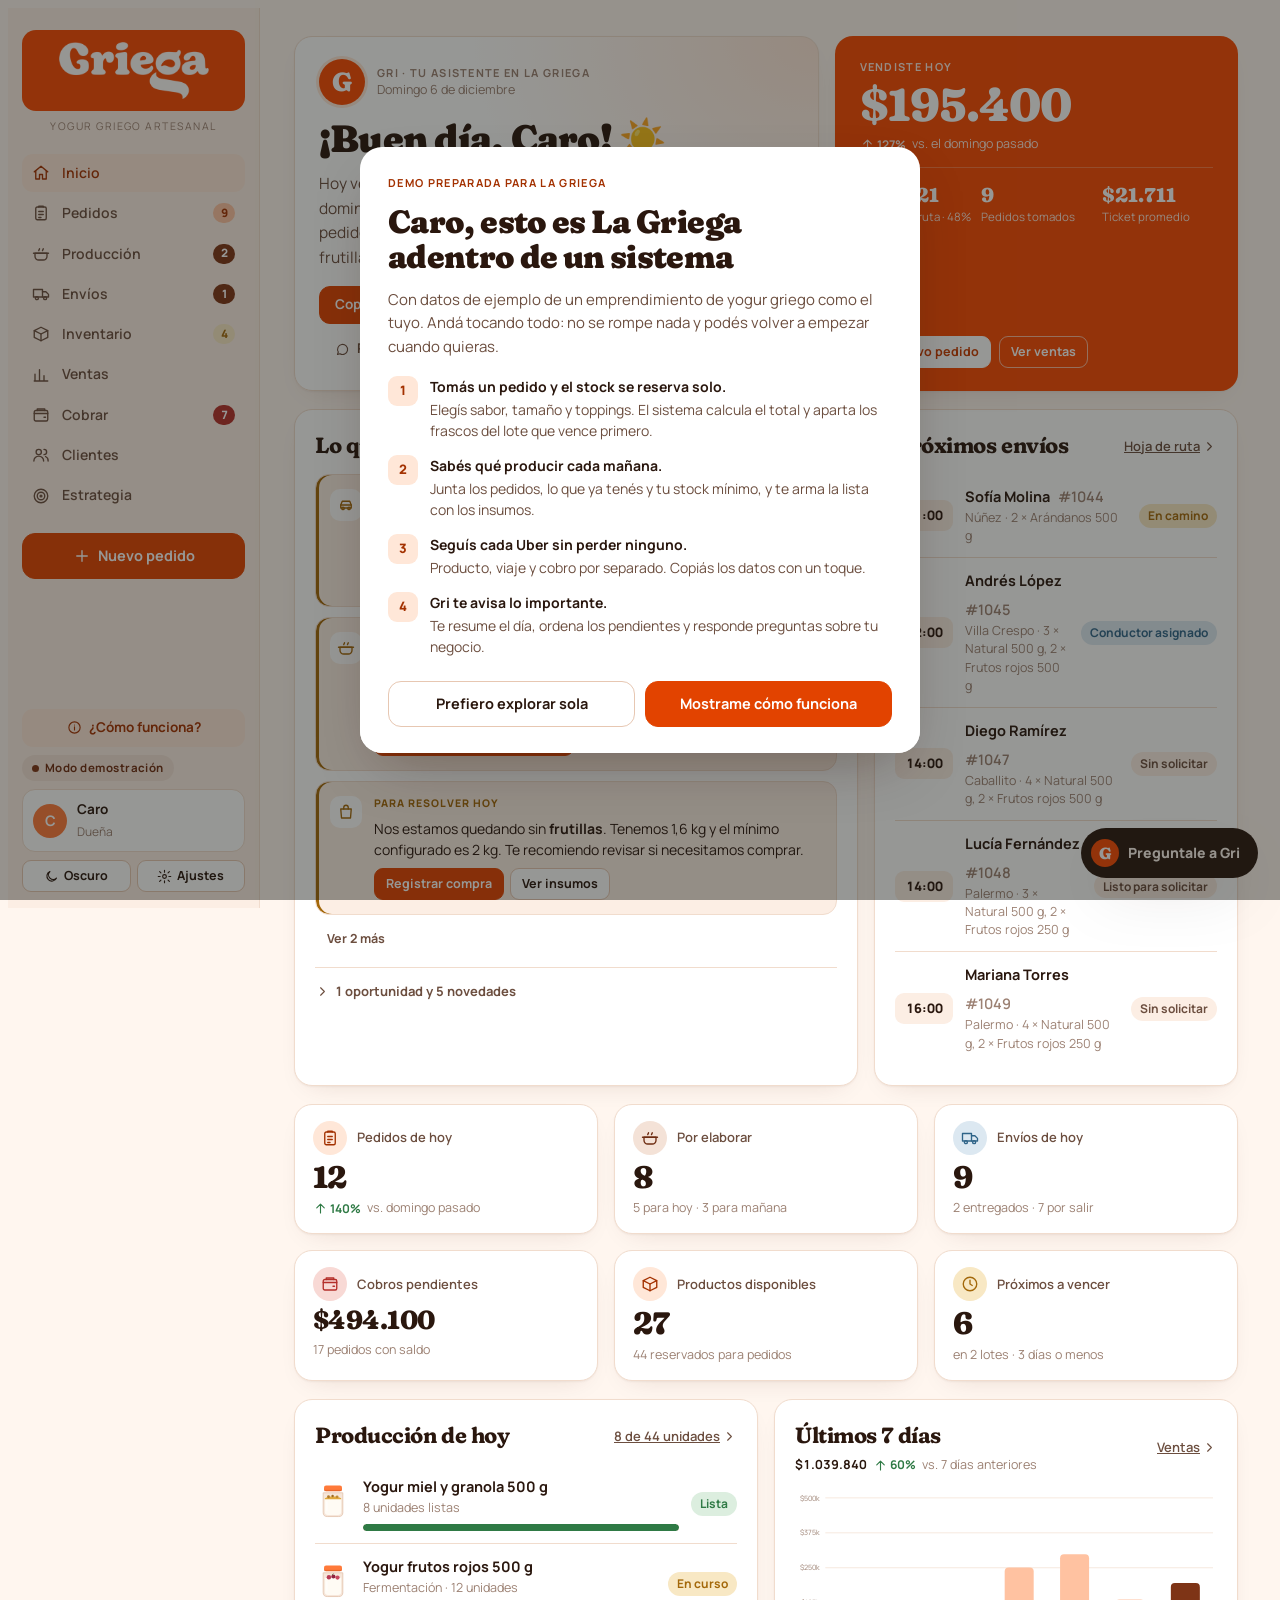
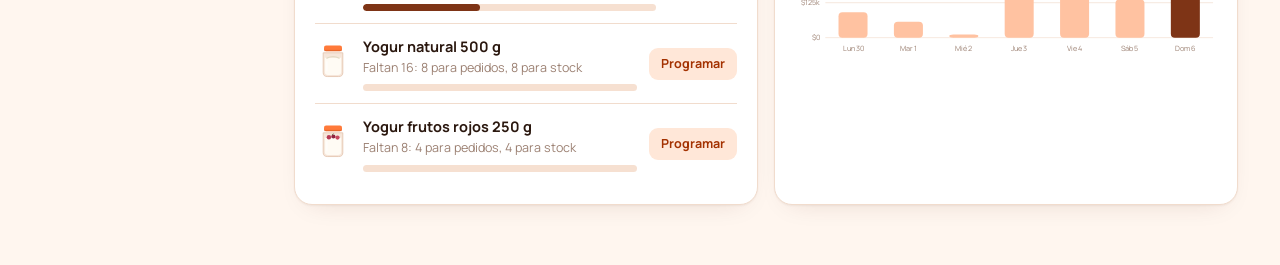
==== index.html @ c260c537 "Add files via upload" ====
<!doctype html>
<html lang="es-AR">
<head>
<meta charset="utf-8">
<meta name="viewport" content="width=device-width, initial-scale=1, viewport-fit=cover">
<title>La Griega</title>
<meta name="claude:viewport-fit-sides" content="cover">
<meta name="description" content="Sistema de gestión de La Griega · demo">
<link rel="preconnect" href="https://fonts.googleapis.com">
<link rel="preconnect" href="https://fonts.gstatic.com" crossorigin>
<link rel="stylesheet" href="https://fonts.googleapis.com/css2?family=Fraunces:opsz,wght,SOFT,WONK@9..144,100..900,0..100,0..1&family=Manrope:wght@400;500;600;700;800&display=swap">
<style>
/* Layout: barra lateral fija + lienzo de tarjetas en escritorio; barra superior, navegación inferior y hojas modales en celular.
   Identidad: La Griega — naranja de marca, tipografía redondeada tipo Cooper (Fraunces "SOFT"), fondos crema cálidos. */
:root{
  --bg:#FFF6EF; --surface:#FFFFFF; --surface-2:#FCEEE4; --surface-3:#F6E0D1;
  --line:#F1DCCD; --line-2:#E7C7B2;
  --ink:#2A170E; --ink-2:#6C4E3F; --ink-3:#9C8173;
  --brand:#F94901; --primary:#E24300; --primary-hover:#C93B00; --on-primary:#FFFFFF;
  --sage:#FF7A3A; --sage-2:#FFC2A1; --sage-soft:#FFE7D8; --sage-ink:#A33100;
  --terra:#7E3416; --terra-soft:#F4E2D7; --terra-ink:#6E2C11;
  --good:#2F7A45; --good-soft:#DCEEDF;
  --warn:#A3680A; --warn-soft:#F8E8C4;
  --bad:#B42F2A; --bad-soft:#F8D9D5;
  --info:#2F6488; --info-soft:#DCE8F1;
  --yog:#FFFBF4; --glass:#F6E6DA; --glass-line:#E3C3AD;
  --shadow:0 1px 2px rgba(80,30,5,.05),0 10px 28px -16px rgba(80,30,5,.18);
  --shadow-lg:0 24px 60px -20px rgba(40,15,0,.35);
  --f-display:'Fraunces','Cooper Black','Cooper Std',Georgia,serif;
  --f-body:'Manrope',system-ui,-apple-system,'Segoe UI',Roboto,sans-serif;
  --r-lg:18px; --r:13px; --r-sm:9px;
}
@media (prefers-color-scheme:dark){:root:not([data-theme="light"]){
  --bg:#170F0B; --surface:#211612; --surface-2:#2B1D17; --surface-3:#37261E;
  --line:#3A2820; --line-2:#4C352A;
  --ink:#F8ECE3; --ink-2:#D0B7A8; --ink-3:#9D8275;
  --brand:#F94901; --primary:#FF6024; --primary-hover:#FF7A45; --on-primary:#1A0800;
  --sage:#FF7A3A; --sage-2:#7D3519; --sage-soft:#3B1D10; --sage-ink:#FFB48C;
  --terra:#E9A07A; --terra-soft:#3A2419; --terra-ink:#F3C2A5;
  --good:#7CC48E; --good-soft:#1C3122;
  --warn:#E5B05A; --warn-soft:#382A12;
  --bad:#F28A80; --bad-soft:#3F1D1A;
  --info:#8DB8D6; --info-soft:#1B2A36;
  --yog:#FBF1E6; --glass:#3A2A22; --glass-line:#5A4134;
  --shadow:0 1px 2px rgba(0,0,0,.3),0 10px 28px -16px rgba(0,0,0,.55);
  color-scheme:dark;
}}
:root[data-theme="dark"]{
  --bg:#170F0B; --surface:#211612; --surface-2:#2B1D17; --surface-3:#37261E;
  --line:#3A2820; --line-2:#4C352A;
  --ink:#F8ECE3; --ink-2:#D0B7A8; --ink-3:#9D8275;
  --brand:#F94901; --primary:#FF6024; --primary-hover:#FF7A45; --on-primary:#1A0800;
  --sage:#FF7A3A; --sage-2:#7D3519; --sage-soft:#3B1D10; --sage-ink:#FFB48C;
  --terra:#E9A07A; --terra-soft:#3A2419; --terra-ink:#F3C2A5;
  --good:#7CC48E; --good-soft:#1C3122;
  --warn:#E5B05A; --warn-soft:#382A12;
  --bad:#F28A80; --bad-soft:#3F1D1A;
  --info:#8DB8D6; --info-soft:#1B2A36;
  --yog:#FBF1E6; --glass:#3A2A22; --glass-line:#5A4134;
  --shadow:0 1px 2px rgba(0,0,0,.3),0 10px 28px -16px rgba(0,0,0,.55);
  color-scheme:dark;
}
[hidden]{display:none!important}
*{box-sizing:border-box}
html,body{height:100%}
body{background:var(--bg);color:var(--ink);font-family:var(--f-body);font-size:14.5px;line-height:1.45;-webkit-font-smoothing:antialiased}
button,input,select,textarea{font:inherit;color:inherit}
button{cursor:pointer;background:none;border:0;padding:0}
a{color:inherit}
:focus-visible{outline:2px solid var(--terra);outline-offset:2px;border-radius:6px}
.num{font-variant-numeric:tabular-nums}
.ico{width:18px;height:18px;flex:none;fill:none;stroke:currentColor;stroke-width:1.8;stroke-linecap:round;stroke-linejoin:round}
.ico.sm{width:15px;height:15px}
.muted{color:var(--ink-2)} .faint{color:var(--ink-3)}
.serif{font-family:var(--f-display);font-weight:400;letter-spacing:-.01em}

/* ---------- Estructura ---------- */
.app{display:grid;grid-template-columns:252px minmax(0,1fr);min-height:100%}
.side{position:sticky;top:0;height:100vh;display:flex;flex-direction:column;gap:6px;padding:22px 14px 16px;border-right:1px solid var(--line);background:var(--surface-2);overflow-y:auto}
.brand{display:flex;align-items:center;gap:10px;padding:2px 8px 14px}
.brand-mark{width:38px;height:38px;border-radius:12px;background:var(--primary);color:var(--on-primary);display:grid;place-items:center;flex:none}
.brand-name{font-family:var(--f-display);font-size:22px;line-height:1;letter-spacing:-.01em}
.brand-tag{font-size:10.5px;letter-spacing:.14em;text-transform:uppercase;color:var(--ink-3);margin-top:4px}
.nav{display:flex;flex-direction:column;gap:2px}
.nav a{display:flex;align-items:center;gap:12px;padding:9px 10px;border-radius:11px;text-decoration:none;color:var(--ink-2);font-weight:600;font-size:14px}
.nav a:hover{background:var(--surface-3);color:var(--ink)}
.nav a.on{background:var(--sage-soft);color:var(--sage-ink)}
.nav .badge{margin-left:auto}
.side-cta{margin:12px 0 4px}
.side-foot{margin-top:auto;display:flex;flex-direction:column;gap:8px;padding-top:12px}
.user{display:flex;align-items:center;gap:10px;padding:10px;border-radius:13px;background:var(--surface);border:1px solid var(--line)}
.avatar{width:34px;height:34px;border-radius:50%;background:var(--sage);color:#fff;display:grid;place-items:center;font-weight:700;flex:none}
.user b{display:block;font-size:13.5px}
.user small{color:var(--ink-3);font-size:12px}
.side-tools{display:flex;gap:6px}
.side-tools .btn{flex:1}
.main{min-width:0;padding:28px 34px 60px;padding-left:max(34px,env(safe-area-inset-left,0px));padding-right:max(34px,env(safe-area-inset-right,0px))}
.wrap{max-width:1320px;margin:0 auto;display:flex;flex-direction:column;gap:18px}
.topbar,.bottomnav,.fab{display:none}

.demo-pill{display:inline-flex;align-items:center;gap:6px;font-size:11.5px;font-weight:700;letter-spacing:.04em;padding:5px 10px;border-radius:99px;background:var(--terra-soft);color:var(--terra-ink);white-space:nowrap}
.demo-pill i{width:7px;height:7px;border-radius:50%;background:var(--terra);display:block}

/* ---------- Encabezados ---------- */
.page-head{display:flex;align-items:flex-end;justify-content:space-between;gap:16px;flex-wrap:wrap}
.page-head h1{font-family:var(--f-display);font-weight:400;font-size:40px;line-height:1.05;margin:0;letter-spacing:-.015em;text-wrap:balance}
.page-head p{margin:6px 0 0;color:var(--ink-2)}
.head-actions{display:flex;gap:8px;flex-wrap:wrap;align-items:center}
.sec-title{display:flex;align-items:center;justify-content:space-between;gap:10px;margin-bottom:12px}
.sec-title h2{font-family:var(--f-display);font-weight:400;font-size:22px;margin:0;letter-spacing:-.01em}
.sec-title .link{font-size:13px;font-weight:600;color:var(--ink-2);display:inline-flex;align-items:center;gap:2px}
.sec-title .link:hover{color:var(--ink)}
.eyebrow{font-size:11px;font-weight:700;letter-spacing:.12em;text-transform:uppercase;color:var(--ink-3)}

/* ---------- Tarjetas ---------- */
.card{background:var(--surface);border:1px solid var(--line);border-radius:var(--r-lg);box-shadow:var(--shadow);padding:20px;min-width:0}
.card.flat{box-shadow:none}
.card.tight{padding:14px}
.grid{display:grid;gap:16px}
.g2{grid-template-columns:repeat(2,minmax(0,1fr))}
.g3{grid-template-columns:repeat(3,minmax(0,1fr))}
.g-main{grid-template-columns:minmax(0,1.55fr) minmax(0,1fr)}
.g-kpi{grid-template-columns:repeat(4,minmax(0,1fr))}
.g-kpi6{grid-template-columns:repeat(6,minmax(0,1fr))}

/* KPI */
.kpi{display:flex;flex-direction:column;gap:6px;padding:16px 18px}
.kpi .k-top{display:flex;align-items:center;gap:10px}
.k-ico{width:34px;height:34px;border-radius:50%;display:grid;place-items:center;flex:none;background:var(--sage-soft);color:var(--sage-ink)}
.k-ico.terra{background:var(--terra-soft);color:var(--terra-ink)}
.k-ico.warn{background:var(--warn-soft);color:var(--warn)}
.k-ico.bad{background:var(--bad-soft);color:var(--bad)}
.k-ico.info{background:var(--info-soft);color:var(--info)}
.k-label{font-size:13px;font-weight:600;color:var(--ink-2)}
.k-val{font-family:var(--f-display);font-size:31px;line-height:1.05;letter-spacing:-.01em;font-variant-numeric:tabular-nums}
.k-val.sm{font-size:26px}
.k-sub{font-size:12.5px;color:var(--ink-3);display:flex;align-items:center;gap:6px;flex-wrap:wrap}
.delta{display:inline-flex;align-items:center;gap:2px;font-weight:700;font-size:12px}
.delta.up{color:var(--good)} .delta.down{color:var(--bad)} .delta.flat{color:var(--ink-3)}
.kpi.click{cursor:pointer;transition:border-color .15s,transform .15s}
.kpi.click:hover{border-color:var(--line-2)}

/* Hero dashboard */
.hero{position:relative;overflow:hidden;display:grid;grid-template-columns:minmax(0,1fr) minmax(0,.9fr);gap:10px;padding:24px 26px;background:linear-gradient(120deg,var(--surface) 30%,var(--sage-soft))}
.hero .k-val{font-size:54px}
.hero-art{align-self:end;justify-self:end;width:100%;max-width:340px;margin:-8px -6px -24px 0}
.hero-art svg{width:100%;height:auto;display:block}
.hero-stats{display:flex;gap:24px;flex-wrap:wrap;margin-top:6px}
.hero-stats div{display:flex;flex-direction:column}
.hero-stats b{font-family:var(--f-display);font-weight:400;font-size:22px}
.hero-stats span{font-size:12.5px;color:var(--ink-3)}
.hero-actions{display:flex;gap:8px;margin-top:16px;flex-wrap:wrap}

/* ---------- Botones ---------- */
.btn{display:inline-flex;align-items:center;justify-content:center;gap:7px;height:38px;padding:0 15px;border-radius:11px;font-weight:700;font-size:13.5px;white-space:nowrap;border:1px solid var(--line-2);background:var(--surface);color:var(--ink);transition:background .15s,border-color .15s;text-decoration:none}
.btn:hover{background:var(--surface-2)}
.btn.primary{background:var(--primary);border-color:var(--primary);color:var(--on-primary)}
.btn.primary:hover{background:var(--primary-hover)}
.btn.terra{background:var(--terra);border-color:var(--terra);color:#fff}
.btn.soft{background:var(--sage-soft);border-color:transparent;color:var(--sage-ink)}
.btn.ghost{border-color:transparent;background:transparent;color:var(--ink-2)}
.btn.ghost:hover{background:var(--surface-2);color:var(--ink)}
.btn.danger{color:var(--bad);border-color:var(--bad-soft)}
.btn.sm{height:32px;padding:0 11px;font-size:12.5px;border-radius:9px;gap:5px}
.btn.lg{height:46px;padding:0 20px;font-size:14.5px;border-radius:13px}
.btn.block{width:100%}
.btn.icon{width:38px;padding:0}
.btn.icon.sm{width:32px}
.btn[disabled]{opacity:.45;cursor:not-allowed}

/* ---------- Chips y badges ---------- */
.badge{min-width:22px;height:20px;padding:0 7px;border-radius:99px;font-size:11.5px;font-weight:800;display:inline-grid;place-items:center;background:var(--sage-2);color:var(--sage-ink);font-variant-numeric:tabular-nums}
.badge.terra{background:var(--terra);color:#fff}
.badge.bad{background:var(--bad);color:#fff}
.badge.warn{background:var(--warn-soft);color:var(--warn)}
.chip{display:inline-flex;align-items:center;gap:5px;height:24px;padding:0 9px;border-radius:99px;font-size:12px;font-weight:700;white-space:nowrap;background:var(--surface-2);color:var(--ink-2)}
.chip .dot{width:6px;height:6px;border-radius:50%;background:currentColor}
.chip.good{background:var(--good-soft);color:var(--good)}
.chip.warn{background:var(--warn-soft);color:var(--warn)}
.chip.bad{background:var(--bad-soft);color:var(--bad)}
.chip.info{background:var(--info-soft);color:var(--info)}
.chip.terra{background:var(--terra-soft);color:var(--terra-ink)}
.chip.sage{background:var(--sage-soft);color:var(--sage-ink)}
.chips{display:flex;gap:6px;flex-wrap:wrap;align-items:center}

/* Segmented / tabs */
.seg{display:inline-flex;gap:3px;padding:4px;border-radius:13px;background:var(--surface-2);border:1px solid var(--line);max-width:100%;overflow-x:auto;scrollbar-width:none}
.seg::-webkit-scrollbar{display:none}
.seg button{height:32px;padding:0 13px;border-radius:9px;font-weight:700;font-size:13px;color:var(--ink-2);white-space:nowrap;display:inline-flex;align-items:center;gap:6px}
.seg button.on{background:var(--surface);color:var(--ink);box-shadow:0 1px 3px rgba(0,0,0,.08)}
.toolbar{display:flex;gap:10px;flex-wrap:wrap;align-items:center}
.search{position:relative;flex:1;min-width:200px;max-width:380px}
.search .ico{position:absolute;left:12px;top:50%;transform:translateY(-50%);color:var(--ink-3)}
.search input{width:100%;height:40px;padding:0 12px 0 38px;border-radius:12px;border:1px solid var(--line-2);background:var(--surface)}

/* Formularios */
.field{display:flex;flex-direction:column;gap:6px;min-width:0}
.field label,.flabel{font-size:12.5px;font-weight:700;color:var(--ink-2)}
.input,select.input,textarea.input{width:100%;height:42px;padding:0 12px;border-radius:11px;border:1px solid var(--line-2);background:var(--surface);color:var(--ink)}
textarea.input{height:auto;min-height:72px;padding:10px 12px;resize:vertical}
.input:focus{outline:2px solid var(--sage);outline-offset:0;border-color:var(--sage)}
.frow{display:grid;grid-template-columns:repeat(2,minmax(0,1fr));gap:12px}
.frow3{display:grid;grid-template-columns:repeat(3,minmax(0,1fr));gap:12px}
.form{display:flex;flex-direction:column;gap:14px}
.hint{font-size:12px;color:var(--ink-3)}
.opt-grid{display:flex;flex-wrap:wrap;gap:6px}
.opt{height:36px;padding:0 13px;border-radius:10px;border:1px solid var(--line-2);background:var(--surface);font-weight:700;font-size:13px;display:inline-flex;align-items:center;gap:7px}
.opt.on{border-color:var(--primary);background:var(--sage-soft);color:var(--sage-ink)}
.opt[disabled]{opacity:.4}
.stepper{display:inline-flex;align-items:center;border:1px solid var(--line-2);border-radius:11px;overflow:hidden;height:40px;background:var(--surface)}
.stepper button{width:38px;height:100%;font-size:18px;font-weight:700}
.stepper input{width:48px;height:100%;border:0;text-align:center;font-weight:800;background:transparent}

/* ---------- Listas ---------- */
.rows{display:flex;flex-direction:column}
.row{display:flex;align-items:center;gap:12px;padding:12px 0;border-top:1px solid var(--line);min-width:0}
.row:first-child{border-top:0}
.row.click{cursor:pointer}
.row.click:hover .row-title{text-decoration:underline;text-underline-offset:3px}
.row-main{flex:1;min-width:0}
.row-title{font-weight:700;display:flex;align-items:center;gap:8px;flex-wrap:wrap}
.row-sub{font-size:12.5px;color:var(--ink-3);margin-top:2px;overflow-wrap:anywhere}
.row-end{text-align:right;flex:none;display:flex;flex-direction:column;align-items:flex-end;gap:3px}
.row-end b{font-variant-numeric:tabular-nums}
.time-tag{flex:none;width:58px;text-align:center;font-weight:800;font-size:13px;padding:6px 0;border-radius:9px;background:var(--surface-2);font-variant-numeric:tabular-nums}
.empty{padding:22px;text-align:center;color:var(--ink-3);border:1px dashed var(--line-2);border-radius:13px;font-size:13.5px}

/* Barras de progreso */
.prog{height:7px;border-radius:99px;background:var(--surface-3);overflow:hidden}
.prog i{display:block;height:100%;border-radius:99px;background:var(--sage)}
.prog.terra i{background:var(--terra)} .prog.good i{background:var(--good)} .prog.bad i{background:var(--bad)} .prog.warn i{background:var(--warn)}

/* Alertas */
.alert{display:flex;gap:12px;align-items:flex-start;padding:13px 0;border-top:1px solid var(--line)}
.alert:first-child{border-top:0;padding-top:2px}
.alert .a-ico{width:30px;height:30px;border-radius:10px;display:grid;place-items:center;flex:none}
.alert.warn .a-ico{background:var(--warn-soft);color:var(--warn)}
.alert.bad .a-ico{background:var(--bad-soft);color:var(--bad)}
.alert.info .a-ico{background:var(--info-soft);color:var(--info)}
.alert.good .a-ico{background:var(--sage-soft);color:var(--sage-ink)}
.alert b{display:block;font-size:13.5px}
.alert span{font-size:12.5px;color:var(--ink-3)}
.alert .btn{margin-left:auto;flex:none}

/* ---------- Kanban ---------- */
.kanban{display:grid;grid-template-columns:repeat(4,minmax(0,1fr));gap:14px;align-items:start}
.kanban.single{grid-template-columns:minmax(0,1fr)}
.kanban.single .col-body{display:grid;grid-template-columns:repeat(auto-fill,minmax(270px,1fr))}
.col{border-radius:var(--r-lg);background:var(--surface-2);border:1px solid var(--line);padding:12px;min-width:0;transition:background .15s,border-color .15s}
.col.drop-on{background:var(--sage-soft);border-color:var(--sage)}
.col-head{display:flex;align-items:center;gap:8px;padding:2px 4px 10px}
.col-head b{font-size:14.5px}
.col-head .count{margin-left:auto}
.col-head .cdot{width:9px;height:9px;border-radius:50%}
.col-body{display:flex;flex-direction:column;gap:10px;min-height:60px}
.col-sum{font-size:12px;color:var(--ink-2);background:var(--surface);border-radius:10px;padding:8px 10px;line-height:1.5}
.ocard{background:var(--surface);border:1px solid var(--line);border-radius:14px;padding:13px;display:flex;flex-direction:column;gap:9px;cursor:grab;user-select:none;-webkit-user-select:none;touch-action:manipulation;transition:box-shadow .15s,border-color .15s}
.ocard:hover{border-color:var(--line-2);box-shadow:var(--shadow)}
.ocard.alertline{box-shadow:inset 3px 0 0 var(--terra)}
.ocard.drag-src{opacity:.35}
.drag-ghost{position:fixed;z-index:200;pointer-events:none;transform:rotate(2deg);box-shadow:var(--shadow-lg);opacity:.95}
.oc-top{display:flex;align-items:baseline;justify-content:space-between;gap:8px}
.oc-num{font-weight:800;font-size:13px;color:var(--ink-3)}
.oc-name{font-weight:800;font-size:15px}
.oc-total{font-weight:800;font-variant-numeric:tabular-nums}
.oc-items{font-size:13px;line-height:1.55}
.oc-items b{font-variant-numeric:tabular-nums}
.oc-meta{font-size:12px;color:var(--ink-2);display:flex;gap:10px;flex-wrap:wrap}
.oc-meta span{display:inline-flex;align-items:center;gap:4px}
.oc-note{font-size:12px;color:var(--ink-2);background:var(--surface-2);padding:6px 9px;border-radius:8px}
.oc-actions{display:flex;gap:6px;align-items:center}
.oc-actions .btn:last-child{margin-left:auto}
.col-tabs{display:none}

/* ---------- Envíos ---------- */
.ship{display:grid;grid-template-columns:76px minmax(0,1fr);gap:16px;padding:18px;border-radius:var(--r-lg);background:var(--surface);border:1px solid var(--line);box-shadow:var(--shadow)}
.ship.done{opacity:.72}
.ship-time{display:flex;flex-direction:column;align-items:center;gap:2px;padding-top:2px}
.ship-time b{font-family:var(--f-display);font-weight:400;font-size:24px;line-height:1}
.ship-time span{font-size:11.5px;color:var(--ink-3)}
.ship-body{min-width:0;display:flex;flex-direction:column;gap:10px}
.ship-head{display:flex;justify-content:space-between;gap:10px;flex-wrap:wrap;align-items:baseline}
.ship-head h3{margin:0;font-size:17px;font-weight:800}
.ship-grid{display:grid;grid-template-columns:repeat(3,minmax(0,1fr));gap:10px 18px;font-size:13px}
.ship-grid dt{font-size:11px;font-weight:700;letter-spacing:.08em;text-transform:uppercase;color:var(--ink-3);margin-bottom:2px}
.ship-grid dd{margin:0;overflow-wrap:anywhere}
.ship-states{display:flex;gap:8px;flex-wrap:wrap}
.state{display:flex;flex-direction:column;gap:3px;padding:7px 10px;border-radius:10px;background:var(--surface-2);min-width:130px}
.state small{font-size:10.5px;font-weight:800;letter-spacing:.1em;text-transform:uppercase;color:var(--ink-3)}
.ship-actions{display:flex;gap:6px;flex-wrap:wrap}
.incident{display:flex;gap:10px;align-items:center;padding:9px 12px;border-radius:10px;background:var(--bad-soft);color:var(--bad);font-size:13px;font-weight:600;flex-wrap:wrap}
.incident .btn{margin-left:auto}

/* ---------- Charts ---------- */
.chart{width:100%;height:auto;display:block;overflow:visible}
.chart text{fill:var(--ink-3);font-size:11px;font-family:var(--f-body)}
.chart .grid-l{stroke:var(--line);stroke-width:1}
.chart .bar{fill:var(--sage-2);transition:fill .15s;cursor:pointer}
.chart .bar.hi{fill:var(--primary)}
.chart .bar.today{fill:var(--terra)}
.chart .bar:hover,.chart .bar.on{fill:var(--sage-ink)}
.chart .vlabel{fill:var(--ink);font-weight:700}
.hbars{display:flex;flex-direction:column;gap:11px}
.hbar{display:grid;grid-template-columns:minmax(0,1fr) auto;gap:4px 12px;font-size:13px;align-items:center}
.hbar .lbl{font-weight:600;display:flex;align-items:center;gap:8px;min-width:0}
.hbar .val{text-align:right;font-variant-numeric:tabular-nums;font-weight:700}
.hbar .val small{color:var(--ink-3);font-weight:600;margin-left:6px}
.hbar .track{grid-column:1/-1;height:8px;background:var(--surface-2);border-radius:99px;overflow:hidden}
.hbar .track i{display:block;height:100%;border-radius:99px;background:var(--sage)}
.stack{display:flex;height:14px;border-radius:99px;overflow:hidden;gap:2px;margin:6px 0 12px}
.stack i{display:block;height:100%}
.legend{display:flex;flex-wrap:wrap;gap:8px 16px;font-size:12.5px}
.legend span{display:inline-flex;align-items:center;gap:6px}
.legend i{width:10px;height:10px;border-radius:3px;display:block}
.tip{position:fixed;z-index:300;pointer-events:none;background:var(--ink);color:var(--bg);font-size:12px;font-weight:600;padding:7px 10px;border-radius:9px;white-space:nowrap;transform:translate(-50%,calc(-100% - 10px));opacity:0;transition:opacity .1s}
.tip.on{opacity:1}

/* ---------- Producción ---------- */
.plan{display:grid;grid-template-columns:44px minmax(0,1fr) auto;gap:14px;align-items:center;padding:14px 0;border-top:1px solid var(--line)}
.plan:first-child{border-top:0}
.plan-nums{display:flex;gap:16px;flex-wrap:wrap;font-size:12.5px;color:var(--ink-2);margin-top:4px}
.plan-nums b{color:var(--ink);font-variant-numeric:tabular-nums}
.need{font-family:var(--f-display);font-size:30px;line-height:1;text-align:right}
.need small{display:block;font-family:var(--f-body);font-size:11.5px;color:var(--ink-3);margin-top:3px}
.stages{display:flex;align-items:center;gap:0;margin:6px 0 2px}
.stage{display:flex;flex-direction:column;align-items:center;gap:5px;font-size:11px;color:var(--ink-3);flex:1;position:relative;text-align:center}
.stage i{width:18px;height:18px;border-radius:50%;border:2px solid var(--line-2);background:var(--surface);display:grid;place-items:center;z-index:1}
.stage.done i{background:var(--primary);border-color:var(--primary)}
.stage.cur i{border-color:var(--terra);box-shadow:0 0 0 4px var(--terra-soft)}
.stage.done{color:var(--ink-2)} .stage.cur{color:var(--terra-ink);font-weight:700}
.stage:not(:last-child)::after{content:"";position:absolute;top:9px;left:50%;width:100%;height:2px;background:var(--line-2)}
.stage.done:not(:last-child)::after{background:var(--primary)}
.cost-split{display:flex;height:10px;border-radius:99px;overflow:hidden;gap:2px;margin:8px 0}
.cost-split i{display:block;height:100%}

/* Inventario */
.lot-table{width:100%;border-collapse:collapse;font-size:13px}
.lot-table th{font-size:11px;letter-spacing:.08em;text-transform:uppercase;color:var(--ink-3);text-align:left;font-weight:700;padding:8px 8px;border-bottom:1px solid var(--line)}
.lot-table td{padding:10px 8px;border-bottom:1px solid var(--line);font-variant-numeric:tabular-nums}
.lot-table tr:last-child td{border-bottom:0}
.lot-table td.r,.lot-table th.r{text-align:right}
.tbl-wrap{overflow-x:auto}
.sku-head{display:flex;align-items:center;gap:14px;flex-wrap:wrap}
.sku-nums{display:flex;gap:22px;margin-left:auto;flex-wrap:wrap}
.sku-nums div{display:flex;flex-direction:column;align-items:flex-end}
.sku-nums b{font-family:var(--f-display);font-weight:400;font-size:24px;line-height:1.1;font-variant-numeric:tabular-nums}
.sku-nums span{font-size:11.5px;color:var(--ink-3)}

/* Clientes */
.cl-av{width:40px;height:40px;border-radius:50%;display:grid;place-items:center;font-weight:800;font-size:14px;flex:none;background:var(--sage-soft);color:var(--sage-ink)}
.cl-av.biz{background:var(--terra-soft);color:var(--terra-ink);border-radius:12px}
.stat-grid{display:grid;grid-template-columns:repeat(3,minmax(0,1fr));gap:10px}
.stat{background:var(--surface-2);border-radius:12px;padding:10px 12px}
.stat small{display:block;font-size:11.5px;color:var(--ink-3);font-weight:600}
.stat b{font-size:15px;font-variant-numeric:tabular-nums}
.suggest{display:flex;gap:12px;align-items:flex-start;padding:14px;border-radius:14px;background:var(--sage-soft);color:var(--sage-ink)}
.suggest p{margin:0;font-size:13.5px}
.msg-box{background:var(--surface-2);border-radius:12px;padding:12px;font-size:13px;white-space:pre-wrap;color:var(--ink)}

/* Estrategia */
.insight{display:flex;gap:12px;padding:14px 0;border-top:1px solid var(--line)}
.insight:first-child{border-top:0;padding-top:0}
.insight .tag{flex:none;margin-top:1px}
.insight b{display:block;font-size:14px;margin-bottom:2px}
.insight p{margin:0;font-size:13px;color:var(--ink-2)}
.cal-ev{padding:14px 0;border-top:1px solid var(--line)}
.cal-ev:first-child{border-top:0;padding-top:0}
.cal-steps{display:flex;gap:6px;flex-wrap:wrap;margin-top:8px}
.cal-steps span{font-size:12px;padding:4px 9px;border-radius:99px;background:var(--surface-2);color:var(--ink-2)}
.cal-steps span.past{text-decoration:line-through;opacity:.55}
.cal-steps span.now{background:var(--terra-soft);color:var(--terra-ink);font-weight:700}
.range{width:100%;accent-color:var(--primary)}
.scenario-out{display:grid;grid-template-columns:repeat(3,minmax(0,1fr));gap:10px;margin-top:12px}

/* ---------- Modal / hoja ---------- */
.overlay{position:fixed;inset:0;z-index:100;background:rgba(24,26,20,.45);display:flex;align-items:center;justify-content:center;padding:24px;animation:fade .15s ease}
.modal{width:100%;max-width:560px;max-height:calc(100vh - 48px);overflow-y:auto;background:var(--surface);border-radius:22px;box-shadow:var(--shadow-lg);display:flex;flex-direction:column;animation:pop .18s ease}
.modal.wide{max-width:820px}
.drawer-o{justify-content:flex-end;padding:0}
.drawer-o .modal{height:100%;max-height:100%;border-radius:22px 0 0 22px;max-width:520px;animation:slide .2s ease}
.m-head{position:sticky;top:0;z-index:2;background:var(--surface);display:flex;align-items:flex-start;justify-content:space-between;gap:12px;padding:20px 22px 14px;border-bottom:1px solid var(--line)}
.m-head h2{margin:0;font-family:var(--f-display);font-weight:400;font-size:25px;line-height:1.1}
.m-head p{margin:4px 0 0;font-size:13px;color:var(--ink-2)}
.m-body{padding:18px 22px;display:flex;flex-direction:column;gap:16px}
.m-foot{position:sticky;bottom:0;background:var(--surface);display:flex;gap:8px;justify-content:flex-end;padding:14px 22px;border-top:1px solid var(--line);padding-bottom:max(14px,env(safe-area-inset-bottom,0px))}
.m-foot .grow{margin-right:auto}
.total-box{display:flex;flex-direction:column;gap:6px;background:var(--surface-2);border-radius:14px;padding:14px 16px;font-size:13.5px}
.total-box div{display:flex;justify-content:space-between;gap:10px}
.total-box .big{font-size:20px;font-weight:800;padding-top:6px;border-top:1px solid var(--line-2)}
.line-item{display:flex;align-items:center;gap:10px;padding:10px 12px;border-radius:12px;background:var(--surface-2)}
.line-item .row-main{font-size:13.5px}
.builder{border:1px solid var(--line);border-radius:16px;padding:14px;display:flex;flex-direction:column;gap:12px}
.timeline{display:flex;flex-direction:column;gap:10px;font-size:13px}
.timeline div{display:flex;gap:10px}
.timeline time{color:var(--ink-3);flex:none;width:92px;font-variant-numeric:tabular-nums}
.tri{display:grid;grid-template-columns:repeat(3,minmax(0,1fr));gap:8px}
@keyframes fade{from{opacity:0}}
@keyframes pop{from{opacity:0;transform:translateY(8px) scale(.98)}}
@keyframes slide{from{transform:translateX(40px);opacity:0}}
@keyframes sheet{from{transform:translateY(40px);opacity:0}}

/* Toasts */
.toasts{position:fixed;right:20px;bottom:20px;z-index:400;display:flex;flex-direction:column;gap:8px;max-width:min(420px,calc(100vw - 32px))}
.toast{display:flex;gap:10px;align-items:flex-start;background:var(--ink);color:var(--bg);padding:12px 14px;border-radius:13px;box-shadow:var(--shadow-lg);font-size:13.5px;font-weight:600;animation:pop .2s ease}
.toast.err{background:var(--bad);color:#fff}
.toast .ico{margin-top:1px}

/* ---------- Responsive ---------- */
@media (max-width:1280px){
  .g-kpi6{grid-template-columns:repeat(3,minmax(0,1fr))}
  .hero-art{max-width:280px}
}
@media (max-width:1100px){
  .kanban:not(.single){grid-template-columns:repeat(2,minmax(0,1fr))}
  .g-main{grid-template-columns:minmax(0,1fr)}
}
@media (max-width:1023px){
  .app{grid-template-columns:minmax(0,1fr)}
  .side{display:none}
  .topbar{display:flex;position:sticky;top:env(safe-area-inset-top,0px);z-index:50;align-items:center;gap:10px;padding:10px 16px;padding-left:max(16px,env(safe-area-inset-left,0px));padding-right:max(16px,env(safe-area-inset-right,0px));background:var(--bg);border-bottom:1px solid var(--line)}
  body::before{content:"";position:fixed;inset:0 0 auto;height:env(safe-area-inset-top,0px);z-index:60;background:var(--bg)}
  .topbar .brand{padding:0;gap:8px}
  .topbar .brand-mark{width:32px;height:32px;border-radius:10px}
  .topbar .brand-name{font-size:19px}
  .topbar .t-end{margin-left:auto;display:flex;gap:6px;align-items:center}
  .main{padding:18px 16px 110px;padding-left:max(16px,env(safe-area-inset-left,0px));padding-right:max(16px,env(safe-area-inset-right,0px))}
  .bottomnav{display:grid;grid-template-columns:repeat(5,1fr);position:fixed;left:0;right:0;bottom:0;z-index:50;background:var(--surface);border-top:1px solid var(--line);padding:6px 8px;padding-bottom:max(8px,env(safe-area-inset-bottom,0px));padding-left:max(8px,env(safe-area-inset-left,0px));padding-right:max(8px,env(safe-area-inset-right,0px))}
  .bottomnav a,.bottomnav button{display:flex;flex-direction:column;align-items:center;gap:3px;padding:6px 0;font-size:11px;font-weight:700;color:var(--ink-3);text-decoration:none;position:relative}
  .bottomnav .on{color:var(--sage-ink)}
  .bottomnav .bn-badge{position:absolute;top:0;left:calc(50% + 6px);min-width:17px;height:17px;font-size:10px;padding:0 5px}
  .bottomnav .plus{align-self:center;justify-self:center;width:52px;height:52px;border-radius:17px;background:var(--primary);color:var(--on-primary);display:grid;place-items:center;margin-top:-22px;box-shadow:var(--shadow-lg);padding:0}
  .bottomnav .plus .ico{width:24px;height:24px}
  .g-kpi{grid-template-columns:repeat(2,minmax(0,1fr))}
  .g-kpi6{grid-template-columns:repeat(2,minmax(0,1fr))}
  .g3{grid-template-columns:minmax(0,1fr)}
  .toasts{left:16px;right:16px;bottom:calc(84px + env(safe-area-inset-bottom,0px));max-width:none}
  .overlay{align-items:flex-end;padding:0}
  .modal,.drawer-o .modal{max-width:100%;max-height:92vh;height:auto;border-radius:22px 22px 0 0;animation:sheet .22s ease}
}
@media (max-width:760px){
  .page-head h1{font-size:32px}
  .g2{grid-template-columns:minmax(0,1fr)}
  .hero{grid-template-columns:minmax(0,1fr);padding:20px}
  .hero .k-val{font-size:44px}
  .hero-art{display:none}
  .kanban:not(.single){grid-template-columns:minmax(0,1fr)}
  .kanban:not(.single) .col{display:none}
  .kanban:not(.single) .col.mob-on{display:block}
  .col-tabs{display:flex}
  .ship{grid-template-columns:minmax(0,1fr);gap:10px;padding:16px}
  .ship-time{flex-direction:row;justify-content:flex-start;gap:8px;align-items:baseline}
  .ship-grid{grid-template-columns:repeat(2,minmax(0,1fr))}
  .ship-actions{display:grid;grid-template-columns:repeat(2,minmax(0,1fr))}
  .state{min-width:0;flex:1}
  .frow3{grid-template-columns:minmax(0,1fr)}
  .stat-grid{grid-template-columns:repeat(2,minmax(0,1fr))}
  .scenario-out{grid-template-columns:minmax(0,1fr)}
  .plan{grid-template-columns:36px minmax(0,1fr)}
  .plan .plan-act{grid-column:1/-1;display:flex;justify-content:space-between;align-items:center;gap:10px}
  .sku-nums{margin-left:0;width:100%;justify-content:space-between}
  .lot-table.resp thead{display:none}
  .lot-table.resp tr{display:grid;grid-template-columns:repeat(3,minmax(0,1fr));gap:6px 10px;padding:10px 0;border-bottom:1px solid var(--line)}
  .lot-table.resp td{border:0;padding:0;font-size:12.5px}
  .lot-table.resp td::before{content:attr(data-l);display:block;font-size:10.5px;color:var(--ink-3);text-transform:uppercase;letter-spacing:.06em}
  .lot-table.resp td.r{text-align:left}
  .lot-table.resp td.wide{grid-column:1/-1}
  .tri{grid-template-columns:minmax(0,1fr)}
  .card{padding:16px}
}
@media (max-width:420px){
  .k-val{font-size:26px}
  .frow{grid-template-columns:minmax(0,1fr)}
}
@media (prefers-reduced-motion:reduce){*{animation:none!important;transition:none!important}}
.plan-act{display:flex;flex-direction:column;align-items:flex-end}
@media (max-width:760px){
  .rows .row{flex-wrap:wrap}
  .rows .row .row-main{flex:1 1 150px}
  .state .chip{white-space:normal;height:auto;min-height:24px;padding:3px 8px;line-height:1.25}
  .ship-states{display:grid;grid-template-columns:repeat(3,minmax(0,1fr))}
}

/* ---------- Marca La Griega ---------- */
.page-head h1,.sec-title h2,.k-val,.m-head h2,.brand-name,.hero-stats b,.ship-time b,.need,.sku-nums b,.serif{font-variation-settings:"SOFT" 100,"WONK" 0;font-weight:800;letter-spacing:-.02em}
.page-head h1{font-weight:900}
.sec-title h2,.m-head h2{font-weight:700}
.brand-logo{display:flex;align-items:center;justify-content:center;background:var(--brand);border-radius:14px;padding:12px 14px}
.brand-logo img{display:block;width:100%;max-width:150px;height:auto}
.side .brand{flex-direction:column;align-items:stretch;gap:8px;padding:0 0 14px}
.side .brand .brand-tag{text-align:center;margin:0}
.topbar .brand-logo{padding:6px 10px;border-radius:10px}
.topbar .brand-logo img{width:84px}
.brand-mark{background:var(--brand);color:#fff;font-family:var(--f-display);font-variation-settings:"SOFT" 100;font-weight:900;font-size:22px}
.hero{background:var(--brand);color:#fff;border-color:transparent;
  --sage:#FFFFFF;--sage-2:rgba(255,255,255,.35);--sage-ink:#FFFFFF;--glass:rgba(255,255,255,.28);--glass-line:rgba(255,255,255,.6);--yog:#FFF8EE}
.hero .eyebrow,.hero .k-sub,.hero .hero-stats span,.hero .delta{color:rgba(255,255,255,.88)}
.hero .delta.down{color:#FFE1D3}
.hero .btn.primary{background:#fff;border-color:#fff;color:#C93B00}
.hero .btn.primary:hover{background:#FFE7D8}
.hero .btn:not(.primary){background:transparent;border-color:rgba(255,255,255,.6);color:#fff}
.hero .btn:not(.primary):hover{background:rgba(255,255,255,.12)}
.nav a.on{background:var(--sage-soft);color:var(--sage-ink)}

/* ---------- Gri ---------- */
.g-welcome{grid-template-columns:minmax(0,1.55fr) minmax(0,1fr);align-items:stretch}
.gri-av{width:34px;height:34px;border-radius:50%;background:var(--brand);color:#fff;display:inline-grid;place-items:center;flex:none;font-family:var(--f-display);font-variation-settings:"SOFT" 100;font-weight:900;font-size:19px;line-height:1;box-shadow:0 0 0 3px var(--sage-soft)}
.gri-av.lg{width:46px;height:46px;font-size:26px}
.gri-av.sm{width:28px;height:28px;font-size:16px;box-shadow:none}
.gri-welcome{display:flex;flex-direction:column;gap:12px;padding:22px 24px;background:radial-gradient(120% 140% at 100% 0%,var(--sage-soft) 0%,var(--surface) 55%)}
.gw-head{display:flex;align-items:center;gap:12px}
.gw-title{margin:2px 0 0;font-family:var(--f-display);font-variation-settings:"SOFT" 100;font-weight:900;font-size:38px;line-height:1.05;letter-spacing:-.02em;text-wrap:balance}
.gw-text{margin:0;font-size:15.5px;line-height:1.6;color:var(--ink-2);max-width:66ch}
.gw-text b{color:var(--ink)}
.gw-acts{margin-top:4px}
.hero.hero-c{display:flex;flex-direction:column;gap:6px;padding:22px 24px}
.hero-c .k-val{font-size:46px}
.hero-mini{display:grid;grid-template-columns:repeat(3,minmax(0,1fr));gap:10px;margin-top:8px;padding-top:12px;border-top:1px solid rgba(255,255,255,.25)}
.hero-mini div{display:flex;flex-direction:column;min-width:0}
.hero-mini b{font-family:var(--f-display);font-variation-settings:"SOFT" 100;font-weight:800;font-size:20px}
.hero-mini span{font-size:11.5px;color:rgba(255,255,255,.85)}
.hero-c .hero-actions{margin-top:auto;padding-top:12px}
.recs{display:flex;flex-direction:column;gap:10px}
.rec{display:flex;gap:12px;padding:14px;border-radius:14px;background:var(--surface-2);border:1px solid var(--line);box-shadow:inset 3px 0 0 var(--rc)}
.rec-bad{--rc:var(--bad)} .rec-warn{--rc:var(--warn)} .rec-good{--rc:var(--good)} .rec-info{--rc:var(--info)}
.rec-ico{width:32px;height:32px;border-radius:10px;display:grid;place-items:center;flex:none;background:var(--surface);color:var(--rc)}
.rec-body{min-width:0;display:flex;flex-direction:column;gap:6px}
.rec-level{font-size:10.5px;font-weight:800;letter-spacing:.1em;text-transform:uppercase;color:var(--rc)}
.rec p{margin:0;font-size:14px;line-height:1.5}
.rec-acts{display:flex;gap:6px;flex-wrap:wrap;margin-top:2px}
.rec-rest{margin-top:12px;border-top:1px solid var(--line);padding-top:8px;display:flex;flex-direction:column;gap:10px}
.rest-toggle{display:flex;align-items:center;gap:6px;font-weight:700;font-size:13px;color:var(--ink-2);padding:6px 0}
.rest-toggle:hover{color:var(--ink)}
.gri-fab{position:fixed;right:max(22px,env(safe-area-inset-right,0px));bottom:max(22px,env(safe-area-inset-bottom,0px));z-index:90;display:flex;align-items:center;gap:9px;height:50px;padding:0 18px 0 10px;border-radius:99px;background:var(--ink);color:var(--bg);font-weight:800;font-size:14px;box-shadow:var(--shadow-lg)}
.gri-fab .gri-av{box-shadow:none}
.gri-fab:hover{transform:translateY(-1px)}
.gri-panel{position:fixed;top:0;right:0;bottom:0;z-index:95;width:min(420px,100vw);background:var(--surface);border-left:1px solid var(--line);box-shadow:var(--shadow-lg);display:flex;flex-direction:column;padding-top:env(safe-area-inset-top,0px);padding-bottom:env(safe-area-inset-bottom,0px);animation:slide .2s ease}
.gp-head{display:flex;align-items:center;gap:10px;padding:16px 16px 14px;border-bottom:1px solid var(--line)}
.gp-head b{display:block;font-family:var(--f-display);font-variation-settings:"SOFT" 100;font-weight:800;font-size:20px;line-height:1}
.gp-head small{color:var(--ink-3);font-size:12px}
.gp-head > div{flex:1}
.gp-msgs{flex:1;overflow-y:auto;padding:16px;display:flex;flex-direction:column;gap:12px}
.msg{display:flex;gap:8px;align-items:flex-end;max-width:100%}
.msg.me{justify-content:flex-end}
.bubble{padding:10px 13px;border-radius:16px;font-size:14px;line-height:1.5;max-width:86%;min-width:0;overflow-wrap:anywhere}
.msg.gri .bubble{background:var(--surface-2);border-bottom-left-radius:5px}
.msg.gri .bubble.unknown{background:var(--warn-soft)}
.msg.me .bubble{background:var(--primary);color:var(--on-primary);border-bottom-right-radius:5px}
.bubble time{display:block;font-size:10.5px;color:var(--ink-3);margin-top:4px}
.bubble .rec-acts{margin-top:8px}
.gp-sugg{display:flex;gap:6px;flex-wrap:wrap;padding:0 16px 10px}
.chip-btn{font-size:12.5px;font-weight:600;padding:6px 11px;border-radius:99px;border:1px solid var(--line-2);background:var(--surface);color:var(--ink-2)}
.chip-btn:hover{border-color:var(--primary);color:var(--sage-ink)}
.gp-form{display:flex;gap:8px;padding:10px 16px 6px;border-top:1px solid var(--line)}
.gp-note{margin:0;padding:0 16px 12px;font-size:11px;color:var(--ink-3)}
@media (max-width:1280px){.g-welcome{grid-template-columns:minmax(0,1.3fr) minmax(0,1fr)}}
@media (max-width:1100px){.g-welcome{grid-template-columns:minmax(0,1fr)}}
@media (max-width:1023px){
  .gri-fab{bottom:calc(86px + env(safe-area-inset-bottom,0px));right:max(16px,env(safe-area-inset-right,0px));height:46px;padding:0 15px 0 8px;font-size:13px}
  .gri-panel{width:100vw;border-left:0;animation:sheet .22s ease}
}
@media (max-width:760px){
  .gw-title{font-size:30px}
  .gri-welcome,.hero.hero-c{padding:18px}
  .hero-c .k-val{font-size:40px}
}
@media (max-width:760px){
  .gri-fab{width:52px;height:52px;padding:0;justify-content:center}
  .gri-fab span:not(.gri-av){position:absolute;width:1px;height:1px;overflow:hidden;clip:rect(0 0 0 0)}
  .gri-fab .gri-av{width:52px;height:52px;font-size:28px}
}

/* ---------- Bienvenida y recorrido ---------- */
.welcome{gap:14px;padding:28px 28px 8px}
.w-title{margin:0;font-family:var(--f-display);font-variation-settings:"SOFT" 100;font-weight:900;font-size:32px;line-height:1.08;letter-spacing:-.02em;text-wrap:balance}
.w-list{list-style:none;margin:4px 0 0;padding:0;display:flex;flex-direction:column;gap:14px;counter-reset:w}
.w-list li{display:grid;grid-template-columns:30px minmax(0,1fr);gap:2px 12px;font-size:14px;line-height:1.5;counter-increment:w}
.w-list li::before{content:counter(w);grid-row:1/3;width:30px;height:30px;border-radius:9px;background:var(--sage-soft);color:var(--sage-ink);display:grid;place-items:center;font-weight:800;font-size:13px}
.w-list b{display:block}
.w-list span{color:var(--ink-2)}
.w-foot{display:grid;grid-template-columns:1fr 1fr;gap:10px;border-top:0;padding:16px 28px 26px}
#tour{position:fixed;inset:0;z-index:500;pointer-events:none}
.t-block{position:fixed;inset:0;pointer-events:auto}
.t-spot{position:fixed;border:2px solid var(--brand);box-shadow:0 0 0 9999px rgba(30,16,8,.55);transition:all .25s ease;pointer-events:none}
.t-pop{position:fixed;width:min(340px,calc(100vw - 24px));background:var(--surface);border-radius:18px;padding:18px 18px 16px;box-shadow:var(--shadow-lg);pointer-events:auto;display:flex;flex-direction:column;gap:6px;animation:pop .2s ease}
.t-pop h3{margin:2px 0 0;font-family:var(--f-display);font-variation-settings:"SOFT" 100;font-weight:800;font-size:22px;line-height:1.15}
.t-pop p{margin:0;font-size:14px;line-height:1.55;color:var(--ink-2)}
.t-pop p b{color:var(--ink)}
.t-foot{display:flex;align-items:center;gap:6px;margin-top:10px}
.t-dots{display:flex;gap:4px;margin-right:auto;flex-wrap:wrap;max-width:120px}
.t-dots i{width:6px;height:6px;border-radius:99px;background:var(--line-2);display:block}
.t-dots i.done{background:var(--sage-2)}
.t-dots i.on{width:16px;background:var(--brand)}
.t-pop.sheet{left:12px;right:12px;bottom:max(12px,env(safe-area-inset-bottom,0px));width:auto}
.t-pop.sheet.top{bottom:auto;top:max(12px,env(safe-area-inset-top,0px))}
@media (max-width:760px){.w-title{font-size:26px}.welcome{padding:22px 20px 6px}.w-foot{grid-template-columns:1fr;padding:14px 20px 22px}.w-foot .btn.primary{order:-1}}

</style>
</head>
<body>
<div class="app">
  <aside class="side" id="side" aria-label="Menú principal"></aside>
  <div style="min-width:0">
    <header class="topbar" id="topbar"></header>
    <main class="main" id="main"></main>
  </div>
</div>
<nav class="bottomnav" id="bnav" aria-label="Navegación"></nav>
<button class="gri-fab" id="gri-fab" data-act="gri-open"><span class="gri-av sm" aria-hidden="true">G</span><span>Preguntale a Gri</span></button>
<aside class="gri-panel" id="gri-panel" hidden aria-label="Conversación con Gri"></aside>
<div id="overlay-root"></div>
<div id="tour" hidden></div>
<div class="toasts" id="toasts" aria-live="polite"></div>
<div class="tip" id="tip" role="tooltip"></div>
<script>
'use strict';
/* =====================================================================
   YOGUR STUDIO · DEMO
   core.js — utilidades, catálogo, datos ficticios, estado y reglas de negocio.
   Todo número que se ve en pantalla se calcula desde este estado.
   ===================================================================== */

const VERSION = 5;
const STORE_KEY = 'lagriega-demo';
const LOGO = '[data-uri]';

/* ---------- Utilidades ---------- */
const DAY = 864e5;
const pad = n => String(n).padStart(2, '0');
const toT = s => { const [y, m, d] = s.split('-').map(Number); return Date.UTC(y, m - 1, d); };
const fromT = t => new Date(t).toISOString().slice(0, 10);
const addDays = (s, n) => fromT(toT(s) + n * DAY);
const diffDays = (a, b) => Math.round((toT(a) - toT(b)) / DAY);
const weekday = s => new Date(toT(s)).getUTCDay();
const MESES = ['ene', 'feb', 'mar', 'abr', 'may', 'jun', 'jul', 'ago', 'sep', 'oct', 'nov', 'dic'];
const MESES_L = ['enero', 'febrero', 'marzo', 'abril', 'mayo', 'junio', 'julio', 'agosto', 'septiembre', 'octubre', 'noviembre', 'diciembre'];
const DIAS = ['domingo', 'lunes', 'martes', 'miércoles', 'jueves', 'viernes', 'sábado'];
const DIAS_C = ['Dom', 'Lun', 'Mar', 'Mié', 'Jue', 'Vie', 'Sáb'];
const cap = s => s ? s.charAt(0).toUpperCase() + s.slice(1) : s;
const fmtDate = s => { const d = new Date(toT(s)); return d.getUTCDate() + ' ' + MESES[d.getUTCMonth()]; };
const fmtLong = s => { const d = new Date(toT(s)); return cap(DIAS[d.getUTCDay()]) + ' ' + d.getUTCDate() + ' de ' + MESES_L[d.getUTCMonth()]; };
const realToday = () => { const d = new Date(); return d.getFullYear() + '-' + pad(d.getMonth() + 1) + '-' + pad(d.getDate()); };
const nowTime = () => { const d = new Date(); return pad(d.getHours()) + ':' + pad(d.getMinutes()); };
const money = n => (n < 0 ? '−' : '') + '$' + Math.round(Math.abs(n)).toLocaleString('es-AR');
const fmtN = (n, d = 2) => Number(n).toLocaleString('es-AR', { maximumFractionDigits: d });
const pctTxt = r => (isFinite(r) ? Math.round(r * 100) : 0) + '%';
const esc = s => String(s ?? '').replace(/[&<>"']/g, c => ({ '&': '&amp;', '<': '&lt;', '>': '&gt;', '"': '&quot;', "'": '&#39;' }[c]));
const sum = (a, f) => a.reduce((s, x) => s + (f ? f(x) : x), 0);
const uid = p => p + Math.random().toString(36).slice(2, 9);
const clamp = (v, a, b) => Math.max(a, Math.min(b, v));
function rng(seed) { return function () { seed |= 0; seed = seed + 0x6D2B79F5 | 0; let t = Math.imul(seed ^ seed >>> 15, 1 | seed); t = t + Math.imul(t ^ t >>> 7, 61 | t) ^ t; return ((t ^ t >>> 14) >>> 0) / 4294967296; }; }

class UserError extends Error {}
const fail = m => { throw new UserError(m); };

/* ---------- Catálogo ---------- */
const FLAVORS = {
  natural: { name: 'Natural', top: null },
  frutos: { name: 'Frutos rojos', top: '#B83A55' },
  miel: { name: 'Miel y granola', top: '#D29A2F' },
  arandanos: { name: 'Arándanos', top: '#4F4889' },
};
const SIZES = { 250: '250 g', 500: '500 g', 1000: '1 kg' };

const SKUS_SEED = [
  { id: 'nat250', code: 'YN250', flavor: 'natural', size: 250, price: 3200, labor: 350, shelf: 21, min: 6, recipe: { leche: .75, cultivo: .4, frasco250: 1, tapa: 1, etiqueta: 1 } },
  { id: 'nat500', code: 'YN500', flavor: 'natural', size: 500, price: 5600, labor: 550, shelf: 21, min: 8, recipe: { leche: 1.5, cultivo: .75, frasco500: 1, tapa: 1, etiqueta: 1 } },
  { id: 'nat1k', code: 'YN1K', flavor: 'natural', size: 1000, price: 9800, labor: 900, shelf: 21, min: 2, recipe: { leche: 3, cultivo: 1.5, pote1k: 1, tapa: 1, etiqueta: 1 } },
  { id: 'fr250', code: 'FR250', flavor: 'frutos', size: 250, price: 4200, labor: 450, shelf: 14, min: 4, recipe: { leche: .6, cultivo: .3, frutillas: .035, frambuesas: .02, azucar: .008, frasco250: 1, tapa: 1, etiqueta: 1 } },
  { id: 'fr500', code: 'FR500', flavor: 'frutos', size: 500, price: 7400, labor: 700, shelf: 14, min: 6, recipe: { leche: 1.2, cultivo: .6, frutillas: .07, frambuesas: .04, azucar: .015, frasco500: 1, tapa: 1, etiqueta: 1 } },
  { id: 'mg500', code: 'MG500', flavor: 'miel', size: 500, price: 7200, labor: 650, shelf: 10, min: 4, recipe: { leche: 1.3, cultivo: .65, miel: .05, granola: .06, frasco500: 1, tapa: 1, etiqueta: 1 } },
  { id: 'ar500', code: 'AR500', flavor: 'arandanos', size: 500, price: 7400, labor: 650, shelf: 14, min: 4, recipe: { leche: 1.3, cultivo: .65, arandanos: .08, azucar: .01, frasco500: 1, tapa: 1, etiqueta: 1 } },
];

const INSUMOS_SEED = [
  ['leche', 'Leche entera', 'L', 'ingrediente', 1150, 140, 120],
  ['cultivo', 'Cultivo láctico', 'g', 'ingrediente', 45, 260, 120],
  ['frutillas', 'Frutillas', 'kg', 'ingrediente', 6500, 1.6, 2],
  ['frambuesas', 'Frambuesas', 'kg', 'ingrediente', 9800, 1.6, 1],
  ['arandanos', 'Arándanos', 'kg', 'ingrediente', 11000, 2.2, 1],
  ['miel', 'Miel pura', 'kg', 'ingrediente', 7000, 3.5, 1],
  ['granola', 'Granola artesanal', 'kg', 'ingrediente', 8500, 2.8, 1.5],
  ['almendras', 'Almendras', 'kg', 'ingrediente', 16000, 1.2, .5],
  ['chia', 'Semillas de chía', 'kg', 'ingrediente', 9000, .9, .3],
  ['azucar', 'Azúcar mascabo', 'kg', 'ingrediente', 3200, 4, 1],
  ['frasco250', 'Frasco de vidrio 250 g', 'u', 'envase', 380, 70, 50],
  ['frasco500', 'Frasco de vidrio 500 g', 'u', 'envase', 520, 85, 60],
  ['pote1k', 'Pote 1 kg', 'u', 'envase', 650, 24, 15],
  ['tapa', 'Tapas', 'u', 'envase', 110, 160, 120],
  ['etiqueta', 'Etiquetas', 'u', 'etiqueta', 70, 210, 150],
];

const TOPPINGS = {
  granola: { name: 'Granola extra', price: 700, insumo: 'granola', qty: .03 },
  miel: { name: 'Miel', price: 500, insumo: 'miel', qty: .02 },
  almendras: { name: 'Almendras', price: 900, insumo: 'almendras', qty: .02 },
  chia: { name: 'Chía', price: 400, insumo: 'chia', qty: .01 },
  frutos: { name: 'Frutos rojos extra', price: 800, insumo: 'frutillas', qty: .03 },
};

const SLOTS = ['08:00–10:00', '09:00–11:00', '10:00–12:00', '11:00–13:00', '12:00–14:00', '13:00–15:00', '14:00–16:00', '15:00–17:00', '16:00–18:00', '17:00–19:00', '18:00–20:00'];
const CHANNELS = { whatsapp: 'WhatsApp', instagram: 'Instagram', directa: 'Venta directa', mayorista: 'Mayorista', otros: 'Otros' };
const DELIVERY = { uber: 'Uber', moto: 'Mensajería / cadete', retiro: 'Retira en el local' };
const STATUS = { por_elaborar: 'Por elaborar', en_produccion: 'En producción', listo: 'Listo para enviar', entregado: 'Entregado' };
const SHIP = { pendiente: 'Sin solicitar', solicitado: 'Conductor asignado', en_camino: 'En camino', entregado: 'Entregado' };
const STAGES = ['Pasteurización', 'Fermentación', 'Colado', 'Envasado'];
const INCIDENTS = ['Cliente ausente', 'Dirección incorrecta', 'Demora del conductor', 'Producto dañado', 'Otro'];
const BARRIO_UBER = { 'Palermo': 3200, 'Belgrano': 3600, 'Colegiales': 3300, 'Núñez': 4100, 'Villa Crespo': 3100, 'Recoleta': 3900, 'Caballito': 3800, 'Almagro': 3400, 'Villa Urquiza': 4300, 'Saavedra': 4500, 'Coghlan': 4200, 'Chacarita': 3000 };

/* name, barrio, address, ref, channel, delivery, every(days), favs, opts */
const CLIENTS_SEED = [
  ['Lucía Fernández', 'Palermo', 'Gorriti 4521, 3°B', 'Timbre 3B, portero eléctrico', 'whatsapp', 'uber', 8, ['nat500', 'fr250']],
  ['Martina López', 'Belgrano', 'Av. Cabildo 1820, 7°A', 'Edificio con seguridad, dejar en recepción', 'instagram', 'uber', 7, ['nat500', 'mg500']],
  ['Tomás Giménez', 'Colegiales', 'Conde 1150', 'Casa con portón verde', 'whatsapp', 'retiro', 9, ['fr250', 'nat250']],
  ['Sofía Molina', 'Núñez', 'Av. del Libertador 7340, 2°C', 'Dejar en portería', 'instagram', 'uber', 9, ['ar500', 'nat500']],
  ['Andrés López', 'Villa Crespo', 'Thames 640, PB', 'Al lado de la verdulería', 'whatsapp', 'uber', 11, ['nat500', 'fr500']],
  ['Valentina Soto', 'Recoleta', 'Ayacucho 1655, 5°D', '', 'instagram', 'retiro', 12, ['mg500']],
  ['Diego Ramírez', 'Caballito', 'Av. Rivadavia 5210, 9°F', '', 'whatsapp', 'uber', 9, ['nat500', 'fr500']],
  ['Mariana Torres', 'Palermo', 'Charcas 4380, 1°A', 'Portero: Raúl', 'whatsapp', 'uber', 6, ['nat500', 'fr250']],
  ['Daniela Castro', 'Belgrano', 'Juramento 2230, 4°B', '', 'instagram', 'uber', 10, ['nat1k', 'ar500']],
  ['Camila Herrera', 'Almagro', 'Medrano 980, 6°C', 'El timbre no anda: avisar por WhatsApp', 'instagram', 'uber', 8, ['fr500']],
  ['Julián Paz', 'Villa Urquiza', 'Monroe 4920', 'Casa de rejas blancas', 'whatsapp', 'retiro', 12, ['nat250', 'mg500']],
  ['Agustina Díaz', 'Saavedra', 'Av. Balbín 3410, 2°A', '', 'whatsapp', 'uber', 9, ['nat500']],
  ['Florencia Ruiz', 'Núñez', 'Cuba 3890, 8°B', '', 'instagram', 'uber', 11, ['ar500', 'mg500']],
  ['Ignacio Pérez', 'Coghlan', 'Tamborini 3120', '', 'directa', 'retiro', 13, ['nat250']],
  ['Paula Medina', 'Palermo', 'Soler 4120, 2°A', '', 'instagram', 'uber', 8, ['fr250', 'mg500']],
  ['Lautaro Sosa', 'Chacarita', 'Jorge Newbery 3555', '', 'whatsapp', 'moto', 14, ['nat1k']],
  ['Carolina Vega', 'Belgrano', 'Mendoza 2780, 3°C', '', 'whatsapp', 'uber', 7, ['nat500', 'ar500']],
  ['Federico Rossi', 'Villa Crespo', 'Loyola 760, 1°B', '', 'instagram', 'uber', 15, ['fr500']],
  ['Micaela Benítez', 'Colegiales', 'Zabala 3020', '', 'instagram', 'retiro', 10, ['mg500', 'fr250']],
  ['Rocío Navarro', 'Recoleta', 'Arenales 2410, 10°A', '', 'whatsapp', 'uber', 16, ['nat500']],
  ['Santiago Ortiz', 'Palermo', 'Malabia 2110, 4°D', '', 'directa', 'retiro', 12, ['nat1k', 'nat500']],
  ['Belén Aguirre', 'Núñez', 'Manuela Pedraza 2240', '', 'instagram', 'uber', 20, ['ar500'], { start: -9 }],
  ['Gonzalo Romero', 'Caballito', 'Acoyte 410, 3°A', '', 'whatsapp', 'uber', 11, ['fr500', 'nat500']],
  ['Victoria Méndez', 'Belgrano', 'Olazábal 2650, 7°C', '', 'instagram', 'uber', 9, ['fr250'], { start: -16 }],
  ['Nicolás Castro', 'Saavedra', 'Pinto 4180', '', 'otros', 'moto', 18, ['nat1k']],
  ['Josefina Ibarra', 'Palermo', 'Guatemala 5320, 2°B', '', 'instagram', 'uber', 12, ['mg500'], { inactive: true }],
  ['Café Nómade', 'Palermo', 'Honduras 5120', 'Entrar por cocina, preguntar por Eva', 'mayorista', 'moto', 5, ['nat1k', 'nat500'], { biz: true }],
  ['Dietética Raíz', 'Villa Urquiza', 'Av. Triunvirato 4630', 'Local, abierto de 9 a 19', 'mayorista', 'moto', 8, ['nat500', 'fr250'], { biz: true }],
  ['Almacén La Esquina', 'Colegiales', 'Federico Lacroze 2880', '', 'mayorista', 'moto', 9, ['nat500', 'nat250'], { biz: true, inactive: true }],
  ['Brunch Club', 'Belgrano', 'Av. Elcano 3210', 'Recepción de mercadería hasta las 11', 'mayorista', 'moto', 7, ['fr500', 'mg500', 'nat1k'], { biz: true }],
];

const DRIVERS = ['Marcelo', 'Gabriela', 'Jorge', 'Leandro', 'Carla', 'Hernán', 'Mónica', 'Pablo', 'Rodrigo', 'Silvia'];

/* ---------- Estado ---------- */
let S = null;
const TODAY = () => S.demoDate;

/* ---------- Costos ---------- */
function insById(id) { return S.insumos.find(i => i.id === id); }
function skuById(id) { return S.skus.find(s => s.id === id); }
function clientById(id) { return S.clients.find(c => c.id === id); }
function orderById(id) { return S.orders.find(o => o.id === id); }
function skuShort(s) { return (s.flavor === 'natural' ? 'Natural' : FLAVORS[s.flavor].name) + ' ' + SIZES[s.size]; }

function skuCost(sku, overrides) {
  const out = { ing: 0, env: 0, eti: 0, labor: sku.labor, total: 0 };
  for (const k in sku.recipe) {
    const ins = insById(k); if (!ins) continue;
    const unit = overrides && overrides[k] != null ? overrides[k] : ins.cost;
    const c = sku.recipe[k] * unit;
    if (ins.cat === 'envase') out.env += c; else if (ins.cat === 'etiqueta') out.eti += c; else out.ing += c;
  }
  out.total = out.ing + out.env + out.eti + out.labor;
  return out;
}
function toppingCost(t) { const tp = TOPPINGS[t]; return tp.qty * insById(tp.insumo).cost; }
function lineUnitPrice(sku, tops) { return sku.price + sum(tops || [], t => TOPPINGS[t].price); }
function lineUnitCost(sku, tops) { return skuCost(sku).total + sum(tops || [], t => toppingCost(t)); }

function recalc(o) {
  o.sub = sum(o.items, it => it.qty * it.unitPrice);
  o.disc = Math.round(o.sub * (o.discountPct || 0) / 100);
  o.total = o.sub - o.disc;
  o.cost = Math.round(sum(o.items, it => it.qty * it.unitCost) + (o.ship && o.shipPaidBy === 'negocio' ? o.shipCost : 0));
}
const profitOf = o => o.total - o.cost;

/* ---------- Pagos ---------- */
function paidOf(o) { return sum(S.payments.filter(p => p.orderId === o.id), p => p.amount); }
function balanceOf(o) { return o.cancelled ? 0 : Math.max(0, o.total - paidOf(o)); }
function payState(o) {
  if (o.cancelled) return 'cancelado';
  const p = paidOf(o);
  if (p >= o.total) return 'pagado';
  return p > 0 ? 'parcial' : 'pendiente';
}

/* ---------- Stock y reservas ---------- */
function lotReserved(l) { return sum(S.reservations.filter(r => r.lotId === l.id), r => r.qty); }
function lotFree(l) { return l.qty - lotReserved(l); }
function lotState(l) {
  const D = TODAY();
  if (l.qty <= 0) return 'agotado';
  if (l.expires < D) return 'vencido';
  if (diffDays(l.expires, D) <= 3) return 'proximo';
  return 'ok';
}
function needBySku(o) { const m = {}; for (const it of o.items) m[it.skuId] = (m[it.skuId] || 0) + it.qty; return m; }
function reservedFor(oid, sku) { return sum(S.reservations.filter(r => r.orderId === oid && r.skuId === sku), r => r.qty); }
function shortage(o) {
  const m = {}; if (o.stockConsumed) return m;
  const need = needBySku(o);
  for (const k in need) { const miss = need[k] - reservedFor(o.id, k); if (miss > 0) m[k] = miss; }
  return m;
}
function fullyReserved(o) { return o.stockConsumed || Object.keys(shortage(o)).length === 0; }
function shortageText(o) { const m = shortage(o); return Object.keys(m).map(k => m[k] + ' × ' + skuShort(skuById(k))).join(', '); }
const isOpen = o => !o.cancelled && o.status !== 'entregado';

function skuStock(skuId) {
  const D = TODAY();
  const lots = S.lots.filter(l => l.skuId === skuId && l.qty > 0);
  const valid = lots.filter(l => l.expires >= D);
  const physical = sum(valid, l => l.qty);
  const reserved = sum(valid, l => lotReserved(l));
  const expired = sum(lots.filter(l => l.expires < D), l => l.qty);
  const soon = sum(valid.filter(l => diffDays(l.expires, D) <= 3), l => l.qty);
  return { physical, reserved, free: physical - reserved, expired, soon };
}

function prioritySort(a, b) {
  const pr = s => s === 'listo' ? 0 : 1;
  return pr(a.status) - pr(b.status) || a.deliveryDate.localeCompare(b.deliveryDate) || a.slot.localeCompare(b.slot) || a.number - b.number;
}

/* Reserva FEFO: primero vence, primero sale. Nunca usa lotes vencidos ni lotes que vencen antes de la entrega. */
function rebalance() {
  const D = TODAY();
  const valid = new Set(S.orders.filter(o => isOpen(o) && !o.stockConsumed).map(o => o.id));
  S.reservations = S.reservations.filter(r => {
    if (!valid.has(r.orderId)) return false;
    const l = S.lots.find(x => x.id === r.lotId);
    return l && l.expires >= D;
  });
  const open = S.orders.filter(o => valid.has(o.id)).sort(prioritySort);
  for (const o of open) {
    const need = needBySku(o);
    for (const sku in need) {
      let missing = need[sku] - reservedFor(o.id, sku);
      if (missing <= 0) continue;
      const lots = S.lots.filter(l => l.skuId === sku && l.expires >= D && l.expires >= o.deliveryDate && lotFree(l) > 0)
        .sort((a, b) => a.expires.localeCompare(b.expires) || a.made.localeCompare(b.made));
      for (const l of lots) {
        if (missing <= 0) break;
        const take = Math.min(missing, lotFree(l));
        S.reservations.push({ id: uid('r'), orderId: o.id, skuId: sku, lotId: l.id, qty: take });
        missing -= take;
      }
    }
  }
}
function releaseOrder(o) { S.reservations = S.reservations.filter(r => r.orderId !== o.id); }

function logOrder(o, text) { (o.log = o.log || []).push({ date: TODAY(), time: nowTime(), text }); }
function addMove(m) { S.moves.unshift(Object.assign({ id: uid('m'), date: TODAY(), time: nowTime() }, m)); }

function consumeStock(o) {
  if (o.stockConsumed) return;
  if (!fullyReserved(o)) fail('No hay stock reservado suficiente para el pedido #' + o.number + '. Faltan ' + shortageText(o) + '.');
  for (const r of S.reservations.filter(x => x.orderId === o.id)) {
    const l = S.lots.find(x => x.id === r.lotId);
    l.qty -= r.qty;
    addMove({ kind: 'producto', skuId: r.skuId, lotId: l.id, qty: -r.qty, type: 'salida', note: 'Pedido #' + o.number + ' · lote ' + l.code });
  }
  for (const it of o.items) for (const t of it.toppings || []) {
    const tp = TOPPINGS[t]; const ins = insById(tp.insumo); const q = +(tp.qty * it.qty).toFixed(3);
    ins.stock = Math.max(0, +(ins.stock - q).toFixed(3));
    addMove({ kind: 'insumo', insumoId: ins.id, qty: -q, type: 'consumo', note: 'Topping ' + tp.name.toLowerCase() + ' · pedido #' + o.number, unitCost: ins.cost });
  }
  releaseOrder(o);
  o.stockConsumed = true;
  logOrder(o, 'Salió del local: se descontó el stock');
}

/* ---------- Clientes ---------- */
function clientOrders(cid) { return S.orders.filter(o => o.clientId === cid && !o.cancelled).sort((a, b) => b.createdAt.localeCompare(a.createdAt) || b.number - a.number); }
function clientStats(c) {
  const D = TODAY();
  const os = clientOrders(c.id);
  const st = { orders: os, count: os.length, total: sum(os, o => o.total), balance: sum(os, o => balanceOf(o)) };
  st.avg = st.count ? st.total / st.count : 0;
  const dates = [...new Set(os.map(o => o.deliveryDate))].sort();
  const past = dates.filter(d => d <= D);
  st.last = past.length ? past[past.length - 1] : (dates[0] || null);
  st.first = dates[0] || null;
  st.since = st.last ? diffDays(D, st.last) : null;
  st.every = past.length >= 2 ? Math.round(diffDays(past[past.length - 1], past[0]) / (past.length - 1)) : null;
  const q = {}; for (const o of os) for (const it of o.items) q[it.skuId] = (q[it.skuId] || 0) + it.qty;
  st.fav = Object.keys(q).sort((a, b) => q[b] - q[a])[0] || null;
  st.hasOpen = os.some(o => isOpen(o));
  return st;
}
let _vipCut = null;
function clientTags(c, st) {
  st = st || clientStats(c);
  const t = [];
  if (st.first && diffDays(TODAY(), st.first) <= 21 && st.count <= 2) t.push('nuevo');
  if (st.since != null && st.since > Math.max(30, (st.every || 15) * 2.5)) t.push('inactivo');
  else {
    if (st.count >= 3) t.push('recurrente');
    if (_vipCut != null && st.total >= _vipCut && st.count >= 5) t.push('vip');
    if (st.every && !st.hasOpen && st.since >= Math.round(st.every * .85)) t.push('recompra');
  }
  return t;
}
function computeVip() {
  const totals = S.clients.map(c => sum(clientOrders(c.id), o => o.total)).sort((a, b) => b - a);
  _vipCut = totals[5] || 0;
}
const TAGS = { nuevo: 'Cliente nuevo', recurrente: 'Recurrente', vip: 'VIP', recompra: 'Posible recompra', inactivo: 'Inactivo' };

/* ---------- Producción: ¿qué producir hoy? ---------- */
function productionPlan() {
  return S.skus.map(sku => {
    const open = S.orders.filter(o => isOpen(o) && !o.stockConsumed);
    const confirmed = sum(open, o => needBySku(o)[sku.id] || 0);
    const reserved = sum(open, o => reservedFor(o.id, sku.id));
    const missing = confirmed - reserved;
    const st = skuStock(sku.id);
    const scheduled = sum(S.prodOrders.filter(p => p.skuId === sku.id && (p.status === 'programada' || p.status === 'en_curso')), p => p.qty);
    const forOrders = Math.max(0, missing - scheduled);
    const coverAfter = Math.max(0, scheduled - missing);
    const forStock = Math.max(0, sku.min - st.free - coverAfter);
    return { sku, confirmed, reserved, missing, free: st.free, scheduled, forOrders, forStock, need: forOrders + forStock };
  });
}

/* ---------- Datos ficticios ---------- */
function mkOrder(f) {
  const o = Object.assign({ discountPct: 0, notes: '', cancelled: false, stockConsumed: false, log: [], shipCost: 0, shipPaidBy: 'cliente' }, f);
  o.id = 'o' + o.number;
  o.items = f.items.map(([skuId, qty, tops]) => { const sku = skuById(skuId); return { skuId, qty, toppings: tops || [], unitPrice: lineUnitPrice(sku, tops), unitCost: Math.round(lineUnitCost(sku, tops)) }; });
  o.ship = o.delivery === 'retiro' ? null : Object.assign({ status: 'pendiente', driver: '', tripRef: '', requestedAt: '', pickedAt: '', deliveredAt: '', incident: null, incidents: [] }, f.ship || {});
  recalc(o);
  return o;
}

function seed(D, config) {
  const r = rng(20261102);
  const pick = a => a[Math.floor(r() * a.length)];
  const st = {
    v: VERSION, demoDate: D, rev: 1,
    config: Object.assign({ brand: 'La Griega', tagline: 'Yogur griego artesanal', user: 'Caro', role: 'Dueña', fixedDate: null }, config || {}),
    skus: SKUS_SEED.map(s => Object.assign({}, s, { recipe: Object.assign({}, s.recipe), name: 'Yogur ' + (s.flavor === 'natural' ? 'natural' : FLAVORS[s.flavor].name.toLowerCase()) + ' ' + SIZES[s.size] })),
    insumos: INSUMOS_SEED.map(([id, name, unit, cat, cost, stock, min]) => ({ id, name, unit, cat, cost, stock, min })),
    clients: [], orders: [], payments: [], lots: [], reservations: [], prodOrders: [], moves: [], events: [],
    seq: { order: 1057, po: 1 },
  };
  S = st;

  st.clients = CLIENTS_SEED.map((c, i) => {
    const [name, barrio, address, ref, channel, delivery, every, favs, opt] = c;
    const ph = '11 5' + String(100 + Math.floor(r() * 899)) + '-' + String(1000 + Math.floor(r() * 8999));
    return Object.assign({ id: 'c' + (i + 1), name, barrio, address, ref, channel, delivery, every, favs, phone: ph, biz: false, inactive: false, start: null }, opt || {});
  });
  const byName = n => st.clients.find(c => c.name === n);

  /* Historial de 60 días */
  const hist = [];
  const mkHist = (c, date) => {
    const lines = [];
    const favs = c.favs.slice();
    if (c.biz) {
      for (const f of favs) if (r() < .85 || !lines.length) lines.push([f, 4 + Math.floor(r() * 9)]);
    } else {
      lines.push([favs[0], 1 + Math.floor(r() * 3)]);
      if (favs[1] && r() < .55) lines.push([favs[1], 1 + Math.floor(r() * 2)]);
      if (r() < .18) { const o = pick(SKUS_SEED).id; if (!lines.find(l => l[0] === o)) lines.push([o, 1]); }
      if (r() < .16) lines[0][2] = [pick(Object.keys(TOPPINGS))];
    }
    const delivery = c.delivery;
    hist.push({
      clientId: c.id, deliveryDate: date, createdAt: c.biz ? addDays(date, -1) : (r() < .55 ? date : addDays(date, -1)),
      createdTime: pad(8 + Math.floor(r() * 13)) + ':' + pad(Math.floor(r() * 60)),
      slot: c.biz ? pick(SLOTS.slice(0, 3)) : pick(SLOTS),
      channel: r() < .88 ? c.channel : pick(['whatsapp', 'instagram', 'directa']),
      delivery, items: lines, discountPct: c.biz ? 10 : (r() < .05 ? 10 : 0),
      payMethod: c.biz ? 'transferencia' : (r() < .6 ? 'transferencia' : 'efectivo'),
      shipCost: delivery === 'uber' ? (BARRIO_UBER[c.barrio] || 3500) : delivery === 'moto' ? 2500 : 0,
      shipPaidBy: delivery === 'moto' ? 'negocio' : 'cliente',
    });
  };
  for (const c of st.clients) {
    let day = c.start != null ? c.start : -60 + Math.floor(r() * c.every);
    const end = c.inactive ? -38 : -1;
    while (day <= end) { mkHist(c, addDays(D, day)); day += Math.max(3, c.every + Math.floor(r() * 5) - 2); }
  }
  const regulars = st.clients.filter(c => !c.biz && !c.inactive && c.start == null);
  for (let d = -60; d <= -1; d++) {
    const date = addDays(D, d);
    if (weekday(date) === 5) for (let k = 0; k < 3; k++) mkHist(pick(regulars), date);
    if (weekday(date) === 6 && r() < .6) mkHist(pick(regulars), date);
  }
  hist.sort((a, b) => (a.createdAt + a.createdTime).localeCompare(b.createdAt + b.createdTime));
  const firstNum = 1041 - hist.length;
  hist.forEach((h, i) => {
    const o = mkOrder(Object.assign(h, { number: firstNum + i, status: 'entregado', stockConsumed: true, deliveredDate: h.deliveryDate, ship: h.delivery === 'retiro' ? null : { status: 'entregado', driver: pick(DRIVERS) + (h.delivery === 'uber' ? ' (Uber)' : ' (cadete)'), tripRef: h.delivery === 'uber' ? 'UB-' + Math.floor(r() * 9e3 + 1e3) : '', requestedAt: '', pickedAt: '', deliveredAt: '' } }));
    st.orders.push(o);
  });

  /* Historia de Lucía: su última compra anterior fue hace 7 días */
  const lucia = byName('Lucía Fernández');
  const lh = st.orders.filter(o => o.clientId === lucia.id && o.number < 1041);
  if (lh.length) { const last = lh[lh.length - 1]; if (diffDays(D, last.deliveryDate) !== 7) { last.deliveryDate = addDays(D, -7); last.createdAt = addDays(D, -8); last.deliveredDate = last.deliveryDate; } }

  /* Cobros del historial: casi todo pagado, con algunas deudas reales */
  const unpaidIds = new Set(), partialIds = new Set(), cancelIds = new Set();
  const nomade = st.orders.filter(o => o.clientId === byName('Café Nómade').id && diffDays(D, o.deliveryDate) <= 6 && diffDays(D, o.deliveryDate) >= 2);
  if (nomade.length) unpaidIds.add(nomade[nomade.length - 1].id);
  const candidates = st.orders.filter(o => !clientById(o.clientId).biz && diffDays(D, o.deliveryDate) >= 3 && diffDays(D, o.deliveryDate) <= 12);
  for (let k = 0; k < 3 && candidates.length; k++) unpaidIds.add(candidates.splice(Math.floor(r() * candidates.length), 1)[0].id);
  for (let k = 0; k < 2 && candidates.length; k++) partialIds.add(candidates.splice(Math.floor(r() * candidates.length), 1)[0].id);
  const oldies = st.orders.filter(o => diffDays(D, o.deliveryDate) >= 15 && !clientById(o.clientId).biz);
  for (let k = 0; k < 2 && oldies.length; k++) cancelIds.add(oldies.splice(Math.floor(r() * oldies.length), 1)[0].id);
  for (const o of st.orders) {
    if (cancelIds.has(o.id)) { o.cancelled = true; o.status = 'por_elaborar'; o.stockConsumed = false; o.ship = null; o.notes = 'Cancelado por la clienta'; continue; }
    if (unpaidIds.has(o.id)) continue;
    if (partialIds.has(o.id)) { const half = Math.round(o.total / 2 / 100) * 100; st.payments.push({ id: uid('p'), orderId: o.id, amount: half, method: 'transferencia', date: o.createdAt, time: o.createdTime, kind: 'Seña' }); continue; }
    const d = o.payMethod === 'transferencia' ? o.createdAt : o.deliveryDate;
    st.payments.push({ id: uid('p'), orderId: o.id, amount: o.total, method: o.payMethod, date: d, time: o.payMethod === 'transferencia' ? o.createdTime : '17:30', kind: 'Pago total' });
  }

  /* Pedidos de hoy y próximos días (armados a mano para el recorrido comercial) */
  const T = [
    [1041, 'Martina López', 0, -1, '20:14', '09:00–11:00', 'uber', [['nat500', 2], ['mg500', 1]], 'entregado', { status: 'entregado', driver: 'Marcelo (Uber)', tripRef: 'UB-7K2Q', requestedAt: '09:05', pickedAt: '09:20', deliveredAt: '09:48' }, 'all', 'transferencia', ''],
    [1042, 'Café Nómade', 0, -3, '11:02', '08:00–10:00', 'moto', [['nat1k', 4], ['nat500', 6]], 'entregado', { status: 'entregado', driver: 'Ezequiel (cadete)', requestedAt: '08:00', pickedAt: '08:10', deliveredAt: '08:35' }, 0, 'transferencia', 'Cuenta corriente: pagan los viernes'],
    [1043, 'Tomás Giménez', 0, -1, '21:40', '10:00–12:00', 'retiro', [['fr250', 2], ['nat250', 1]], 'entregado', null, 'all', 'efectivo', ''],
    [1044, 'Sofía Molina', 0, -1, '18:05', '11:00–13:00', 'uber', [['ar500', 2]], 'listo', { status: 'en_camino', driver: 'Gabriela (Uber)', tripRef: 'UB-3M9X', requestedAt: '11:12', pickedAt: '11:22' }, 'all', 'transferencia', ''],
    [1045, 'Andrés López', 0, -1, '19:30', '12:00–14:00', 'uber', [['nat500', 3], ['fr500', 2]], 'listo', { status: 'solicitado', driver: 'Jorge (Uber)', tripRef: 'UB-8P1D', requestedAt: '11:50' }, 15800, 'transferencia', ''],
    [1046, 'Valentina Soto', 0, 0, '08:12', '13:00–15:00', 'retiro', [['mg500', 2, ['granola']]], 'listo', null, 0, 'efectivo', 'Retira la hermana, Lola'],
    [1047, 'Diego Ramírez', 0, -1, '22:10', '14:00–16:00', 'uber', [['nat500', 4], ['fr500', 2]], 'en_produccion', null, 'all', 'transferencia', ''],
    [1048, 'Lucía Fernández', 0, 0, '08:40', '14:00–16:00', 'uber', [['nat500', 3], ['fr250', 2]], 'listo', null, 0, 'transferencia', 'Avisar 10 minutos antes de llegar'],
    [1049, 'Mariana Torres', 0, 0, '09:05', '16:00–18:00', 'uber', [['nat500', 4], ['fr250', 2]], 'por_elaborar', null, 0, 'efectivo', ''],
    [1050, 'Daniela Castro', 0, 0, '09:30', '16:00–18:00', 'uber', [['nat1k', 1], ['ar500', 2]], 'por_elaborar', null, 12300, 'transferencia', ''],
    [1051, 'Camila Herrera', 0, 0, '10:02', '17:00–19:00', 'uber', [['fr500', 4]], 'en_produccion', null, 'all', 'transferencia', 'Es para regalo: sumar tarjeta'],
    [1052, 'Julián Paz', 0, 0, '10:45', '18:00–20:00', 'retiro', [['nat250', 3], ['mg500', 2, ['almendras']]], 'por_elaborar', null, 0, 'efectivo', ''],
    [1053, 'Dietética Raíz', 1, -2, '16:20', '10:00–12:00', 'moto', [['nat500', 10], ['fr250', 6]], 'por_elaborar', null, 0, 'transferencia', 'Factura A · pagan a 7 días'],
    [1054, 'Agustina Díaz', 1, 0, '11:10', '15:00–17:00', 'uber', [['nat500', 2, ['chia']]], 'por_elaborar', null, 0, 'transferencia', ''],
    [1055, 'Florencia Ruiz', 1, 0, '11:35', '16:00–18:00', 'uber', [['ar500', 2], ['mg500', 1]], 'por_elaborar', null, 11000, 'transferencia', ''],
    [1056, 'Ignacio Pérez', 2, 0, '11:50', '10:00–12:00', 'retiro', [['nat250', 3]], 'por_elaborar', null, 0, 'efectivo', ''],
  ];
  for (const [number, cname, dOff, cOff, time, slot, delivery, items, status, ship, paid, payMethod, notes] of T) {
    const c = byName(cname);
    const biz = c.biz;
    const o = mkOrder({
      number, clientId: c.id, deliveryDate: addDays(D, dOff), createdAt: addDays(D, cOff), createdTime: time, slot,
      channel: c.channel, delivery, items, status, ship, payMethod, notes, discountPct: biz ? 10 : 0,
      shipCost: delivery === 'uber' ? (BARRIO_UBER[c.barrio] || 3500) : delivery === 'moto' ? 2500 : 0,
      shipPaidBy: delivery === 'moto' ? 'negocio' : 'cliente',
      stockConsumed: status === 'entregado' || (ship && ship.status === 'en_camino'),
      deliveredDate: status === 'entregado' ? D : null,
    });
    o.log = [{ date: o.createdAt, time, text: 'Pedido tomado por ' + CHANNELS[o.channel] }];
    if (status !== 'por_elaborar') o.log.push({ date: D, time: '08:00', text: 'Pasó a ' + STATUS[status === 'entregado' ? 'listo' : status].toLowerCase() });
    if (o.ship && o.ship.driver) o.log.push({ date: D, time: o.ship.requestedAt || '09:00', text: 'Envío solicitado: ' + o.ship.driver });
    if (o.ship && o.ship.pickedAt) o.log.push({ date: D, time: o.ship.pickedAt, text: 'El conductor retiró el pedido' });
    if (status === 'entregado') o.log.push({ date: D, time: (o.ship && o.ship.deliveredAt) || '10:40', text: 'Entregado' });
    st.orders.push(o);
    const amount = paid === 'all' ? o.total : paid;
    if (amount > 0) st.payments.push({ id: uid('p'), orderId: o.id, amount, method: payMethod, date: o.createdAt, time, kind: amount >= o.total ? 'Pago total' : 'Seña' });
  }
  /* Lotes de producto terminado */
  const L = [
    ['nat500', -12, 6, 24], ['nat500', -3, 12, 30], ['nat250', -6, 16, 24], ['nat1k', -5, 6, 12],
    ['fr250', -9, 6, 16], ['fr500', -4, 4, 16], ['fr500', -15, 2, 14], ['mg500', -8, 4, 12],
    ['mg500', 0, 8, 8], ['ar500', -6, 7, 14], ['ar500', -13, 2, 12], ['nat250', -20, 0, 20], ['nat1k', -19, 0, 10],
  ];
  for (const [skuId, mOff, qty, init] of L) {
    const sku = skuById(skuId); const made = addDays(D, mOff);
    const lot = { id: uid('l'), code: lotCode(sku, made, st.lots), skuId, made, expires: addDays(made, sku.shelf), qty, initial: init };
    st.lots.push(lot);
    const po = { id: 'po' + st.seq.po++, skuId, qty: init, date: made, status: 'finalizada', stage: 3, lotId: lot.id, note: '', finishedAt: mOff === 0 ? '09:40' : '13:00' };
    st.prodOrders.push(po);
    st.moves.push({ id: uid('m'), kind: 'producto', skuId, lotId: lot.id, qty: init, type: 'produccion', note: 'Orden de producción ' + po.id.toUpperCase() + ' · lote ' + lot.code, date: made, time: po.finishedAt });
    for (const k in sku.recipe) st.moves.push({ id: uid('m'), kind: 'insumo', insumoId: k, qty: -+(sku.recipe[k] * init).toFixed(3), type: 'consumo', note: 'Producción lote ' + lot.code, date: made, time: po.finishedAt, unitCost: insById(k).cost });
  }
  st.prodOrders.push({ id: 'po' + st.seq.po++, skuId: 'fr500', qty: 12, date: D, status: 'en_curso', stage: 1, lotId: null, note: 'Para los pedidos #1047 y #1051, y reponer stock', startedAt: '08:30' });

  /* Compras y desperdicios de insumos */
  const buys = [['leche', -9, 120, 1120, 'Tambo Las Acacias'], ['frasco500', -12, 120, 520, 'Envases del Sur'], ['frutillas', -9, 2, 6500, 'Mercado Central'], ['granola', -7, 3, 8500, 'Granja Doña Clara'], ['leche', -5, 120, 1150, 'Tambo Las Acacias'], ['etiqueta', -11, 300, 70, 'Imprenta Rivas'], ['arandanos', -6, 2, 11000, 'Mercado Central'], ['leche', -2, 100, 1150, 'Tambo Las Acacias'], ['tapa', -4, 200, 110, 'Envases del Sur']];
  for (const [id, off, qty, cost, sup] of buys) st.moves.push({ id: uid('m'), kind: 'insumo', insumoId: id, qty, type: 'compra', unitCost: cost, note: 'Compra a ' + sup, date: addDays(D, off), time: '10:15' });
  st.moves.push({ id: uid('m'), kind: 'insumo', insumoId: 'frutillas', qty: -.4, type: 'desperdicio', unitCost: 6500, note: 'Frutillas en mal estado', date: addDays(D, -4), time: '16:20' });
  for (const o of st.orders.filter(x => x.number >= 1041 && x.stockConsumed)) for (const it of o.items) st.moves.push({ id: uid('m'), kind: 'producto', skuId: it.skuId, lotId: null, qty: -it.qty, type: 'salida', note: 'Pedido #' + o.number, date: D, time: (o.ship && o.ship.pickedAt) || '10:30' });
  st.moves.sort((a, b) => (b.date + b.time).localeCompare(a.date + a.time));

  st.events = [];
  rebalance();
  S = st;
  return st;
}
function lotCode(sku, made, lots) {
  const d = new Date(toT(made));
  let code = sku.code + '-' + pad(d.getUTCDate()) + pad(d.getUTCMonth() + 1);
  let n = 2; const base = code;
  while ((lots || S.lots).some(l => l.code === code)) code = base + '-' + (n++);
  return code;
}

/* =====================================================================
   ACCIONES — cada una valida reglas antes de cambiar datos.
   ===================================================================== */
const A = {
  moveOrder(id, to) {
    const o = orderById(id);
    if (!o) fail('No encontré el pedido.');
    if (o.cancelled) fail('El pedido #' + o.number + ' está cancelado.');
    if (o.status === to) return null;
    if (o.status === 'entregado') fail('El pedido #' + o.number + ' ya se entregó y no puede volver atrás. Si hubo un problema, registralo como incidencia en Envíos.');
    if ((to === 'por_elaborar' || to === 'en_produccion') && o.stockConsumed) fail('El pedido #' + o.number + ' ya salió del local: no puede volver a producción.');
    if (to === 'listo' && !fullyReserved(o)) fail('Para marcar #' + o.number + ' como listo faltan ' + shortageText(o) + '. Producilos primero.');
    if (to === 'entregado') {
      if (!fullyReserved(o)) fail('No se puede entregar #' + o.number + ': faltan ' + shortageText(o) + '.');
      if (o.ship && o.ship.status !== 'en_camino' && o.ship.status !== 'entregado') {
        if (o.status !== 'listo') fail('Primero pasá #' + o.number + ' a "Listo para enviar".');
      }
      consumeStock(o);
      if (o.ship) { o.ship.status = 'entregado'; o.ship.deliveredAt = nowTime(); }
      o.deliveredDate = TODAY();
    }
    const from = o.status;
    o.status = to;
    logOrder(o, 'Pasó de ' + STATUS[from].toLowerCase() + ' a ' + STATUS[to].toLowerCase());
    return 'Pedido #' + o.number + ': ' + STATUS[to].toLowerCase();
  },

  cancelOrder(id) {
    const o = orderById(id);
    if (o.stockConsumed || o.status === 'entregado') fail('El pedido #' + o.number + ' ya salió del local: no se puede cancelar.');
    releaseOrder(o);
    o.cancelled = true;
    logOrder(o, 'Pedido cancelado');
    rebalance();
    const p = paidOf(o);
    return 'Pedido #' + o.number + ' cancelado' + (p > 0 ? '. Tenía ' + money(p) + ' cobrados: registrá la devolución por fuera.' : '');
  },

  saveOrder(d, editId) {
    const o = editId ? orderById(editId) : null;
    if (o && o.stockConsumed) fail('Este pedido ya salió del local y no se puede editar.');
    const isNew = d.clientId === 'new';
    if (isNew) {
      const name = (d.newName || '').trim();
      if (name.length < 2) fail('Escribí el nombre del cliente nuevo.');
      if (S.clients.some(c => c.name.toLowerCase() === name.toLowerCase())) fail('Ya existe un cliente con ese nombre: elegilo de la lista.');
    } else if (!clientById(d.clientId)) fail('Elegí un cliente.');
    if (!d.items.length) fail('Agregá al menos un producto.');
    if (d.items.some(it => !(it.qty >= 1))) fail('Revisá las cantidades.');
    if (!d.date) fail('Elegí la fecha de entrega.');
    if (!o && d.date < TODAY()) fail('La fecha de entrega no puede ser anterior a hoy.');
    if (!d.slot) fail('Elegí la franja horaria.');
    if (d.delivery !== 'retiro' && !(d.address || '').trim()) fail('Falta la dirección de entrega.');
    const shipCost = Math.round(+d.shipCost || 0);
    if (shipCost < 0) fail('El costo de envío no puede ser negativo.');
    const disc = Math.round(+d.discountPct || 0);
    if (disc < 0 || disc > 50) fail('El descuento tiene que estar entre 0% y 50%.');
    const deposit = Math.round(+d.deposit || 0);
    if (deposit < 0) fail('La seña no puede ser negativa.');
    const fields = {
      deliveryDate: d.date, slot: d.slot, channel: d.channel, delivery: d.delivery, payMethod: d.payMethod,
      items: d.items.map(it => [it.skuId, Math.round(it.qty), it.toppings]), discountPct: disc, notes: (d.notes || '').trim(),
      shipCost: d.delivery === 'retiro' ? 0 : shipCost, shipPaidBy: d.shipPaidBy, address: (d.address || '').trim(), ref: (d.ref || '').trim(),
    };
    if (o) {
      const keep = { number: o.number, clientId: o.clientId, createdAt: o.createdAt, createdTime: o.createdTime, status: o.status, log: o.log, ship: o.delivery === d.delivery ? o.ship : null };
      if (!isNew) keep.clientId = d.clientId;
      const n = mkOrder(Object.assign({}, fields, keep));
      const paid = paidOf(o);
      if (paid > n.total) fail('El nuevo total (' + money(n.total) + ') es menor a lo ya cobrado (' + money(paid) + ').');
      if (isNew) n.clientId = A.addClient({ name: d.newName, phone: d.newPhone, address: d.address, barrio: d.barrio, ref: d.ref, channel: d.channel, delivery: d.delivery });
      releaseOrder(o);
      const wasReady = n.status === 'listo';
      if (wasReady) n.status = 'por_elaborar';
      Object.assign(o, n);
      logOrder(o, 'Pedido editado');
      rebalance();
      if (wasReady && fullyReserved(o)) o.status = 'listo';
      return { msg: 'Cambios guardados en el pedido #' + o.number + (wasReady && o.status !== 'listo' ? '. Volvió a "Por elaborar" porque falta stock.' : ''), id: o.id };
    }
    const preview = mkOrder(Object.assign({}, fields, { number: 0, clientId: 'x', status: 'por_elaborar' }));
    if (deposit > preview.total) fail('La seña supera el total del pedido.');
    const cid = isNew ? A.addClient({ name: d.newName, phone: d.newPhone, address: d.address, barrio: d.barrio, ref: d.ref, channel: d.channel, delivery: d.delivery }) : d.clientId;
    const c = clientById(cid);
    if (d.delivery !== 'retiro' && !c.address) { c.address = fields.address; c.ref = fields.ref; }
    const n = mkOrder(Object.assign({}, fields, { number: S.seq.order++, clientId: cid, status: 'por_elaborar', createdAt: TODAY(), createdTime: nowTime() }));
    n.log = [{ date: TODAY(), time: nowTime(), text: 'Pedido tomado por ' + CHANNELS[n.channel] }];
    S.orders.push(n);
    rebalance();
    if (deposit > 0) A.addPayment(n.id, deposit, d.payMethod, 'Seña al tomar el pedido');
    const miss = shortageText(n);
    return { msg: 'Pedido #' + n.number + ' creado' + (miss ? '. Falta producir: ' + miss : '. Todo el stock quedó reservado'), id: n.id };
  },

  addClient(d) {
    const name = (d.name || '').trim();
    if (name.length < 2) fail('El nombre es obligatorio.');
    if (S.clients.some(c => c.name.toLowerCase() === name.toLowerCase())) fail('Ya existe un cliente con ese nombre.');
    const c = { id: uid('c'), name, phone: (d.phone || '').trim(), address: (d.address || '').trim(), barrio: (d.barrio || '').trim(), ref: (d.ref || '').trim(), channel: d.channel || 'whatsapp', delivery: d.delivery || 'uber', favs: [], every: null, biz: false };
    S.clients.push(c);
    return c.id;
  },

  addPayment(id, amount, method, note) {
    const o = orderById(id);
    if (o.cancelled) fail('El pedido está cancelado: no se pueden registrar cobros.');
    const paid = paidOf(o), bal = o.total - paid;
    amount = Math.round(+amount);
    if (bal <= 0) fail('El pedido #' + o.number + ' ya está cobrado completo.');
    if (!(amount > 0)) fail('Ingresá un importe mayor a cero.');
    if (amount > bal) fail('El importe supera el saldo pendiente (' + money(bal) + ').');
    const kind = amount === bal ? (paid === 0 ? 'Pago total' : 'Cancela saldo') : (paid === 0 && o.status !== 'entregado' ? 'Seña' : 'Pago parcial');
    S.payments.push({ id: uid('p'), orderId: o.id, amount, method, date: TODAY(), time: nowTime(), kind, note: note || '' });
    logOrder(o, kind + ' de ' + money(amount) + ' (' + method + ')');
    return amount === bal ? 'Pedido #' + o.number + ' cobrado completo' : 'Cobro registrado. Saldo: ' + money(bal - amount);
  },

  shipAssign(id, driver, ref, cost) {
    const o = orderById(id);
    if (!o.ship) fail('Este pedido se retira en el local.');
    if (o.ship.status === 'en_camino' || o.ship.status === 'entregado') fail('El conductor ya retiró este pedido.');
    if (o.status !== 'listo') fail('Primero marcá el pedido #' + o.number + ' como "Listo para enviar".');
    if (!(driver || '').trim()) fail('Escribí el nombre del conductor.');
    o.ship.driver = driver.trim(); o.ship.tripRef = (ref || '').trim(); o.ship.status = 'solicitado'; o.ship.requestedAt = nowTime();
    if (cost !== '' && cost != null && +cost >= 0) { o.shipCost = Math.round(+cost); recalc(o); }
    logOrder(o, 'Envío solicitado: ' + o.ship.driver + (o.ship.tripRef ? ' · ' + o.ship.tripRef : ''));
    return 'Conductor registrado para #' + o.number;
  },
  shipPickup(id) {
    const o = orderById(id);
    if (!o.ship || o.ship.status !== 'solicitado') fail('Registrá primero el conductor.');
    consumeStock(o);
    o.ship.status = 'en_camino'; o.ship.pickedAt = nowTime();
    logOrder(o, 'El conductor retiró el pedido');
    return 'Pedido #' + o.number + ' en camino';
  },
  shipDeliver(id) {
    const o = orderById(id);
    if (!o.ship || o.ship.status !== 'en_camino') fail('Solo se puede marcar entregado un pedido que ya retiró el conductor.');
    A.moveOrder(id, 'entregado');
    const bal = balanceOf(o);
    return 'Pedido #' + o.number + ' entregado' + (bal > 0 ? '. Queda por cobrar ' + money(bal) : '');
  },
  shipIncident(id, type, note) {
    const o = orderById(id);
    if (!o.ship) fail('Este pedido no tiene envío.');
    o.ship.incident = { type, note: (note || '').trim(), date: TODAY(), time: nowTime() };
    o.ship.incidents = (o.ship.incidents || []).concat([o.ship.incident]);
    logOrder(o, 'Incidencia: ' + type + (note ? ' — ' + note : ''));
    return 'Incidencia registrada en #' + o.number;
  },
  shipResolve(id, retry) {
    const o = orderById(id);
    if (!o.ship || !o.ship.incident) return null;
    o.ship.incident = null;
    if (retry && o.ship.status !== 'entregado') { o.ship.status = 'pendiente'; o.ship.driver = ''; o.ship.tripRef = ''; logOrder(o, 'Envío reprogramado'); return 'Envío de #' + o.number + ' listo para volver a solicitar'; }
    logOrder(o, 'Incidencia resuelta');
    return 'Incidencia resuelta';
  },

  createPO(skuId, qty, date, note) {
    qty = Math.round(+qty);
    if (!skuById(skuId)) fail('Elegí un producto.');
    if (!(qty > 0)) fail('La cantidad tiene que ser mayor a cero.');
    if (!date) fail('Elegí la fecha.');
    const po = { id: 'po' + S.seq.po++, skuId, qty, date, status: 'programada', stage: 0, lotId: null, note: (note || '').trim() };
    S.prodOrders.push(po);
    return 'Orden ' + po.id.toUpperCase() + ' creada: ' + qty + ' × ' + skuShort(skuById(skuId));
  },
  startPO(id) {
    const po = S.prodOrders.find(p => p.id === id);
    if (po.status !== 'programada') fail('Esta orden ya está en curso o cerrada.');
    po.status = 'en_curso'; po.stage = 0; po.startedAt = nowTime();
    let moved = 0;
    for (const o of S.orders) if (isOpen(o) && o.status === 'por_elaborar' && shortage(o)[po.skuId]) { o.status = 'en_produccion'; logOrder(o, 'Pasó a en producción'); moved++; }
    return 'Producción iniciada' + (moved ? '. ' + moved + (moved === 1 ? ' pedido pasó' : ' pedidos pasaron') + ' a "En producción"' : '');
  },
  advancePO(id) {
    const po = S.prodOrders.find(p => p.id === id);
    if (po.status !== 'en_curso') fail('La orden no está en curso.');
    if (po.stage >= STAGES.length - 1) fail('Ya está en la última etapa: finalizala.');
    po.stage++;
    return STAGES[po.stage];
  },
  finishPO(id, realQty) {
    const po = S.prodOrders.find(p => p.id === id);
    if (!po || (po.status !== 'programada' && po.status !== 'en_curso')) fail('Esta orden ya fue finalizada o cancelada.');
    const sku = skuById(po.skuId);
    const q = Math.round(+realQty);
    if (!(q > 0)) fail('Indicá cuántas unidades salieron.');
    if (!(sku.shelf > 0)) fail('Configurá la vida útil de ' + sku.name + ' en Recetas antes de generar el lote.');
    const lacks = [];
    for (const k in sku.recipe) { const ins = insById(k); const need = sku.recipe[k] * q; if (ins.stock + 1e-9 < need) lacks.push(ins.name + ' (faltan ' + fmtN(need - ins.stock) + ' ' + ins.unit + ')'); }
    if (lacks.length) fail('No alcanzan los insumos: ' + lacks.join(', ') + '. Registrá una compra en Inventario.');
    const D = TODAY();
    const lot = { id: uid('l'), code: lotCode(sku, D), skuId: sku.id, made: D, expires: addDays(D, sku.shelf), qty: q, initial: q };
    S.lots.push(lot);
    for (const k in sku.recipe) {
      const ins = insById(k); const need = +(sku.recipe[k] * q).toFixed(3);
      ins.stock = +(ins.stock - need).toFixed(3);
      addMove({ kind: 'insumo', insumoId: k, qty: -need, type: 'consumo', unitCost: ins.cost, note: 'Producción lote ' + lot.code });
    }
    addMove({ kind: 'producto', skuId: sku.id, lotId: lot.id, qty: q, type: 'produccion', note: 'Orden ' + po.id.toUpperCase() + ' · lote ' + lot.code });
    po.status = 'finalizada'; po.stage = STAGES.length - 1; po.lotId = lot.id; po.realQty = q; po.finishedAt = nowTime();
    rebalance();
    const res = lotReserved(lot);
    return 'Lote ' + lot.code + ' creado con ' + q + ' unidades (vence ' + fmtDate(lot.expires) + ').' + (res ? ' Se reservaron ' + res + ' para pedidos.' : '');
  },
  cancelPO(id) {
    const po = S.prodOrders.find(p => p.id === id);
    if (po.status === 'finalizada') fail('Una orden finalizada no se puede cancelar.');
    po.status = 'cancelada';
    return 'Orden ' + po.id.toUpperCase() + ' cancelada';
  },

  buyInsumo(id, qty, cost, supplier) {
    const ins = insById(id); qty = +qty; cost = Math.round(+cost);
    if (!(qty > 0)) fail('La cantidad tiene que ser mayor a cero.');
    if (!(cost > 0)) fail('Ingresá el costo por ' + ins.unit + '.');
    ins.stock = +(ins.stock + qty).toFixed(3);
    const old = ins.cost; ins.cost = cost;
    addMove({ kind: 'insumo', insumoId: id, qty, type: 'compra', unitCost: cost, note: 'Compra' + (supplier ? ' a ' + supplier.trim() : '') + (old !== cost ? ' · costo ' + money(old) + ' → ' + money(cost) : '') });
    return 'Compra registrada: ' + fmtN(qty) + ' ' + ins.unit + ' de ' + ins.name.toLowerCase();
  },
  wasteInsumo(id, qty, reason) {
    const ins = insById(id); qty = +qty;
    if (!(qty > 0)) fail('La cantidad tiene que ser mayor a cero.');
    if (qty > ins.stock) fail('No podés desperdiciar más de lo que hay (' + fmtN(ins.stock) + ' ' + ins.unit + ').');
    ins.stock = +(ins.stock - qty).toFixed(3);
    addMove({ kind: 'insumo', insumoId: id, qty: -qty, type: 'desperdicio', unitCost: ins.cost, note: reason || 'Desperdicio' });
    return 'Desperdicio registrado';
  },
  setInsumoMin(id, min) { const ins = insById(id); min = +min; if (!(min >= 0)) fail('El mínimo no puede ser negativo.'); ins.min = min; return 'Stock mínimo actualizado'; },
  setInsumoCost(id, cost) {
    const ins = insById(id); cost = Math.round(+cost); if (!(cost > 0)) fail('El costo tiene que ser mayor a cero.');
    const old = ins.cost; ins.cost = cost;
    addMove({ kind: 'insumo', insumoId: id, qty: 0, type: 'ajuste', unitCost: cost, note: 'Costo actualizado ' + money(old) + ' → ' + money(cost) });
    return 'Nuevo costo de ' + ins.name.toLowerCase() + ': ' + money(cost) + ' por ' + ins.unit;
  },
  writeOffLot(id, qty, reason) {
    const l = S.lots.find(x => x.id === id); qty = Math.round(+qty);
    const free = l.expires < TODAY() ? l.qty : lotFree(l);
    if (!(qty > 0)) fail('Indicá cuántas unidades das de baja.');
    if (qty > free) fail('Solo podés dar de baja unidades sin reservar (' + free + ').');
    l.qty -= qty;
    addMove({ kind: 'producto', skuId: l.skuId, lotId: l.id, qty: -qty, type: 'baja', note: (reason || 'Baja') + ' · lote ' + l.code + ' · ' + money(qty * skuCost(skuById(l.skuId)).total) + ' a costo' });
    rebalance();
    return qty + ' unidades dadas de baja del lote ' + l.code;
  },
  updateSku(id, f) {
    const s = skuById(id);
    const price = Math.round(+f.price), labor = Math.round(+f.labor), shelf = Math.round(+f.shelf), min = Math.round(+f.min);
    if (!(price > 0)) fail('El precio tiene que ser mayor a cero.');
    if (!(labor >= 0)) fail('El costo de elaboración no puede ser negativo.');
    if (!(shelf >= 1 && shelf <= 60)) fail('La vida útil tiene que estar entre 1 y 60 días.');
    if (!(min >= 0)) fail('El stock mínimo no puede ser negativo.');
    const recipe = {};
    for (const k in f.recipe) { const v = +f.recipe[k]; if (v < 0 || isNaN(v)) fail('Revisá las cantidades de la receta.'); if (v > 0) recipe[k] = v; }
    Object.assign(s, { price, labor, shelf, min, recipe });
    return 'Receta de ' + s.name + ' actualizada';
  },
  addEvent(name, date) {
    if (!(name || '').trim()) fail('Poné un nombre a la fecha.');
    if (!date) fail('Elegí la fecha.');
    S.events.push({ id: uid('e'), name: name.trim(), date });
    return 'Fecha agregada al calendario';
  },
};

'use strict';
/* =====================================================================
   ui.js — componentes, vistas y eventos
   ===================================================================== */

const ICONS = {
  home: '<path d="M3 10.5 12 3l9 7.5"/><path d="M5 9.5V20h5v-6h4v6h5V9.5"/>',
  orders: '<rect x="5" y="4" width="14" height="17" rx="2"/><path d="M9 4V3h6v1"/><path d="M9 10h6M9 14h6M9 18h3"/>',
  pot: '<path d="M4 11h16v4a5 5 0 0 1-5 5H9a5 5 0 0 1-5-5z"/><path d="M2 11h20"/><path d="M9 7.5c0-1.2 1-1.2 1-2.5M14 7.5c0-1.2 1-1.2 1-2.5"/>',
  truck: '<path d="M2 6h12v10H2z"/><path d="M14 9h4.5L22 12.5V16h-8"/><circle cx="6.5" cy="17.5" r="2"/><circle cx="17.5" cy="17.5" r="2"/>',
  boxes: '<path d="M12 3 3 7.5 12 12l9-4.5z"/><path d="M3 7.5v9L12 21l9-4.5v-9"/><path d="M12 12v9"/>',
  chart: '<path d="M4 20V11M10 20V5M16 20v-7M21 20H3"/>',
  wallet: '<rect x="3" y="6" width="18" height="14" rx="2"/><path d="M3 10h18M16 15h2M7 6V4h10v2"/>',
  users: '<circle cx="9" cy="8" r="3.5"/><path d="M2.5 20a6.5 6.5 0 0 1 13 0"/><path d="M16 4.5a3.5 3.5 0 0 1 0 7M18 14a6 6 0 0 1 3.5 6"/>',
  target: '<circle cx="12" cy="12" r="9"/><circle cx="12" cy="12" r="5"/><circle cx="12" cy="12" r="1.2"/>',
  gear: '<circle cx="12" cy="12" r="3"/><path d="M12 2v3M12 19v3M4.2 4.2l2.1 2.1M17.7 17.7l2.1 2.1M2 12h3M19 12h3M4.2 19.8l2.1-2.1M17.7 6.3l2.1-2.1"/>',
  moon: '<path d="M20 14.5A8 8 0 1 1 9.5 4a6.5 6.5 0 0 0 10.5 10.5z"/>',
  sun: '<circle cx="12" cy="12" r="4"/><path d="M12 2v2M12 20v2M2 12h2M20 12h2M4.9 4.9l1.4 1.4M17.7 17.7l1.4 1.4M4.9 19.1l1.4-1.4M17.7 6.3l1.4-1.4"/>',
  plus: '<path d="M12 5v14M5 12h14"/>',
  search: '<circle cx="11" cy="11" r="7"/><path d="m20 20-3.5-3.5"/>',
  copy: '<rect x="8" y="8" width="12" height="12" rx="2"/><path d="M16 8V5a1 1 0 0 0-1-1H5a1 1 0 0 0-1 1v10a1 1 0 0 0 1 1h3"/>',
  pin: '<path d="M12 21s-7-6.2-7-11.5a7 7 0 0 1 14 0C19 14.8 12 21 12 21z"/><circle cx="12" cy="9.5" r="2.5"/>',
  external: '<path d="M14 4h6v6M20 4l-9 9M18 14v5a1 1 0 0 1-1 1H5a1 1 0 0 1-1-1V7a1 1 0 0 1 1-1h5"/>',
  check: '<path d="m5 12.5 4.5 4.5L19 7.5"/>',
  x: '<path d="M6 6l12 12M18 6 6 18"/>',
  alert: '<path d="M12 3.5 2.5 20h19z"/><path d="M12 10v4.5M12 17.2v.1"/>',
  clock: '<circle cx="12" cy="12" r="9"/><path d="M12 7v5l3 2"/>',
  phone: '<path d="M5 3h4l2 5-2.5 1.5a11 11 0 0 0 6 6L16 13l5 2v4a2 2 0 0 1-2 2A17 17 0 0 1 3 5a2 2 0 0 1 2-2z"/>',
  chev: '<path d="m9 6 6 6-6 6"/>',
  chevl: '<path d="m15 6-6 6 6 6"/>',
  edit: '<path d="M4 20h4L19 9l-4-4L4 16z"/><path d="m13.5 6.5 4 4"/>',
  refresh: '<path d="M20 11a8 8 0 0 0-14.7-4.3L3 9"/><path d="M3 4v5h5"/><path d="M4 13a8 8 0 0 0 14.7 4.3L21 15"/><path d="M21 20v-5h-5"/>',
  spark: '<path d="M12 3v4M12 17v4M3 12h4M17 12h4M6 6l2.5 2.5M15.5 15.5 18 18M6 18l2.5-2.5M15.5 8.5 18 6"/>',
  leaf: '<path d="M5 19c0-9 6-14 15-14 0 9-5 15-14 15"/><path d="M5 19 13 11"/>',
  calendar: '<rect x="3" y="5" width="18" height="16" rx="2"/><path d="M3 10h18M8 3v4M16 3v4"/>',
  up: '<path d="M12 19V5M6 11l6-6 6 6"/>',
  down: '<path d="M12 5v14M6 13l6 6 6-6"/>',
  cash: '<rect x="2" y="6" width="20" height="12" rx="2"/><circle cx="12" cy="12" r="2.5"/><path d="M6 12h.01M18 12h.01"/>',
  info: '<circle cx="12" cy="12" r="9"/><path d="M12 11v5M12 8h.01"/>',
  history: '<path d="M3 12a9 9 0 1 0 3-6.7L3 8"/><path d="M3 3v5h5"/><path d="M12 7v5l3 2"/>',
  trash: '<path d="M4 7h16M10 11v6M14 11v6M6 7l1 13h10l1-13M9 7V4h6v3"/>',
  car: '<path d="M5 16h14v-4l-2-5H7l-2 5z"/><path d="M5 12h14"/><circle cx="8" cy="16.5" r="1.6"/><circle cx="16" cy="16.5" r="1.6"/>',
  msg: '<path d="M4 20l1.3-4A8 8 0 1 1 8 18.7z"/>',
  menu: '<path d="M4 6h16M4 12h16M4 18h16"/>',
  store: '<path d="M4 9h16l-1.5-5h-13zM5 9v11h14V9"/><path d="M10 20v-5h4v5"/>',
  bag: '<path d="M5 8h14l-1 12H6z"/><path d="M9 8V6a3 3 0 0 1 6 0v2"/>',
  route: '<circle cx="6" cy="19" r="2"/><circle cx="18" cy="5" r="2"/><path d="M8 19h7a3.5 3.5 0 0 0 0-7H9a3.5 3.5 0 0 1 0-7h7"/>',
  sliders: '<path d="M4 6h10M18 6h2M4 12h4M12 12h8M4 18h12M20 18h0"/><circle cx="16" cy="6" r="2"/><circle cx="10" cy="12" r="2"/><circle cx="18" cy="18" r="2"/>',
  grip: '<circle cx="9" cy="6" r="1"/><circle cx="15" cy="6" r="1"/><circle cx="9" cy="12" r="1"/><circle cx="15" cy="12" r="1"/><circle cx="9" cy="18" r="1"/><circle cx="15" cy="18" r="1"/>',
};
const ic = (n, cls) => `<svg class="ico ${cls || ''}" viewBox="0 0 24 24" aria-hidden="true">${ICONS[n] || ''}</svg>`;

/* ---------- Ilustraciones (SVG propio, sin imágenes externas) ---------- */
function jarInner(flavor) {
  const top = flavor === 'frutos' ? '<circle cx="15" cy="17.5" r="2.7" fill="#B83A55"/><circle cx="20.5" cy="16.5" r="2.5" fill="#8E2440"/><circle cx="25.5" cy="17.8" r="2.6" fill="#C9475F"/><path d="M19 14.5l1.5-1.5" stroke="#5E7A47" stroke-width="1.2"/>'
    : flavor === 'miel' ? '<path d="M10 18.5c4-2.6 16-2.6 20 0v1.5H10z" fill="#E1A93C"/><circle cx="14.5" cy="16.8" r="1.7" fill="#B07A2A"/><circle cx="19.5" cy="16" r="1.5" fill="#9C6A22"/><circle cx="25" cy="16.9" r="1.7" fill="#C08A34"/>'
      : flavor === 'arandanos' ? '<circle cx="15" cy="17.6" r="2.5" fill="#4F4889"/><circle cx="20.4" cy="16.6" r="2.5" fill="#3D3772"/><circle cx="25.6" cy="17.7" r="2.4" fill="#5C55A0"/>'
        : '<path d="M12.5 18.5q7.5-3.6 15 0" stroke="#E2D9C3" stroke-width="1.4" fill="none" stroke-linecap="round"/>';
  return `<rect x="9" y="3" width="22" height="7" rx="2.5" fill="var(--sage)"/><rect x="9" y="8.4" width="22" height="1.6" fill="var(--sage-ink)" opacity=".25"/><path d="M8 12h24v24a5 5 0 0 1-5 5H13a5 5 0 0 1-5-5z" fill="var(--glass)" stroke="var(--glass-line)"/><path d="M10 18h20v17a4 4 0 0 1-4 4H14a4 4 0 0 1-4-4z" fill="var(--yog)"/>${top}<path d="M12.5 23v11" stroke="#fff" stroke-opacity=".7" stroke-width="1.6" stroke-linecap="round"/>`;
}
const jar = (flavor, size) => `<svg width="${size || 40}" height="${size || 40}" viewBox="0 0 40 44" aria-hidden="true">${jarInner(flavor)}</svg>`;
function heroArt() {
  const berry = (x, y, r, c) => `<circle cx="${x}" cy="${y}" r="${r}" fill="${c}"/>`;
  return `<svg viewBox="0 0 340 210" aria-hidden="true">
    <ellipse cx="190" cy="196" rx="150" ry="10" fill="var(--sage-2)" opacity=".35"/>
    <path d="M38 150c-6-40 22-74 60-78-4 36-26 66-60 78z" fill="var(--sage)" opacity=".55"/><path d="M38 150 86 86" stroke="var(--sage-ink)" stroke-width="1.5" opacity=".5"/>
    <path d="M300 64c34 6 40 44 26 70-22-12-34-42-26-70z" fill="var(--sage)" opacity=".45"/>
    <g transform="translate(96 24) scale(4.1)">${jarInner('frutos')}</g>
    <g transform="translate(40 92) scale(2.5)">${jarInner('natural')}</g>
    <g transform="translate(244 98) scale(2.3)">${jarInner('arandanos')}</g>
    ${berry(232, 192, 7, '#B83A55')}${berry(246, 189, 6, '#8E2440')}${berry(80, 194, 6, '#4F4889')}${berry(292, 192, 5, '#C9475F')}
    <path d="M226 186l3-5" stroke="#5E7A47" stroke-width="1.6"/>
  </svg>`;
}

/* ---------- Estado de interfaz (no se guarda) ---------- */
const U = {
  view: 'inicio',
  ped: { date: 'hoy', state: 'todos', q: '', mob: 'por_elaborar' },
  env: { date: 'hoy', showDone: false },
  prod: { tab: 'hoy' },
  inv: { tab: 'productos', mv: 'todos' },
  ven: { period: '30d', basis: 'pedido', from: '', to: '', all: false },
  cob: { hist: 'todos' },
  cli: { q: '', tag: 'todos' },
  est: { packs: 8, disc: 8 },
  sim: { milk: null },
  gri: { open: false, msgs: [], more: false, allMain: false },
};

/* ---------- Chips ---------- */
function payChip(o) {
  const st = payState(o);
  if (st === 'cancelado') return '<span class="chip">Cancelado</span>';
  if (st === 'pagado') return `<span class="chip good">${ic('check', 'sm')}Pagado</span>`;
  if (st === 'parcial') return `<span class="chip warn">Debe ${money(balanceOf(o))}</span>`;
  return `<span class="chip bad">A cobrar · ${o.payMethod === 'efectivo' ? 'efectivo' : 'transf.'}</span>`;
}
function statusChip(o) {
  if (o.cancelled) return '<span class="chip">Cancelado</span>';
  const m = { por_elaborar: 'terra', en_produccion: 'warn', listo: 'info', entregado: 'good' };
  return `<span class="chip ${m[o.status]}"><span class="dot"></span>${STATUS[o.status]}</span>`;
}
function shipChip(o) {
  if (!o.ship) return '<span class="chip">Retira en el local</span>';
  if (o.ship.incident) return `<span class="chip bad">${ic('alert', 'sm')}Incidencia</span>`;
  const m = { pendiente: '', solicitado: 'info', en_camino: 'warn', entregado: 'good' };
  const label = o.ship.status === 'pendiente' && o.status === 'listo' ? 'Listo para solicitar' : SHIP[o.ship.status];
  return `<span class="chip ${m[o.ship.status]}">${label}</span>`;
}
const slotStart = s => s.split('–')[0];
const itemsText = o => o.items.map(it => it.qty + ' × ' + skuShort(skuById(it.skuId)) + (it.toppings.length ? ' + ' + it.toppings.map(t => TOPPINGS[t].name.toLowerCase()).join(', ') : '')).join(', ');
const orderAddr = o => { const c = clientById(o.clientId); return { address: o.address || c.address || '', ref: o.ref != null && o.address ? o.ref : (c.ref || ''), barrio: c.barrio || '' }; };
const initials = n => n.split(/\s+/).slice(0, 2).map(w => w[0]).join('').toUpperCase();
const relDay = d => { const n = diffDays(d, TODAY()); return n === 0 ? 'Hoy' : n === 1 ? 'Mañana' : n === -1 ? 'Ayer' : fmtDate(d); };
const ago = d => { const n = diffDays(TODAY(), d); return n <= 0 ? 'hoy' : n === 1 ? 'ayer' : 'hace ' + n + ' días'; };
function delta(cur, prev, label) {
  if (!prev) return `<span class="delta flat">sin datos ${label || ''}</span>`;
  const r = (cur - prev) / prev;
  const cls = Math.abs(r) < .005 ? 'flat' : r > 0 ? 'up' : 'down';
  return `<span class="delta ${cls}">${cls === 'up' ? ic('up', 'sm') : cls === 'down' ? ic('down', 'sm') : ''}${Math.abs(Math.round(r * 100))}%</span><span>${label || ''}</span>`;
}

/* ---------- Gráficos SVG ---------- */
function niceMax(v) { if (v <= 0) return 1; const p = Math.pow(10, Math.floor(Math.log10(v))); const n = v / p; return (n <= 1 ? 1 : n <= 2 ? 2 : n <= 2.5 ? 2.5 : n <= 5 ? 5 : 10) * p; }
const kfmt = n => n >= 1e6 ? '$' + fmtN(n / 1e6, 1) + 'M' : n >= 1e3 ? '$' + Math.round(n / 1e3) + 'k' : '$' + Math.round(n);
function barChart(data, opt) {
  opt = opt || {};
  const W = opt.w || 900, H = opt.h || 250, pl = 46, pr = 6, pt = 18, pb = 30;
  const max = niceMax(Math.max(1, ...data.map(d => d.v)));
  const iw = W - pl - pr, ih = H - pt - pb, bw = iw / data.length, w = Math.max(4, Math.min(44, bw * .62));
  const step = data.length > 20 ? Math.ceil(data.length / 10) : 1;
  let g = '';
  for (let i = 0; i <= 4; i++) { const y = pt + ih - ih * i / 4; g += `<line class="grid-l" x1="${pl}" x2="${W - pr}" y1="${y}" y2="${y}"/><text x="${pl - 8}" y="${y + 4}" text-anchor="end">${kfmt(max * i / 4)}</text>`; }
  data.forEach((d, i) => {
    const h = Math.max(d.v > 0 ? 2 : 0, ih * d.v / max), x = pl + bw * i + (bw - w) / 2, y = pt + ih - h;
    g += `<rect class="bar ${d.cls || ''}" x="${x.toFixed(1)}" y="${y.toFixed(1)}" width="${w.toFixed(1)}" height="${h.toFixed(1)}" rx="${Math.min(6, w / 3)}" data-tip="${esc(d.tip || d.label + ' · ' + money(d.v))}" ${opt.act ? `data-act="${opt.act}" data-arg="${esc(d.arg || '')}"` : ''}/>`;
    if (i % step === 0) g += `<text x="${(x + w / 2).toFixed(1)}" y="${H - 10}" text-anchor="middle">${esc(d.label)}</text>`;
  });
  return `<svg class="chart" viewBox="0 0 ${W} ${H}" role="img" aria-label="${esc(opt.label || 'Gráfico de barras')}">${g}</svg>`;
}
function hbars(list, fmt) {
  const max = Math.max(1, ...list.map(x => x.v));
  return `<div class="hbars">${list.map(x => `<div class="hbar"><span class="lbl">${x.icon || ''}<span style="min-width:0">${esc(x.label)}</span></span><span class="val">${fmt ? fmt(x.v) : money(x.v)}${x.sub ? `<small>${esc(x.sub)}</small>` : ''}</span><span class="track"><i style="width:${(x.v / max * 100).toFixed(1)}%;${x.color ? 'background:' + x.color : ''}"></i></span></div>`).join('')}</div>`;
}
const PALETTE = ['var(--primary)', 'var(--terra)', 'var(--sage-2)', '#C9A74A', 'var(--info)'];
function stackBar(list) {
  const tot = sum(list, x => x.v) || 1;
  return `<div class="stack">${list.map((x, i) => `<i style="width:${(x.v / tot * 100).toFixed(2)}%;background:${PALETTE[i % PALETTE.length]}" data-tip="${esc(x.label + ' · ' + money(x.v) + ' · ' + pctTxt(x.v / tot))}"></i>`).join('')}</div>
  <div class="legend">${list.map((x, i) => `<span><i style="background:${PALETTE[i % PALETTE.length]}"></i>${esc(x.label)} <b class="num">${pctTxt(x.v / tot)}</b></span>`).join('')}</div>`;
}

/* ---------- Componentes ---------- */
const kpi = (o) => `<div class="card kpi ${o.go ? 'click' : ''}" ${o.go ? `data-act="go" data-arg="${o.go}"` : ''}>
  <div class="k-top"><span class="k-ico ${o.tone || ''}">${ic(o.icon)}</span><span class="k-label">${o.label}</span></div>
  <div class="k-val ${o.small ? 'sm' : ''}">${o.value}</div><div class="k-sub">${o.sub || ''}</div></div>`;
const pageHead = (title, sub, actions) => `<div class="page-head"><div><h1>${title}</h1>${sub ? `<p>${sub}</p>` : ''}</div>${actions ? `<div class="head-actions">${actions}</div>` : ''}</div>`;
const seg = (act, cur, opts) => `<div class="seg" role="tablist">${opts.map(([v, l]) => `<button role="tab" aria-selected="${v === cur}" class="${v === cur ? 'on' : ''}" data-act="${act}" data-arg="${v}">${l}</button>`).join('')}</div>`;
const emptyBox = t => `<div class="empty">${t}</div>`;

/* =====================================================================
   VISTAS
   ===================================================================== */
const NAV = [
  ['inicio', 'Inicio', 'home'], ['pedidos', 'Pedidos', 'orders'], ['produccion', 'Producción', 'pot'], ['envios', 'Envíos', 'truck'],
  ['inventario', 'Inventario', 'boxes'], ['ventas', 'Ventas', 'chart'], ['cobrar', 'Cobrar', 'wallet'], ['clientes', 'Clientes', 'users'], ['estrategia', 'Estrategia', 'target'],
];
function navBadges() {
  const D = TODAY();
  const open = S.orders.filter(o => isOpen(o) && o.deliveryDate <= D);
  const toReq = S.orders.filter(o => isOpen(o) && o.ship && o.ship.status === 'pendiente' && o.status === 'listo').length;
  const plan = productionPlan().filter(p => p.need > 0).length;
  const lowIns = S.insumos.filter(i => i.stock < i.min).length;
  const expiring = S.lots.filter(l => l.qty > 0 && (lotState(l) === 'proximo' || lotState(l) === 'vencido')).length;
  const owed = S.orders.filter(o => balanceOf(o) > 0 && (o.status === 'entregado' || o.deliveryDate < D)).length;
  return {
    pedidos: open.length ? `<span class="badge">${open.length}</span>` : '',
    produccion: plan ? `<span class="badge terra">${plan}</span>` : '',
    envios: toReq ? `<span class="badge terra">${toReq}</span>` : '',
    inventario: lowIns + expiring ? `<span class="badge warn">${lowIns + expiring}</span>` : '',
    cobrar: owed ? `<span class="badge bad">${owed}</span>` : '',
  };
}

/* ---------- PEDIDOS ---------- */
function pedFilter(o) {
  const D = TODAY(), f = U.ped;
  if (f.q) {
    const q = f.q.toLowerCase().replace('#', '');
    const c = clientById(o.clientId);
    if (!c.name.toLowerCase().includes(q) && !String(o.number).includes(q)) return false;
  }
  if (o.status === 'entregado') return o.deliveredDate === D;
  if (f.date === 'hoy') return o.deliveryDate <= D;
  if (f.date === 'manana') return o.deliveryDate === addDays(D, 1);
  if (f.date === 'semana') return o.deliveryDate <= addDays(D, 7);
  return true;
}
function orderCard(o) {
  const c = clientById(o.clientId); const D = TODAY();
  const late = o.deliveryDate < D && isOpen(o);
  const miss = shortageText(o);
  const reserveLine = o.status === 'entregado' ? '' : o.stockConsumed ? `<span class="chip warn">${ic('car', 'sm')}${SHIP[o.ship ? o.ship.status : 'en_camino']}</span>` : miss ? `<span class="chip terra">Falta: ${esc(miss)}</span>` : `<span class="chip sage">${ic('check', 'sm')}Stock reservado</span>`;
  let next = '';
  if (o.status === 'por_elaborar') next = miss ? `<button class="btn sm soft" data-act="move" data-arg="${o.id}" data-to="en_produccion">A producción</button>` : `<button class="btn sm primary" data-act="move" data-arg="${o.id}" data-to="listo">Listo ${ic('check', 'sm')}</button>`;
  else if (o.status === 'en_produccion') next = `<button class="btn sm primary" data-act="move" data-arg="${o.id}" data-to="listo" ${miss ? 'disabled title="Falta stock"' : ''}>Listo ${ic('check', 'sm')}</button>`;
  else if (o.status === 'listo') next = o.ship ? `<button class="btn sm primary" data-act="go-ship" data-arg="${o.id}">Envío ${ic('chev', 'sm')}</button>` : `<button class="btn sm primary" data-act="move" data-arg="${o.id}" data-to="entregado">Entregado ${ic('check', 'sm')}</button>`;
  return `<article class="ocard ${late || o.ship?.incident ? 'alertline' : ''}" data-drag="${o.id}" data-act="order" data-arg="${o.id}" tabindex="0" aria-label="Pedido ${o.number} de ${esc(c.name)}">
    <div class="oc-top"><span class="oc-num">#${o.number}</span><span class="oc-total">${money(o.total)}</span></div>
    <div class="oc-name">${esc(c.name)}</div>
    <div class="oc-items">${o.items.map(it => `<div><b>${it.qty}×</b> ${esc(skuShort(skuById(it.skuId)))}${it.toppings.length ? ' <span class="faint">+ ' + it.toppings.map(t => esc(TOPPINGS[t].name.toLowerCase())).join(', ') + '</span>' : ''}</div>`).join('')}</div>
    <div class="oc-meta"><span style="${late ? 'color:var(--bad);font-weight:700' : ''}">${ic('clock', 'sm')}${relDay(o.deliveryDate)} · ${o.slot}</span><span>${ic(o.delivery === 'retiro' ? 'store' : o.delivery === 'uber' ? 'car' : 'truck', 'sm')}${o.delivery === 'retiro' ? 'Retira' : DELIVERY[o.delivery]}</span></div>
    ${o.notes ? `<div class="oc-note">${esc(o.notes)}</div>` : ''}
    <div class="chips">${payChip(o)}${reserveLine}</div>
    ${o.status !== 'entregado' ? `<div class="oc-actions"><button class="btn sm ghost" data-act="edit-order" data-arg="${o.id}">${ic('edit', 'sm')}Editar</button>${next}</div>` : ''}
  </article>`;
}
function vPedidos() {
  const D = TODAY();
  const list = S.orders.filter(o => !o.cancelled && pedFilter(o));
  const cols = [['por_elaborar', 'Por elaborar', 'var(--terra)', 'Hay que prepararlos'], ['en_produccion', 'En producción', 'var(--warn)', 'Se están elaborando'], ['listo', 'Listo para enviar', 'var(--info)', 'Armados y reservados'], ['entregado', 'Entregado', 'var(--good)', 'Entregados hoy']];
  const by = {}; for (const [k] of cols) by[k] = list.filter(o => o.status === k).sort((a, b) => a.deliveryDate.localeCompare(b.deliveryDate) || a.slot.localeCompare(b.slot));
  const toBuild = {}; for (const o of [...by.por_elaborar, ...by.en_produccion]) for (const it of o.items) toBuild[it.skuId] = (toBuild[it.skuId] || 0) + it.qty;
  const sumTxt = Object.keys(toBuild).map(k => `<b>${toBuild[k]}</b> ${esc(skuShort(skuById(k)))}`).join(' · ');
  const shown = U.ped.state === 'todos' ? cols : cols.filter(c => c[0] === U.ped.state);
  return `<div class="wrap">
  ${pageHead('Pedidos', 'Arrastrá un pedido a otra columna para cambiar su estado. El stock se reserva solo, del lote que vence primero.', `<button class="btn primary" data-act="new-order">${ic('plus')}Nuevo pedido</button>`)}
  <div class="toolbar">
    <label class="search">${ic('search')}<input id="ped-q" type="search" placeholder="Buscar por cliente o número" value="${esc(U.ped.q)}" data-input="ped-q" aria-label="Buscar pedidos"></label>
    ${seg('ped-date', U.ped.date, [['hoy', 'Hoy'], ['manana', 'Mañana'], ['semana', '7 días'], ['todos', 'Todos']])}
    <select class="input" style="width:auto;height:40px" id="ped-state" data-change="ped-state" aria-label="Filtrar por estado">${[['todos', 'Todos los estados'], ...cols.map(c => [c[0], c[1]])].map(([v, l]) => `<option value="${v}" ${U.ped.state === v ? 'selected' : ''}>${l}</option>`).join('')}</select>
  </div>
  ${U.ped.state === 'todos' ? `<div class="col-tabs">${seg('ped-mob', U.ped.mob, cols.map(c => [c[0], c[1].replace(' para enviar', '') + ' <span class="badge">' + by[c[0]].length + '</span>']))}</div>` : ''}
  <div class="kanban ${U.ped.state !== 'todos' ? 'single' : ''}">
    ${shown.map(([k, label, color, hint]) => `<section class="col ${U.ped.mob === k || U.ped.state !== 'todos' ? 'mob-on' : ''}" data-drop="${k}">
      <div class="col-head"><span class="cdot" style="background:${color}"></span><div><b>${label}</b><div class="hint">${hint}</div></div><span class="badge count">${by[k].length}</span></div>
      <div class="col-body">${k === 'por_elaborar' && sumTxt ? `<div class="col-sum">Total a armar: ${sumTxt}</div>` : ''}${by[k].map(orderCard).join('') || emptyBox(k === 'entregado' ? 'Todavía no entregaste nada hoy.' : 'Sin pedidos')}</div>
    </section>`).join('')}
  </div>
  <p class="hint">En la compu, arrastrá la tarjeta. En el celu, mantené apretada la tarjeta y soltala sobre la pestaña del estado. También podés usar los botones de cada pedido.</p>
  </div>`;
}

/* ---------- ENVÍOS ---------- */
function shipText(o) {
  const c = clientById(o.clientId), a = orderAddr(o), bal = balanceOf(o);
  return `PEDIDO #${o.number} · ${c.name}
Tel: ${c.phone || 'sin teléfono'}
Dirección: ${a.address}${a.barrio ? ', ' + a.barrio : ''}, CABA${a.ref ? '\nReferencia: ' + a.ref : ''}
Entrega: ${relDay(o.deliveryDate).toLowerCase()} ${o.slot}
Contenido: ${itemsText(o)}
Envío a cargo del ${o.shipPaidBy === 'negocio' ? 'negocio' : 'cliente'}${bal > 0 ? '\nCobrar al entregar: ' + money(bal) + (o.payMethod === 'efectivo' ? ' en efectivo' : ' (transferencia)') : '\nYa está pagado'}
Frascos de vidrio: viajan refrigerados y derechos.`;
}
function vEnvios() {
  const D = TODAY();
  const date = U.env.date === 'hoy' ? D : U.env.date === 'manana' ? addDays(D, 1) : U.env.date;
  const all = S.orders.filter(o => !o.cancelled && o.ship && o.deliveryDate === date).sort((a, b) => a.slot.localeCompare(b.slot) || a.number - b.number);
  const pend = all.filter(o => o.ship.status === 'pendiente');
  const k = {
    total: all.length, req: pend.filter(o => o.status === 'listo').length, notReady: pend.filter(o => o.status !== 'listo').length,
    asg: all.filter(o => o.ship.status === 'solicitado').length, way: all.filter(o => o.ship.status === 'en_camino').length,
    done: all.filter(o => o.ship.status === 'entregado').length, inc: all.filter(o => o.ship.incident).length,
  };
  const active = all.filter(o => o.ship.status !== 'entregado'), done = all.filter(o => o.ship.status === 'entregado');
  return `<div class="wrap">
  ${pageHead('Envíos', 'Seguimiento de cada salida. El Uber se pide afuera del sistema y acá registrás conductor, retiro y entrega.', `<button class="btn" data-act="copy-route">${ic('route')}Copiar hoja de ruta</button>`)}
  <div class="toolbar">${seg('env-date', U.env.date === 'hoy' || U.env.date === 'manana' ? U.env.date : 'otro', [['hoy', 'Hoy'], ['manana', 'Mañana']])}
    <input type="date" class="input" id="env-day" style="width:auto;height:40px" value="${date}" data-change="env-day" aria-label="Elegir día"><span class="muted">${fmtLong(date)}</span></div>
  <div class="grid g-kpi6">
    ${kpi({ icon: 'truck', label: 'Programados', value: k.total, sub: 'envíos del día' })}
    ${kpi({ icon: 'car', label: 'Pendientes de solicitar', value: k.req, sub: k.notReady ? k.notReady + ' todavía en preparación' : 'Listos para pedir Uber', tone: 'terra' })}
    ${kpi({ icon: 'users', label: 'Conductor asignado', value: k.asg, sub: 'esperando retiro', tone: 'info' })}
    ${kpi({ icon: 'route', label: 'En camino', value: k.way, sub: 'retirados del local', tone: 'warn' })}
    ${kpi({ icon: 'check', label: 'Entregados', value: k.done, sub: k.total ? pctTxt(k.done / k.total) + ' del día' : '—' })}
    ${kpi({ icon: 'alert', label: 'Incidencias', value: k.inc, sub: k.inc ? 'requieren atención' : 'Sin problemas', tone: 'bad' })}
  </div>
  <div class="sec-title" style="margin:6px 0 -4px"><h2>Hoja de ruta</h2><span class="muted">${active.length} por salir · ordenados por horario</span></div>
  ${active.map(shipCard).join('') || emptyBox('No quedan envíos pendientes para este día.')}
  ${done.length ? `<button class="btn ghost" data-act="env-done" style="align-self:flex-start">${U.env.showDone ? 'Ocultar' : 'Ver'} ${done.length} ${done.length === 1 ? 'entregado' : 'entregados'}</button>${U.env.showDone ? done.map(shipCard).join('') : ''}` : ''}
  <div class="card flat tight" style="display:flex;gap:10px;align-items:flex-start;background:var(--surface-2)">${ic('info')}<p class="muted" style="margin:0;font-size:13px">Pedir un Uber no marca el pedido como entregado. El producto, el transporte y el cobro tienen estados separados. Esta versión no está conectada a Uber: el seguimiento es manual. La estructura ya separa los datos del viaje (conductor, referencia, horarios) para evaluar una integración si existe una API oficial con permisos.</p></div>
  </div>`;
}
function shipCard(o) {
  const c = clientById(o.clientId), a = orderAddr(o), s = o.ship, bal = balanceOf(o);
  const maps = 'https://www.google.com/maps/search/?api=1&query=' + encodeURIComponent(a.address + ', ' + a.barrio + ', CABA');
  let acts = `<button class="btn sm" data-act="copy-ship" data-arg="${o.id}">${ic('copy', 'sm')}Copiar datos</button><a class="btn sm" href="${maps}" target="_blank" rel="noopener">${ic('pin', 'sm')}Abrir Maps</a>`;
  if (s.status === 'pendiente') {
    if (o.delivery === 'uber') acts += `<a class="btn sm" href="https://m.uber.com/looking" target="_blank" rel="noopener" data-act="uber" data-arg="${o.id}">${ic('external', 'sm')}Pedir Uber</a>`;
    acts += `<button class="btn sm primary" data-act="ship-assign" data-arg="${o.id}" ${o.status !== 'listo' ? 'disabled title="El pedido todavía no está listo"' : ''}>${ic('car', 'sm')}Registrar conductor</button>`;
  } else if (s.status === 'solicitado') acts += `<button class="btn sm" data-act="ship-assign" data-arg="${o.id}">${ic('edit', 'sm')}Editar viaje</button><button class="btn sm primary" data-act="ship-pickup" data-arg="${o.id}">${ic('truck', 'sm')}Conductor retiró</button>`;
  else if (s.status === 'en_camino') acts += `<button class="btn sm primary" data-act="ship-deliver" data-arg="${o.id}">${ic('check', 'sm')}Marcar entregado</button>`;
  if (s.status !== 'entregado') acts += `<button class="btn sm ghost" data-act="ship-incident" data-arg="${o.id}">${ic('alert', 'sm')}Incidencia</button>`;
  if (bal > 0) acts += `<button class="btn sm ghost" data-act="pay" data-arg="${o.id}">${ic('cash', 'sm')}Cobrar</button>`;
  const prodLabel = o.status === 'listo' ? 'Listo' : STATUS[o.status];
  return `<article class="ship ${s.status === 'entregado' ? 'done' : ''}">
    <div class="ship-time"><b>${slotStart(o.slot)}</b><span>a ${o.slot.split('–')[1]}</span></div>
    <div class="ship-body">
      <div class="ship-head"><h3>${esc(c.name)} <span class="faint" style="font-weight:600;font-size:14px">#${o.number}</span></h3><button class="btn sm ghost" data-act="order" data-arg="${o.id}">Ver pedido ${ic('chev', 'sm')}</button></div>
      ${s.incident ? `<div class="incident">${ic('alert', 'sm')}<span>${esc(s.incident.type)}${s.incident.note ? ': ' + esc(s.incident.note) : ''} · ${s.incident.time}</span><button class="btn sm" data-act="ship-resolve" data-arg="${o.id}">Resolver</button>${s.status !== 'entregado' ? `<button class="btn sm" data-act="ship-retry" data-arg="${o.id}">Reprogramar</button>` : ''}</div>` : ''}
      <div class="ship-states">
        <div class="state"><small>Producto</small>${statusChip(o).replace(STATUS.listo, prodLabel)}</div>
        <div class="state"><small>Transporte</small>${shipChip(o)}</div>
        <div class="state"><small>Cobro</small>${payChip(o)}</div>
      </div>
      <dl class="ship-grid">
        <div><dt>Dirección</dt><dd>${esc(a.address)}<br><span class="faint">${esc(a.barrio)}</span></dd></div>
        <div><dt>Referencia</dt><dd>${esc(a.ref) || '—'}</dd></div>
        <div><dt>Teléfono</dt><dd class="num">${esc(c.phone) || '—'}</dd></div>
        <div><dt>Productos</dt><dd>${esc(itemsText(o))}</dd></div>
        <div><dt>Transporte</dt><dd>${DELIVERY[o.delivery]} · ${money(o.shipCost)}<br><span class="faint">a cargo del ${o.shipPaidBy === 'negocio' ? 'negocio' : 'cliente'}</span></dd></div>
        <div><dt>Conductor</dt><dd>${s.driver ? esc(s.driver) + (s.tripRef ? ' · ' + esc(s.tripRef) : '') : '—'}${s.pickedAt ? `<br><span class="faint">Retiró ${s.pickedAt}${s.deliveredAt ? ' · entregó ' + s.deliveredAt : ''}</span>` : ''}</dd></div>
      </dl>
      ${o.notes ? `<div class="oc-note">${esc(o.notes)}</div>` : ''}
      <div class="ship-actions">${acts}</div>
    </div></article>`;
}

/* ---------- PRODUCCIÓN ---------- */
function vProduccion() {
  const t = U.prod.tab;
  return `<div class="wrap">
  ${pageHead('Producción', 'Producción mixta: lo que piden tus clientes más lo que querés tener en stock.', `<button class="btn primary" data-act="po-new">${ic('plus')}Orden de producción</button>`)}
  ${seg('prod-tab', t, [['hoy', 'Qué producir hoy'], ['ordenes', 'Órdenes y lotes'], ['recetas', 'Recetas y costos']])}
  ${t === 'hoy' ? prodHoy() : t === 'ordenes' ? prodOrdenes() : prodRecetas()}
  </div>`;
}
function poCard(p) {
  const sku = skuById(p.skuId), lot = S.lots.find(l => l.id === p.lotId);
  const stages = `<div class="stages">${STAGES.map((s, i) => `<div class="stage ${p.status === 'finalizada' || i < p.stage ? 'done' : i === p.stage && p.status === 'en_curso' ? 'cur' : ''}"><i>${p.status === 'finalizada' || i < p.stage ? '<svg width="10" height="10" viewBox="0 0 24 24" fill="none" stroke="var(--on-primary)" stroke-width="4"><path d="m5 12.5 4.5 4.5L19 7.5"/></svg>' : ''}</i>${s}</div>`).join('')}</div>`;
  let acts = '';
  if (p.status === 'programada') acts = `<button class="btn sm ghost" data-act="po-cancel" data-arg="${p.id}">Cancelar</button><button class="btn sm" data-act="po-start" data-arg="${p.id}">Iniciar</button><button class="btn sm primary" data-act="po-finish" data-arg="${p.id}">Finalizar</button>`;
  if (p.status === 'en_curso') acts = `<button class="btn sm ghost" data-act="po-cancel" data-arg="${p.id}">Cancelar</button>${p.stage < STAGES.length - 1 ? `<button class="btn sm" data-act="po-advance" data-arg="${p.id}">Pasar a ${STAGES[p.stage + 1].toLowerCase()}</button>` : ''}<button class="btn sm primary" data-act="po-finish" data-arg="${p.id}">Finalizar</button>`;
  const chip = { programada: '<span class="chip">Programada</span>', en_curso: '<span class="chip warn">En curso</span>', finalizada: '<span class="chip good">Finalizada</span>', cancelada: '<span class="chip bad">Cancelada</span>' }[p.status];
  return `<div class="card tight" style="display:flex;flex-direction:column;gap:10px">
    <div style="display:flex;gap:12px;align-items:center">${jar(sku.flavor, 42)}<div class="row-main"><div class="row-title">${esc(sku.name)} ${chip}</div><div class="row-sub">${p.id.toUpperCase()} · ${relDay(p.date)} · ${p.realQty || p.qty} unidades${lot ? ' · lote ' + esc(lot.code) + ' · vence ' + fmtDate(lot.expires) : ''}</div>${p.note ? `<div class="row-sub">${esc(p.note)}</div>` : ''}</div></div>
    ${p.status !== 'cancelada' ? stages : ''}
    ${acts ? `<div class="chips" style="justify-content:flex-end">${acts}</div>` : ''}
  </div>`;
}
function prodHoy() {
  const plan = productionPlan();
  const need = plan.filter(p => p.need > 0), ok = plan.filter(p => p.need === 0);
  const active = S.prodOrders.filter(p => p.status === 'en_curso' || p.status === 'programada').sort((a, b) => a.date.localeCompare(b.date));
  const doneToday = S.prodOrders.filter(p => p.status === 'finalizada' && p.date === TODAY());
  const row = p => `<div class="plan"><span>${jar(p.sku.flavor, 40)}</span><div style="min-width:0"><div class="row-title">${esc(p.sku.name)}</div>
    <div class="plan-nums"><span>Pedidos confirmados <b>${p.confirmed}</b></span><span>Ya reservado <b>${p.reserved}</b></span><span>Disponible sin reservar <b>${p.free}</b></span><span>Ya programado <b>${p.scheduled}</b></span><span>Stock mínimo <b>${p.sku.min}</b></span></div></div>
    <div class="plan-act">${p.need > 0 ? `<div class="need num">${p.need}<small>${p.forOrders} para pedidos · ${p.forStock} para stock</small></div><button class="btn sm primary" data-act="po-new" data-arg="${p.sku.id}" data-qty="${p.need}" style="margin-top:8px">Crear orden</button>` : `<span class="chip good">${ic('check', 'sm')}${p.scheduled ? 'Cubierto con lo programado' : 'Cubierto'}</span>`}</div></div>`;
  return `<div class="grid g-main">
    <div class="card"><div class="sec-title"><div><h2>¿Qué tengo que producir hoy?</h2><p class="hint" style="margin:4px 0 0">Producir = faltante de pedidos − lo ya programado + lo que falta para tu stock mínimo. No duplica lo que ya está en curso.</p></div></div>
      ${need.length ? need.map(row).join('') : emptyBox('Con el stock y lo programado alcanza para todos los pedidos.')}
      ${ok.length ? `<details style="margin-top:8px"><summary class="muted" style="cursor:pointer;font-weight:700;font-size:13px;padding:8px 0">${ok.length} productos cubiertos</summary>${ok.map(row).join('')}</details>` : ''}
    </div>
    <div style="display:flex;flex-direction:column;gap:12px;min-width:0">
      <div class="sec-title" style="margin:0"><h2>Órdenes activas</h2></div>
      ${active.map(poCard).join('') || emptyBox('No hay órdenes en curso.')}
      ${doneToday.length ? `<div class="sec-title" style="margin:6px 0 0"><h2>Terminadas hoy</h2></div>${doneToday.map(poCard).join('')}` : ''}
    </div></div>`;
}
function prodOrdenes() {
  const list = S.prodOrders.slice().sort((a, b) => b.date.localeCompare(a.date) || b.id.localeCompare(a.id, undefined, { numeric: true }));
  return `<div class="grid g2">${list.map(poCard).join('')}</div>`;
}
function prodRecetas() {
  const milk = insById('leche');
  const simCost = U.sim.milk != null ? U.sim.milk : milk.cost;
  const D = TODAY();
  const sold = {}; for (const o of S.orders.filter(o => !o.cancelled && o.createdAt > addDays(D, -30))) for (const it of o.items) sold[it.skuId] = (sold[it.skuId] || 0) + it.qty;
  const rows = S.skus.map(s => {
    const now = skuCost(s), sim = skuCost(s, { leche: simCost });
    return { s, now, sim, mNow: (s.price - now.total) / s.price, mSim: (s.price - sim.total) / s.price, units: sold[s.id] || 0 };
  });
  const impact = sum(rows, r => (r.sim.total - r.now.total) * r.units);
  const pctUp = (simCost - milk.cost) / milk.cost;
  const cards = rows.map(({ s, now }) => {
    const gp = s.price - now.total, m = gp / s.price;
    const seg2 = [['Ingredientes', now.ing, 'var(--sage)'], ['Envase y tapa', now.env, 'var(--terra)'], ['Etiqueta', now.eti, '#C9A74A'], ['Elaboración', now.labor, 'var(--info)']];
    return `<div class="card tight" style="display:flex;flex-direction:column;gap:8px">
      <div style="display:flex;gap:12px;align-items:center">${jar(s.flavor, 44)}<div class="row-main"><div class="row-title">${esc(s.name)}</div><div class="row-sub">Vida útil ${s.shelf} días · stock mínimo ${s.min}</div></div><button class="btn sm" data-act="sku-edit" data-arg="${s.id}">${ic('edit', 'sm')}Receta</button></div>
      <div class="cost-split">${seg2.map(([l, v, c]) => `<i style="width:${(v / s.price * 100).toFixed(1)}%;background:${c}" data-tip="${l} · ${money(v)}"></i>`).join('')}<i style="flex:1;background:var(--surface-2)" data-tip="Ganancia bruta · ${money(gp)}"></i></div>
      <div class="legend">${seg2.map(([l, v, c]) => `<span><i style="background:${c}"></i>${l} <b class="num">${money(v)}</b></span>`).join('')}</div>
      <div class="tri" style="margin-top:4px"><div class="stat"><small>Precio de venta</small><b>${money(s.price)}</b></div><div class="stat"><small>Costo unitario total</small><b>${money(now.total)}</b></div><div class="stat"><small>Ganancia bruta · margen</small><b>${money(gp)} · ${pctTxt(m)}</b></div></div>
    </div>`;
  }).join('');
  return `<div class="card">
    <div class="sec-title"><div><h2>¿Qué pasa si aumenta el precio de la leche?</h2><p class="hint" style="margin:4px 0 0">Mové el costo y mirá cómo cambia el margen de cada receta. No modifica nada hasta que lo guardes.</p></div></div>
    <div class="frow" style="align-items:end">
      <div class="field"><label for="sim-milk">Costo de la leche por litro</label><input type="range" class="range" id="sim-milk" min="${Math.round(milk.cost * .7)}" max="${Math.round(milk.cost * 1.8)}" step="10" value="${simCost}" data-input="sim-milk"></div>
      <div class="field"><label for="sim-milk-n">Hoy pagás ${money(milk.cost)}</label><input type="number" class="input" id="sim-milk-n" value="${simCost}" data-input="sim-milk"></div>
    </div>
    <div class="k-sub" style="margin:12px 0 4px;font-size:13.5px">${Math.abs(pctUp) < .001 ? 'Precio actual.' : `Con la leche ${pctUp > 0 ? 'un ' + Math.round(pctUp * 100) + '% más cara' : 'un ' + Math.round(-pctUp * 100) + '% más barata'}, con lo que vendiste en los últimos 30 días la ganancia bruta habría sido <b style="color:var(--${impact > 0 ? 'bad' : 'good'})">${money(Math.abs(impact))} ${impact > 0 ? 'menor' : 'mayor'}</b>.`}</div>
    <div class="tbl-wrap"><table class="lot-table resp"><thead><tr><th>Producto</th><th class="r">Costo hoy</th><th class="r">Costo simulado</th><th class="r">Margen hoy</th><th class="r">Margen simulado</th></tr></thead><tbody>
      ${rows.map(r => `<tr><td class="wide" data-l="Producto"><b>${esc(r.s.name)}</b></td><td class="r" data-l="Costo hoy">${money(r.now.total)}</td><td class="r" data-l="Simulado">${money(r.sim.total)}</td><td class="r" data-l="Margen hoy">${pctTxt(r.mNow)}</td><td class="r" data-l="Margen simulado"><b style="color:var(--${r.mSim < r.mNow - .001 ? 'bad' : r.mSim > r.mNow + .001 ? 'good' : 'ink'})">${pctTxt(r.mSim)}</b></td></tr>`).join('')}
    </tbody></table></div>
    <div class="chips" style="margin-top:12px;justify-content:space-between"><span class="hint">Margen bruto = precio − costo directo (ingredientes, envase, etiqueta y elaboración). No incluye alquiler, sueldos fijos, impuestos ni comisiones, así que no es la utilidad neta.</span>${simCost !== milk.cost ? `<span class="chips"><button class="btn sm ghost" data-act="sim-reset">Volver al precio actual</button><button class="btn sm primary" data-act="sim-save">Guardar como nuevo costo</button></span>` : ''}</div>
  </div>
  <div class="grid g2">${cards}</div>
  <div class="card"><div class="sec-title"><h2>Toppings opcionales</h2></div><div class="rows">${Object.keys(TOPPINGS).map(k => { const t = TOPPINGS[k], c = toppingCost(k); return `<div class="row"><div class="row-main"><div class="row-title">${t.name}</div><div class="row-sub">${fmtN(t.qty * 1000, 0)} g de ${esc(insById(t.insumo).name.toLowerCase())} por frasco</div></div><div class="row-end"><b>${money(t.price)}</b><span class="hint">costo ${money(c)} · margen ${pctTxt((t.price - c) / t.price)}</span></div></div>`; }).join('')}</div></div>`;
}

/* ---------- INVENTARIO ---------- */
function vInventario() {
  const t = U.inv.tab;
  return `<div class="wrap">
  ${pageHead('Inventario', 'Productos terminados por lote e insumos, con el historial de cada movimiento.', t === 'insumos' ? `<button class="btn primary" data-act="ins-buy">${ic('plus')}Registrar compra</button>` : '')}
  ${seg('inv-tab', t, [['productos', 'Productos terminados'], ['insumos', 'Materias primas e insumos'], ['movimientos', 'Movimientos']])}
  ${t === 'productos' ? invProductos() : t === 'insumos' ? invInsumos() : invMovs()}</div>`;
}
const lotChip = l => ({ ok: '<span class="chip good">Vigente</span>', proximo: '<span class="chip warn">Próximo a vencer</span>', vencido: '<span class="chip bad">Vencido</span>', agotado: '<span class="chip">Agotado</span>' }[lotState(l)]);
function invProductos() {
  const st = S.skus.map(s => ({ s, k: skuStock(s.id) }));
  const tot = { free: sum(st, x => x.k.free), res: sum(st, x => x.k.reserved), soon: sum(st, x => x.k.soon), exp: sum(st, x => x.k.expired) };
  return `<div class="grid g-kpi">
    ${kpi({ icon: 'boxes', label: 'Disponible para vender', value: tot.free, sub: 'sin reservar y sin vencer' })}
    ${kpi({ icon: 'orders', label: 'Reservado', value: tot.res, sub: 'asignado a pedidos abiertos', tone: 'info' })}
    ${kpi({ icon: 'clock', label: 'Próximo a vencer', value: tot.soon, sub: '3 días o menos', tone: 'warn' })}
    ${kpi({ icon: 'trash', label: 'Vencido', value: tot.exp, sub: 'no se puede entregar', tone: 'bad' })}
  </div>
  ${st.map(({ s, k }) => {
    const lots = S.lots.filter(l => l.skuId === s.id && (l.qty > 0 || diffDays(TODAY(), l.made) <= 25)).sort((a, b) => a.expires.localeCompare(b.expires));
    const low = k.free < s.min;
    return `<div class="card"><div class="sku-head">${jar(s.flavor, 46)}<div><div class="row-title" style="font-size:16px">${esc(s.name)} ${low ? '<span class="chip terra">Stock bajo</span>' : ''}</div><div class="row-sub">Stock mínimo ${s.min} · vida útil ${s.shelf} días</div></div>
      <div class="sku-nums"><div><b>${k.physical}</b><span>Físico</span></div><div><b>${k.reserved}</b><span>Reservado</span></div><div><b style="color:var(--${low ? 'terra' : 'ink'})">${k.free}</b><span>Disponible</span></div></div></div>
      ${lots.length ? `<div class="tbl-wrap" style="margin-top:12px"><table class="lot-table resp"><thead><tr><th>Lote</th><th>Elaboración</th><th>Vencimiento</th><th class="r">Físico</th><th class="r">Reservado</th><th class="r">Disponible</th><th>Estado</th><th></th></tr></thead><tbody>
      ${lots.map(l => { const res = l.expires >= TODAY() ? lotReserved(l) : 0; const free = l.expires >= TODAY() ? l.qty - res : 0; const canOff = l.qty > 0 && (l.expires < TODAY() ? l.qty : free) > 0; return `<tr><td data-l="Lote"><b>${esc(l.code)}</b></td><td data-l="Elaboración">${fmtDate(l.made)}</td><td data-l="Vence">${fmtDate(l.expires)} <span class="faint">(${l.expires < TODAY() ? 'hace ' + diffDays(TODAY(), l.expires) + ' d' : diffDays(l.expires, TODAY()) === 0 ? 'hoy' : 'en ' + diffDays(l.expires, TODAY()) + ' d'})</span></td><td class="r" data-l="Físico">${l.qty}</td><td class="r" data-l="Reservado">${res}</td><td class="r" data-l="Disponible"><b>${free}</b></td><td data-l="Estado">${lotChip(l)}</td><td class="r" data-l="">${canOff ? `<button class="btn sm ghost" data-act="lot-off" data-arg="${l.id}">Dar de baja</button>` : ''}</td></tr>`; }).join('')}
      </tbody></table></div>` : emptyBox('Sin lotes. Creá una orden de producción.')}
    </div>`;
  }).join('')}`;
}
function invInsumos() {
  const value = sum(S.insumos, i => i.stock * i.cost);
  const low = S.insumos.filter(i => i.stock < i.min);
  const D = TODAY();
  const cons30 = {}; for (const m of S.moves.filter(m => m.kind === 'insumo' && m.type === 'consumo' && m.date > addDays(D, -30))) cons30[m.insumoId] = (cons30[m.insumoId] || 0) - m.qty;
  const waste30 = sum(S.moves.filter(m => m.kind === 'insumo' && m.type === 'desperdicio' && m.date > addDays(D, -30)), m => -m.qty * (m.unitCost || 0));
  const cats = [['ingrediente', 'Ingredientes'], ['envase', 'Envases y tapas'], ['etiqueta', 'Etiquetas']];
  return `<div class="grid g3">
    ${kpi({ icon: 'boxes', label: 'Valor del inventario', value: money(value), sub: S.insumos.length + ' insumos a costo actual', small: true })}
    ${kpi({ icon: 'alert', label: 'Por debajo del mínimo', value: low.length, sub: low.map(i => i.name).join(', ') || 'Todo cubierto', tone: low.length ? 'bad' : '' })}
    ${kpi({ icon: 'trash', label: 'Desperdicio 30 días', value: money(waste30), sub: 'insumos descartados', tone: 'warn', small: true })}
  </div>
  ${cats.map(([cat, label]) => `<div class="card"><div class="sec-title"><h2>${label}</h2></div><div class="rows">${S.insumos.filter(i => i.cat === cat).map(i => {
    const r = i.min ? i.stock / (i.min * 2) : 1; const tone = i.stock < i.min ? 'bad' : i.stock < i.min * 1.3 ? 'warn' : 'good';
    return `<div class="row" style="flex-wrap:wrap"><div class="row-main" style="min-width:180px"><div class="row-title">${esc(i.name)} ${i.stock < i.min ? '<span class="chip bad">Bajo mínimo</span>' : ''}</div>
      <div class="row-sub">${fmtN(i.stock)} ${i.unit} · mínimo ${fmtN(i.min)} ${i.unit} · ${money(i.cost)} por ${i.unit}${cons30[i.id] ? ' · consumo 30 días ' + fmtN(cons30[i.id], 1) + ' ' + i.unit : ''}</div>
      <div class="prog ${tone}" style="margin-top:7px;max-width:420px"><i style="width:${Math.min(100, r * 100).toFixed(0)}%"></i></div></div>
      <div class="chips"><button class="btn sm" data-act="ins-buy" data-arg="${i.id}">Compra</button><button class="btn sm ghost" data-act="ins-waste" data-arg="${i.id}">Desperdicio</button><button class="btn sm ghost" data-act="ins-min" data-arg="${i.id}">Mínimo</button><button class="btn sm ghost icon" data-act="ins-hist" data-arg="${i.id}" aria-label="Historial">${ic('history', 'sm')}</button></div></div>`;
  }).join('')}</div></div>`).join('')}`;
}
function invMovs() {
  const f = U.inv.mv;
  let list = S.moves;
  if (f === 'insumos') list = list.filter(m => m.kind === 'insumo');
  else if (f === 'productos') list = list.filter(m => m.kind === 'producto');
  else if (f !== 'todos') list = list.filter(m => m.insumoId === f || m.skuId === f);
  const TY = { compra: ['good', 'Compra'], consumo: ['', 'Consumo'], desperdicio: ['bad', 'Desperdicio'], ajuste: ['info', 'Ajuste'], produccion: ['good', 'Producción'], salida: ['info', 'Salida'], baja: ['bad', 'Baja'] };
  return `<div class="toolbar"><select class="input" style="width:auto" id="mv-f" data-change="mv-f" aria-label="Filtrar movimientos">
    <option value="todos">Todos los movimientos</option><option value="insumos" ${f === 'insumos' ? 'selected' : ''}>Solo insumos</option><option value="productos" ${f === 'productos' ? 'selected' : ''}>Solo productos terminados</option>
    <optgroup label="Insumo">${S.insumos.map(i => `<option value="${i.id}" ${f === i.id ? 'selected' : ''}>${esc(i.name)}</option>`).join('')}</optgroup>
    <optgroup label="Producto">${S.skus.map(s => `<option value="${s.id}" ${f === s.id ? 'selected' : ''}>${esc(s.name)}</option>`).join('')}</optgroup></select><span class="muted">${list.length} movimientos</span></div>
  <div class="card"><div class="rows">${list.slice(0, 120).map(m => {
    const name = m.kind === 'insumo' ? insById(m.insumoId).name : skuById(m.skuId).name;
    const unit = m.kind === 'insumo' ? insById(m.insumoId).unit : 'u';
    const [tone, label] = TY[m.type] || ['', m.type];
    return `<div class="row"><span class="time-tag" style="width:64px;font-size:12px">${fmtDate(m.date)}<br><span class="faint" style="font-weight:600">${m.time || ''}</span></span><div class="row-main"><div class="row-title">${esc(name)} <span class="chip ${tone}">${label}</span></div><div class="row-sub">${esc(m.note || '')}</div></div><div class="row-end"><b style="color:var(--${m.qty > 0 ? 'good' : m.qty < 0 ? 'ink' : 'ink-3'})">${m.qty > 0 ? '+' : ''}${m.qty ? fmtN(m.qty) + ' ' + unit : '—'}</b></div></div>`;
  }).join('') || emptyBox('Sin movimientos.')}</div></div>`;
}

/* ---------- VENTAS ---------- */
function periodRange(p) {
  const D = TODAY();
  if (p === 'hoy') return { a: D, b: D, pa: addDays(D, -7), pb: addDays(D, -7), label: 'Hoy', cmp: 'vs. el ' + DIAS[weekday(D)] + ' pasado' };
  if (p === 'semana') { const back = (weekday(D) + 6) % 7; const a = addDays(D, -back); return { a, b: D, pa: addDays(a, -7), pb: addDays(D, -7), label: 'Esta semana', cmp: 'vs. mismos días de la semana pasada' }; }
  if (p === '30d') return { a: addDays(D, -29), b: D, pa: addDays(D, -59), pb: addDays(D, -30), label: 'Últimos 30 días', cmp: 'vs. los 30 días anteriores' };
  if (p === 'mes') { const a = D.slice(0, 8) + '01'; const pd = new Date(toT(a) - DAY); const pa = fromT(Date.UTC(pd.getUTCFullYear(), pd.getUTCMonth(), 1)); const pbN = Math.min(+D.slice(8), pd.getUTCDate()); return { a, b: D, pa, pb: pa.slice(0, 8) + pad(pbN), label: cap(MESES_L[+D.slice(5, 7) - 1]), cmp: 'vs. mismo tramo del mes pasado' }; }
  if (p === 'rango' && U.ven.from && U.ven.to && U.ven.from <= U.ven.to) { const n = diffDays(U.ven.to, U.ven.from) + 1; return { a: U.ven.from, b: U.ven.to, pa: addDays(U.ven.from, -n), pb: addDays(U.ven.from, -1), label: fmtDate(U.ven.from) + ' al ' + fmtDate(U.ven.to), cmp: 'vs. los ' + n + ' días anteriores' }; }
  const first = S.orders.reduce((m, o) => o.createdAt < m ? o.createdAt : m, D);
  return { a: first, b: D, pa: null, pb: null, label: 'Todo el historial', cmp: '' };
}
function salesIn(a, b, basis) {
  const valid = S.orders.filter(o => !o.cancelled);
  if (basis === 'cobro') {
    const ps = S.payments.filter(p => p.date >= a && p.date <= b);
    return ps.map(p => { const o = orderById(p.orderId); const f = o.total ? p.amount / o.total : 0; return { o, date: p.date, total: p.amount, profit: profitOf(o) * f, f }; });
  }
  if (basis === 'entrega') return valid.filter(o => o.status === 'entregado' && o.deliveredDate >= a && o.deliveredDate <= b).map(o => ({ o, date: o.deliveredDate, total: o.total, profit: profitOf(o), f: 1 }));
  return valid.filter(o => o.createdAt >= a && o.createdAt <= b).map(o => ({ o, date: o.createdAt, total: o.total, profit: profitOf(o), f: 1 }));
}
function vVentas() {
  const R = periodRange(U.ven.period), basis = U.ven.basis;
  const cur = salesIn(R.a, R.b, basis), prev = R.pa ? salesIn(R.pa, R.pb, basis) : null;
  const m = rows => { const t = sum(rows, r => r.total), p = sum(rows, r => r.profit), n = new Set(rows.map(r => r.o.id)).size; return { t, p, n, avg: n ? t / n : 0, mg: t ? p / t : 0 }; };
  const c = m(cur), pv = prev ? m(prev) : null;
  const dl = (a, b) => pv ? delta(a, b, R.cmp) : '';
  /* evolución */
  const span = diffDays(R.b, R.a) + 1;
  const series = [];
  if (span <= 1) { for (let i = 13; i >= 0; i--) { const d = addDays(R.b, -i); const v = sum(salesIn(d, d, basis), r => r.total); series.push({ label: DIAS_C[weekday(d)] + ' ' + new Date(toT(d)).getUTCDate(), v, cls: i === 0 ? 'today' : '', tip: fmtLong(d) + ' · ' + money(v) }); } }
  else if (span <= 45) { for (let d = R.a; d <= R.b; d = addDays(d, 1)) { const v = sum(cur.filter(r => r.date === d), r => r.total); series.push({ label: span > 10 ? String(new Date(toT(d)).getUTCDate()) : DIAS_C[weekday(d)] + ' ' + new Date(toT(d)).getUTCDate(), v, cls: d === TODAY() ? 'today' : weekday(d) === 5 ? 'hi' : '', tip: fmtLong(d) + ' · ' + money(v) + ' · ' + cur.filter(r => r.date === d).length + ' ventas' }); } }
  else { for (let d = R.a; d <= R.b; d = addDays(d, 7)) { const e = addDays(d, 6) > R.b ? R.b : addDays(d, 6); const v = sum(cur.filter(r => r.date >= d && r.date <= e), r => r.total); series.push({ label: fmtDate(d), v, tip: 'Semana del ' + fmtDate(d) + ' · ' + money(v) }); } }
  /* desgloses */
  const by = (keyFn) => { const acc = {}; for (const r of cur) for (const it of r.o.items) { const k = keyFn(it, r.o); acc[k] = (acc[k] || { v: 0, u: 0 }); acc[k].v += it.qty * it.unitPrice * (1 - (r.o.discountPct || 0) / 100) * r.f; acc[k].u += it.qty * r.f; } return acc; };
  const prod = by(it => it.skuId), fl = by(it => skuById(it.skuId).flavor), sz = by(it => skuById(it.skuId).size);
  const ch = {}; for (const r of cur) ch[r.o.channel] = (ch[r.o.channel] || 0) + r.total;
  const prodList = Object.keys(prod).map(k => ({ label: skuById(k).name, v: prod[k].v, sub: Math.round(prod[k].u) + ' u', icon: jar(skuById(k).flavor, 22) })).sort((a, b) => b.v - a.v);
  const flList = Object.keys(fl).map(k => ({ label: FLAVORS[k].name, v: fl[k].v })).sort((a, b) => b.v - a.v);
  const szList = Object.keys(sz).map(k => ({ label: SIZES[k], v: sz[k].v, sub: Math.round(sz[k].u) + ' u' })).sort((a, b) => b.v - a.v);
  const chList = Object.keys(CHANNELS).filter(k => ch[k]).map(k => ({ label: CHANNELS[k], v: ch[k] })).sort((a, b) => b.v - a.v);
  const listRows = cur.slice().sort((a, b) => b.date.localeCompare(a.date) || b.o.number - a.o.number);
  const shown = U.ven.all ? listRows : listRows.slice(0, 15);
  return `<div class="wrap">
  ${pageHead('Ventas', 'Lo que vendiste por día, semana y mes. Elegí si contar por fecha de pedido, de entrega o de cobro.', `<button class="btn primary" data-act="new-order">${ic('plus')}Nuevo pedido</button>`)}
  <div class="toolbar">${seg('ven-p', U.ven.period, [['hoy', 'Hoy'], ['semana', 'Semana'], ['30d', '30 días'], ['mes', 'Mes'], ['todo', 'Todo'], ['rango', 'Rango']])}
    ${seg('ven-b', basis, [['pedido', 'Fecha de pedido'], ['entrega', 'Fecha de entrega'], ['cobro', 'Fecha de cobro']])}</div>
  ${U.ven.period === 'rango' ? `<div class="toolbar"><div class="field"><label for="ven-from">Desde</label><input type="date" class="input" id="ven-from" value="${U.ven.from}" max="${TODAY()}" data-change="ven-from"></div><div class="field"><label for="ven-to">Hasta</label><input type="date" class="input" id="ven-to" value="${U.ven.to}" max="${TODAY()}" data-change="ven-to"></div>${!(U.ven.from && U.ven.to) ? '<span class="hint" style="align-self:end;padding-bottom:12px">Elegí las dos fechas. Mientras tanto se muestra todo el historial.</span>' : ''}</div>` : ''}
  <div class="eyebrow">${esc(R.label)} · ${fmtDate(R.a)} al ${fmtDate(R.b)}</div>
  <div class="grid g-kpi">
    ${kpi({ icon: 'chart', label: basis === 'cobro' ? 'Cobrado' : 'Facturación', value: money(c.t), sub: dl(c.t, pv && pv.t), small: true })}
    ${kpi({ icon: 'leaf', label: 'Ganancia bruta', value: money(c.p), sub: 'margen ' + pctTxt(c.mg) + ' ' + (pv ? '· ' + dl(c.p, pv.p) : ''), small: true })}
    ${kpi({ icon: 'orders', label: 'Ventas', value: c.n, sub: dl(c.n, pv && pv.n), tone: 'info' })}
    ${kpi({ icon: 'bag', label: 'Ticket promedio', value: money(c.avg), sub: dl(c.avg, pv && pv.avg), tone: 'terra', small: true })}
  </div>
  <div class="card"><div class="sec-title"><h2>Evolución de ventas</h2><span class="hint">${span > 45 ? 'Por semana' : span <= 1 ? 'Últimos 14 días' : 'Por día · viernes resaltados'}</span></div>${barChart(series, { label: 'Evolución de ventas' })}</div>
  <div class="grid g2">
    <div class="card"><div class="sec-title"><h2>Productos más vendidos</h2></div>${prodList.length ? hbars(prodList) : emptyBox('Sin ventas en el período.')}</div>
    <div class="card" style="display:flex;flex-direction:column;gap:18px">
      <div><div class="sec-title" style="margin-bottom:4px"><h2>Ventas por canal</h2></div>${chList.length ? stackBar(chList) : emptyBox('Sin datos')}</div>
      <div><div class="sec-title" style="margin-bottom:4px"><h2>Ventas por sabor</h2></div>${flList.length ? stackBar(flList) : emptyBox('Sin datos')}</div>
      <div><div class="sec-title" style="margin-bottom:8px"><h2>Ventas por tamaño</h2></div>${szList.length ? hbars(szList) : emptyBox('Sin datos')}</div>
    </div>
  </div>
  <div class="card"><div class="sec-title"><h2>Detalle</h2><span class="hint">${listRows.length} ${basis === 'cobro' ? 'cobros' : 'ventas'}</span></div><div class="rows">
    ${shown.map(r => `<div class="row click" data-act="order" data-arg="${r.o.id}"><span class="time-tag" style="width:64px;font-size:12px">${fmtDate(r.date)}</span><div class="row-main"><div class="row-title">${esc(clientById(r.o.clientId).name)} <span class="faint" style="font-weight:600">#${r.o.number}</span></div><div class="row-sub">${esc(itemsText(r.o))} · ${CHANNELS[r.o.channel]} · pedido ${fmtDate(r.o.createdAt)} · entrega ${fmtDate(r.o.deliveryDate)}</div></div><div class="row-end"><b>${money(r.total)}</b><span class="hint">ganancia ${money(r.profit)}</span></div></div>`).join('') || emptyBox('No hay ventas en este período.')}
  </div>${listRows.length > 15 ? `<button class="btn ghost block" data-act="ven-all" style="margin-top:8px">${U.ven.all ? 'Mostrar menos' : 'Ver las ' + listRows.length}</button>` : ''}</div>
  </div>`;
}

/* ---------- COBRAR ---------- */
function vCobrar() {
  const D = TODAY(), monday = addDays(D, -((weekday(D) + 6) % 7));
  const owed = S.orders.filter(o => balanceOf(o) > 0);
  const late = owed.filter(o => o.status === 'entregado' && o.deliveryDate < D || o.deliveryDate < D).sort((a, b) => a.deliveryDate.localeCompare(b.deliveryDate));
  const partial = owed.filter(o => paidOf(o) > 0 && !late.includes(o));
  const onDelivery = owed.filter(o => !late.includes(o) && !partial.includes(o)).sort((a, b) => a.deliveryDate.localeCompare(b.deliveryDate) || a.slot.localeCompare(b.slot));
  const payToday = S.payments.filter(p => p.date === D), payWeek = S.payments.filter(p => p.date >= monday && p.date <= D);
  const row = (o, extra) => { const c = clientById(o.clientId), paid = paidOf(o); return `<div class="row" style="flex-wrap:wrap"><div class="row-main" style="min-width:200px"><div class="row-title"><span class="click" data-act="order" data-arg="${o.id}" style="cursor:pointer">${esc(c.name)} <span class="faint" style="font-weight:600">#${o.number}</span></span> ${extra || ''}</div><div class="row-sub">${esc(itemsText(o))} · entrega ${relDay(o.deliveryDate).toLowerCase()} · ${STATUS[o.status].toLowerCase()} · ${o.payMethod}${paid ? ' · pagó ' + money(paid) + ' de ' + money(o.total) : ''}</div></div><div class="row-end" style="flex-direction:row;align-items:center;gap:10px"><b>${money(balanceOf(o))}</b><button class="btn sm primary" data-act="pay" data-arg="${o.id}">Registrar cobro</button></div></div>`; };
  const hist = S.payments.filter(p => U.cob.hist === 'todos' || p.method === U.cob.hist).sort((a, b) => (b.date + b.time).localeCompare(a.date + a.time)).slice(0, 30);
  return `<div class="wrap">
  ${pageHead('Cobrar', 'Lo que te deben y lo que ya entró. Cobrar y entregar son procesos separados: un pedido puede estar pagado y sin entregar, o entregado y sin cobrar.')}
  <div class="grid g-kpi">
    ${kpi({ icon: 'wallet', label: 'Te deben en total', value: money(sum(owed, balanceOf)), sub: owed.length + ' pedidos con saldo', tone: 'bad', small: true })}
    ${kpi({ icon: 'cash', label: 'Cobraste hoy', value: money(sum(payToday, p => p.amount)), sub: payToday.length + ' cobros', small: true })}
    ${kpi({ icon: 'calendar', label: 'Cobraste esta semana', value: money(sum(payWeek, p => p.amount)), sub: 'desde el lunes ' + fmtDate(monday), tone: 'info', small: true })}
    ${kpi({ icon: 'alert', label: 'Atrasados', value: money(sum(late, balanceOf)), sub: late.length + ' pedidos de días anteriores', tone: 'warn', small: true })}
  </div>
  <div class="card"><div class="sec-title"><h2>Atrasados</h2><span class="hint">${money(sum(late, balanceOf))}</span></div><div class="rows">${late.map(o => row(o, `<span class="chip ${diffDays(D, o.deliveryDate) > 5 ? 'bad' : 'warn'}">${ago(o.deliveryDate)}</span>`)).join('') || emptyBox('No hay deudas atrasadas.')}</div></div>
  <div class="card"><div class="sec-title"><h2>Señas y pagos parciales</h2><span class="hint">${money(sum(partial, balanceOf))} por completar</span></div><div class="rows">${partial.map(o => row(o, '<span class="chip warn">Parcial</span>')).join('') || emptyBox('No hay pagos parciales abiertos.')}</div></div>
  <div class="card"><div class="sec-title"><h2>A cobrar en la entrega</h2><span class="hint">${money(sum(onDelivery, balanceOf))}</span></div><div class="rows">${onDelivery.map(o => row(o)).join('') || emptyBox('No hay pedidos pendientes de cobro.')}</div></div>
  <div class="card"><div class="sec-title"><h2>Historial de cobros</h2>${seg('cob-h', U.cob.hist, [['todos', 'Todos'], ['efectivo', 'Efectivo'], ['transferencia', 'Transferencia']])}</div><div class="rows">
    ${hist.map(p => { const o = orderById(p.orderId); return `<div class="row click" data-act="order" data-arg="${o.id}"><span class="time-tag" style="width:64px;font-size:12px">${fmtDate(p.date)}<br><span class="faint" style="font-weight:600">${p.time}</span></span><div class="row-main"><div class="row-title">${esc(clientById(o.clientId).name)} <span class="faint" style="font-weight:600">#${o.number}</span></div><div class="row-sub">${p.kind} · ${p.method}${p.note ? ' · ' + esc(p.note) : ''}</div></div><div class="row-end"><b style="color:var(--good)">+${money(p.amount)}</b></div></div>`; }).join('') || emptyBox('Sin cobros.')}
  </div></div></div>`;
}

/* ---------- CLIENTES ---------- */
function vClientes() {
  computeVip();
  const all = S.clients.map(c => { const st = clientStats(c); return { c, st, tags: clientTags(c, st) }; }).filter(x => x.st.count > 0 || !x.c.favs || x.c.favs.length === 0);
  const counts = {}; for (const x of all) for (const t of x.tags) counts[t] = (counts[t] || 0) + 1;
  const q = U.cli.q.toLowerCase();
  const list = all.filter(x => (U.cli.tag === 'todos' || x.tags.includes(U.cli.tag)) && (!q || x.c.name.toLowerCase().includes(q) || (x.c.phone || '').replace(/\D/g, '').includes(q.replace(/\D/g, '') || '~'))).sort((a, b) => b.st.total - a.st.total);
  const tagChip = t => `<span class="chip ${t === 'vip' ? 'terra' : t === 'recompra' ? 'sage' : t === 'inactivo' ? '' : t === 'nuevo' ? 'info' : 'good'}">${TAGS[t]}</span>`;
  return `<div class="wrap">
  ${pageHead('Clientes', 'Quién te compra, cada cuánto y qué. Las etiquetas se calculan solas con el historial.')}
  <div class="toolbar"><label class="search">${ic('search')}<input id="cli-q" type="search" placeholder="Buscar por nombre o teléfono" value="${esc(U.cli.q)}" data-input="cli-q" aria-label="Buscar clientes"></label>
  ${seg('cli-tag', U.cli.tag, [['todos', 'Todos <span class="badge">' + all.length + '</span>'], ...Object.keys(TAGS).map(t => [t, TAGS[t] + ' <span class="badge">' + (counts[t] || 0) + '</span>'])])}</div>
  <div class="card"><div class="rows">${list.map(({ c, st, tags }) => `<div class="row click" data-act="client" data-arg="${c.id}"><span class="cl-av ${c.biz ? 'biz' : ''}">${initials(c.name)}</span><div class="row-main"><div class="row-title">${esc(c.name)} ${tags.map(tagChip).join('')}</div><div class="row-sub">${esc(c.phone || 'Sin teléfono')} · ${st.count} ${st.count === 1 ? 'compra' : 'compras'}${st.last ? ' · última ' + ago(st.last) : ''}${st.every ? ' · cada ~' + st.every + ' días' : ''}${st.fav ? ' · ' + esc(skuShort(skuById(st.fav))) : ''}</div></div><div class="row-end"><b>${money(st.total)}</b>${st.balance > 0 ? `<span class="chip bad">Debe ${money(st.balance)}</span>` : `<span class="hint">ticket ${money(st.avg)}</span>`}</div></div>`).join('') || emptyBox('No hay clientes con ese filtro.')}</div></div>
  </div>`;
}
function waMessage(c, st) {
  const first = c.name.split(' ')[0];
  const fav = st.fav ? skuShort(skuById(st.fav)).toLowerCase() : 'yogur';
  if (c.biz) return `Hola! ¿Cómo va? Les escribo de ${S.config.brand}. ¿Armamos el pedido de esta semana? Tenemos elaboración fresca de ${fav}. Si me pasan cantidades, lo dejo reservado.`;
  return `Hola ${first}! ¿Cómo estás? Te escribo de ${S.config.brand} 🌿 La última vez te llevaste ${fav}. ¿Querés que te reserve para esta semana? Hoy tenemos elaboración fresca.`;
}

/* ---------- ESTRATEGIA ---------- */
function vEstrategia() {
  const D = TODAY(), from = addDays(D, -30);
  const recent = S.orders.filter(o => !o.cancelled && o.createdAt > from);
  computeVip();
  const per = S.skus.map(s => {
    let u = 0, rev = 0, gp = 0;
    for (const o of recent) for (const it of o.items) if (it.skuId === s.id) { const f = 1 - (o.discountPct || 0) / 100; u += it.qty; rev += it.qty * it.unitPrice * f; gp += it.qty * (it.unitPrice * f - it.unitCost); }
    return { s, u, rev, gp, m: rev ? gp / rev : 0, unitM: (s.price - skuCost(s).total) / s.price };
  }).sort((a, b) => b.gp - a.gp);
  const byMargin = per.slice().sort((a, b) => b.unitM - a.unitM);
  const wd = [0, 0, 0, 0, 0, 0, 0]; for (const o of S.orders.filter(o => !o.cancelled && o.deliveryDate < D && o.deliveryDate > addDays(D, -60))) wd[weekday(o.deliveryDate)]++;
  const wtot = sum(wd), topW = wd.indexOf(Math.max(...wd));
  const envShare = sum(per, p => p.u * (skuCost(p.s).env + skuCost(p.s).eti)) / Math.max(1, sum(per, p => p.u * skuCost(p.s).total));
  const clients = S.clients.map(c => { const st = clientStats(c); return { c, st, tags: clientTags(c, st) }; }).filter(x => x.st.count);
  const repeat = clients.filter(x => x.st.count >= 2).length;
  const reco = clients.filter(x => x.tags.includes('recompra'));
  const everys = clients.filter(x => x.st.every).map(x => x.st.every);
  const avgEvery = everys.length ? Math.round(sum(everys) / everys.length) : 0;
  const soon = sum(S.skus, s => skuStock(s.id).soon);
  const chan = {}; for (const o of recent) { chan[o.channel] = chan[o.channel] || { t: 0, n: 0 }; chan[o.channel].t += o.total; chan[o.channel].n++; }
  const chBest = Object.keys(chan).filter(k => k !== 'mayorista').sort((a, b) => chan[b].t / chan[b].n - chan[a].t / chan[a].n)[0];
  const top80 = (() => { const tot = sum(per, p => p.gp); let acc = 0, n = 0; for (const p of per) { acc += p.gp; n++; if (acc >= tot * .8) break; } return n; })();
  const nat500 = skuById('nat500'), packPrice = Math.round(nat500.price * 4 * (1 - U.est.disc / 100) / 100) * 100, packCost = skuCost(nat500).total * 4;
  const packGp = packPrice - packCost, monthPacks = U.est.packs * 4.33;

  const facts = [
    [`${skuShort(byMargin[0].s)} y ${skuShort(byMargin[1].s)} tienen los márgenes más altos`, `${pctTxt(byMargin[0].unitM)} y ${pctTxt(byMargin[1].unitM)} de margen bruto por unidad. El más bajo es ${skuShort(byMargin[byMargin.length - 1].s)} con ${pctTxt(byMargin[byMargin.length - 1].unitM)}.`],
    [`Los ${DIAS[topW]} concentran más entregas`, `${pctTxt(wd[topW] / Math.max(1, wtot))} de las entregas de los últimos 60 días, contra ${pctTxt(1 / 7)} si se repartieran parejo.`],
    [`El envase, la tapa y la etiqueta son el ${pctTxt(envShare)} del costo`, 'Ponderado por lo que vendiste en 30 días. En los frascos de 250 g pesa todavía más.'],
    [`${repeat} de ${clients.length} clientes volvieron a comprar`, `En promedio compran cada ${avgEvery} días. ${reco.length} ya pasaron su tiempo habitual sin pedir.`],
    [`${top80} productos te dejan el 80% de la ganancia`, per.slice(0, top80).map(p => skuShort(p.s)).join(', ') + '.'],
  ];
  if (chBest) facts.push([`${CHANNELS[chBest]} tiene el ticket más alto entre particulares`, `${money(chan[chBest].t / chan[chBest].n)} promedio por pedido en 30 días.`]);
  if (soon) facts.push([`${soon} unidades vencen en 3 días o menos`, 'Si no salen en pedidos, se pierden a costo.']);
  const ideas = [
    ['Ofrecé un pack semanal de 4 × Natural 500 g', `Precio sugerido ${money(packPrice)} (${U.est.disc}% menos). Asegura recompra y simplifica la producción. Probalo con el simulador de abajo.`],
    [`Empujá ${FLAVORS[byMargin[0].s.flavor].name.toLowerCase()} en Instagram`, 'Es de lo más rentable por unidad: conviene que sea el producto que más se ve.'],
    [`Escribile a ${reco.length} clientes que están por reponer`, 'Un mensaje corto el día que suelen pedir. El sistema arma el texto, vos lo mandás.'],
    ['Sumá un frasco retornable con descuento', 'Si el envase pesa tanto en el costo, recuperar frascos baja el costo unitario.'],
    [`Reforzá stock para los ${DIAS[topW]}`, 'Programá producción el día anterior para no quedarte corta.'],
  ];
  if (soon) ideas.push(['Promo para lotes por vencer', 'Un topping de regalo o 2×1 en los frascos que vencen esta semana.']);

  const evs = calendarEvents();
  return `<div class="wrap">
  ${pageHead('Estrategia', 'Lecturas de tus números de los últimos 30 a 60 días e ideas para probar. Los datos son cálculos; las ideas son hipótesis.')}
  <div class="grid g2">
    <div class="card"><div class="sec-title"><h2>Lo que dicen tus números</h2><span class="chip info">Dato</span></div>${facts.map(([t, s]) => `<div class="insight"><span class="chip info tag">Dato</span><div><b>${esc(t)}</b><p>${esc(s)}</p></div></div>`).join('')}</div>
    <div class="card"><div class="sec-title"><h2>Ideas para probar</h2><span class="chip terra">Idea</span></div>${ideas.map(([t, s]) => `<div class="insight"><span class="chip terra tag">Idea</span><div><b>${esc(t)}</b><p>${esc(s)}</p></div></div>`).join('')}</div>
  </div>
  <div class="grid g2">
    <div class="card"><div class="sec-title"><h2>Ranking de rentabilidad</h2><span class="hint">Últimos 30 días</span></div>${hbars(per.map(p => ({ label: p.s.name, v: p.gp, sub: pctTxt(p.m) + ' · ' + p.u + ' u', icon: jar(p.s.flavor, 22) })))}</div>
    <div class="card"><div class="sec-title"><h2>Recompra</h2><span class="hint">Cada ~${avgEvery} días en promedio</span></div>
      <div class="tri" style="margin-bottom:12px"><div class="stat"><small>Volvieron a comprar</small><b>${pctTxt(repeat / Math.max(1, clients.length))}</b></div><div class="stat"><small>Por reponer ahora</small><b>${reco.length}</b></div><div class="stat"><small>Inactivos</small><b>${clients.filter(x => x.tags.includes('inactivo')).length}</b></div></div>
      <div class="rows">${reco.slice(0, 6).map(({ c, st }) => `<div class="row"><span class="cl-av ${c.biz ? 'biz' : ''}">${initials(c.name)}</span><div class="row-main"><div class="row-title">${esc(c.name)}</div><div class="row-sub">Compra cada ~${st.every} días · última ${ago(st.last)}</div></div><button class="btn sm" data-act="copy-wa" data-arg="${c.id}">${ic('msg', 'sm')}Copiar mensaje</button></div>`).join('') || emptyBox('Nadie atrasado en su recompra.')}</div></div>
  </div>
  <div class="card"><div class="sec-title"><div><h2>Escenario: pack semanal</h2><p class="hint" style="margin:4px 0 0">Escenario hipotético con tus costos actuales. No es una proyección garantizada.</p></div></div>
    <div class="frow"><div class="field"><label for="est-packs">Packs por semana: <b>${U.est.packs}</b></label><input type="range" class="range" id="est-packs" min="0" max="40" value="${U.est.packs}" data-input="est-packs"></div>
    <div class="field"><label for="est-disc">Descuento del pack: <b>${U.est.disc}%</b></label><input type="range" class="range" id="est-disc" min="0" max="25" value="${U.est.disc}" data-input="est-disc"></div></div>
    <div class="scenario-out"><div class="stat"><small>Precio del pack (4 × 500 g)</small><b>${money(packPrice)}</b></div><div class="stat"><small>Ganancia bruta por pack</small><b>${money(packGp)} · ${pctTxt(packGp / packPrice)}</b></div><div class="stat"><small>Ganancia bruta estimada por mes</small><b>${money(packGp * monthPacks)}</b></div></div>
  </div>
  <div class="card"><div class="sec-title"><h2>Calendario comercial</h2><button class="btn sm" data-act="ev-new">${ic('plus', 'sm')}Fecha</button></div>
    ${evs.map(e => `<div class="cal-ev"><div style="display:flex;justify-content:space-between;gap:10px"><b>${esc(e.name)}</b><span class="num muted">${fmtDate(e.date)}</span></div><div class="hint" style="color:var(--terra-ink);font-weight:700">${e.next ? (e.next.date === D ? 'Hoy: ' : 'Próximo: ') + e.next.label + ' · ' + fmtDate(e.next.date) : ''}</div>
      <div class="cal-steps">${e.steps.map(s => `<span class="${s.date < D ? 'past' : s.date === D ? 'now' : ''}">${fmtDate(s.date)} ${s.label}</span>`).join('')}</div></div>`).join('')}
    <p class="hint" style="margin:10px 0 0">Promos sugeridas: pack de regalo con granola y miel para Navidad, combo “vuelta a la rutina” en marzo, frascos con moño para el Día de la Madre.</p>
  </div>
  </div>`;
}
function calendarEvents() {
  const D = TODAY(), y = +D.slice(0, 4);
  const thirdSunOct = yr => { const d1 = new Date(Date.UTC(yr, 9, 1)).getUTCDay(); return fromT(Date.UTC(yr, 9, 1 + ((7 - d1) % 7) + 14)); };
  const easter = yr => { const a = yr % 19, b = Math.floor(yr / 100), c = yr % 100, d = Math.floor(b / 4), e = b % 4, f = Math.floor((b + 8) / 25), g = Math.floor((b - f + 1) / 3), h = (19 * a + b - d - g + 15) % 30, i = Math.floor(c / 4), k = c % 4, l = (32 + 2 * e + 2 * i - h - k) % 7, m = Math.floor((a + 11 * h + 22 * l) / 451); const mo = Math.floor((h + l - 7 * m + 114) / 31), da = ((h + l - 7 * m + 114) % 31) + 1; return fromT(Date.UTC(yr, mo - 1, da)); };
  const base = [];
  for (const yr of [y, y + 1]) base.push({ name: 'Navidad', date: yr + '-12-25' }, { name: 'Vuelta a la rutina', date: yr + '-03-02' }, { name: 'Pascuas', date: easter(yr) }, { name: 'Día de la Madre', date: thirdSunOct(yr) });
  const all = base.concat(S.events.map(e => ({ name: e.name, date: e.date, custom: true }))).filter(e => e.date >= addDays(D, -3)).sort((a, b) => a.date.localeCompare(b.date)).slice(0, 4);
  return all.map(e => {
    const steps = [[-30, 'Preparar stock y fotos'], [-21, 'Publicar orgánico'], [-14, 'Arrancar publicidad'], [-7, 'Escalar lo que funcione'], [-2, 'Último día para pedidos'], [0, e.name]].map(([o, l]) => ({ date: addDays(e.date, o), label: l }));
    return Object.assign(e, { steps, next: steps.find(s => s.date >= D) });
  });
}

const VIEWS = { inicio: vInicio, pedidos: vPedidos, produccion: vProduccion, envios: vEnvios, inventario: vInventario, ventas: vVentas, cobrar: vCobrar, clientes: vClientes, estrategia: vEstrategia };

'use strict';
/* =====================================================================
   gri.js — Gri, la asistente de La Griega.
   Motor local: lee el estado real de la demo y arma recomendaciones y respuestas
   con reglas. No llama a ninguna IA.

   Para integrar una IA más adelante:
   - griContext() ya devuelve un resumen estructurado del negocio.
   - GRI_ENGINE.ask(pregunta) es el único punto de entrada del chat. Se puede reemplazar
     por una llamada a un backend propio que reciba { pregunta, contexto: griContext() }
     y devuelva { html, actions }. Las acciones siguen pasando por ACT y A.*, con las
     mismas validaciones y confirmaciones que usa la interfaz.
   ===================================================================== */

const LEVELS = {
  urgente: { label: 'Urgente', tone: 'bad', rank: 0 },
  hoy: { label: 'Para resolver hoy', tone: 'warn', rank: 1 },
  oportunidad: { label: 'Oportunidad', tone: 'good', rank: 2 },
  info: { label: 'Para tener en cuenta', tone: 'info', rank: 3 },
};
const fname = c => c.biz ? c.name : c.name.split(' ')[0];
const joinList = a => a.length <= 1 ? (a[0] || '') : a.slice(0, -1).join(', ') + ' y ' + a[a.length - 1];
const pl = (n, s, p) => n === 1 ? s : (p || s + 's');
const nowHour = () => new Date().getHours() + new Date().getMinutes() / 60;
const slotH = s => +s.slice(0, 2);
const missMap = orders => { const m = {}; for (const o of orders) { const s = shortage(o); for (const k in s) m[k] = (m[k] || 0) + s[k]; } return m; };
const skuList = m => Object.keys(m).map(k => m[k] + ' × ' + skuShort(skuById(k)));
const B = s => '<b>' + esc(s) + '</b>';

/* ---------- Recomendaciones priorizadas ---------- */
function griRecs() {
  const D = TODAY(), out = [], name = esc(S.config.user);
  const open = S.orders.filter(isOpen);
  const today = open.filter(o => o.deliveryDate <= D);
  const plan = productionPlan();
  const sched = {}; for (const p of plan) sched[p.sku.id] = p.scheduled;

  /* Incidencias de envío */
  for (const o of open.filter(o => o.ship && o.ship.incident)) {
    const c = clientById(o.clientId);
    out.push({ id: 'inc-' + o.id, level: 'urgente', score: 100, icon: 'alert', short: 'una incidencia en un envío', ask: '¿Vemos primero la incidencia del envío?',
      text: `El envío de ${B(fname(c))} (#${o.number}) tuvo un problema: ${esc(o.ship.incident.type.toLowerCase())}. Conviene resolverlo antes de que se corra el horario.`,
      actions: [{ label: 'Ver envío', act: 'go-ship', arg: o.id, primary: true }, { label: 'Llamar: copiar teléfono', act: 'copy-phone', arg: c.id }] });
  }

  /* Pedidos de días anteriores que siguen abiertos */
  const lateDel = open.filter(o => o.deliveryDate < D);
  if (lateDel.length) out.push({ id: 'late', level: 'urgente', score: 95, icon: 'clock', short: pl(lateDel.length, 'un pedido atrasado', lateDel.length + ' pedidos atrasados'), ask: '¿Arrancamos por los pedidos atrasados?',
    text: `${lateDel.length === 1 ? 'Hay un pedido que tenía' : `Hay ${lateDel.length} pedidos que tenían`} que salir antes de hoy y ${pl(lateDel.length, 'sigue abierto', 'siguen abiertos')}: ${esc(joinList(lateDel.map(o => '#' + o.number + ' de ' + fname(clientById(o.clientId)))))}. Avisale al cliente y reprogramalo.`,
    actions: [{ label: 'Ver pedidos', act: 'go', arg: 'pedidos', primary: true }] });

  /* Stock para las entregas de hoy */
  const shortToday = today.filter(o => !fullyReserved(o));
  const missToday = missMap(shortToday);
  const uncovered = {}; for (const k in missToday) { const u = missToday[k] - (sched[k] || 0); if (u > 0) uncovered[k] = u; }
  const needAll = plan.filter(p => p.need > 0), forOrders = sum(needAll, p => p.forOrders), forStock = sum(needAll, p => p.forStock);
  if (Object.keys(uncovered).length) {
    const first = shortToday.slice().sort((a, b) => a.slot.localeCompare(b.slot))[0];
    out.push({ id: 'short-today', level: 'urgente', score: 90, icon: 'pot', short: `faltan ${sum(Object.values(uncovered))} unidades para las entregas de hoy`, ask: '¿Te preparo la lista de producción?',
      text: `${name}, para entregar hoy nos faltan ${esc(joinList(skuList(uncovered)))}. Afecta ${shortToday.length === 1 ? 'el pedido de ' + B(fname(clientById(first.clientId))) : shortToday.length + ' pedidos'}, el primero sale a las ${slotStart(first.slot)}.${needAll.length ? ` En total hay que producir ${forOrders + forStock} unidades.` : ''} ¿Querés que te prepare la lista?`,
      actions: [{ label: 'Preparar lista de producción', act: 'gri-prodlist', primary: true }, { label: 'Ver producción', act: 'go', arg: 'produccion' }] });
  } else if (needAll.length) {
    out.push({ id: 'prod', level: forOrders ? 'hoy' : 'oportunidad', score: 80, icon: 'pot', short: forOrders ? `faltan ${forOrders} unidades por producir` : 'reponer stock mínimo', ask: '¿Te preparo la lista de producción?',
      text: forOrders ? `${name}, para completar los pedidos confirmados necesitamos producir ${B(forOrders + ' ' + pl(forOrders, 'unidad', 'unidades'))}${forStock ? ` y ${forStock} más para llegar a tu stock mínimo` : ''}. ¿Querés que te prepare la lista?`
        : `Los pedidos están cubiertos. Si producís ${forStock} unidades más, llegás al stock mínimo que configuraste.`,
      actions: [{ label: 'Preparar lista de producción', act: 'gri-prodlist', primary: true }] });
  }
  if (Object.keys(missToday).length && !Object.keys(uncovered).length) {
    const inProg = S.prodOrders.filter(p => (p.status === 'en_curso' || p.status === 'programada') && missToday[p.skuId]);
    out.push({ id: 'wait-prod', level: 'info', score: 40, icon: 'pot', short: '',
      text: `Los pedidos de hoy que esperan stock quedan cubiertos con ${esc(joinList(inProg.map(p => p.qty + ' × ' + skuShort(skuById(p.skuId)) + (p.status === 'en_curso' ? ' (en ' + STAGES[p.stage].toLowerCase() + ')' : ' (programada)'))))}. Cuando la finalices, las unidades se reservan solas.`,
      actions: [{ label: 'Ir a producción', act: 'go', arg: 'produccion', primary: true }] });
  }
  const pending = S.prodOrders.filter(p => p.status === 'programada' && p.date <= D);
  if (pending.length && !needAll.length) out.push({ id: 'prog', level: 'hoy', score: 70, icon: 'pot', short: pl(pending.length, 'una orden de producción sin arrancar', pending.length + ' órdenes de producción sin arrancar'), ask: '¿Arrancamos con la producción?',
    text: `Tenés ${pending.length === 1 ? 'una orden programada' : pending.length + ' órdenes programadas'} para hoy sin arrancar: ${esc(joinList(pending.map(p => p.qty + ' × ' + skuShort(skuById(p.skuId)))))}.`,
    actions: [{ label: 'Ir a producción', act: 'go', arg: 'produccion', primary: true }] });

  /* Envíos listos para pedir */
  const ready = today.filter(o => o.ship && o.ship.status === 'pendiente' && o.status === 'listo').sort((a, b) => a.slot.localeCompare(b.slot));
  if (ready.length) {
    const soon = slotH(ready[0].slot) <= nowHour() + 1;
    const o = ready[0], c = clientById(o.clientId);
    out.push({ id: 'uber', level: soon ? 'urgente' : 'hoy', score: soon ? 92 : 85, icon: 'car', short: ready.length === 1 ? 'un pedido listo para pedir Uber' : ready.length + ' pedidos listos para pedir Uber', ask: '¿Empezamos por los envíos?',
      text: ready.length === 1 ? `El pedido de ${B(fname(c))} ya está listo y sale a las ${slotStart(o.slot)}. Te preparé los datos para que puedas solicitar el ${o.delivery === 'uber' ? 'Uber' : 'envío'}.`
        : `${ready.length} pedidos ya están listos para salir: ${esc(joinList(ready.map(x => fname(clientById(x.clientId)) + ' (' + slotStart(x.slot) + ')')))}. Te armé la hoja de ruta para pedir los Uber.`,
      actions: ready.length === 1 ? [{ label: 'Copiar datos para Uber', act: 'copy-ship', arg: o.id, primary: true }, { label: 'Ir a envíos', act: 'go-ship', arg: o.id }]
        : [{ label: 'Copiar hoja de ruta', act: 'gri-route', primary: true }, { label: 'Ir a envíos', act: 'go', arg: 'envios' }] });
  }

  /* Insumos */
  const low = S.insumos.filter(i => i.stock < i.min);
  const needIns = {}; for (const p of needAll) for (const k in p.sku.recipe) needIns[k] = (needIns[k] || 0) + p.sku.recipe[k] * p.need;
  for (const p of S.prodOrders.filter(p => p.status === 'programada' || p.status === 'en_curso')) { const s = skuById(p.skuId); for (const k in s.recipe) needIns[k] = (needIns[k] || 0) + s.recipe[k] * p.qty; }
  const blocking = S.insumos.filter(i => (needIns[i.id] || 0) > i.stock + 1e-9);
  for (const i of blocking) out.push({ id: 'ins-block-' + i.id, level: 'urgente', score: 88, icon: 'bag', short: `no alcanza ${i.name.toLowerCase()}`, ask: '¿Registramos la compra?',
    text: `Con lo que hay que producir no alcanza ${B(i.name.toLowerCase())}: necesitamos ${fmtN(needIns[i.id])} ${i.unit} y hay ${fmtN(i.stock)} ${i.unit}.`,
    actions: [{ label: 'Registrar compra', act: 'ins-buy', arg: i.id, primary: true }] });
  const lowOnly = low.filter(i => !blocking.includes(i));
  if (lowOnly.length === 1) { const i = lowOnly[0]; out.push({ id: 'ins-' + i.id, level: 'hoy', score: 60, icon: 'bag', short: `${i.name.toLowerCase()} por debajo del mínimo`, ask: '',
    text: `Nos estamos quedando sin ${B(i.name.toLowerCase())}. Tenemos ${fmtN(i.stock)} ${i.unit} y el mínimo configurado es ${fmtN(i.min)} ${i.unit}. Te recomiendo revisar si necesitamos comprar.`,
    actions: [{ label: 'Registrar compra', act: 'ins-buy', arg: i.id, primary: true }, { label: 'Ver insumos', act: 'gri-ins' }] }); }
  else if (lowOnly.length > 1) out.push({ id: 'ins-many', level: 'hoy', score: 60, icon: 'bag', short: 'insumos por debajo del mínimo', ask: '',
    text: `Hay ${lowOnly.length} insumos por debajo del mínimo: ${esc(joinList(lowOnly.map(i => i.name.toLowerCase() + ' (' + fmtN(i.stock) + ' ' + i.unit + ')')))}. Te recomiendo armar la compra.`,
    actions: [{ label: 'Ver insumos', act: 'gri-ins', primary: true }] });

  /* Vencimientos */
  const expLots = S.lots.filter(l => l.qty > 0 && l.expires < D), expU = sum(expLots, l => l.qty);
  if (expU) out.push({ id: 'expired', level: 'hoy', score: 55, icon: 'trash', short: `${expU} ${pl(expU, 'unidad vencida', 'unidades vencidas')}`, ask: '',
    text: `Hay ${B(expU + ' ' + pl(expU, 'unidad vencida', 'unidades vencidas'))} (${esc(joinList(expLots.map(l => l.code)))}). No se usan en ningún pedido. ¿Las doy de baja para que el stock quede al día?`,
    actions: [{ label: 'Dar de baja', act: 'gri-writeoff', primary: true }, { label: 'Ver lotes', act: 'go', arg: 'inventario' }] });
  const soonLots = S.lots.filter(l => l.qty > 0 && lotState(l) === 'proximo');
  const soonFree = sum(soonLots, l => lotFree(l)), soonRes = sum(soonLots, l => lotReserved(l));
  if (soonFree > 0) out.push({ id: 'soon', level: 'oportunidad', score: 50, icon: 'clock', short: `${soonFree} unidades por vencer`, ask: '',
    text: `Tenés ${B(soonFree + ' ' + pl(soonFree, 'unidad', 'unidades'))} que vencen en los próximos días y no están reservadas (${esc(joinList(soonLots.filter(l => lotFree(l) > 0).map(l => lotFree(l) + ' × ' + skuShort(skuById(l.skuId)))))}). Podrías ofrecerlas con un topping de regalo antes de perderlas.`,
    actions: [{ label: 'Copiar mensaje de promo', act: 'gri-promo', primary: true }, { label: 'Ver lotes', act: 'go', arg: 'inventario' }] });
  else if (soonRes > 0) out.push({ id: 'soon-ok', level: 'info', score: 20, icon: 'clock', short: '',
    text: `Las ${soonRes} unidades que vencen pronto ya están reservadas para pedidos de esta semana. Salen antes de vencer.`, actions: [{ label: 'Ver lotes', act: 'go', arg: 'inventario' }] });

  /* Cobros */
  const owedLate = S.orders.filter(o => balanceOf(o) > 0 && o.deliveryDate < D).sort((a, b) => balanceOf(b) - balanceOf(a));
  if (owedLate.length) { const c = clientById(owedLate[0].clientId);
    out.push({ id: 'owed', level: 'hoy', score: 58, icon: 'wallet', short: `${money(sum(owedLate, balanceOf))} por cobrar de días anteriores`, ask: '¿Revisamos los cobros?',
      text: `${B(fname(c))}${owedLate.length > 1 ? ` y ${owedLate.length - 1} ${pl(owedLate.length - 1, 'cliente más', 'clientes más')}` : ''} te ${owedLate.length > 1 ? 'deben' : 'debe'} ${B(money(sum(owedLate, balanceOf)))} de entregas anteriores. ¿Revisamos los cobros?`,
      actions: [{ label: 'Ver cobros', act: 'go', arg: 'cobrar', primary: true }] }); }
  const cashToday = today.filter(o => balanceOf(o) > 0);
  if (cashToday.length) out.push({ id: 'cash', level: 'info', score: 30, icon: 'cash', short: '',
    text: `En las entregas de hoy quedan por cobrar ${B(money(sum(cashToday, balanceOf)))} en ${cashToday.length} ${pl(cashToday.length, 'pedido')}: ${money(sum(cashToday.filter(o => o.payMethod === 'efectivo'), balanceOf))} en efectivo y el resto por transferencia.`,
    actions: [{ label: 'Ver cobros', act: 'go', arg: 'cobrar' }] });

  /* Clientes */
  computeVip();
  const reco = S.clients.map(c => ({ c, st: clientStats(c) })).filter(x => clientTags(x.c, x.st).includes('recompra')).sort((a, b) => b.st.total - a.st.total);
  if (reco.length) out.push({ id: 'reco', level: 'oportunidad', score: 45, icon: 'users', short: '',
    text: `${esc(joinList(reco.slice(0, 3).map(x => fname(x.c))))}${reco.length > 3 ? ` y ${reco.length - 3} más` : ''} ${reco.length === 1 ? 'suele' : 'suelen'} pedir por esta fecha y todavía no lo ${reco.length === 1 ? 'hizo' : 'hicieron'}. Un mensaje a tiempo puede traer el pedido de la semana.`,
    actions: [{ label: 'Copiar mensaje para ' + fname(reco[0].c), act: 'copy-wa', arg: reco[0].c.id, primary: true }, { label: 'Ver clientes', act: 'cli-tag', arg: 'recompra' }] });

  /* Mañana y envíos en curso */
  const tom = open.filter(o => o.deliveryDate === addDays(D, 1));
  if (tom.length) out.push({ id: 'tomorrow', level: 'info', score: 25, icon: 'calendar', short: '',
    text: `Mañana tenés ${tom.length} ${pl(tom.length, 'pedido')} para entregar por ${money(sum(tom, o => o.total))}${tom.some(o => !fullyReserved(o)) ? `. ${tom.filter(o => !fullyReserved(o)).length} todavía esperan producción` : ', con todo el stock reservado'}.`,
    actions: [{ label: 'Ver pedidos de mañana', act: 'gri-tomorrow' }] });
  const moving = today.filter(o => o.ship && (o.ship.status === 'solicitado' || o.ship.status === 'en_camino'));
  if (moving.length) out.push({ id: 'moving', level: 'info', score: 22, icon: 'truck', short: '',
    text: `Envíos en curso: ${esc(joinList(moving.map(o => fname(clientById(o.clientId)) + (o.ship.status === 'en_camino' ? ' (en camino)' : ' (esperando al conductor)'))))}. Cuando entreguen, marcalo en Envíos.`,
    actions: [{ label: 'Ver envíos', act: 'go', arg: 'envios' }] });

  return out.sort((a, b) => LEVELS[a.level].rank - LEVELS[b.level].rank || b.score - a.score);
}

/* ---------- Resumen de bienvenida ---------- */
function griSummary(recs) {
  const D = TODAY(), LW = addDays(D, -7), dn = DIAS[weekday(D)];
  const tod = S.orders.filter(o => !o.cancelled && o.createdAt === D), lw = S.orders.filter(o => !o.cancelled && o.createdAt === LW);
  const sales = sum(tod, o => o.total), prev = sum(lw, o => o.total);
  let p1;
  if (!sales) p1 = 'Todavía no entró ninguna venta hoy.';
  else if (!prev) p1 = `Ya vendiste ${B(money(sales))} en ${tod.length} ${pl(tod.length, 'pedido')}.`;
  else {
    const r = (sales - prev) / prev, pc = Math.abs(Math.round(r * 100));
    p1 = r >= .1 ? `Hoy venimos muy bien. Ya vendiste ${B(money(sales))}, un ${pc}% más que el ${dn} pasado.`
      : r <= -.1 ? `Ya vendiste ${B(money(sales))}, un ${pc}% menos que el ${dn} pasado. Todavía queda día.`
        : `Ya vendiste ${B(money(sales))}, parecido al ${dn} pasado.`;
  }
  const top = recs.filter(r => (r.level === 'urgente' || r.level === 'hoy') && r.short);
  let p2 = '';
  if (top.length) p2 = ` Tenés ${top.length === 1 ? 'un pendiente importante' : 'algunos pendientes importantes'}: ${esc(joinList(top.slice(0, 3).map(r => r.short)))}.`;
  const ask = top.find(r => r.ask);
  const p3 = top.length ? (ask ? ' ' + ask.ask : '') : ' No hay nada urgente. Si querés, miramos oportunidades para vender más.';
  return p1 + p2 + p3;
}

/* ---------- Contexto estructurado para una futura IA ---------- */
function griContext() {
  const D = TODAY();
  return {
    fecha: D, negocio: S.config.brand, usuaria: S.config.user,
    ventasHoy: sum(S.orders.filter(o => !o.cancelled && o.createdAt === D), o => o.total),
    pedidosAbiertos: S.orders.filter(isOpen).map(o => ({ numero: o.number, cliente: clientById(o.clientId).name, entrega: o.deliveryDate, franja: o.slot, estado: o.status, envio: o.ship ? o.ship.status : 'retiro', saldo: balanceOf(o), faltante: shortage(o) })),
    produccion: productionPlan().map(p => ({ producto: p.sku.name, producir: p.need, paraPedidos: p.forOrders, paraStock: p.forStock })),
    stock: S.skus.map(s => Object.assign({ producto: s.name }, skuStock(s.id))),
    insumosBajos: S.insumos.filter(i => i.stock < i.min).map(i => ({ insumo: i.name, stock: i.stock, minimo: i.min, unidad: i.unit })),
    recomendaciones: griRecs().map(r => ({ nivel: r.level, texto: r.text.replace(/<[^>]+>/g, '') })),
  };
}

/* ---------- Motor de preguntas (local, por reglas) ---------- */
const norm = s => s.toLowerCase().normalize('NFD').replace(/[̀-ͯ]/g, '').replace(/[¿?¡!.,]/g, ' ');
function griPeriod(q) {
  const D = TODAY(), mon = addDays(D, -((weekday(D) + 6) % 7));
  if (/ayer/.test(q)) return { a: addDays(D, -1), b: addDays(D, -1), t: 'Ayer', pa: addDays(D, -8), pb: addDays(D, -8), cmp: 'el ' + DIAS[weekday(addDays(D, -1))] + ' anterior' };
  if (/semana pasada/.test(q)) return { a: addDays(mon, -7), b: addDays(mon, -1), t: 'La semana pasada' };
  if (/semana/.test(q)) return { a: mon, b: D, t: 'Esta semana', pa: addDays(mon, -7), pb: addDays(D, -7), cmp: 'los mismos días de la semana pasada' };
  if (/mes pasado/.test(q)) { const pd = new Date(toT(D.slice(0, 8) + '01') - DAY); const a = fromT(Date.UTC(pd.getUTCFullYear(), pd.getUTCMonth(), 1)); return { a, b: fromT(pd.getTime()), t: 'El mes pasado' }; }
  if (/30|ultimo mes/.test(q)) return { a: addDays(D, -29), b: D, t: 'En los últimos 30 días', pa: addDays(D, -59), pb: addDays(D, -30), cmp: 'los 30 días anteriores' };
  if (/mes/.test(q)) return { a: D.slice(0, 8) + '01', b: D, t: 'Este mes' };
  return { a: D, b: D, t: 'Hoy', pa: addDays(D, -7), pb: addDays(D, -7), cmp: 'el ' + DIAS[weekday(D)] + ' pasado' };
}
const cmpTxt = (cur, prev, label) => !prev ? '' : (() => { const r = (cur - prev) / prev; return Math.abs(r) < .05 ? ` Muy parecido a ${label}.` : ` Es un ${Math.abs(Math.round(r * 100))}% ${r > 0 ? 'más' : 'menos'} que ${label}.`; })();

const GRI_INTENTS = [
  { id: 'ayuda', match: /^(hola|buen|que (podes|sabes)|ayuda|como funciona)/, run: () => ({ html: `Hola, ${esc(S.config.user)}. Puedo contarte cómo vienen las ventas y la ganancia, qué productos te dejan más, qué pedidos faltan entregar, qué hay que producir, cuántos envíos quedan, qué vence pronto, quién te debe y qué clientes hace tiempo que no compran. Todo sale de los datos del sistema.` }) },
  { id: 'ganancia', match: /(gan[eéa]|ganancia|margen|utilidad)(?!.*rentab)/, run: q => {
    if (/producto|rentab|cual/.test(q) && !/cuanto/.test(q)) return GRI_INTENTS.find(i => i.id === 'rentables').run(q);
    const P = griPeriod(q), rows = salesIn(P.a, P.b, 'pedido'), t = sum(rows, r => r.total), g = sum(rows, r => r.profit);
    const prev = P.pa ? sum(salesIn(P.pa, P.pb, 'pedido'), r => r.profit) : 0;
    return { html: `${P.t} la ganancia bruta estimada es ${B(money(g))} sobre ${money(t)} vendidos (margen ${pctTxt(t ? g / t : 0)}).${P.cmp ? cmpTxt(g, prev, P.cmp) : ''} Es ganancia bruta: no descuenta alquiler, sueldos fijos ni impuestos.`, actions: [{ label: 'Ver ventas', act: 'go', arg: 'ventas' }] };
  } },
  { id: 'rentables', match: /rentab|conviene|mas (me )?deja|mejor(es)? producto|mas gan/, run: () => {
    const D = TODAY(), per = S.skus.map(s => { let u = 0, gp = 0; for (const o of S.orders.filter(o => !o.cancelled && o.createdAt > addDays(D, -30))) for (const it of o.items) if (it.skuId === s.id) { const f = 1 - (o.discountPct || 0) / 100; u += it.qty; gp += it.qty * (it.unitPrice * f - it.unitCost); } return { s, u, gp, m: (s.price - skuCost(s).total) / s.price }; });
    const byM = per.slice().sort((a, b) => b.m - a.m).slice(0, 3), byG = per.slice().sort((a, b) => b.gp - a.gp)[0];
    return { html: `Por margen por unidad, los más rentables son ${esc(joinList(byM.map(p => skuShort(p.s) + ' (' + pctTxt(p.m) + ')')))}. Por ganancia total en 30 días gana ${B(byG.s.name)} con ${money(byG.gp)}, porque es el que más se vende.`, actions: [{ label: 'Ver ranking', act: 'go', arg: 'estrategia' }, { label: 'Ver costos', act: 'gri-recetas' }] };
  } },
  { id: 'ventas', match: /vend|factur|venta|cuanto (entro|hice)/, run: q => {
    const P = griPeriod(q), rows = salesIn(P.a, P.b, 'pedido'), t = sum(rows, r => r.total), n = rows.length;
    const prev = P.pa ? sum(salesIn(P.pa, P.pb, 'pedido'), r => r.total) : 0;
    if (!n) return { html: `${P.t} todavía no hay ventas registradas.`, actions: [{ label: 'Nuevo pedido', act: 'new-order', primary: true }] };
    return { html: `${P.t} vendiste ${B(money(t))} en ${n} ${pl(n, 'pedido')}, con un ticket promedio de ${money(t / n)}.${P.cmp ? cmpTxt(t, prev, P.cmp) : ''}`, actions: [{ label: 'Ver ventas', act: 'go', arg: 'ventas' }] };
  } },
  { id: 'vence', match: /venc|caduc|vieja|frescos?/, run: () => {
    const soon = S.lots.filter(l => l.qty > 0 && lotState(l) === 'proximo').sort((a, b) => a.expires.localeCompare(b.expires)), exp = S.lots.filter(l => l.qty > 0 && l.expires < TODAY());
    if (!soon.length && !exp.length) return { html: 'No hay nada por vencer en los próximos 3 días.' };
    return { html: `${soon.length ? 'En los próximos 3 días vencen ' + B(joinList(soon.map(l => l.qty + ' × ' + skuShort(skuById(l.skuId)) + ' (' + fmtDate(l.expires) + ')'))) + `; ${sum(soon, lotReserved)} ya están reservadas para pedidos.` : 'Nada vence en los próximos 3 días.'}${exp.length ? ` Además hay ${sum(exp, l => l.qty)} unidades vencidas para dar de baja.` : ''}`, actions: [{ label: 'Revisar lotes', act: 'go', arg: 'inventario', primary: true }].concat(exp.length ? [{ label: 'Dar de baja vencidos', act: 'gri-writeoff' }] : []) };
  } },
  { id: 'producir', match: /producir|produzco|producimos|produccion|fabric|elabor|cocinar/, run: q => {
    const D = TODAY(), plan = productionPlan().filter(p => p.need > 0);
    const active = S.prodOrders.filter(p => p.status === 'en_curso' || p.status === 'programada');
    const act = active.length ? ` Ya ${active.length === 1 ? 'hay una orden' : 'hay ' + active.length + ' órdenes'} en marcha: ${esc(joinList(active.map(p => p.qty + ' × ' + skuShort(skuById(p.skuId)) + (p.status === 'en_curso' ? ' (en curso)' : ' (programada)'))))}.` : '';
    if (/manana/.test(q)) {
      const tom = S.orders.filter(o => isOpen(o) && o.deliveryDate === addDays(D, 1));
      const m = missMap(tom);
      if (!tom.length) return { html: 'Mañana no tenés pedidos cargados todavía.' + act };
      return { html: `Para los ${tom.length} pedidos de mañana ${Object.keys(m).length ? `faltan ${B(joinList(skuList(m)))}` : 'ya está todo el stock reservado'}.${plan.length ? ` Contando también los de hoy y tu stock mínimo, conviene producir ${esc(joinList(plan.map(p => p.need + ' × ' + skuShort(p.sku))))}.` : ''}${act}`, actions: plan.length ? [{ label: 'Preparar lista de producción', act: 'gri-prodlist', primary: true }] : [{ label: 'Ver pedidos de mañana', act: 'gri-tomorrow' }] };
    }
    if (!plan.length) return { html: `No hace falta producir nada más: el stock y lo que ya está en marcha cubren los pedidos y tu stock mínimo.${act}`, actions: [{ label: 'Ir a producción', act: 'go', arg: 'produccion' }] };
    return { html: `Hay que producir ${B(joinList(plan.map(p => p.need + ' × ' + skuShort(p.sku))))}. De eso, ${sum(plan, p => p.forOrders)} son para pedidos confirmados y ${sum(plan, p => p.forStock)} para llegar al stock mínimo.${act}`, actions: [{ label: 'Preparar lista de producción', act: 'gri-prodlist', primary: true }] };
  } },
  { id: 'uber', match: /uber|envio|enviar|conductor|cadete|despach|hoja de ruta/, run: () => {
    const D = TODAY(), list = S.orders.filter(o => !o.cancelled && o.ship && o.deliveryDate === D);
    const c = st => list.filter(o => o.ship.status === st);
    const ready = c('pendiente').filter(o => o.status === 'listo'), wait = c('pendiente').filter(o => o.status !== 'listo');
    return { html: `Hoy hay ${list.length} envíos. ${ready.length ? B(ready.length + ' ' + pl(ready.length, 'listo', 'listos') + ' para pedir Uber') + ' (' + esc(joinList(ready.map(o => fname(clientById(o.clientId))))) + '), ' : 'Ninguno listo para pedir todavía, '}${wait.length} todavía en preparación, ${c('solicitado').length} con conductor asignado, ${c('en_camino').length} en camino y ${c('entregado').length} ${pl(c('entregado').length, 'entregado')}.`, actions: [{ label: 'Ir a envíos', act: 'go', arg: 'envios', primary: true }].concat(ready.length ? [{ label: 'Copiar hoja de ruta', act: 'gri-route' }] : []) };
  } },
  { id: 'entregar', match: /entreg|pendiente|faltan|pedidos/, run: q => {
    const D = TODAY(), day = /manana/.test(q) ? addDays(D, 1) : D;
    const list = S.orders.filter(o => isOpen(o) && (day === D ? o.deliveryDate <= D : o.deliveryDate === day)).sort((a, b) => a.slot.localeCompare(b.slot));
    if (!list.length) return { html: day === D ? 'No te queda ningún pedido por entregar hoy.' : 'Mañana no hay pedidos cargados.' };
    const n = s => list.filter(o => o.status === s).length;
    const nx = list.find(o => slotH(o.slot) >= Math.floor(nowHour())) || list[0];
    return { html: `${day === D ? 'Te quedan' : 'Mañana tenés'} ${B(list.length + ' ' + pl(list.length, 'pedido'))} por entregar: ${n('listo')} ${pl(n('listo'), 'listo')} para salir, ${n('en_produccion')} en producción y ${n('por_elaborar')} por elaborar. ${day === D ? 'El próximo' : 'El primero'} es el de ${B(fname(clientById(nx.clientId)))} a las ${slotStart(nx.slot)}.`, actions: [{ label: day === D ? 'Ver pedidos' : 'Ver pedidos de mañana', act: day === D ? 'go' : 'gri-tomorrow', arg: 'pedidos', primary: true }] };
  } },
  { id: 'clientes', match: /cliente|compran|recompra|inactiv|hace tiempo/, run: () => {
    computeVip();
    const all = S.clients.map(c => ({ c, st: clientStats(c) })).filter(x => x.st.count);
    const ina = all.filter(x => clientTags(x.c, x.st).includes('inactivo')), reco = all.filter(x => clientTags(x.c, x.st).includes('recompra'));
    return { html: `${ina.length ? `Hace tiempo que no compran ${B(joinList(ina.map(x => x.c.name + ' (' + ago(x.st.last) + ')')))}.` : 'No hay clientes inactivos.'} ${reco.length ? `Y ${esc(joinList(reco.map(x => fname(x.c))))} ya ${reco.length === 1 ? 'pasó' : 'pasaron'} su tiempo habitual entre compras: es buen momento para escribirles.` : ''}`, actions: [{ label: 'Ver clientes', act: 'cli-tag', arg: reco.length ? 'recompra' : 'inactivo', primary: true }].concat(reco.length ? [{ label: 'Copiar mensaje para ' + fname(reco[0].c), act: 'copy-wa', arg: reco[0].c.id }] : []) };
  } },
  { id: 'cobros', match: /deb|cobr|deuda|pag|plata|saldo/, run: () => {
    const D = TODAY(), owed = S.orders.filter(o => balanceOf(o) > 0), late = owed.filter(o => o.deliveryDate < D);
    if (!owed.length) return { html: 'Nadie te debe nada. Todo cobrado.' };
    return { html: `Te deben ${B(money(sum(owed, balanceOf)))} en ${owed.length} pedidos. ${late.length ? `De eso, ${money(sum(late, balanceOf))} son de entregas anteriores (${esc(joinList([...new Set(late.map(o => fname(clientById(o.clientId))))]))}).` : 'Nada atrasado: es todo de pedidos de hoy en adelante.'} Hoy ya cobraste ${money(sum(S.payments.filter(p => p.date === D), p => p.amount))}.`, actions: [{ label: 'Ver cobros', act: 'go', arg: 'cobrar', primary: true }] };
  } },
  { id: 'stock', match: /stock|insumo|queda|hay de|leche|frutill|frambues|arandan|miel|granola|frasco|tapa|etiqueta|cultivo|almendra|chia|azucar/, run: q => {
    const ins = S.insumos.find(i => norm(i.name).split(' ').some(w => w.length > 3 && q.includes(w.replace(/s$/, ''))));
    if (ins) return { html: `De ${esc(ins.name.toLowerCase())} hay ${B(fmtN(ins.stock) + ' ' + ins.unit)}. El mínimo configurado es ${fmtN(ins.min)} ${ins.unit}${ins.stock < ins.min ? ', así que conviene comprar.' : '.'}`, actions: [{ label: 'Registrar compra', act: 'ins-buy', arg: ins.id }] };
    const free = S.skus.map(s => ({ s, k: skuStock(s.id) }));
    const low = S.insumos.filter(i => i.stock < i.min);
    return { html: `Disponible para vender: ${esc(joinList(free.map(x => x.k.free + ' × ' + skuShort(x.s))))}. ${low.length ? 'Insumos bajo el mínimo: ' + esc(joinList(low.map(i => i.name.toLowerCase()))) + '.' : 'Los insumos están por encima del mínimo.'}`, actions: [{ label: 'Ver inventario', act: 'go', arg: 'inventario' }] };
  } },
];
const GRI_SUGGEST = ['¿Cuánto vendí hoy?', '¿Cuánto gané esta semana?', '¿Cuáles son mis productos más rentables?', '¿Qué pedidos faltan entregar?', '¿Qué necesito producir mañana?', '¿Cuántos Uber tengo pendientes?', '¿Qué productos están próximos a vencer?', '¿Qué clientes hace tiempo que no compran?'];
const GRI_ENGINE = {
  provider: 'local',
  ask(text) {
    const q = norm(text).trim();
    if (!q) return null;
    const it = GRI_INTENTS.find(i => i.match.test(q));
    if (!it) return { html: `Eso todavía no lo sé responder, ${esc(S.config.user)}. Por ahora puedo ayudarte con ventas, ganancia, productos rentables, pedidos, producción, envíos, vencimientos, cobros, stock y clientes.`, unknown: true };
    try { return it.run(q); } catch (e) { console.error(e); return { html: 'No pude calcular eso ahora. Probá de nuevo o revisalo en el módulo correspondiente.' }; }
  },
};

/* ---------- Vista de Inicio ---------- */
const griAvatar = (cls) => `<span class="gri-av ${cls || ''}" aria-hidden="true">G</span>`;
function recHtml(r) {
  const L = LEVELS[r.level];
  return `<div class="rec rec-${L.tone}"><span class="rec-ico">${ic(r.icon)}</span><div class="rec-body"><span class="rec-level">${L.label}</span><p>${r.text}</p>
    <div class="rec-acts">${r.actions.map(a => `<button class="btn sm ${a.primary ? 'primary' : ''}" data-act="${a.act}" ${a.arg ? `data-arg="${esc(a.arg)}"` : ''}>${esc(a.label)}</button>`).join('')}</div></div></div>`;
}
function vInicio() {
  const D = TODAY(), LW = addDays(D, -7), dname = DIAS[weekday(D)];
  const valid = S.orders.filter(o => !o.cancelled);
  const created = d => valid.filter(o => o.createdAt === d);
  const tod = created(D), lw = created(LW);
  const sales = sum(tod, o => o.total), salesLW = sum(lw, o => o.total), profit = sum(tod, profitOf);
  const delivT = valid.filter(o => o.deliveryDate === D), delivLW = valid.filter(o => o.deliveryDate === LW);
  const toMake = valid.filter(o => isOpen(o) && (o.status === 'por_elaborar' || o.status === 'en_produccion') && o.deliveryDate <= addDays(D, 1));
  const toMakeToday = toMake.filter(o => o.deliveryDate <= D).length;
  const shipsT = delivT.filter(o => o.ship), shipsDone = shipsT.filter(o => o.ship.status === 'entregado').length;
  const owedOrders = valid.filter(o => balanceOf(o) > 0), owed = sum(owedOrders, balanceOf);
  const stocks = S.skus.map(s => skuStock(s.id));
  const free = sum(stocks, s => s.free), reserved = sum(stocks, s => s.reserved), soon = sum(stocks, s => s.soon);
  const soonLots = S.lots.filter(l => lotState(l) === 'proximo').length;
  const h = new Date().getHours();
  const greet = h < 13 ? '¡Buen día' : h < 20 ? '¡Buenas tardes' : '¡Buenas noches';
  const emoji = h < 13 ? '☀️' : h < 20 ? '🧡' : '🌙';

  const recs = griRecs();
  const main = recs.filter(r => r.level === 'urgente' || r.level === 'hoy');
  const rest = recs.filter(r => r.level === 'oportunidad' || r.level === 'info');
  const shownMain = U.gri.allMain ? main : main.slice(0, 3);
  const quick = recs.slice(0, 2).map(r => r.actions.find(a => a.primary) || r.actions[0]).filter(Boolean);

  /* Producción de hoy */
  const pos = S.prodOrders.filter(p => p.date === D && p.status !== 'cancelada');
  const plan = productionPlan().filter(p => p.need > 0);
  const unplanned = plan.filter(p => !pos.some(x => x.skuId === p.sku.id && x.status !== 'finalizada'));
  const prodRows = pos.map(p => {
    const sku = skuById(p.skuId), fin = p.status === 'finalizada', cur = p.status === 'en_curso';
    const pr = fin ? 1 : cur ? (p.stage + 1) / (STAGES.length + 1) : 0;
    return `<div class="row"><span>${jar(sku.flavor, 36)}</span><div class="row-main"><div class="row-title">${esc(sku.name)}</div><div class="row-sub">${fin ? (p.realQty || p.qty) + ' unidades listas' : cur ? STAGES[p.stage] + ' · ' + p.qty + ' unidades' : 'Programada · ' + p.qty + ' unidades'}</div><div class="prog ${fin ? 'good' : cur ? 'terra' : ''}" style="margin-top:7px"><i style="width:${Math.round(pr * 100)}%"></i></div></div><div class="row-end">${fin ? '<span class="chip good">Lista</span>' : cur ? '<span class="chip warn">En curso</span>' : '<span class="chip">Programada</span>'}</div></div>`;
  }).join('') + unplanned.map(p => `<div class="row"><span>${jar(p.sku.flavor, 36)}</span><div class="row-main"><div class="row-title">${esc(p.sku.name)}</div><div class="row-sub">Faltan ${p.need}: ${p.forOrders} para pedidos, ${p.forStock} para stock</div><div class="prog" style="margin-top:7px"><i style="width:0"></i></div></div><div class="row-end"><button class="btn sm soft" data-act="po-new" data-arg="${p.sku.id}" data-qty="${p.need}">Programar</button></div></div>`).join('');
  const doneU = sum(pos.filter(p => p.status === 'finalizada'), p => p.realQty || p.qty);
  const totalU = doneU + sum(pos.filter(p => p.status === 'en_curso' || p.status === 'programada'), p => p.qty) + sum(unplanned, p => p.need);

  const next = valid.filter(o => o.deliveryDate === D && o.status !== 'entregado' && o.ship).sort((a, b) => a.slot.localeCompare(b.slot));
  const nextRows = next.slice(0, 5).map(o => `<div class="row click" data-act="order" data-arg="${o.id}"><span class="time-tag">${slotStart(o.slot)}</span><div class="row-main"><div class="row-title">${esc(clientById(o.clientId).name)} <span class="faint" style="font-weight:600">#${o.number}</span></div><div class="row-sub">${esc(orderAddr(o).barrio)} · ${esc(itemsText(o))}</div></div><div class="row-end">${shipChip(o)}</div></div>`).join('');

  const days = [];
  for (let i = 6; i >= 0; i--) { const d = addDays(D, -i); const os = created(d); days.push({ label: DIAS_C[weekday(d)] + ' ' + new Date(toT(d)).getUTCDate(), v: sum(os, o => o.total), cls: i === 0 ? 'today' : '', tip: fmtLong(d) + ' · ' + money(sum(os, o => o.total)) + ' · ' + os.length + ' pedidos', arg: d }); }
  const wk = sum(days, d => d.v), prevWk = sum(Array.from({ length: 7 }, (_, i) => sum(created(addDays(D, -7 - i)), o => o.total)));

  return `<div class="wrap">
  <div class="grid g-welcome">
    <section class="card gri-welcome" aria-label="Resumen de Gri">
      <div class="gw-head">${griAvatar('lg')}<div><div class="eyebrow">Gri · tu asistente en ${esc(S.config.brand)}</div><div class="faint" style="font-size:12.5px">${fmtLong(D)}</div></div></div>
      <h1 class="gw-title">${greet}, ${esc(S.config.user)}! ${emoji}</h1>
      <p class="gw-text">${griSummary(recs)}</p>
      <div class="chips gw-acts">${quick.map((a, i) => `<button class="btn ${i === 0 ? 'primary' : ''}" data-act="${a.act}" ${a.arg ? `data-arg="${esc(a.arg)}"` : ''}>${esc(a.label)}</button>`).join('')}<button class="btn ghost" data-act="gri-open">${ic('msg', 'sm')}Preguntale a Gri</button></div>
    </section>
    <section class="card hero hero-c" aria-label="Ventas de hoy">
      <div class="eyebrow">Vendiste hoy</div>
      <div class="k-val num">${money(sales)}</div>
      <div class="k-sub">${delta(sales, salesLW, 'vs. el ' + dname + ' pasado')}</div>
      <div class="hero-mini"><div><b class="num">${money(profit)}</b><span>Ganancia bruta · ${pctTxt(sales ? profit / sales : 0)}</span></div><div><b class="num">${tod.length}</b><span>Pedidos tomados</span></div><div><b class="num">${money(tod.length ? sales / tod.length : 0)}</b><span>Ticket promedio</span></div></div>
      <div class="hero-actions"><button class="btn primary sm" data-act="new-order">${ic('plus', 'sm')}Nuevo pedido</button><button class="btn sm" data-act="go" data-arg="ventas">Ver ventas</button></div>
    </section>
  </div>
  <div class="grid g-main">
    <section class="card">
      <div class="sec-title"><h2>Lo que necesita tu atención</h2>${main.length ? `<span class="hint">${main.length} ${pl(main.length, 'pendiente')}</span>` : ''}</div>
      <div class="recs">${shownMain.map(recHtml).join('') || `<div class="empty">Nada urgente por ahora, ${esc(S.config.user)}. Todo lo de hoy está encaminado.</div>`}</div>
      ${main.length > 3 ? `<button class="btn ghost sm" data-act="gri-more-main" style="margin-top:8px">${U.gri.allMain ? 'Mostrar menos' : 'Ver ' + (main.length - 3) + ' más'}</button>` : ''}
      ${rest.length ? `<div class="rec-rest"><button class="rest-toggle" data-act="gri-more" aria-expanded="${U.gri.more}">${ic(U.gri.more ? 'down' : 'chev', 'sm')}${rest.filter(r => r.level === 'oportunidad').length} ${pl(rest.filter(r => r.level === 'oportunidad').length, 'oportunidad', 'oportunidades')} y ${rest.filter(r => r.level === 'info').length} ${pl(rest.filter(r => r.level === 'info').length, 'novedad', 'novedades')}</button>${U.gri.more ? `<div class="recs">${rest.map(recHtml).join('')}</div>` : ''}</div>` : ''}
    </section>
    <section class="card">
      <div class="sec-title"><h2>Próximos envíos</h2><a class="link" href="#envios">Hoja de ruta ${ic('chev', 'sm')}</a></div>
      <div class="rows">${nextRows || emptyBox('No quedan envíos para hoy.')}</div>
    </section>
  </div>
  <div class="grid g-kpi6">
    ${kpi({ icon: 'orders', label: 'Pedidos de hoy', value: delivT.length, sub: delta(delivT.length, delivLW.length, 'vs. ' + dname + ' pasado'), go: 'pedidos' })}
    ${kpi({ icon: 'pot', label: 'Por elaborar', value: toMake.length, sub: toMakeToday + ' para hoy · ' + (toMake.length - toMakeToday) + ' para mañana', tone: 'terra', go: 'produccion' })}
    ${kpi({ icon: 'truck', label: 'Envíos de hoy', value: shipsT.length, sub: shipsDone + ' entregados · ' + (shipsT.length - shipsDone) + ' por salir', tone: 'info', go: 'envios' })}
    ${kpi({ icon: 'wallet', label: 'Cobros pendientes', value: money(owed), sub: owedOrders.length + ' pedidos con saldo', tone: 'bad', go: 'cobrar', small: true })}
    ${kpi({ icon: 'boxes', label: 'Productos disponibles', value: free, sub: reserved + ' reservados para pedidos', go: 'inventario' })}
    ${kpi({ icon: 'clock', label: 'Próximos a vencer', value: soon, sub: soon ? 'en ' + soonLots + ' ' + pl(soonLots, 'lote') + ' · 3 días o menos' : 'Nada por vencer', tone: 'warn', go: 'inventario' })}
  </div>
  <div class="grid g2">
    <section class="card"><div class="sec-title"><h2>Producción de hoy</h2><a class="link" href="#produccion">${doneU} de ${totalU} unidades ${ic('chev', 'sm')}</a></div><div class="rows">${prodRows || emptyBox('No hay producción para hoy.')}</div></section>
    <section class="card"><div class="sec-title"><div><h2>Últimos 7 días</h2><div class="k-sub" style="margin-top:4px"><b class="num" style="color:var(--ink)">${money(wk)}</b> ${delta(wk, prevWk, 'vs. 7 días anteriores')}</div></div><a class="link" href="#ventas">Ventas ${ic('chev', 'sm')}</a></div>${barChart(days, { act: 'day-sales', label: 'Ventas de los últimos 7 días', w: 640, h: 260 })}</section>
  </div>
  </div>`;
}

/* ---------- Panel de chat ---------- */
function griPanelHtml() {
  const msgs = U.gri.msgs;
  return `<div class="gp-head">${griAvatar()}<div style="min-width:0"><b>Gri</b><small>Responde con los datos de ${esc(S.config.brand)}</small></div><button class="btn icon sm ghost" data-act="gri-clear" aria-label="Limpiar conversación" title="Limpiar">${ic('refresh', 'sm')}</button><button class="btn icon sm ghost" data-act="gri-close" aria-label="Cerrar">${ic('x', 'sm')}</button></div>
  <div class="gp-msgs" id="gp-msgs">
    <div class="msg gri">${griAvatar('sm')}<div class="bubble">Hola, ${esc(S.config.user)}. Preguntame lo que necesites del negocio. Respondo con lo que está cargado en el sistema.</div></div>
    ${msgs.map(m => m.from === 'me' ? `<div class="msg me"><div class="bubble">${esc(m.text)}</div></div>` : `<div class="msg gri">${griAvatar('sm')}<div class="bubble ${m.unknown ? 'unknown' : ''}">${m.html}${m.actions && m.actions.length ? `<div class="rec-acts">${m.actions.map(a => `<button class="btn sm ${a.primary ? 'primary' : ''}" data-act="${a.act}" ${a.arg ? `data-arg="${esc(a.arg)}"` : ''}>${esc(a.label)}</button>`).join('')}</div>` : ''}<time>${m.time}</time></div></div>`).join('')}
  </div>
  <div class="gp-sugg">${GRI_SUGGEST.filter(s => !msgs.some(m => m.text === s)).slice(0, 4).map(s => `<button class="chip-btn" data-act="gri-ask" data-arg="${esc(s)}">${esc(s)}</button>`).join('')}</div>
  <form class="gp-form" id="gri-form"><input id="gri-in" class="input" placeholder="Escribile a Gri…" autocomplete="off" aria-label="Pregunta para Gri"><button class="btn primary icon" type="submit" aria-label="Enviar">${ic('chev')}</button></form>
  <p class="gp-note">Versión demo: respuestas calculadas con reglas sobre tus datos. No usa inteligencia artificial todavía.</p>`;
}
function griRenderPanel() {
  const p = $('#gri-panel');
  if (!U.gri.open) { p.hidden = true; $('#gri-fab').hidden = false; return; }
  p.hidden = false; $('#gri-fab').hidden = true;
  p.innerHTML = griPanelHtml();
  const box = $('#gp-msgs'); box.scrollTop = box.scrollHeight;
}
function griAsk(text) {
  text = (text || '').trim(); if (!text) return;
  const r = GRI_ENGINE.ask(text);
  U.gri.msgs.push({ from: 'me', text });
  U.gri.msgs.push(Object.assign({ from: 'gri', time: nowTime() }, r));
  griRenderPanel();
  const inp = $('#gri-in'); if (inp && innerWidth > 1023) inp.focus();
}

/* ---------- Lista de producción ---------- */
function openProdList() {
  const plan = productionPlan().filter(p => p.need > 0);
  if (!plan.length) { toast('No hace falta producir nada: el stock y lo programado cubren todo.'); return; }
  const ins = {}; for (const p of plan) for (const k in p.sku.recipe) ins[k] = (ins[k] || 0) + p.sku.recipe[k] * p.need;
  const lacks = Object.keys(ins).filter(k => ins[k] > insById(k).stock);
  const txt = `PRODUCCIÓN · ${fmtLong(TODAY())}\n` + plan.map(p => `· ${p.need} × ${p.sku.name} (${p.forOrders} pedidos + ${p.forStock} stock)`).join('\n') + '\n\nInsumos:\n' + Object.keys(ins).map(k => `· ${insById(k).name}: ${fmtN(ins[k])} ${insById(k).unit}`).join('\n');
  M.ctx = { prodTxt: txt };
  openModal(mHead('Lista de producción', `La preparé con los pedidos confirmados, lo que ya está en marcha y tu stock mínimo.`) + `<div class="m-body">
    <div class="rows">${plan.map(p => `<div class="row"><span>${jar(p.sku.flavor, 34)}</span><div class="row-main"><div class="row-title">${esc(p.sku.name)}</div><div class="row-sub">${p.forOrders} para pedidos · ${p.forStock} para stock · vence a los ${p.sku.shelf} días</div></div><div class="need num" style="font-size:26px">${p.need}</div></div>`).join('')}</div>
    <div><div class="flabel" style="margin-bottom:6px">Insumos que se van a usar</div><div class="total-box" style="gap:4px">${Object.keys(ins).map(k => { const i = insById(k), bad = ins[k] > i.stock; return `<div><span>${bad ? ic('alert', 'sm') + ' ' : ''}${esc(i.name)}</span><span class="num" style="color:var(--${bad ? 'bad' : 'ink-2'})">${fmtN(ins[k])} de ${fmtN(i.stock)} ${i.unit}</span></div>`; }).join('')}</div></div>
    ${lacks.length ? `<div class="incident">${ic('alert', 'sm')}<span>No alcanza ${esc(joinList(lacks.map(k => insById(k).name.toLowerCase())))}. Podés crear las órdenes igual, pero para finalizarlas vas a tener que registrar la compra.</span></div>` : ''}
    <p class="hint" style="margin:0">Al confirmar, creo ${plan.length} ${pl(plan.length, 'orden programada', 'órdenes programadas')} para hoy. No se descuentan insumos hasta que las finalices.</p>
  </div><div class="m-foot"><button type="button" class="btn ghost grow" data-act="gri-copyprod">${ic('copy', 'sm')}Copiar lista</button><button type="button" class="btn ghost" data-act="close">Cancelar</button><button type="submit" class="btn primary">Crear ${plan.length} ${pl(plan.length, 'orden', 'órdenes')}</button></div>`, {
    ctx: { prodTxt: txt },
    submit: () => done(run(() => { const p2 = productionPlan().filter(p => p.need > 0); for (const p of p2) A.createPO(p.sku.id, p.need, TODAY(), 'Desde la lista de Gri'); return `Listo, ${S.config.user}: creé ${p2.length} ${pl(p2.length, 'orden', 'órdenes')} de producción para hoy.`; }))
  });
}

const GRI_ACT = {
  'gri-open': () => { closeModal(); U.gri.open = true; griRenderPanel(); setTimeout(() => { const i = $('#gri-in'); if (i && innerWidth > 1023) i.focus(); }, 50); },
  'gri-close': () => { U.gri.open = false; griRenderPanel(); },
  'gri-clear': () => { U.gri.msgs = []; griRenderPanel(); },
  'gri-ask': a => griAsk(a),
  'gri-more': () => { U.gri.more = !U.gri.more; render(); },
  'gri-more-main': () => { U.gri.allMain = !U.gri.allMain; render(); },
  'gri-prodlist': () => { closeModal(); openProdList(); },
  'gri-copyprod': () => copyText(M.ctx.prodTxt, 'Lista de producción copiada'),
  'gri-route': () => { U.env.date = 'hoy'; ACT['copy-route'](); },
  'gri-tomorrow': () => { U.ped.date = 'manana'; U.ped.state = 'todos'; closeModal(); go('pedidos'); },
  'gri-ins': () => { U.inv.tab = 'insumos'; closeModal(); go('inventario'); render(); },
  'gri-recetas': () => { U.prod.tab = 'recetas'; go('produccion'); render(); },
  'gri-writeoff': () => {
    const lots = S.lots.filter(l => l.qty > 0 && l.expires < TODAY());
    if (!lots.length) { toast('No hay unidades vencidas.'); return; }
    openConfirm('Dar de baja vencidos', `Voy a dar de baja ${esc(joinList(lots.map(l => l.qty + ' × ' + skuShort(skuById(l.skuId)) + ' (lote ' + l.code + ')')))}. Queda registrado en Movimientos con su valor a costo.`, 'Dar de baja', () => { for (const l of lots) A.writeOffLot(l.id, l.qty, 'Vencido'); return 'Listo: el stock vencido quedó dado de baja.'; }, true);
  },
  'gri-promo': () => {
    const lots = S.lots.filter(l => l.qty > 0 && lotState(l) === 'proximo' && lotFree(l) > 0);
    const names = [...new Set(lots.map(l => skuShort(skuById(l.skuId)).toLowerCase()))];
    copyText(`¡Hola! Esta semana en ${S.config.brand} tenemos ${joinList(names)} con un topping de regalo, para disfrutar en estos días 🧡 Son pocas unidades: si querés, te reservo.`, 'Mensaje de promo copiado');
  },
};

'use strict';
/* =====================================================================
   tour.js — bienvenida y recorrido guiado por todas las funciones.
   Cada paso indica la sección, qué resaltar y qué preparar antes (pestañas).
   ===================================================================== */
const TOUR = [
  { view: 'inicio', sel: '.gri-welcome', title: 'Gri, tu asistente', text: 'Cada mañana Gri te cuenta cómo viene el día y qué conviene resolver primero. Todo sale de los datos del sistema, nada inventado.' },
  { view: 'inicio', sel: '.card:has(.recs)', title: 'Lo importante, primero', text: 'Los pendientes vienen ordenados: urgente, para hoy y oportunidades. Cada uno trae un botón que lo resuelve, como copiar los datos del Uber o armar la lista de producción.' },
  { view: 'pedidos', sel: '.kanban', pre: () => { U.ped.state = 'todos'; U.ped.date = 'hoy'; }, title: 'Tus pedidos en un tablero', text: 'Por elaborar, en producción, listo y entregado. Arrastrás la tarjeta y cambia de estado. El stock se reserva solo, del lote que vence primero.' },
  { view: 'pedidos', sel: '.page-head .btn.primary', title: 'Un pedido en segundos', text: 'Elegís cliente, sabor, tamaño y toppings. El total y la ganancia se calculan solos. <b>Probá:</b> cargá uno y mirá cómo aparece en el tablero.' },
  { view: 'produccion', sel: '.card:has(.plan)', pre: () => { U.prod.tab = 'hoy'; }, title: 'Qué producir hoy', text: 'Suma los pedidos confirmados, descuenta lo que ya tenés y lo que está en marcha, y agrega lo que falta para tu stock mínimo. Sin cuentas a mano.' },
  { view: 'produccion', sel: '.card:has(#sim-milk)', pre: () => { U.prod.tab = 'recetas'; }, title: 'Cuánto te deja cada frasco', text: 'Ingredientes, envase, etiqueta y elaboración por receta. Mové el precio de la leche y mirá cómo cambia el margen de cada producto.' },
  { view: 'envios', sel: '.ship', pre: () => { U.env.date = 'hoy'; }, title: 'Cada Uber bajo control', text: 'Producto, viaje y cobro por separado. Copiás los datos, pedís el Uber y registrás conductor, retiro y entrega. Pedir un Uber nunca marca un pedido como entregado.' },
  { view: 'inventario', sel: '.card:has(.lot-table)', pre: () => { U.inv.tab = 'productos'; }, title: 'Stock por lote', text: 'Cada producción genera un lote con su vencimiento. Ves lo físico, lo reservado y lo disponible. Lo vencido no se entrega nunca.' },
  { view: 'ventas', sel: '.g-kpi', title: 'Ventas y ganancia', text: 'Por día, semana o mes, comparado con el período anterior. Podés contar por fecha de pedido, de entrega o de cobro.' },
  { view: 'cobrar', sel: '.g-kpi', title: 'Quién te debe', text: 'Lo atrasado, las señas y lo que cobrás en la entrega. Un pedido puede estar pagado y sin entregar, o entregado y sin cobrar.' },
  { view: 'clientes', sel: '.card:has(.cl-av)', pre: () => { U.cli.tag = 'todos'; U.cli.q = ''; }, title: 'Tus clientes', text: 'Cada cuánto compran, qué les gusta y cuánto gastaron. Te avisa quién está por reponer y te arma el mensaje para WhatsApp.' },
  { view: 'estrategia', sel: '.grid.g2', title: 'Ideas para crecer', text: 'Datos calculados con tus números y, aparte, ideas para probar. Nunca muestra ganancias inventadas como si fueran seguras.' },
  { view: 'inicio', sel: '#gri-fab', title: 'Preguntale a Gri', text: '¿Cuánto vendí hoy? ¿Qué tengo que producir mañana? Preguntale lo que quieras del negocio y te responde con los datos del sistema.' },
];
const T = { i: -1 };
const tourSeen = () => { try { return localStorage.getItem('lg-tour-seen') === '1'; } catch (e) { return true; } };
const markSeen = () => { try { localStorage.setItem('lg-tour-seen', '1'); } catch (e) { } };

function openWelcome() {
  markSeen();
  const n = esc(S.config.user), b = esc(S.config.brand);
  const items = [
    ['Tomás un pedido y el stock se reserva solo.', 'Elegís sabor, tamaño y toppings. El sistema calcula el total y aparta los frascos del lote que vence primero.'],
    ['Sabés qué producir cada mañana.', 'Junta los pedidos, lo que ya tenés y tu stock mínimo, y te arma la lista con los insumos.'],
    ['Seguís cada Uber sin perder ninguno.', 'Producto, viaje y cobro por separado. Copiás los datos con un toque.'],
    ['Gri te avisa lo importante.', 'Te resume el día, ordena los pendientes y responde preguntas sobre tu negocio.'],
  ];
  openModal(`<div class="m-body welcome">
    <div class="eyebrow" style="color:var(--sage-ink)">Demo preparada para ${b}</div>
    <h2 class="w-title">${n}, esto es ${b} adentro de un sistema</h2>
    <p class="muted" style="margin:0;font-size:15px;line-height:1.55">Con datos de ejemplo de un emprendimiento de yogur griego como el tuyo. Andá tocando todo: no se rompe nada y podés volver a empezar cuando quieras.</p>
    <ol class="w-list">${items.map(([t, s]) => `<li><b>${t}</b> <span>${s}</span></li>`).join('')}</ol>
  </div>
  <div class="m-foot w-foot"><button type="button" class="btn lg" data-act="tour-skip">Prefiero explorar sola</button><button type="button" class="btn primary lg" data-act="tour">Mostrame cómo funciona</button></div>`);
}

function tourStart() {
  markSeen(); closeModal();
  U.gri.open = false; griRenderPanel();
  T.i = 0; tourGo();
}
function tourGo() {
  const st = TOUR[T.i];
  if (st.pre) st.pre();
  if (location.hash !== '#' + st.view) location.hash = st.view; else render();
  setTimeout(tourPlace, 90);
}
function tourEnd(final) {
  T.i = -1; $('#tour').innerHTML = ''; $('#tour').hidden = true;
  if (final) openModal(`<div class="m-body welcome" style="text-align:center;align-items:center">${'<span class="gri-av lg" aria-hidden="true">G</span>'}
    <h2 class="w-title">Listo, ${esc(S.config.user)}. Ahora probalo vos.</h2>
    <p class="muted" style="margin:0;max-width:44ch">Una buena forma de empezar: cargá un pedido, producilo, mandalo por Uber y registrá el cobro. Vas a ver cómo se actualiza todo. Si querés repasar, tocá <b>¿Cómo funciona?</b> en el menú.</p></div>
    <div class="m-foot w-foot"><button type="button" class="btn lg" data-act="close">Explorar</button><button type="button" class="btn primary lg" data-act="new-order">${ic('plus', 'sm')}Cargar un pedido</button></div>`);
}
function tourPlace() {
  if (T.i < 0) return;
  const st = TOUR[T.i], root = $('#tour'), el = document.querySelector(st.sel);
  root.hidden = false;
  const mobile = innerWidth <= 760;
  let atTop = false;
  if (el && el.id !== 'gri-fab') {
    const tall = el.getBoundingClientRect().height > innerHeight * .7;
    el.scrollIntoView({ block: mobile || tall ? 'start' : 'center', behavior: 'instant' });
    if (mobile || tall) scrollBy(0, mobile ? -72 : -24);
  }
  if (el && mobile) { const r = el.getBoundingClientRect(); atTop = r.top + r.height / 2 > innerHeight * .6; }
  const last = T.i === TOUR.length - 1;
  root.innerHTML = `<div class="t-block"></div><div class="t-spot" id="t-spot"></div>
    <div class="t-pop ${mobile ? 'sheet' : ''} ${atTop ? 'top' : ''}" id="t-pop" role="dialog" aria-live="polite" aria-label="Recorrido guiado">
      <div class="eyebrow" style="color:var(--sage-ink)">Paso ${T.i + 1} de ${TOUR.length}</div>
      <h3>${st.title}</h3><p>${st.text}</p>
      <div class="t-foot"><div class="t-dots">${TOUR.map((_, i) => `<i class="${i === T.i ? 'on' : i < T.i ? 'done' : ''}"></i>`).join('')}</div>
      <button class="btn sm" data-act="tour-exit">Salir</button>${T.i > 0 ? `<button class="btn sm ghost" data-act="tour-prev" aria-label="Paso anterior">${ic('chevl', 'sm')}</button>` : ''}<button class="btn sm primary" data-act="tour-next">${last ? 'Terminar' : 'Siguiente'}</button></div>
    </div>`;
  requestAnimationFrame(() => tourPosition(el));
}
function tourPosition(el) {
  const spot = $('#t-spot'), pop = $('#t-pop'); if (!spot || !pop) return;
  const vw = innerWidth, vh = innerHeight, pad = 8, mobile = vw <= 760;
  if (!el) { spot.style.cssText = 'left:50%;top:50%;width:0;height:0'; pop.style.left = Math.max(16, (vw - pop.offsetWidth) / 2) + 'px'; pop.style.top = Math.max(16, (vh - pop.offsetHeight) / 2) + 'px'; return; }
  const r = el.getBoundingClientRect();
  const top = Math.max(8, r.top - pad), left = Math.max(8, r.left - pad);
  const bottom = Math.min(vh - 8, r.bottom + pad), right = Math.min(vw - 8, r.right + pad);
  Object.assign(spot.style, { left: left + 'px', top: top + 'px', width: (right - left) + 'px', height: Math.max(0, bottom - top) + 'px', borderRadius: getComputedStyle(el).borderRadius || '16px' });
  if (mobile) return;
  const pw = pop.offsetWidth, ph = pop.offsetHeight, g = 14;
  let x, y;
  if (vh - bottom >= ph + g) { y = bottom + g; x = left; }
  else if (top >= ph + g) { y = top - ph - g; x = left; }
  else if (vw - right >= pw + g) { x = right + g; y = top; }
  else if (left >= pw + g) { x = left - pw - g; y = top; }
  else { x = right - pw - 16; y = bottom - ph - 16; }
  pop.style.left = clamp(x, 12, vw - pw - 12) + 'px';
  pop.style.top = clamp(y, 12, vh - ph - 12) + 'px';
}
addEventListener('resize', () => { if (T.i >= 0) tourPosition(document.querySelector(TOUR[T.i].sel)); });
addEventListener('scroll', () => { if (T.i >= 0) tourPosition(document.querySelector(TOUR[T.i].sel)); }, { passive: true });
addEventListener('keydown', e => {
  if (T.i < 0) return;
  if (e.key === 'Escape') { e.stopPropagation(); tourEnd(false); }
  else if (e.key === 'ArrowRight') TOUR_ACT['tour-next']();
  else if (e.key === 'ArrowLeft') TOUR_ACT['tour-prev']();
}, true);

const TOUR_ACT = {
  tour: () => tourStart(),
  'tour-skip': () => { markSeen(); closeModal(); },
  'tour-next': () => { if (T.i >= TOUR.length - 1) tourEnd(true); else { T.i++; tourGo(); } },
  'tour-prev': () => { if (T.i > 0) { T.i--; tourGo(); } },
  'tour-exit': () => tourEnd(false),
};

'use strict';
/* =====================================================================
   app.js — armado de pantalla, modales, formularios, eventos y arranque
   ===================================================================== */
const $ = s => document.querySelector(s);

/* ---------- Persistencia ---------- */
function persist() { try { localStorage.setItem(STORE_KEY, JSON.stringify(S)); } catch (e) { /* sin almacenamiento: la demo sigue en memoria */ } }
function loadState() { try { const r = localStorage.getItem(STORE_KEY); if (!r) return null; const s = JSON.parse(r); return s && s.v === VERSION ? s : null; } catch (e) { return null; } }

/* ---------- Toasts ---------- */
function toast(msg, type) {
  const el = document.createElement('div');
  el.className = 'toast ' + (type === 'err' ? 'err' : '');
  el.setAttribute('role', type === 'err' ? 'alert' : 'status');
  el.innerHTML = ic(type === 'err' ? 'alert' : 'check') + '<span>' + esc(msg) + '</span>';
  const box = $('#toasts'); box.appendChild(el); while (box.children.length > 3) box.firstChild.remove();
  setTimeout(() => el.remove(), type === 'err' ? 6500 : 4200);
}
function run(fn) {
  try {
    const r = fn();
    S.rev++; persist(); render();
    const msg = r && typeof r === 'object' ? r.msg : r;
    if (msg) toast(msg);
    return r || true;
  } catch (e) {
    if (e instanceof UserError) { toast(e.message, 'err'); return false; }
    console.error(e); toast('Algo salió mal: ' + e.message, 'err'); return false;
  }
}
function copyText(t, ok) {
  const fallback = () => {
    openModal(mHead('Copiá el texto', 'El navegador no permitió copiar automáticamente. Ya está seleccionado.') + `<div class="m-body"><textarea class="input" id="copy-ta" rows="10" readonly>${esc(t)}</textarea></div><div class="m-foot"><button type="button" class="btn primary" data-act="close">Listo</button></div>`);
    setTimeout(() => { const ta = $('#copy-ta'); if (ta) { ta.focus(); ta.select(); } }, 60);
  };
  try { navigator.clipboard.writeText(t).then(() => toast(ok || 'Copiado'), fallback); } catch (e) { fallback(); }
}

/* ---------- Modales ---------- */
const M = { submit: null, onInput: null, back: null, ctx: null };
function openModal(html, o) {
  o = o || {};
  $('#overlay-root').innerHTML = `<div class="overlay ${o.drawer ? 'drawer-o' : ''}" data-overlay><form class="modal ${o.wide ? 'wide' : ''}" id="mform" novalidate role="dialog" aria-modal="true">${html}</form></div>`;
  M.submit = o.submit || null; M.onInput = o.onInput || null; M.ctx = o.ctx || null; M.back = o.back || null;
  document.body.style.overflow = 'hidden';
  setTimeout(() => { const f = document.querySelector('#mform [autofocus]'); if (f && window.innerWidth > 1023) f.focus(); }, 40);
}
function closeModal() { $('#overlay-root').innerHTML = ''; M.submit = M.onInput = M.back = M.ctx = null; document.body.style.overflow = ''; }
function done(r) { if (!r) return; const back = M.back; closeModal(); if (back) back(); }
const mHead = (t, sub) => `<div class="m-head"><div><h2>${t}</h2>${sub ? `<p>${sub}</p>` : ''}</div><button type="button" class="btn icon ghost" data-act="close" aria-label="Cerrar">${ic('x')}</button></div>`;
const mFoot = (label, extra) => `<div class="m-foot">${extra || ''}<button type="button" class="btn ghost" data-act="close">Cancelar</button><button type="submit" class="btn primary">${label}</button></div>`;
const fval = id => { const el = document.getElementById(id); return el ? el.value : ''; };
function openConfirm(title, text, okLabel, fn, danger) {
  openModal(mHead(title) + `<div class="m-body"><p style="margin:0">${text}</p></div><div class="m-foot"><button type="button" class="btn ghost" data-act="close">Volver</button><button type="submit" class="btn ${danger ? 'terra' : 'primary'}">${okLabel}</button></div>`, { submit: () => done(run(fn)) });
}

/* ---------- Detalle de pedido ---------- */
function openOrder(id) {
  const o = orderById(id); if (!o) return;
  const c = clientById(o.clientId), a = orderAddr(o), pays = S.payments.filter(p => p.orderId === o.id);
  const res = S.reservations.filter(r => r.orderId === o.id);
  const miss = shortage(o);
  const stockInfo = o.cancelled ? 'Pedido cancelado: no reserva stock.' : o.stockConsumed ? 'El stock ya se descontó: el pedido salió del local.' :
    Object.keys(needBySku(o)).map(k => { const rs = res.filter(r => r.skuId === k); return `<div>${esc(skuShort(skuById(k)))}: ${rs.map(r => { const l = S.lots.find(x => x.id === r.lotId); return `${r.qty} del lote <b>${esc(l.code)}</b> (vence ${fmtDate(l.expires)})`; }).join(', ') || ''}${miss[k] ? ` <span class="chip terra">faltan ${miss[k]}</span>` : ''}</div>`; }).join('');
  let next = '';
  if (!o.cancelled) {
    if (o.status === 'por_elaborar') next = fullyReserved(o) ? `<button type="button" class="btn primary" data-act="move" data-arg="${o.id}" data-to="listo" data-back="1">Marcar listo</button>` : `<button type="button" class="btn primary" data-act="move" data-arg="${o.id}" data-to="en_produccion" data-back="1">Pasar a producción</button>`;
    else if (o.status === 'en_produccion') next = `<button type="button" class="btn primary" data-act="move" data-arg="${o.id}" data-to="listo" data-back="1" ${fullyReserved(o) ? '' : 'disabled'}>Marcar listo</button>`;
    else if (o.status === 'listo') next = o.ship ? `<button type="button" class="btn primary" data-act="go-ship" data-arg="${o.id}">Ir a envíos</button>` : `<button type="button" class="btn primary" data-act="move" data-arg="${o.id}" data-to="entregado" data-back="1">Marcar entregado</button>`;
  }
  const html = mHead(`Pedido #${o.number}`, `${esc(c.name)} · tomado el ${fmtDate(o.createdAt)} por ${CHANNELS[o.channel]}`) + `<div class="m-body">
    <div class="tri"><div class="state"><small>Producto</small>${statusChip(o)}</div><div class="state"><small>Transporte</small>${shipChip(o)}</div><div class="state"><small>Cobro</small>${payChip(o)}</div></div>
    <div><div class="flabel" style="margin-bottom:8px">Productos</div><div class="rows">${o.items.map(it => { const s = skuById(it.skuId); return `<div class="row"><span>${jar(s.flavor, 34)}</span><div class="row-main"><div class="row-title">${it.qty} × ${esc(s.name)}</div>${it.toppings.length ? `<div class="row-sub">Toppings: ${it.toppings.map(t => esc(TOPPINGS[t].name)).join(', ')}</div>` : ''}</div><div class="row-end"><b>${money(it.qty * it.unitPrice)}</b><span class="hint">${money(it.unitPrice)} c/u</span></div></div>`; }).join('')}</div></div>
    <div class="total-box"><div><span>Subtotal</span><b class="num">${money(o.sub)}</b></div>${o.disc ? `<div><span>Descuento ${o.discountPct}%</span><b class="num">−${money(o.disc)}</b></div>` : ''}<div class="big"><span>Total</span><span class="num">${money(o.total)}</span></div><div class="muted"><span>Ganancia bruta estimada</span><span class="num">${money(profitOf(o))} · ${pctTxt(o.total ? profitOf(o) / o.total : 0)}</span></div><div class="muted"><span>Cobrado</span><span class="num">${money(paidOf(o))} · saldo ${money(balanceOf(o))}</span></div></div>
    <div><div class="flabel" style="margin-bottom:6px">Entrega</div><div style="font-size:13.5px;line-height:1.6">${fmtLong(o.deliveryDate)} · ${o.slot}<br>${DELIVERY[o.delivery]}${o.ship ? ` · envío ${money(o.shipCost)} a cargo del ${o.shipPaidBy === 'negocio' ? 'negocio' : 'cliente'}<br>${esc(a.address)}, ${esc(a.barrio)}${a.ref ? ' · ' + esc(a.ref) : ''}` : ''}${o.ship && o.ship.driver ? `<br>Conductor: ${esc(o.ship.driver)}${o.ship.tripRef ? ' · ' + esc(o.ship.tripRef) : ''}` : ''}</div></div>
    ${o.notes ? `<div class="oc-note" style="font-size:13px">${esc(o.notes)}</div>` : ''}
    <div><div class="flabel" style="margin-bottom:6px">Stock</div><div style="font-size:13px;line-height:1.7">${stockInfo}</div></div>
    ${pays.length ? `<div><div class="flabel" style="margin-bottom:6px">Cobros</div><div class="rows">${pays.map(p => `<div class="row"><div class="row-main"><div class="row-title" style="font-size:13.5px">${p.kind} · ${p.method}</div><div class="row-sub">${fmtDate(p.date)} ${p.time}</div></div><b class="num" style="color:var(--good)">+${money(p.amount)}</b></div>`).join('')}</div></div>` : ''}
    <div><div class="flabel" style="margin-bottom:8px">Historial</div><div class="timeline">${(o.log || []).slice().reverse().map(l => `<div><time>${fmtDate(l.date)} ${l.time}</time><span>${esc(l.text)}</span></div>`).join('') || '<span class="faint">Sin registros</span>'}</div></div>
  </div>
  <div class="m-foot" style="flex-wrap:wrap">${!o.cancelled && !o.stockConsumed ? `<button type="button" class="btn ghost danger grow" data-act="cancel-order" data-arg="${o.id}">Cancelar pedido</button><button type="button" class="btn" data-act="edit-order" data-arg="${o.id}">${ic('edit', 'sm')}Editar</button>` : '<span class="grow"></span>'}${balanceOf(o) > 0 ? `<button type="button" class="btn" data-act="pay" data-arg="${o.id}" data-back="1">${ic('cash', 'sm')}Cobrar</button>` : ''}${next}</div>`;
  openModal(html, { drawer: true, ctx: { order: id } });
}

/* ---------- Formulario de pedido ---------- */
let DR = null;
function nextSlot() { const h = new Date().getHours() + 2; return SLOTS.find(s => +s.slice(0, 2) >= h) || null; }
function openOrderForm(editId, presetClient) {
  const o = editId ? orderById(editId) : null;
  if (o && o.stockConsumed) { toast('Este pedido ya salió del local y no se puede editar.', 'err'); return; }
  const c0 = o ? clientById(o.clientId) : presetClient ? clientById(presetClient) : null;
  const slot = nextSlot();
  DR = {
    editId, clientId: c0 ? c0.id : '', newName: '', newPhone: '', barrio: c0 ? c0.barrio : '',
    items: o ? o.items.map(it => ({ skuId: it.skuId, qty: it.qty, toppings: it.toppings.slice() })) : [],
    b: { flavor: 'natural', size: 500, qty: 1, tops: [] },
    delivery: o ? o.delivery : c0 ? c0.delivery : 'uber',
    date: o ? o.deliveryDate : slot ? TODAY() : addDays(TODAY(), 1), slot: o ? o.slot : slot || SLOTS[2],
    address: o ? orderAddr(o).address : c0 ? c0.address : '', ref: o ? orderAddr(o).ref : c0 ? c0.ref : '',
    shipCost: o ? o.shipCost : c0 ? (BARRIO_UBER[c0.barrio] || 3500) : 3500, shipPaidBy: o ? o.shipPaidBy : 'cliente',
    channel: o ? o.channel : c0 ? c0.channel : 'whatsapp', payMethod: o ? o.payMethod : 'transferencia',
    discountPct: o ? o.discountPct : 0, deposit: '', notes: o ? o.notes : '',
  };
  if (c0 && c0.favs && c0.favs[0] && !o) { const s = skuById(c0.favs[0]); DR.b.flavor = s.flavor; DR.b.size = s.size; }
  openModal(orderFormHtml(), { wide: true, submit: submitOrder, onInput: draftInput, back: editId ? () => openOrder(editId) : null });
}
function draftAvail(skuId) {
  const st = skuStock(skuId);
  const own = DR.editId ? reservedFor(DR.editId, skuId) : 0;
  const inDraft = sum(DR.items.filter(i => i.skuId === skuId), i => i.qty);
  return st.free + own - inDraft;
}
function builderHtml() {
  const b = DR.b;
  const sizes = S.skus.filter(s => s.flavor === b.flavor).map(s => s.size);
  if (!sizes.includes(b.size)) b.size = sizes.includes(500) ? 500 : sizes[0];
  const sku = S.skus.find(s => s.flavor === b.flavor && s.size === b.size);
  const avail = Math.max(0, draftAvail(sku.id));
  const unit = lineUnitPrice(sku, b.tops);
  return `<div><div class="hint" style="margin-bottom:6px">Sabor</div><div class="opt-grid">${Object.keys(FLAVORS).map(f => `<button type="button" class="opt ${b.flavor === f ? 'on' : ''}" data-act="nf-flavor" data-arg="${f}">${jar(f, 20)}${FLAVORS[f].name}</button>`).join('')}</div></div>
    <div class="frow" style="align-items:end"><div><div class="hint" style="margin-bottom:6px">Tamaño</div><div class="opt-grid">${[250, 500, 1000].map(z => `<button type="button" class="opt ${b.size === z ? 'on' : ''}" data-act="nf-size" data-arg="${z}" ${sizes.includes(z) ? '' : 'disabled'}>${SIZES[z]}</button>`).join('')}</div></div>
    <div><div class="hint" style="margin-bottom:6px">Cantidad</div><div class="stepper"><button type="button" data-act="nf-q" data-arg="-1" aria-label="Menos">−</button><input id="nf-bq" type="number" min="1" value="${b.qty}" data-nf="bqty" aria-label="Cantidad"><button type="button" data-act="nf-q" data-arg="1" aria-label="Más">+</button></div></div></div>
    <div><div class="hint" style="margin-bottom:6px">Toppings (opcional, por frasco)</div><div class="opt-grid">${Object.keys(TOPPINGS).map(t => `<button type="button" class="opt ${b.tops.includes(t) ? 'on' : ''}" data-act="nf-top" data-arg="${t}">${TOPPINGS[t].name} <span class="faint">+${money(TOPPINGS[t].price)}</span></button>`).join('')}</div></div>
    <div style="display:flex;gap:10px;align-items:center;flex-wrap:wrap;justify-content:space-between"><span class="hint">${esc(sku.name)} · ${money(unit)} c/u · ${avail > 0 ? `<b style="color:var(--good)">${avail} disponibles</b>` : '<b style="color:var(--terra-ink)">sin stock libre</b>'}${b.qty > avail ? ` · ${b.qty - avail} se suman a producción` : ''}</span><button type="button" class="btn soft" data-act="nf-add">${ic('plus', 'sm')}Agregar ${b.qty} × ${money(unit * b.qty)}</button></div>`;
}
function itemsHtml() {
  if (!DR.items.length) return `<div class="empty" style="padding:14px">Todavía no agregaste productos.</div>`;
  return DR.items.map((it, i) => { const s = skuById(it.skuId); return `<div class="line-item"><span>${jar(s.flavor, 28)}</span><div class="row-main"><b>${it.qty} × ${esc(s.name)}</b>${it.toppings.length ? `<div class="hint">+ ${it.toppings.map(t => TOPPINGS[t].name.toLowerCase()).join(', ')}</div>` : ''}</div><b class="num">${money(it.qty * lineUnitPrice(s, it.toppings))}</b><button type="button" class="btn sm icon ghost" data-act="nf-rm" data-arg="${i}" aria-label="Quitar">${ic('x', 'sm')}</button></div>`; }).join('');
}
function totalHtml() {
  const sub = sum(DR.items, it => it.qty * lineUnitPrice(skuById(it.skuId), it.toppings));
  const disc = Math.round(sub * clamp(+DR.discountPct || 0, 0, 50) / 100), tot = sub - disc;
  const cost = sum(DR.items, it => it.qty * lineUnitCost(skuById(it.skuId), it.toppings)) + (DR.delivery !== 'retiro' && DR.shipPaidBy === 'negocio' ? +DR.shipCost || 0 : 0);
  const dep = Math.round(+DR.deposit || 0);
  return `<div><span>Subtotal</span><b class="num">${money(sub)}</b></div>${disc ? `<div><span>Descuento ${DR.discountPct}%</span><b class="num">−${money(disc)}</b></div>` : ''}
    ${DR.delivery !== 'retiro' ? `<div class="muted"><span>Envío ${money(+DR.shipCost || 0)}</span><span>${DR.shipPaidBy === 'negocio' ? 'lo paga el negocio (resta ganancia)' : 'lo paga el cliente al conductor'}</span></div>` : ''}
    <div class="big"><span>Total del pedido</span><span class="num">${money(tot)}</span></div>
    <div class="muted"><span>Ganancia bruta estimada</span><span class="num">${money(tot - cost)} · ${pctTxt(tot ? (tot - cost) / tot : 0)}</span></div>
    ${dep > 0 ? `<div class="muted"><span>Seña ahora</span><span class="num">${money(dep)} · saldo ${money(Math.max(0, tot - dep))}</span></div>` : ''}`;
}
function orderFormHtml() {
  const o = DR.editId ? orderById(DR.editId) : null;
  const clients = S.clients.slice().sort((a, b) => a.name.localeCompare(b.name));
  const isNew = DR.clientId === 'new';
  return mHead(o ? `Editar pedido #${o.number}` : 'Nuevo pedido', 'El total, el margen y la reserva de stock se calculan solos.') + `<div class="m-body">
  <div class="form"><div class="field"><label for="nf-client">Cliente</label><select class="input" id="nf-client" data-nf="clientId" ${!o ? 'autofocus' : ''}><option value="">Elegí un cliente…</option><option value="new" ${isNew ? 'selected' : ''}>＋ Cliente nuevo</option>${clients.map(c => `<option value="${c.id}" ${DR.clientId === c.id ? 'selected' : ''}>${esc(c.name)}</option>`).join('')}</select></div>
    ${isNew ? `<div class="frow"><div class="field"><label for="nf-name">Nombre</label><input class="input" id="nf-name" data-nf="newName" value="${esc(DR.newName)}" placeholder="Ej.: Paula Gómez"></div><div class="field"><label for="nf-phone">Teléfono</label><input class="input" id="nf-phone" data-nf="newPhone" value="${esc(DR.newPhone)}" placeholder="11 5555-0000" inputmode="tel"></div></div><div class="field"><label for="nf-barrio">Barrio</label><input class="input" id="nf-barrio" data-nf="barrio" value="${esc(DR.barrio)}" placeholder="Palermo"></div>` : ''}
  </div>
  <div class="form"><div class="flabel">Productos</div><div class="builder" id="nf-builder">${builderHtml()}</div><div style="display:flex;flex-direction:column;gap:8px" id="nf-items">${itemsHtml()}</div></div>
  <div class="form"><div class="flabel">Entrega</div>
    <div class="opt-grid">${Object.keys(DELIVERY).map(k => `<button type="button" class="opt ${DR.delivery === k ? 'on' : ''}" data-act="nf-del" data-arg="${k}">${ic(k === 'uber' ? 'car' : k === 'moto' ? 'truck' : 'store', 'sm')}${DELIVERY[k]}</button>`).join('')}</div>
    <div class="frow"><div class="field"><label for="nf-date">Fecha de entrega</label><input type="date" class="input" id="nf-date" data-nf="date" value="${DR.date}" ${o ? '' : `min="${TODAY()}"`}></div><div class="field"><label for="nf-slot">Franja horaria</label><select class="input" id="nf-slot" data-nf="slot">${SLOTS.map(s => `<option ${DR.slot === s ? 'selected' : ''}>${s}</option>`).join('')}</select></div></div>
    ${DR.delivery !== 'retiro' ? `<div class="frow"><div class="field"><label for="nf-addr">Dirección</label><input class="input" id="nf-addr" data-nf="address" value="${esc(DR.address)}" placeholder="Calle, número, piso"></div><div class="field"><label for="nf-ref">Referencia</label><input class="input" id="nf-ref" data-nf="ref" value="${esc(DR.ref)}" placeholder="Timbre, portero, color de la puerta"></div></div>
    <div class="frow" style="align-items:end"><div class="field"><label for="nf-ship">Costo del envío</label><input type="number" class="input" id="nf-ship" min="0" step="100" data-nf="shipCost" value="${DR.shipCost}"></div><div><div class="hint" style="margin-bottom:6px">¿Quién lo paga?</div><div class="opt-grid"><button type="button" class="opt ${DR.shipPaidBy === 'cliente' ? 'on' : ''}" data-act="nf-paidby" data-arg="cliente">El cliente</button><button type="button" class="opt ${DR.shipPaidBy === 'negocio' ? 'on' : ''}" data-act="nf-paidby" data-arg="negocio">El negocio</button></div></div></div>` : ''}
  </div>
  <div class="form"><div class="flabel">Venta y cobro</div>
    <div class="frow" style="align-items:end"><div class="field"><label for="nf-ch">Canal de venta</label><select class="input" id="nf-ch" data-nf="channel">${Object.keys(CHANNELS).map(k => `<option value="${k}" ${DR.channel === k ? 'selected' : ''}>${CHANNELS[k]}</option>`).join('')}</select></div>
    <div><div class="hint" style="margin-bottom:6px">Método de pago</div><div class="opt-grid">${['transferencia', 'efectivo'].map(m => `<button type="button" class="opt ${DR.payMethod === m ? 'on' : ''}" data-act="nf-pay" data-arg="${m}">${cap(m)}</button>`).join('')}</div></div></div>
    <div class="frow"><div class="field"><label for="nf-disc">Descuento (%)</label><input type="number" class="input" id="nf-disc" min="0" max="50" data-nf="discountPct" value="${DR.discountPct}"></div>${o ? '<div></div>' : `<div class="field"><label for="nf-dep">Seña ahora (opcional)</label><input type="number" class="input" id="nf-dep" min="0" step="100" data-nf="deposit" value="${DR.deposit}" placeholder="$0"></div>`}</div>
    <div class="field"><label for="nf-notes">Observaciones</label><textarea class="input" id="nf-notes" data-nf="notes" rows="2" placeholder="Ej.: avisar antes de llegar">${esc(DR.notes)}</textarea></div>
  </div>
  <div class="total-box" id="nf-total">${totalHtml()}</div>
  </div>${mFoot(o ? 'Guardar cambios' : 'Guardar pedido')}`;
}
function rerenderForm() { const m = $('#mform'); if (!m) return; const st = m.scrollTop; m.innerHTML = orderFormHtml(); m.scrollTop = st; }
function draftInput(el) {
  const k = el.dataset.nf; if (!k) return;
  if (k === 'bqty') { DR.b.qty = Math.max(1, Math.round(+el.value || 1)); $('#nf-builder').querySelector('.btn.soft').outerHTML; const old = document.activeElement === el; $('#nf-builder').innerHTML = builderHtml(); if (old) { const n = $('#nf-bq'); n.focus(); } return; }
  DR[k] = el.value;
  if (k === 'clientId') {
    const c = clientById(el.value);
    if (c) { DR.delivery = c.delivery || DR.delivery; DR.address = c.address || ''; DR.ref = c.ref || ''; DR.barrio = c.barrio || ''; DR.channel = c.channel || DR.channel; DR.shipCost = c.delivery === 'moto' ? 2500 : (BARRIO_UBER[c.barrio] || 3500); DR.shipPaidBy = c.delivery === 'moto' ? 'negocio' : 'cliente'; if (c.biz) DR.discountPct = 10; if (c.favs && c.favs[0]) { const s = skuById(c.favs[0]); DR.b.flavor = s.flavor; DR.b.size = s.size; } }
    if (el.value === 'new') { DR.address = ''; DR.ref = ''; }
    rerenderForm(); return;
  }
  $('#nf-total').innerHTML = totalHtml();
}
function submitOrder() {
  const r = run(() => A.saveOrder(DR, DR.editId));
  if (r) { const id = r.id; M.back = null; closeModal(); if (!DR.editId && U.view !== 'pedidos') { /* queda en la vista actual */ } DR = null; openOrder(id); }
}

/* ---------- Otros modales ---------- */
function openPay(id, back) {
  const o = orderById(id), bal = balanceOf(o), c = clientById(o.clientId);
  M.ctx = { method: o.payMethod };
  openModal(mHead('Registrar cobro', `#${o.number} · ${esc(c.name)} · ${esc(itemsText(o))}`) + `<div class="m-body">
    <div class="total-box"><div><span>Total del pedido</span><b class="num">${money(o.total)}</b></div><div><span>Ya cobrado</span><b class="num">${money(paidOf(o))}</b></div><div class="big"><span>Saldo</span><span class="num">${money(bal)}</span></div></div>
    <div class="field"><label for="pm-amount">Importe que entró</label><input type="number" class="input" id="pm-amount" min="1" max="${bal}" step="100" value="${bal}" autofocus inputmode="numeric"></div>
    <div class="opt-grid"><button type="button" class="opt" data-act="pm-quick" data-arg="${bal}">Saldo completo</button><button type="button" class="opt" data-act="pm-quick" data-arg="${Math.round(bal / 2 / 100) * 100}">50% (seña)</button></div>
    <div><div class="hint" style="margin-bottom:6px">Medio de pago</div><div class="opt-grid" id="pm-methods">${['efectivo', 'transferencia'].map(m => `<button type="button" class="opt ${o.payMethod === m ? 'on' : ''}" data-act="pm-method" data-arg="${m}">${cap(m)}</button>`).join('')}</div></div>
    <div class="field"><label for="pm-note">Nota (opcional)</label><input class="input" id="pm-note" placeholder="Ej.: comprobante 4421"></div>
    <p class="hint" style="margin:0">Registrar el cobro no cambia el estado de entrega del pedido.</p>
  </div>${mFoot('Registrar cobro')}`, { ctx: { method: o.payMethod }, back, submit: () => done(run(() => A.addPayment(id, fval('pm-amount'), M.ctx.method, fval('pm-note')))) });
}
function openAssign(id) {
  const o = orderById(id), s = o.ship;
  openModal(mHead('Registrar conductor', `#${o.number} · ${esc(clientById(o.clientId).name)} · ${o.slot}`) + `<div class="m-body">
    <p class="hint" style="margin:0">Pedí el viaje en la app de ${o.delivery === 'uber' ? 'Uber' : 'mensajería'} y cargá acá lo que te muestra. Esto no avisa al cliente ni marca el pedido como entregado.</p>
    <div class="field"><label for="as-driver">Conductor</label><input class="input" id="as-driver" value="${esc(s.driver)}" placeholder="Ej.: Marcelo · Toyota Etios gris" autofocus></div>
    <div class="frow"><div class="field"><label for="as-ref">Referencia del viaje</label><input class="input" id="as-ref" value="${esc(s.tripRef)}" placeholder="Ej.: UB-7K2Q"></div><div class="field"><label for="as-cost">Costo real del envío</label><input type="number" class="input" id="as-cost" value="${o.shipCost}" min="0" step="100"></div></div>
  </div>${mFoot('Guardar')}`, { submit: () => done(run(() => A.shipAssign(id, fval('as-driver'), fval('as-ref'), fval('as-cost')))) });
}
function openIncident(id) {
  const o = orderById(id);
  openModal(mHead('Registrar incidencia', `#${o.number} · ${esc(clientById(o.clientId).name)}`) + `<div class="m-body">
    <div class="field"><label for="in-type">Qué pasó</label><select class="input" id="in-type">${INCIDENTS.map(t => `<option>${t}</option>`).join('')}</select></div>
    <div class="field"><label for="in-note">Detalle</label><textarea class="input" id="in-note" rows="3" placeholder="Ej.: no atiende el portero, vuelve a las 18"></textarea></div>
  </div>${mFoot('Registrar')}`, { submit: () => done(run(() => A.shipIncident(id, fval('in-type'), fval('in-note')))) });
}
function openPONew(skuId, qty) {
  const sel = skuId || S.skus[1].id;
  const body = () => {
    const sku = skuById(fval('po-sku') || sel), q = +fval('po-qty') || 0;
    return Object.keys(sku.recipe).map(k => { const i = insById(k), need = sku.recipe[k] * q; return `<div style="display:flex;justify-content:space-between;gap:8px"><span>${esc(i.name)}</span><span class="num" style="color:var(--${need > i.stock ? 'bad' : 'ink-2'})">${fmtN(need)} de ${fmtN(i.stock)} ${i.unit}</span></div>`; }).join('');
  };
  openModal(mHead('Nueva orden de producción', 'Se programa para el día que elijas. Al finalizarla se crea el lote y se descuentan los insumos.') + `<div class="m-body">
    <div class="field"><label for="po-sku">Producto</label><select class="input" id="po-sku" data-po="1">${S.skus.map(s => `<option value="${s.id}" ${s.id === sel ? 'selected' : ''}>${esc(s.name)}</option>`).join('')}</select></div>
    <div class="frow"><div class="field"><label for="po-qty">Unidades</label><input type="number" class="input" id="po-qty" min="1" value="${qty || 10}" data-po="1" autofocus></div><div class="field"><label for="po-date">Fecha</label><input type="date" class="input" id="po-date" value="${TODAY()}" min="${TODAY()}"></div></div>
    <div class="field"><label for="po-note">Nota</label><input class="input" id="po-note" placeholder="Ej.: para pedidos de mañana"></div>
    <div><div class="flabel" style="margin-bottom:6px">Insumos necesarios</div><div class="total-box" id="po-ins" style="gap:4px">${body()}</div></div>
  </div>${mFoot('Crear orden')}`, { onInput: el => { if (el.dataset.po) $('#po-ins').innerHTML = body(); }, submit: () => done(run(() => A.createPO(fval('po-sku'), fval('po-qty'), fval('po-date'), fval('po-note')))) });
}
function openPOFinish(id) {
  const p = S.prodOrders.find(x => x.id === id), sku = skuById(p.skuId);
  const body = () => { const q = +fval('pf-qty') || 0; return Object.keys(sku.recipe).map(k => { const i = insById(k), need = sku.recipe[k] * q; return `<div style="display:flex;justify-content:space-between;gap:8px"><span>${need > i.stock ? ic('alert', 'sm') : ''} ${esc(i.name)}</span><span class="num" style="color:var(--${need > i.stock ? 'bad' : 'ink-2'})">−${fmtN(need)} ${i.unit} <span class="faint">(hay ${fmtN(i.stock)})</span></span></div>`; }).join(''); };
  openModal(mHead('Finalizar producción', `${p.id.toUpperCase()} · ${esc(sku.name)}`) + `<div class="m-body">
    <div class="field"><label for="pf-qty">¿Cuántas unidades salieron?</label><input type="number" class="input" id="pf-qty" min="1" value="${p.qty}" data-pf="1" autofocus></div>
    <div class="total-box"><div><span>Lote</span><b>${esc(lotCode(sku, TODAY()))}</b></div><div><span>Elaboración</span><b>${fmtDate(TODAY())}</b></div><div><span>Vencimiento</span><b>${fmtDate(addDays(TODAY(), sku.shelf))}</b></div><div class="muted"><span>Según la vida útil configurada para este producto</span><span>${sku.shelf} días</span></div></div>
    <div><div class="flabel" style="margin-bottom:6px">Se descuentan estos insumos</div><div class="total-box" id="pf-ins" style="gap:4px">${body()}</div></div>
    <p class="hint" style="margin:0">Las unidades nuevas se reservan solas para los pedidos que las esperan.</p>
  </div>${mFoot('Finalizar y crear lote')}`, { onInput: el => { if (el.dataset.pf) $('#pf-ins').innerHTML = body(); }, submit: () => done(run(() => A.finishPO(id, fval('pf-qty')))) });
}
function openInsBuy(id) {
  const sel = id || S.insumos[0].id;
  openModal(mHead('Registrar compra', 'Suma stock y actualiza el costo del insumo.') + `<div class="m-body">
    <div class="field"><label for="ib-id">Insumo</label><select class="input" id="ib-id" data-ib="1">${S.insumos.map(i => `<option value="${i.id}" ${i.id === sel ? 'selected' : ''}>${esc(i.name)} (${i.unit})</option>`).join('')}</select></div>
    <div class="frow"><div class="field"><label for="ib-qty">Cantidad</label><input type="number" class="input" id="ib-qty" min="0" step="any" autofocus></div><div class="field"><label for="ib-cost">Costo por unidad</label><input type="number" class="input" id="ib-cost" min="0" value="${insById(sel).cost}"></div></div>
    <div class="field"><label for="ib-sup">Proveedor (opcional)</label><input class="input" id="ib-sup" placeholder="Ej.: Tambo Las Acacias"></div>
  </div>${mFoot('Registrar compra')}`, { onInput: el => { if (el.dataset.ib) $('#ib-cost').value = insById(el.value).cost; }, submit: () => done(run(() => A.buyInsumo(fval('ib-id'), fval('ib-qty'), fval('ib-cost'), fval('ib-sup')))) });
}
function openInsWaste(id) {
  const i = insById(id);
  openModal(mHead('Registrar desperdicio', `${esc(i.name)} · hay ${fmtN(i.stock)} ${i.unit}`) + `<div class="m-body">
    <div class="field"><label for="iw-qty">Cantidad (${i.unit})</label><input type="number" class="input" id="iw-qty" min="0" step="any" autofocus></div>
    <div class="field"><label for="iw-r">Motivo</label><select class="input" id="iw-r"><option>En mal estado</option><option>Vencido</option><option>Se rompió o derramó</option><option>Prueba de receta</option><option>Otro</option></select></div>
  </div>${mFoot('Registrar')}`, { submit: () => done(run(() => A.wasteInsumo(id, fval('iw-qty'), fval('iw-r')))) });
}
function openInsMin(id) {
  const i = insById(id);
  openModal(mHead('Stock mínimo', esc(i.name)) + `<div class="m-body"><div class="field"><label for="im-v">Avisarme cuando quede menos de (${i.unit})</label><input type="number" class="input" id="im-v" min="0" step="any" value="${i.min}" autofocus></div></div>${mFoot('Guardar')}`, { submit: () => done(run(() => A.setInsumoMin(id, fval('im-v')))) });
}
function openLotOff(id) {
  const l = S.lots.find(x => x.id === id), sku = skuById(l.skuId), free = l.expires < TODAY() ? l.qty : lotFree(l);
  openModal(mHead('Dar de baja', `Lote ${esc(l.code)} · ${esc(sku.name)}`) + `<div class="m-body">
    <div class="field"><label for="lo-q">Unidades (podés dar de baja hasta ${free})</label><input type="number" class="input" id="lo-q" min="1" max="${free}" value="${free}" autofocus></div>
    <div class="field"><label for="lo-r">Motivo</label><select class="input" id="lo-r"><option ${l.expires < TODAY() ? 'selected' : ''}>Vencido</option><option>Frasco dañado</option><option>Degustación</option><option>Consumo interno</option><option>Otro</option></select></div>
    <p class="hint" style="margin:0">Solo se pueden dar de baja unidades sin reservar. Queda registrado en Movimientos con su valor a costo.</p>
  </div>${mFoot('Dar de baja')}`, { submit: () => done(run(() => A.writeOffLot(id, fval('lo-q'), fval('lo-r')))) });
}
function openSkuEdit(id) {
  const s = skuById(id);
  openModal(mHead('Receta y precio', esc(s.name)) + `<div class="m-body">
    <div class="frow"><div class="field"><label for="se-price">Precio de venta</label><input type="number" class="input" id="se-price" value="${s.price}" min="1"></div><div class="field"><label for="se-labor">Costo de elaboración por unidad</label><input type="number" class="input" id="se-labor" value="${s.labor}" min="0"></div></div>
    <div class="frow"><div class="field"><label for="se-shelf">Vida útil validada (días)</label><input type="number" class="input" id="se-shelf" value="${s.shelf}" min="1" max="60"><span class="hint">La define la elaboradora según sus pruebas. Se usa para el vencimiento de cada lote.</span></div><div class="field"><label for="se-min">Stock mínimo (unidades)</label><input type="number" class="input" id="se-min" value="${s.min}" min="0"></div></div>
    <div><div class="flabel" style="margin-bottom:8px">Insumos por unidad <span class="hint">(0 = no lleva)</span></div>
    <div class="frow3">${S.insumos.map(i => `<div class="field"><label for="se-r-${i.id}">${esc(i.name)} (${i.unit})</label><input type="number" class="input" id="se-r-${i.id}" step="any" min="0" value="${s.recipe[i.id] || 0}"></div>`).join('')}</div></div>
  </div>${mFoot('Guardar receta')}`, { wide: true, submit: () => { const recipe = {}; for (const i of S.insumos) recipe[i.id] = fval('se-r-' + i.id); done(run(() => A.updateSku(id, { price: fval('se-price'), labor: fval('se-labor'), shelf: fval('se-shelf'), min: fval('se-min'), recipe }))); } });
}
function openClient(id) {
  computeVip();
  const c = clientById(id), st = clientStats(c), tags = clientTags(c, st);
  const sugg = tags.includes('recompra') ? `Compra cada ~${st.every} días y su última compra fue ${ago(st.last)}. Podrías consultarle si necesita reponer.`
    : tags.includes('inactivo') ? `No compra desde ${ago(st.last)}. Un mensaje con una novedad o un sabor nuevo puede reactivarla.`
      : tags.includes('nuevo') ? 'Es cliente nuevo. Escribile después de la entrega para saber qué le pareció.'
        : st.hasOpen ? 'Tiene un pedido en curso.' : st.every ? `Suele comprar cada ~${st.every} días. Su próxima compra sería alrededor del ${fmtDate(addDays(st.last, st.every))}.` : 'Todavía no hay suficiente historial para estimar su frecuencia.';
  const msg = waMessage(c, st);
  openModal(mHead(esc(c.name), `${esc(c.phone || 'Sin teléfono')} · ${esc([c.address, c.barrio].filter(Boolean).join(', ') || 'Sin dirección')}`) + `<div class="m-body">
    <div class="chips">${tags.map(t => `<span class="chip ${t === 'vip' ? 'terra' : t === 'recompra' ? 'sage' : t === 'nuevo' ? 'info' : t === 'inactivo' ? '' : 'good'}">${TAGS[t]}</span>`).join('')}${c.biz ? '<span class="chip">Comercio</span>' : ''}<span class="chip">${CHANNELS[c.channel] || ''}</span></div>
    <div class="stat-grid"><div class="stat"><small>Compras</small><b>${st.count}</b></div><div class="stat"><small>Total comprado</small><b>${money(st.total)}</b></div><div class="stat"><small>Ticket promedio</small><b>${money(st.avg)}</b></div><div class="stat"><small>Frecuencia</small><b>${st.every ? 'cada ~' + st.every + ' días' : '—'}</b></div><div class="stat"><small>Última compra</small><b>${st.last ? ago(st.last) : '—'}</b></div><div class="stat"><small>Saldo pendiente</small><b style="color:var(--${st.balance > 0 ? 'bad' : 'ink'})">${money(st.balance)}</b></div></div>
    ${st.fav ? `<div style="display:flex;gap:10px;align-items:center">${jar(skuById(st.fav).flavor, 36)}<div><div class="hint">Producto favorito</div><b>${esc(skuById(st.fav).name)}</b></div></div>` : ''}
    <div class="suggest">${ic('spark')}<p>${sugg}</p></div>
    <div><div class="flabel" style="margin-bottom:6px">Mensaje sugerido para WhatsApp</div><div class="msg-box">${esc(msg)}</div><div class="chips" style="margin-top:8px"><button type="button" class="btn sm" data-act="copy-wa" data-arg="${c.id}">${ic('copy', 'sm')}Copiar mensaje</button>${c.phone ? `<button type="button" class="btn sm ghost" data-act="copy-phone" data-arg="${c.id}">${ic('phone', 'sm')}Copiar teléfono</button>` : ''}<span class="hint">No se envía nada automáticamente.</span></div></div>
    <div><div class="flabel" style="margin-bottom:6px">Historial de pedidos</div><div class="rows">${st.orders.map(o => `<div class="row click" data-act="order" data-arg="${o.id}"><span class="time-tag" style="width:60px;font-size:12px">${fmtDate(o.deliveryDate)}</span><div class="row-main"><div class="row-title" style="font-size:13.5px">#${o.number}</div><div class="row-sub">${esc(itemsText(o))}</div></div><div class="row-end"><b>${money(o.total)}</b>${payChip(o)}</div></div>`).join('') || emptyBox('Sin pedidos todavía.')}</div></div>
  </div><div class="m-foot"><button type="button" class="btn ghost grow" data-act="close">Cerrar</button><button type="button" class="btn primary" data-act="new-order" data-arg="${c.id}">${ic('plus', 'sm')}Nuevo pedido</button></div>`, { drawer: true });
}
function openEvent() {
  openModal(mHead('Agregar fecha comercial', 'Se arma sola la cuenta regresiva: preparar, publicar, publicidad y último día de pedidos.') + `<div class="m-body"><div class="field"><label for="ev-n">Nombre</label><input class="input" id="ev-n" placeholder="Ej.: Día del Padre" autofocus></div><div class="field"><label for="ev-d">Fecha</label><input type="date" class="input" id="ev-d" min="${TODAY()}"></div></div>${mFoot('Agregar')}`, { submit: () => done(run(() => A.addEvent(fval('ev-n'), fval('ev-d')))) });
}
function openConfig() {
  const c = S.config;
  openModal(mHead('Configuración', 'Datos de la marca y de la demostración.') + `<div class="m-body">
    <div class="frow"><div class="field"><label for="cf-brand">Nombre del negocio</label><input class="input" id="cf-brand" value="${esc(c.brand)}"></div><div class="field"><label for="cf-tag">Bajada</label><input class="input" id="cf-tag" value="${esc(c.tagline)}"></div></div>
    <div class="frow"><div class="field"><label for="cf-user">Nombre de quien usa el sistema</label><input class="input" id="cf-user" value="${esc(c.user)}"></div><div class="field"><label for="cf-role">Rol</label><input class="input" id="cf-role" value="${esc(c.role)}"></div></div>
    <div class="card flat tight" style="background:var(--surface-2);display:flex;flex-direction:column;gap:10px">
      <b>Fecha de la demostración</b>
      <p class="hint" style="margin:0">Todos los datos ficticios se calculan desde esta fecha. En modo automático, cada día nuevo la demo se regenera para que “hoy” siempre tenga pedidos.</p>
      <div class="frow" style="align-items:end"><div class="field"><label for="cf-mode">Modo</label><select class="input" id="cf-mode"><option value="auto" ${!c.fixedDate ? 'selected' : ''}>Automático (hoy)</option><option value="fixed" ${c.fixedDate ? 'selected' : ''}>Fecha fija</option></select></div><div class="field"><label for="cf-date">Fecha fija</label><input type="date" class="input" id="cf-date" value="${c.fixedDate || TODAY()}"></div></div>
      <span class="hint">Cambiar la fecha vuelve a generar los datos de la demo.</span>
    </div>
    <div class="card flat tight" style="display:flex;gap:12px;align-items:center;justify-content:space-between;flex-wrap:wrap"><div><b>Restablecer demo</b><div class="hint">Borra los cambios hechos en esta presentación y vuelve a los datos iniciales.</div></div><button type="button" class="btn danger" data-act="reset">${ic('refresh', 'sm')}Restablecer</button></div>
  </div>${mFoot('Guardar')}`, {
    submit: () => {
      const mode = fval('cf-mode'), fd = fval('cf-date');
      const brand = fval('cf-brand').trim(), user = fval('cf-user').trim();
      if (!brand || !user) { toast('El nombre del negocio y del usuario no pueden quedar vacíos.', 'err'); return; }
      Object.assign(S.config, { brand, tagline: fval('cf-tag').trim(), user, role: fval('cf-role').trim() });
      const newFixed = mode === 'fixed' ? fd : null;
      if (newFixed !== (c.fixedDate || null)) { const cfg = Object.assign({}, S.config, { fixedDate: newFixed }); seed(newFixed || realToday(), cfg); persist(); closeModal(); render(); toast('Demo regenerada para el ' + fmtDate(TODAY())); return; }
      done(run(() => 'Configuración guardada'));
    }
  });
}
function openMore() {
  const b = navBadges();
  openModal(mHead('Menú') + `<div class="m-body"><nav class="nav">${NAV.map(([id, l, icn]) => `<a href="#${id}" data-act="close" class="${U.view === id ? 'on' : ''}">${ic(icn)}<span>${l}</span>${b[id] || ''}</a>`).join('')}</nav>
  <div class="user">${`<span class="avatar">${initials(S.config.user)}</span>`}<div style="min-width:0"><b>${esc(S.config.user)}</b><small>${esc(S.config.role)}</small></div><span class="demo-pill" style="margin-left:auto"><i></i>Modo demostración</span></div>
  <button type="button" class="btn soft block" data-act="tour">${ic('info', 'sm')}¿Cómo funciona? Ver el recorrido</button><div class="frow"><button type="button" class="btn" data-act="theme">${ic(isDark() ? 'sun' : 'moon', 'sm')}${isDark() ? 'Modo claro' : 'Modo oscuro'}</button><button type="button" class="btn" data-act="config">${ic('gear', 'sm')}Configuración</button></div></div>`);
}

/* ---------- Tema ---------- */
function isDark() { const t = document.documentElement.dataset.theme; return t ? t === 'dark' : matchMedia('(prefers-color-scheme: dark)').matches; }
function toggleTheme() { const t = isDark() ? 'light' : 'dark'; document.documentElement.dataset.theme = t; try { localStorage.setItem('lg-theme', t); } catch (e) { } render(); }

/* ---------- Armado de pantalla ---------- */
const brandHtml = (compact) => S.config.brand.trim().toLowerCase() === 'la griega'
  ? `<div class="brand"><span class="brand-logo"><img src="${LOGO}" alt="La Griega"></span>${compact ? '' : `<div class="brand-tag">${esc(S.config.tagline)}</div>`}</div>`
  : `<div class="brand"><span class="brand-mark">${esc(S.config.brand.trim().charAt(0).toUpperCase())}</span><div><div class="brand-name">${esc(S.config.brand)}</div>${compact ? '' : `<div class="brand-tag">${esc(S.config.tagline)}</div>`}</div></div>`;
function renderChrome() {
  const b = navBadges(), dark = isDark();
  $('#side').innerHTML = `${brandHtml()}<nav class="nav" aria-label="Secciones">${NAV.map(([id, l, icn]) => `<a href="#${id}" class="${U.view === id ? 'on' : ''}" ${U.view === id ? 'aria-current="page"' : ''}>${ic(icn)}<span>${l}</span>${b[id] || ''}</a>`).join('')}</nav>
    <div class="side-cta"><button class="btn primary lg block" data-act="new-order">${ic('plus')}Nuevo pedido</button></div>
    <div class="side-foot"><button class="btn soft block" data-act="tour">${ic('info', 'sm')}¿Cómo funciona?</button><span class="demo-pill" style="align-self:flex-start"><i></i>Modo demostración</span>
      <div class="user"><span class="avatar">${esc(initials(S.config.user))}</span><div style="min-width:0"><b>${esc(S.config.user)}</b><small>${esc(S.config.role)}</small></div></div>
      <div class="side-tools"><button class="btn sm" data-act="theme">${ic(dark ? 'sun' : 'moon', 'sm')}${dark ? 'Claro' : 'Oscuro'}</button><button class="btn sm" data-act="config">${ic('gear', 'sm')}Ajustes</button></div></div>`;
  $('#topbar').innerHTML = `${brandHtml(true)}<div class="t-end"><span class="demo-pill"><i></i>Demo</span><button class="btn icon sm ghost" data-act="tour" aria-label="¿Cómo funciona?">${ic('info', 'sm')}</button><button class="btn icon sm ghost" data-act="theme" aria-label="Cambiar tema">${ic(dark ? 'sun' : 'moon', 'sm')}</button><button class="btn icon sm ghost" data-act="config" aria-label="Configuración">${ic('gear', 'sm')}</button></div>`;
  const bn = (id, l, icn) => `<a href="#${id}" class="${U.view === id ? 'on' : ''}">${ic(icn)}<span>${l}</span>${b[id] ? b[id].replace('class="badge', 'class="badge bn-badge') : ''}</a>`;
  $('#bnav').innerHTML = bn('inicio', 'Inicio', 'home') + bn('pedidos', 'Pedidos', 'orders') + `<button class="plus" data-act="new-order" aria-label="Nuevo pedido">${ic('plus')}</button>` + bn('envios', 'Envíos', 'truck') + `<button data-act="more" class="${['produccion', 'inventario', 'ventas', 'cobrar', 'clientes', 'estrategia'].includes(U.view) ? 'on' : ''}">${ic('menu')}<span>Más</span></button>`;
}
function render() {
  const ae = document.activeElement, fid = ae && ae.id && !ae.closest('#overlay-root') ? ae.id : null;
  let sel = null; try { if (fid && ae.selectionStart != null) sel = [ae.selectionStart, ae.selectionEnd]; } catch (e) { }
  renderChrome();
  try { $('#main').innerHTML = (VIEWS[U.view] || vInicio)(); }
  catch (e) { console.error(e); $('#main').innerHTML = `<div class="wrap"><div class="card"><h2 class="serif">No se pudo mostrar esta sección</h2><p class="muted">${esc(e.message)}</p><button class="btn primary" data-act="reset">Restablecer demo</button></div></div>`; }
  if (U.gri.open && !(ae && ae.closest && ae.closest('#gri-panel'))) griRenderPanel();
  if (fid) { const el = document.getElementById(fid); if (el) { el.focus({ preventScroll: true }); if (sel) try { el.setSelectionRange(sel[0], sel[1]); } catch (e) { } } }
}
function go(view) { if (location.hash !== '#' + view) location.hash = view; else { U.view = view; render(); } }

/* ---------- Acciones de interfaz ---------- */
const backTo = el => el && el.dataset.back && M.ctx && M.ctx.order ? (id => () => openOrder(id))(M.ctx.order) : null;
const ACT = {
  close: () => closeModal(),
  go: a => { closeModal(); go(a); },
  'new-order': a => { closeModal(); openOrderForm(null, a || null); },
  order: a => openOrder(a),
  'edit-order': a => { closeModal(); openOrderForm(a); },
  'cancel-order': a => { const o = orderById(a); openConfirm(`Cancelar pedido #${o.number}`, `Se libera el stock reservado y el pedido deja de contar en ventas y cobros.${paidOf(o) ? ' Ya cobraste ' + money(paidOf(o)) + ': la devolución se registra por fuera.' : ''}`, 'Cancelar pedido', () => A.cancelOrder(a), true); },
  move: (a, el) => { const back = backTo(el); const ok = run(() => A.moveOrder(a, el.dataset.to)); if (ok && back) { closeModal(); back(); } },
  'go-ship': a => { const o = orderById(a); closeModal(); U.env.date = o.deliveryDate === TODAY() ? 'hoy' : o.deliveryDate === addDays(TODAY(), 1) ? 'manana' : o.deliveryDate; go('envios'); },
  pay: (a, el) => { const back = backTo(el); openPay(a, back); },
  'pm-quick': a => { $('#pm-amount').value = a; },
  'pm-method': (a, el) => { M.ctx.method = a; el.parentElement.querySelectorAll('.opt').forEach(b => b.classList.toggle('on', b === el)); },
  'copy-route': () => {
    const D = TODAY(); const date = U.env.date === 'hoy' ? D : U.env.date === 'manana' ? addDays(D, 1) : U.env.date;
    const list = S.orders.filter(o => !o.cancelled && o.ship && o.deliveryDate === date && o.ship.status !== 'entregado').sort((a, b) => a.slot.localeCompare(b.slot));
    if (!list.length) { toast('No hay envíos pendientes para ese día.', 'err'); return; }
    const txt = `HOJA DE RUTA · ${fmtLong(date)}\n\n` + list.map(o => { const a = orderAddr(o), bal = balanceOf(o); return `${o.slot} · #${o.number} ${clientById(o.clientId).name}\n${a.address}, ${a.barrio}${a.ref ? ' (' + a.ref + ')' : ''}\n${itemsText(o)}\n${DELIVERY[o.delivery]} · ${STATUS[o.status]}${bal > 0 ? ' · cobrar ' + money(bal) + ' ' + o.payMethod : ' · pagado'}`; }).join('\n\n') + `\n\nTotal: ${list.length} envíos`;
    copyText(txt, 'Hoja de ruta copiada (' + list.length + ' envíos)');
  },
  'copy-ship': a => copyText(shipText(orderById(a)), 'Datos del pedido copiados'),
  uber: a => { copyText(shipText(orderById(a)), 'Datos copiados. Se abrió Uber en otra pestaña.'); },
  'ship-assign': a => openAssign(a),
  'ship-pickup': a => run(() => A.shipPickup(a)),
  'ship-deliver': a => run(() => A.shipDeliver(a)),
  'ship-incident': a => openIncident(a),
  'ship-resolve': a => run(() => A.shipResolve(a, false)),
  'ship-retry': a => run(() => A.shipResolve(a, true)),
  'env-date': a => { U.env.date = a; render(); },
  'env-done': () => { U.env.showDone = !U.env.showDone; render(); },
  'ped-date': a => { U.ped.date = a; render(); },
  'ped-mob': a => { U.ped.mob = a; render(); },
  'prod-tab': a => { U.prod.tab = a; render(); },
  'po-new': (a, el) => { closeModal(); openPONew(a || null, el && el.dataset.qty ? +el.dataset.qty : null); },
  'po-start': a => run(() => A.startPO(a)),
  'po-advance': a => run(() => 'Etapa: ' + A.advancePO(a)),
  'po-finish': a => openPOFinish(a),
  'po-cancel': a => openConfirm('Cancelar orden', 'La orden se cierra sin crear lote ni consumir insumos.', 'Cancelar orden', () => A.cancelPO(a), true),
  'sim-reset': () => { U.sim.milk = null; render(); },
  'sim-save': () => { run(() => A.setInsumoCost('leche', U.sim.milk)); U.sim.milk = null; render(); },
  'sku-edit': a => openSkuEdit(a),
  'inv-tab': a => { U.inv.tab = a; render(); },
  'ins-buy': a => openInsBuy(a || null),
  'ins-waste': a => openInsWaste(a),
  'ins-min': a => openInsMin(a),
  'ins-hist': a => { U.inv.tab = 'movimientos'; U.inv.mv = a; go('inventario'); render(); },
  'lot-off': a => openLotOff(a),
  'ven-p': a => { U.ven.period = a; U.ven.all = false; if (a === 'rango' && !U.ven.from) { U.ven.from = addDays(TODAY(), -13); U.ven.to = TODAY(); } render(); },
  'ven-b': a => { U.ven.basis = a; render(); },
  'ven-all': () => { U.ven.all = !U.ven.all; render(); },
  'day-sales': a => { U.ven.period = 'rango'; U.ven.from = a; U.ven.to = a; go('ventas'); },
  'cob-h': a => { U.cob.hist = a; render(); },
  'cli-tag': a => { U.cli.tag = a; closeModal(); if (U.view !== 'clientes') go('clientes'); else render(); },
  client: a => openClient(a),
  'copy-wa': a => { const c = clientById(a); copyText(waMessage(c, clientStats(c)), 'Mensaje copiado. Pegalo en WhatsApp.'); },
  'copy-phone': a => copyText(clientById(a).phone, 'Teléfono copiado'),
  'ev-new': () => openEvent(),
  config: () => { closeModal(); openConfig(); },
  theme: () => toggleTheme(),
  more: () => openMore(),
  reset: () => openConfirm('Restablecer demo', 'Se borran los pedidos, cobros y cambios que hiciste en esta demostración y se vuelve a los datos iniciales.', 'Restablecer', () => { const cfg = Object.assign({}, S.config); seed(cfg.fixedDate || realToday(), cfg); U.sim.milk = null; return 'Demo restablecida'; }, true),
  /* formulario de pedido */
  'nf-flavor': a => { DR.b.flavor = a; DR.b.tops = []; $('#nf-builder').innerHTML = builderHtml(); },
  'nf-size': a => { DR.b.size = +a; $('#nf-builder').innerHTML = builderHtml(); },
  'nf-q': a => { DR.b.qty = Math.max(1, DR.b.qty + +a); $('#nf-builder').innerHTML = builderHtml(); },
  'nf-top': a => { const t = DR.b.tops; DR.b.tops = t.includes(a) ? t.filter(x => x !== a) : t.concat(a); $('#nf-builder').innerHTML = builderHtml(); },
  'nf-add': () => {
    const sku = S.skus.find(s => s.flavor === DR.b.flavor && s.size === DR.b.size);
    const key = DR.b.tops.slice().sort().join(',');
    const same = DR.items.find(i => i.skuId === sku.id && i.toppings.slice().sort().join(',') === key);
    if (same) same.qty += DR.b.qty; else DR.items.push({ skuId: sku.id, qty: DR.b.qty, toppings: DR.b.tops.slice() });
    DR.b.qty = 1; DR.b.tops = [];
    $('#nf-builder').innerHTML = builderHtml(); $('#nf-items').innerHTML = itemsHtml(); $('#nf-total').innerHTML = totalHtml();
  },
  'nf-rm': a => { DR.items.splice(+a, 1); $('#nf-builder').innerHTML = builderHtml(); $('#nf-items').innerHTML = itemsHtml(); $('#nf-total').innerHTML = totalHtml(); },
  'nf-del': a => { DR.delivery = a; if (a === 'moto') { DR.shipPaidBy = 'negocio'; DR.shipCost = 2500; } else if (a === 'uber') { DR.shipPaidBy = 'cliente'; const c = clientById(DR.clientId); DR.shipCost = c && BARRIO_UBER[c.barrio] || 3500; } rerenderForm(); },
  'nf-paidby': a => { DR.shipPaidBy = a; rerenderForm(); },
  'nf-pay': a => { DR.payMethod = a; rerenderForm(); },
};

Object.assign(ACT, GRI_ACT, TOUR_ACT);

/* ---------- Arrastrar y soltar ---------- */
const DRAG = { s: null, suppress: false };
function dragStart() {
  const d = DRAG.s; if (!d || d.started) return;
  d.started = true;
  const r = d.card.getBoundingClientRect();
  d.ox = d.x - r.left; d.oy = d.y - r.top;
  d.ghost = d.card.cloneNode(true); d.ghost.classList.add('drag-ghost'); d.ghost.style.width = r.width + 'px';
  d.ghost.style.left = r.left + 'px'; d.ghost.style.top = r.top + 'px';
  document.body.appendChild(d.ghost); d.card.classList.add('drag-src');
  if (navigator.vibrate) try { navigator.vibrate(12); } catch (e) { }
}
function dropTarget(x, y) { const el = document.elementFromPoint(x, y); return el && el.closest('[data-drop]'); }
document.addEventListener('pointerdown', e => {
  const card = e.target.closest('[data-drag]');
  if (!card || e.target.closest('button,a,input,select') || e.button > 0) return;
  DRAG.s = { card, id: card.dataset.drag, x: e.clientX, y: e.clientY, touch: e.pointerType !== 'mouse', started: false };
  if (DRAG.s.touch) DRAG.s.timer = setTimeout(dragStart, 380);
});
document.addEventListener('pointermove', e => {
  const d = DRAG.s; if (!d) return;
  const dist = Math.hypot(e.clientX - d.x, e.clientY - d.y);
  if (!d.started) { if (d.touch) { if (dist > 8) { clearTimeout(d.timer); DRAG.s = null; } return; } if (dist > 6) dragStart(); else return; }
  d.ghost.style.left = (e.clientX - d.ox) + 'px'; d.ghost.style.top = (e.clientY - d.oy) + 'px';
  document.querySelectorAll('.drop-on').forEach(x => x.classList.remove('drop-on'));
  const t = dropTarget(e.clientX, e.clientY); if (t) t.classList.add('drop-on');
});
document.addEventListener('touchmove', e => { if (DRAG.s && DRAG.s.started) e.preventDefault(); }, { passive: false });
function endDrag(e, cancel) {
  const d = DRAG.s; if (!d) return; clearTimeout(d.timer); DRAG.s = null;
  if (!d.started) return;
  const t = !cancel && dropTarget(e.clientX, e.clientY);
  d.ghost.remove(); d.card.classList.remove('drag-src');
  document.querySelectorAll('.drop-on').forEach(x => x.classList.remove('drop-on'));
  DRAG.suppress = true; setTimeout(() => DRAG.suppress = false, 60);
  if (t) { const to = t.dataset.drop; if (orderById(d.id).status !== to) { if (to === 'entregado' && orderById(d.id).ship && orderById(d.id).ship.status !== 'en_camino') { toast('Los envíos se marcan entregados desde Envíos, después del retiro del conductor.', 'err'); return; } run(() => A.moveOrder(d.id, to)); } }
}
document.addEventListener('pointerup', e => endDrag(e));
document.addEventListener('pointercancel', e => endDrag(e, true));
document.addEventListener('contextmenu', e => { if (DRAG.s && DRAG.s.touch) e.preventDefault(); });

/* ---------- Eventos globales ---------- */
document.addEventListener('click', e => {
  if (DRAG.suppress) { e.preventDefault(); e.stopPropagation(); return; }
  const ov = e.target.closest('[data-overlay]');
  if (ov && e.target === ov) { closeModal(); return; }
  const el = e.target.closest('[data-act]');
  if (!el || el.disabled) return;
  const fn = ACT[el.dataset.act]; if (!fn) return;
  if (el.tagName === 'A' && el.dataset.act !== 'uber' && el.dataset.act !== 'close') e.preventDefault();
  fn(el.dataset.arg, el, e);
}, true);
document.addEventListener('submit', e => { e.preventDefault(); if (e.target.id === 'gri-form') { const i = $('#gri-in'); griAsk(i.value); return; } if (M.submit) M.submit(); });
document.addEventListener('input', e => {
  const el = e.target;
  if (el.closest('#mform')) { if (M.onInput) M.onInput(el); return; }
  if (el.closest('#gri-panel')) return;
  const k = el.dataset.input; if (!k) return;
  if (k === 'ped-q') U.ped.q = el.value;
  else if (k === 'cli-q') U.cli.q = el.value;
  else if (k === 'sim-milk') U.sim.milk = Math.max(1, Math.round(+el.value || 0));
  else if (k === 'est-packs') U.est.packs = +el.value;
  else if (k === 'est-disc') U.est.disc = +el.value;
  render();
});
document.addEventListener('change', e => {
  const el = e.target;
  if (el.closest('#mform')) { if (M.onInput && el.tagName === 'SELECT') M.onInput(el); return; }
  const k = el.dataset.change; if (!k) return;
  if (k === 'ped-state') U.ped.state = el.value;
  else if (k === 'env-day') U.env.date = el.value || 'hoy';
  else if (k === 'mv-f') U.inv.mv = el.value;
  else if (k === 'ven-from') U.ven.from = el.value;
  else if (k === 'ven-to') U.ven.to = el.value;
  render();
});
document.addEventListener('keydown', e => {
  if (e.key === 'Escape' && $('#overlay-root').innerHTML) closeModal();
  else if (e.key === 'Escape' && U.gri.open) ACT['gri-close']();
  if (e.key === 'Enter' && e.target.matches && e.target.matches('.ocard')) openOrder(e.target.dataset.arg);
});
/* Tooltips de gráficos */
const tip = () => $('#tip');
document.addEventListener('pointerover', e => {
  const el = e.target.closest && e.target.closest('[data-tip]');
  if (!el) { tip().classList.remove('on'); return; }
  const r = el.getBoundingClientRect();
  tip().textContent = el.dataset.tip;
  tip().style.left = clamp(r.left + r.width / 2, 90, innerWidth - 90) + 'px'; tip().style.top = r.top + 'px';
  tip().classList.add('on');
});
document.addEventListener('scroll', () => tip().classList.remove('on'), true);

window.addEventListener('hashchange', () => { const v = location.hash.slice(1); if (VIEWS[v]) { U.view = v; closeModal(); render(); scrollTo(0, 0); } });

/* ---------- Arranque ---------- */
(function boot() {
  try { const t = localStorage.getItem('lg-theme'); if (t) document.documentElement.dataset.theme = t; } catch (e) { }
  const saved = loadState();
  if (saved && (saved.config.fixedDate || saved.demoDate === realToday())) { S = saved; rebalance(); }
  else seed(saved && saved.config.fixedDate ? saved.config.fixedDate : realToday(), saved ? saved.config : null);
  persist();
  const v = location.hash.slice(1); if (VIEWS[v]) U.view = v;
  render();
  griRenderPanel();
  if (!tourSeen()) setTimeout(openWelcome, 300);
})();

</script>

</body>
</html>
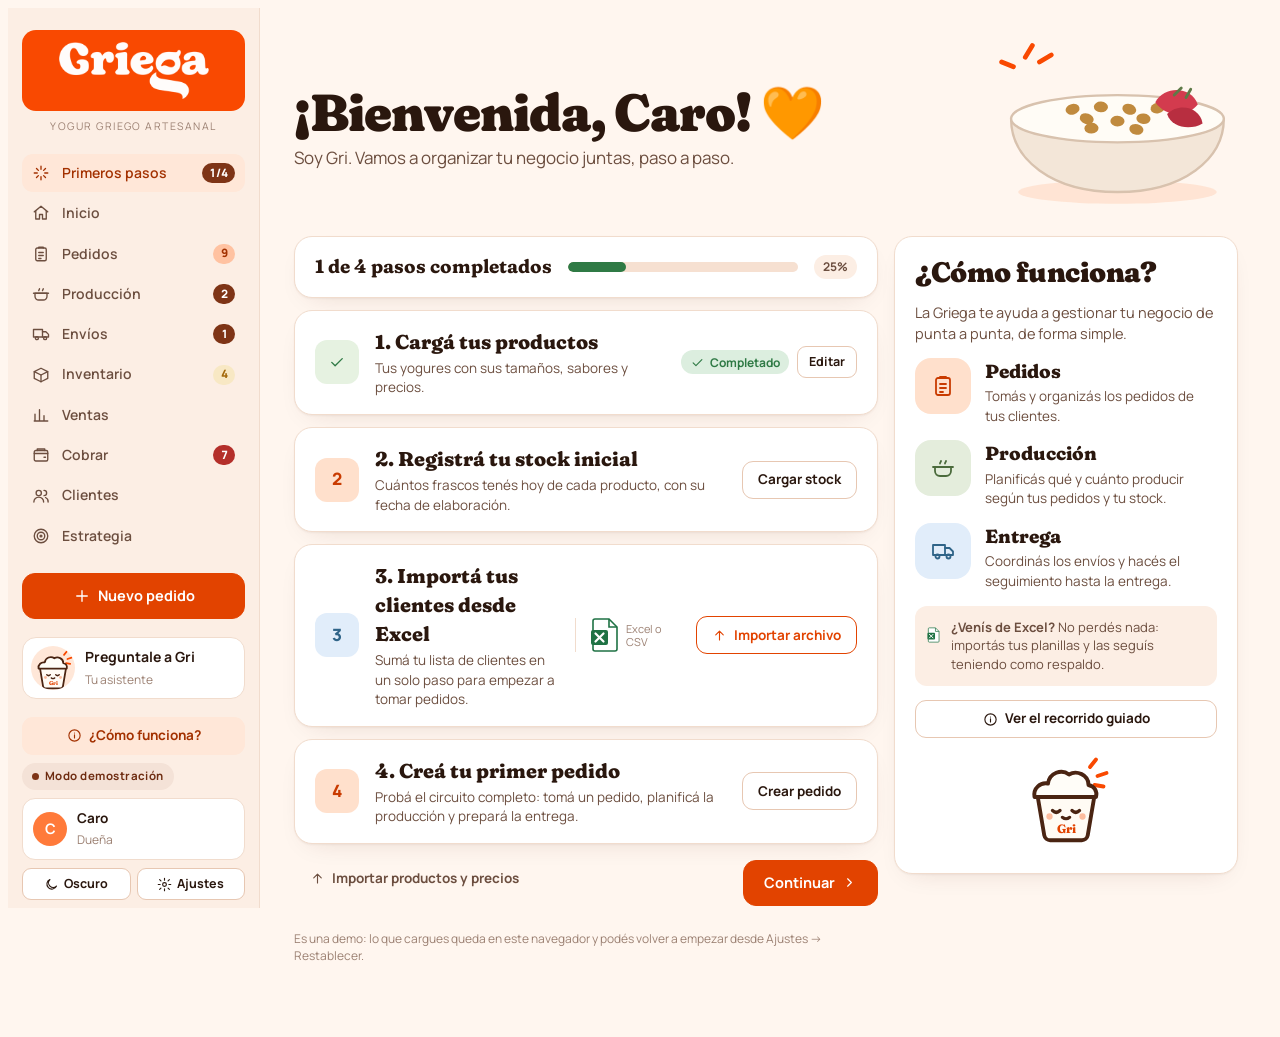
==== commit 542abbdb: "nuevo" ====
--- a/index.html
+++ b/index.html
@@ -29,23 +29,9 @@
   --f-display:'Fraunces','Cooper Black','Cooper Std',Georgia,serif;
   --f-body:'Manrope',system-ui,-apple-system,'Segoe UI',Roboto,sans-serif;
   --r-lg:18px; --r:13px; --r-sm:9px;
-}
-@media (prefers-color-scheme:dark){:root:not([data-theme="light"]){
-  --bg:#170F0B; --surface:#211612; --surface-2:#2B1D17; --surface-3:#37261E;
-  --line:#3A2820; --line-2:#4C352A;
-  --ink:#F8ECE3; --ink-2:#D0B7A8; --ink-3:#9D8275;
-  --brand:#F94901; --primary:#FF6024; --primary-hover:#FF7A45; --on-primary:#1A0800;
-  --sage:#FF7A3A; --sage-2:#7D3519; --sage-soft:#3B1D10; --sage-ink:#FFB48C;
-  --terra:#E9A07A; --terra-soft:#3A2419; --terra-ink:#F3C2A5;
-  --good:#7CC48E; --good-soft:#1C3122;
-  --warn:#E5B05A; --warn-soft:#382A12;
-  --bad:#F28A80; --bad-soft:#3F1D1A;
-  --info:#8DB8D6; --info-soft:#1B2A36;
-  --yog:#FBF1E6; --glass:#3A2A22; --glass-line:#5A4134;
-  --shadow:0 1px 2px rgba(0,0,0,.3),0 10px 28px -16px rgba(0,0,0,.55);
-  color-scheme:dark;
-}}
-:root[data-theme="dark"]{
+  color-scheme:light;
+}
+:root.dark{
   --bg:#170F0B; --surface:#211612; --surface-2:#2B1D17; --surface-3:#37261E;
   --line:#3A2820; --line-2:#4C352A;
   --ink:#F8ECE3; --ink-2:#D0B7A8; --ink-3:#9D8275;
@@ -594,6 +580,296 @@
 .t-pop.sheet.top{bottom:auto;top:max(12px,env(safe-area-inset-top,0px))}
 @media (max-width:760px){.w-title{font-size:26px}.welcome{padding:22px 20px 6px}.w-foot{grid-template-columns:1fr;padding:14px 20px 22px}.w-foot .btn.primary{order:-1}}
 
+/* =====================================================================
+   v2 — colores funcionales, Gri, Envíos, Producción, Inventario, Cobrar, Primeros pasos
+   ===================================================================== */
+:root{
+  --t-orange:#FFE0CC; --t-orange-i:#C93B00;
+  --t-sage:#E4EDDC; --t-sage-i:#4B6B3C;
+  --t-green:#E6F2E1; --t-green-i:#2F7A45;
+  --t-blue:#E1EDFA; --t-blue-i:#2F6488; --t-blue-line:#C9DDF2;
+  --t-amber:#FCEFD0; --t-amber-i:#A3680A;
+  --t-red:#FBE2DE; --t-red-i:#B42F2A;
+  --t-cream:#FBF4EC; --t-cream-i:#7E3416;
+}
+:root.dark{
+  --t-orange:#3D2112; --t-orange-i:#FF9A66;
+  --t-sage:#25301E; --t-sage-i:#B5CDA2;
+  --t-green:#1E2E20; --t-green-i:#8CCB9B;
+  --t-blue:#1A2733; --t-blue-i:#9CC3E2; --t-blue-line:#2A3F52;
+  --t-amber:#352914; --t-amber-i:#E8B964;
+  --t-red:#3A1E1B; --t-red-i:#F2988E;
+  --t-cream:#2A1E18; --t-cream-i:#F0C3A6;
+}
+.kpi{position:relative}
+.kpi.bg-orange{background:var(--t-orange);border-color:transparent}.kpi.bg-orange .k-ico{background:var(--surface);color:var(--t-orange-i)}
+.kpi.bg-sage{background:var(--t-sage);border-color:transparent}.kpi.bg-sage .k-ico{background:var(--surface);color:var(--t-sage-i)}
+.kpi.bg-green{background:var(--t-green);border-color:transparent}.kpi.bg-green .k-ico{background:var(--surface);color:var(--t-green-i)}
+.kpi.bg-blue{background:var(--t-blue);border-color:transparent}.kpi.bg-blue .k-ico{background:var(--surface);color:var(--t-blue-i)}
+.kpi.bg-amber{background:var(--t-amber);border-color:transparent}.kpi.bg-amber .k-ico{background:var(--surface);color:var(--t-amber-i)}
+.kpi.bg-red{background:var(--t-red);border-color:transparent}.kpi.bg-red .k-ico{background:var(--surface);color:var(--t-red-i)}
+.kpi.bg-cream{background:var(--t-cream)}.kpi.bg-cream .k-ico{background:var(--surface);color:var(--t-cream-i)}
+.kpi[class*="bg-"] .k-sub{color:var(--ink-2)}
+.g-kpi5{grid-template-columns:repeat(5,minmax(0,1fr))}
+.bg-orange{background:var(--t-orange);color:var(--t-orange-i)} .bg-sage{background:var(--t-sage);color:var(--t-sage-i)} .bg-blue{background:var(--t-blue);color:var(--t-blue-i)}
+
+/* Ayuda contextual */
+.qhelp{position:relative;margin-left:auto;flex:none}
+.qhelp summary{list-style:none;width:20px;height:20px;border-radius:50%;display:grid;place-items:center;font-size:11.5px;font-weight:800;color:var(--ink-3);border:1.5px solid var(--line-2);cursor:pointer;background:var(--surface)}
+.qhelp summary::-webkit-details-marker{display:none}
+.qhelp[open] summary{color:var(--on-primary);background:var(--primary);border-color:var(--primary)}
+.qhelp p{position:absolute;right:-6px;top:26px;z-index:20;width:min(260px,72vw);margin:0;padding:11px 13px;border-radius:12px;background:var(--ink);color:var(--bg);font-size:12.5px;line-height:1.5;font-weight:500;box-shadow:var(--shadow-lg)}
+.toolbar .qhelp{margin-left:0}
+.how{margin-top:10px}
+.how summary{list-style:none;display:inline-flex;align-items:center;gap:6px;font-size:12.5px;font-weight:700;color:var(--sage-ink);cursor:pointer}
+.how summary::-webkit-details-marker{display:none}
+.how p{margin:8px 0 0;padding:10px 12px;border-radius:12px;background:var(--surface-2);font-size:13px;line-height:1.55;color:var(--ink-2)}
+
+/* Gri: mascota, saludo, banner */
+.gri-av{display:inline-grid;place-items:center;flex:none;border-radius:50%;background:var(--sage-soft);overflow:hidden;box-shadow:none;font-size:0}
+.gri-av.sm{width:30px;height:30px}.gri-av.sm svg{width:30px;height:30px}
+.gri-av.md{width:44px;height:44px}
+.gri-av.lg{width:52px;height:52px}
+.gri-av svg{margin-top:2px}
+.gri-hello{display:flex;align-items:center;gap:24px;padding:20px 26px;background:linear-gradient(100deg,var(--surface) 55%,var(--t-orange))}
+.gh-mascot{flex:none;padding-right:24px;border-right:1px solid var(--line)}
+.gh-main{min-width:0;display:flex;flex-direction:column;gap:8px}
+.gri-hello .gw-title{font-size:36px}
+.gri-banner{display:flex;align-items:center;gap:14px;padding:14px 16px;border-radius:var(--r-lg);border:1px solid var(--line);background:var(--t-cream)}
+.gri-banner.tone-brand{background:linear-gradient(100deg,var(--t-orange),var(--t-cream));border-color:transparent}
+.gri-banner.tone-blue{background:var(--t-blue);border-color:var(--t-blue-line)}
+.gri-banner .gri-av{background:var(--surface)}
+.gb-main{flex:1;min-width:0}
+.gb-name{font-family:var(--f-display);font-variation-settings:"SOFT" 100;font-weight:800;font-size:18px;display:flex;align-items:center;gap:8px;flex-wrap:wrap}
+.gb-name span{font-family:var(--f-body);font-size:11.5px;font-weight:700;padding:2px 9px;border-radius:99px;background:var(--surface);color:var(--ink-2)}
+.gri-banner p{margin:2px 0 0;font-size:15px;line-height:1.5}
+.tone-blue .gb-name{color:var(--t-blue-i)}
+.side-gri{display:flex;align-items:center;gap:10px;padding:8px 12px 8px 8px;border-radius:14px;background:var(--surface);border:1px solid var(--line);text-align:left;margin-top:8px}
+.side-gri:hover{border-color:var(--primary)}
+.side-gri b{display:block;font-size:14px}
+.side-gri small{color:var(--ink-3);font-size:12px}
+.top-gri{display:grid;place-items:center;border-radius:50%}
+.gri-fab{display:none}
+
+/* Atención */
+.att-list{display:flex;flex-direction:column}
+.att{display:grid;grid-template-columns:36px minmax(0,1fr) auto auto;gap:12px;align-items:center;padding:12px 0;border-top:1px solid var(--line)}
+.att:first-child{border-top:0;padding-top:2px}
+.att-ico{width:36px;height:36px;border-radius:50%;display:grid;place-items:center}
+.lv-red .att-ico{background:var(--t-red);color:var(--t-red-i)} .lv-amber .att-ico{background:var(--t-amber);color:var(--t-amber-i)} .lv-green .att-ico{background:var(--t-green);color:var(--t-green-i)} .lv-blue .att-ico{background:var(--t-blue);color:var(--t-blue-i)}
+.att-main{min-width:0}
+.att-main b{display:block;font-size:15px;font-weight:800}
+.att-main span{display:block;font-size:12.5px;color:var(--ink-2);line-height:1.45;margin-top:2px}
+.lvl{font-size:11.5px;font-weight:800;padding:4px 10px;border-radius:99px;white-space:nowrap}
+.lvl-red{background:var(--t-red);color:var(--t-red-i)} .lvl-amber{background:var(--t-amber);color:var(--t-amber-i)} .lvl-green{background:var(--t-green);color:var(--t-green-i)} .lvl-blue{background:var(--t-blue);color:var(--t-blue-i)}
+.sec-title .link{background:none;border:0;cursor:pointer}
+
+/* Próximos envíos (azul) */
+.env-card .sec-title h2{color:var(--t-blue-i)}
+.ship-rows{display:flex;flex-direction:column}
+.ship-row{display:grid;grid-template-columns:auto minmax(0,1fr) auto 16px;gap:12px;align-items:center;padding:11px 0;border-top:1px solid var(--line);text-align:left;width:100%}
+.ship-row:first-child{border-top:0}
+.ship-row:hover .sr-main b{text-decoration:underline;text-underline-offset:3px}
+.sr-time{display:inline-flex;align-items:center;gap:6px;font-weight:800;font-variant-numeric:tabular-nums;padding:6px 10px;border-radius:10px;background:var(--t-blue);color:var(--t-blue-i)}
+.sr-main{min-width:0;display:flex;flex-direction:column}
+.sr-main b{font-size:14px}
+.sr-main small{color:var(--ink-3);font-size:12px}
+.sr-chev{color:var(--ink-3)}
+
+/* Píldoras de estado */
+.pill{display:inline-flex;align-items:center;gap:6px;min-height:28px;padding:4px 11px;border-radius:10px;font-size:12.5px;font-weight:700;background:var(--surface-2);color:var(--ink-2);line-height:1.25}
+.p-green{background:var(--t-green);color:var(--t-green-i)} .p-amber{background:var(--t-amber);color:var(--t-amber-i)} .p-red{background:var(--t-red);color:var(--t-red-i)}
+.p-blue{background:var(--t-blue);color:var(--t-blue-i)} .p-blue-l{background:var(--t-blue);color:var(--t-blue-i);opacity:.85} .p-terra{background:var(--t-orange);color:var(--t-orange-i)}
+
+/* Envíos */
+.big-h2{font-size:28px!important}
+.big-h2 i{font-style:italic;color:var(--t-blue-i)}
+.ship2{display:grid;grid-template-columns:minmax(0,1.25fr) minmax(0,1fr) minmax(0,1fr) minmax(190px,.9fr);gap:0;border-radius:var(--r-lg);background:var(--surface);border:1px solid var(--line);box-shadow:var(--shadow);overflow:hidden;position:relative}
+.ship2::before{content:"";position:absolute;left:0;top:14px;bottom:14px;width:4px;border-radius:0 4px 4px 0;background:var(--sc)}
+.st-orange{--sc:var(--brand)} .st-blue{--sc:var(--t-blue-i)} .st-green{--sc:var(--good)} .st-red{--sc:var(--bad)} .st-grey{--sc:var(--line-2)}
+.ship2 > div{padding:16px 18px;min-width:0}
+.ship2 > div + div{border-left:1px solid var(--line)}
+.s-name{display:flex;align-items:center;gap:8px;flex-wrap:wrap;margin-bottom:8px}
+.s-name h3{margin:0;font-family:var(--f-display);font-variation-settings:"SOFT" 100;font-weight:800;font-size:21px}
+.s-line{display:flex;gap:8px;align-items:flex-start;font-size:13.5px;margin-top:6px;color:var(--ink)}
+.s-line .ico{margin-top:2px;color:var(--ink-3)}
+.s-lbl{font-size:11px;font-weight:800;letter-spacing:.09em;text-transform:uppercase;color:var(--ink-3);margin-bottom:6px}
+.s-item{display:flex;gap:8px;align-items:center;font-size:13.5px;padding:6px 8px;border-radius:10px;background:var(--surface-2);margin-top:6px}
+.s-states{display:flex;flex-direction:column;gap:7px;align-items:flex-start}
+.s-acts{display:flex;flex-direction:column;gap:8px;background:var(--surface-2)}
+.s-sec{display:grid;grid-template-columns:minmax(0,1fr);gap:6px}
+.s-sec .btn{justify-content:flex-start}
+.btn.ok{background:var(--t-green);border-color:var(--good);color:var(--t-green-i)}
+.trip{display:flex;gap:8px;padding:10px;border-radius:12px;background:var(--t-blue);color:var(--t-blue-i);font-size:12.5px}
+.trip b{display:block;font-size:13.5px}
+.trip span{display:block;color:var(--ink-2)}
+.note-box{display:flex;gap:10px;align-items:flex-start;padding:14px;border-radius:14px;background:var(--surface-2)}
+.note-box p{margin:0;font-size:13px;color:var(--ink-2)}
+
+/* Producción */
+.need-card{display:flex;flex-direction:column;gap:12px;padding:0;overflow:hidden}
+.need-card > *:not(.nc-head){margin:0 20px}
+.need-card > *:last-child{margin-bottom:20px}
+.nc-head{display:flex;gap:14px;align-items:center;padding:18px 20px}
+.nc-head h2{margin:0;font-family:var(--f-display);font-variation-settings:"SOFT" 100;font-weight:800;font-size:23px}
+.nc-head p{margin:2px 0 0;font-size:13px;color:var(--ink-2)}
+.nc-orange{background:var(--t-orange)} .nc-cream{background:var(--surface-2)}
+.nc-ico{width:48px;height:48px;border-radius:50%;display:grid;place-items:center;background:var(--surface);flex:none}
+.nc-orange .nc-ico{color:var(--t-orange-i)}
+.ptable{display:flex;flex-direction:column}
+.pt-h,.pt-r{display:grid;grid-template-columns:minmax(0,2.2fr) repeat(4,minmax(0,1fr));gap:8px;align-items:center;padding:10px 0;border-bottom:1px solid var(--line)}
+.pt3 .pt-h,.pt3 .pt-r{grid-template-columns:minmax(0,2.2fr) repeat(3,minmax(0,1fr))}
+.pt-h{font-size:11.5px;font-weight:700;color:var(--ink-3);padding-top:0}
+.pt-h span:not(:first-child),.pt-r span:not(:first-child){text-align:center}
+.pt-r{font-size:16px;font-variant-numeric:tabular-nums}
+.pt-name{display:flex;gap:8px;align-items:center;font-size:14px;min-width:0}
+.hl{font-style:normal;font-weight:800;display:inline-block;min-width:44px;padding:5px 10px;border-radius:10px;background:var(--t-orange);color:var(--t-orange-i)}
+.hl.soft{background:var(--surface-2);color:var(--ink)}
+.nc-acts{display:flex;gap:8px;flex-wrap:wrap}
+
+/* Inventario */
+.inv-h,.inv-item summary{display:grid;grid-template-columns:minmax(0,2.2fr) repeat(3,minmax(0,.8fr)) minmax(0,1fr) 18px;gap:10px;align-items:center}
+.inv-h{font-size:11.5px;font-weight:700;color:var(--ink-3);padding:0 6px 8px;border-bottom:1px solid var(--line)}
+.inv-h span:nth-child(n+2):nth-child(-n+4),.inv-item summary > span:nth-child(n+2):nth-child(-n+4){text-align:center;font-variant-numeric:tabular-nums}
+.inv-item{border-bottom:1px solid var(--line)}
+.inv-item summary{list-style:none;cursor:pointer;padding:12px 6px;font-size:15px}
+.inv-item summary::-webkit-details-marker{display:none}
+.inv-item summary:hover{background:var(--surface-2)}
+.ii-name{display:flex;gap:10px;align-items:center;min-width:0}
+.ii-name small{display:block;color:var(--ink-3);font-size:12px}
+.ii-chev{transition:transform .15s;color:var(--ink-3)}
+.inv-item[open] .ii-chev{transform:rotate(90deg)}
+.ii-lots{padding:0 6px 14px}
+.mv-ico{width:30px;height:30px;border-radius:50%;display:grid;place-items:center;flex:none;background:var(--surface-2);color:var(--ink-2)}
+.mv-ico.t-good{background:var(--t-green);color:var(--t-green-i)} .mv-ico.t-bad{background:var(--t-red);color:var(--t-red-i)} .mv-ico.t-info{background:var(--t-blue);color:var(--t-blue-i)}
+
+/* Cobrar */
+.pay-block{display:flex;flex-direction:column;gap:6px;border-top:4px solid var(--pc)}
+.pb-red{--pc:var(--t-red-i)} .pb-amber{--pc:var(--t-amber-i)} .pb-green{--pc:var(--t-green-i)}
+.pb-head{display:flex;justify-content:space-between;gap:12px;align-items:flex-start;margin-bottom:4px}
+.pb-head h2{margin:0;font-family:var(--f-display);font-variation-settings:"SOFT" 100;font-weight:700;font-size:22px}
+.pb-head p{margin:2px 0 0;font-size:12.5px;color:var(--ink-3)}
+.pb-total{font-family:var(--f-display);font-variation-settings:"SOFT" 100;font-weight:800;font-size:26px;color:var(--pc);white-space:nowrap;font-variant-numeric:tabular-nums}
+.pay-row{display:flex;gap:14px;align-items:center;padding:12px 0;border-top:1px solid var(--line);flex-wrap:wrap}
+.pay-row:first-child{border-top:0}
+.pay-end{display:flex;align-items:center;gap:10px;margin-left:auto}
+.amt{font-size:17px;font-variant-numeric:tabular-nums;font-weight:800}
+.paid-bar{display:flex;align-items:center;gap:8px;margin-top:6px}.paid-bar .prog{width:120px}
+.linklike{font-weight:800;text-align:left}
+.linklike:hover{text-decoration:underline;text-underline-offset:3px}
+
+/* Clientes */
+.cli-row{flex-wrap:wrap}
+.cli-acts{display:flex;gap:4px;flex:none}
+.cli-stats .stat.big{background:var(--t-orange)}
+.cli-stats .stat.owe{background:var(--t-amber)}
+.cli-stats b{font-size:16px}
+.hist{display:flex;flex-direction:column;gap:6px}
+.hist-item{display:flex;gap:12px;align-items:center;padding:10px 12px;border-radius:12px;background:var(--surface-2);text-align:left;width:100%}
+.hist-item:hover{background:var(--surface-3)}
+.hist-date{display:flex;flex-direction:column;align-items:center;width:40px;flex:none;font-size:11px;color:var(--ink-3);text-transform:uppercase;font-weight:700}
+.hist-date b{font-size:18px;color:var(--ink);line-height:1}
+.suggest .gri-av{background:var(--surface)}
+
+/* Estrategia */
+.idea-acts{display:flex;gap:6px;flex-wrap:wrap;margin-top:8px}
+
+/* Primeros pasos */
+.onb-hero{display:flex;align-items:center;justify-content:space-between;gap:20px}
+.w-title.big{font-size:52px}
+.onb-hello p{margin:6px 0 0;font-size:17px;color:var(--ink-2)}
+.onb-art{width:260px;flex:none}.onb-art svg{width:100%;height:auto}
+.onb-grid{grid-template-columns:minmax(0,1.7fr) minmax(0,1fr);align-items:start}
+.onb-progress{display:flex;align-items:center;gap:16px;padding:16px 20px}
+.onb-progress b{font-family:var(--f-display);font-variation-settings:"SOFT" 100;font-size:19px;white-space:nowrap}
+.onb-progress .prog{flex:1;height:10px}
+.onb-step{display:flex;align-items:center;gap:16px;padding:16px 20px}
+.onb-num{width:44px;height:44px;border-radius:12px;display:grid;place-items:center;flex:none;font-weight:800;font-size:17px;background:var(--t-orange);color:var(--t-orange-i)}
+.onb-step:nth-child(4) .onb-num{background:var(--t-blue);color:var(--t-blue-i)}
+.onb-step.ok .onb-num{background:var(--t-green);color:var(--t-green-i)}
+.onb-txt{flex:1;min-width:0}
+.onb-txt h3{margin:0;font-family:var(--f-display);font-variation-settings:"SOFT" 100;font-weight:800;font-size:20px}
+.onb-txt p{margin:3px 0 0;font-size:13.5px;color:var(--ink-2)}
+.onb-act{display:flex;gap:8px;align-items:center;flex:none}
+.xls{display:flex;align-items:center;gap:6px;padding-left:14px;border-left:1px solid var(--line);flex:none}
+.xls small{font-size:11px;color:var(--ink-3);width:54px;line-height:1.2}
+.btn.terra-o{border-color:var(--primary);color:var(--primary)}
+.onb-foot{display:flex;justify-content:space-between;gap:10px;flex-wrap:wrap;margin-top:4px}
+.onb-how{display:flex;flex-direction:column;gap:14px;position:relative;overflow:hidden}
+.how-item{display:flex;gap:14px;align-items:flex-start}
+.how-ico{width:56px;height:56px;border-radius:16px;display:grid;place-items:center;flex:none}
+.how-ico .ico{width:24px;height:24px}
+.how-item b{font-family:var(--f-display);font-variation-settings:"SOFT" 100;font-weight:800;font-size:19px}
+.how-item p{margin:2px 0 0;font-size:13.5px;color:var(--ink-2)}
+.excel-note{display:flex;gap:10px;align-items:flex-start;padding:12px;border-radius:12px;background:var(--surface-2)}
+.excel-note p{margin:0;font-size:13px;color:var(--ink-2)}
+.onb-mascot{align-self:center}
+
+/* Importación */
+.imp-cols{display:flex;flex-direction:column;gap:6px;padding:12px;border-radius:12px;background:var(--surface-2)}
+.imp-cols .btn{align-self:flex-start}
+.drop{display:block;border:2px dashed var(--line-2);border-radius:14px;padding:18px;text-align:center;cursor:pointer}
+.drop:hover{border-color:var(--primary)}
+.drop input{position:absolute;opacity:0;width:1px;height:1px}
+.drop span{display:flex;flex-direction:column;align-items:center;gap:4px}
+.drop small{color:var(--ink-3)}
+.imp-prev{display:flex;flex-direction:column;gap:4px;max-height:300px;overflow:auto}
+.ip-row{display:grid;grid-template-columns:58px minmax(0,1fr) minmax(0,1.3fr);gap:10px;padding:8px 10px;border-radius:10px;font-size:13px;background:var(--surface-2)}
+.ip-line{color:var(--ink-3);font-size:12px}
+.ip-main{font-weight:700;overflow-wrap:anywhere}
+.ip-msg{color:var(--ink-2)}
+.ip-nuevo{background:var(--t-green)} .ip-error{background:var(--t-red)} .ip-error .ip-msg{color:var(--t-red-i);font-weight:700} .ip-existe{background:var(--t-blue)}
+.checkline{display:flex;gap:8px;align-items:center;font-size:13.5px;font-weight:600}
+.chart text{font-size:12.5px;font-weight:600}
+
+/* Responsive v2 */
+@media (max-width:1280px){.g-kpi5{grid-template-columns:repeat(3,minmax(0,1fr))}.ship2{grid-template-columns:minmax(0,1.2fr) minmax(0,1fr) minmax(0,1fr)}.ship2 .s-acts{grid-column:1/-1;border-left:0!important;border-top:1px solid var(--line);flex-direction:row;flex-wrap:wrap;align-items:flex-start}.ship2 .s-acts > .btn{width:auto}.s-sec{display:flex;flex-wrap:wrap}}
+@media (max-width:1100px){.onb-grid{grid-template-columns:minmax(0,1fr)}}
+@media (max-width:1023px){.g-kpi5{grid-template-columns:repeat(2,minmax(0,1fr))}.top-gri .gri-av{background:var(--t-orange)}}
+@media (max-width:760px){
+  .gri-hello{flex-direction:column;align-items:flex-start;gap:10px;padding:18px}
+  .gh-mascot{border-right:0;padding-right:0}.gh-mascot svg{width:72px;height:72px}
+  .gri-hello .gw-title{font-size:28px}
+  .att{grid-template-columns:36px minmax(0,1fr);row-gap:8px}
+  .att .lvl{grid-column:2;justify-self:start}
+  .att .btn{grid-column:2;justify-self:start}
+  .ship2{grid-template-columns:minmax(0,1fr)}
+  .ship2 > div + div{border-left:0;border-top:1px solid var(--line)}
+  .s-sec{display:grid;grid-template-columns:repeat(2,minmax(0,1fr))}
+  .s-acts .btn.block{width:100%}
+  .pt-h{display:none}
+  .pt-r,.pt3 .pt-r{grid-template-columns:repeat(4,minmax(0,1fr));row-gap:6px}
+  .pt3 .pt-r{grid-template-columns:repeat(3,minmax(0,1fr))}
+  .pt-r .pt-name{grid-column:1/-1}
+  .pt-r span[data-l]{display:flex;flex-direction:column;align-items:center;font-size:15px}
+  .pt-r span[data-l]::before{content:attr(data-l);font-size:10.5px;color:var(--ink-3);font-weight:700}
+  .need-card > *:not(.nc-head){margin:0 16px}
+  .inv-h{display:none}
+  .inv-item summary{grid-template-columns:repeat(3,minmax(0,1fr)) 18px;row-gap:8px}
+  .inv-item summary .ii-name{grid-column:1/-1}
+  .inv-item summary > span[data-l]{display:flex;flex-direction:column;align-items:center;font-size:15px}
+  .inv-item summary > span[data-l]::before{content:attr(data-l);font-size:10.5px;color:var(--ink-3);font-weight:700}
+  .inv-item summary > span:nth-child(5){grid-column:1/-2}
+  .pay-end{width:100%;justify-content:space-between}
+  .cli-acts{width:100%;padding-left:52px}
+  .w-title.big{font-size:36px}
+  .onb-hero{flex-direction:column;align-items:flex-start}
+  .onb-art{width:200px;align-self:center}
+  .onb-step{flex-wrap:wrap}
+  .onb-act,.xls{width:100%;padding-left:60px;border-left:0}
+  .xls{display:none}
+  .ip-row{grid-template-columns:minmax(0,1fr)}
+}
+
+.ship-row{grid-template-columns:auto minmax(0,1fr) auto 16px}
+.sr-pill .pill{white-space:nowrap}
+@media (min-width:1101px) and (max-width:1500px){.ship-row{grid-template-columns:auto minmax(0,1fr) 16px}.sr-pill{grid-column:2;grid-row:2}.sr-chev{grid-row:1/3;grid-column:3}.sr-time{grid-row:1/3}}
+@media (max-width:480px){.ship-row{grid-template-columns:auto minmax(0,1fr) 16px}.sr-pill{grid-column:2;grid-row:2}.sr-chev{grid-row:1/3;grid-column:3}.sr-time{grid-row:1/3}}
+
+.s-sec{grid-template-columns:repeat(2,minmax(0,1fr))}
+.s-sec .btn{padding:0 8px;font-size:12px}
+.s-sec .btn.ghost{border-color:var(--line-2)}
+
 </style>
 </head>
 <body>
@@ -605,7 +881,6 @@
   </div>
 </div>
 <nav class="bottomnav" id="bnav" aria-label="Navegación"></nav>
-<button class="gri-fab" id="gri-fab" data-act="gri-open"><span class="gri-av sm" aria-hidden="true">G</span><span>Preguntale a Gri</span></button>
 <aside class="gri-panel" id="gri-panel" hidden aria-label="Conversación con Gri"></aside>
 <div id="overlay-root"></div>
 <div id="tour" hidden></div>
@@ -660,6 +935,8 @@
   arandanos: { name: 'Arándanos', top: '#4F4889' },
 };
 const SIZES = { 250: '250 g', 500: '500 g', 1000: '1 kg' };
+const sizeLabel = n => SIZES[n] || (n >= 1000 ? fmtN(n / 1000, 2) + ' kg' : n + ' g');
+let LOG_RES = true;
 
 const SKUS_SEED = [
   { id: 'nat250', code: 'YN250', flavor: 'natural', size: 250, price: 3200, labor: 350, shelf: 21, min: 6, recipe: { leche: .75, cultivo: .4, frasco250: 1, tapa: 1, etiqueta: 1 } },
@@ -751,7 +1028,7 @@
 function skuById(id) { return S.skus.find(s => s.id === id); }
 function clientById(id) { return S.clients.find(c => c.id === id); }
 function orderById(id) { return S.orders.find(o => o.id === id); }
-function skuShort(s) { return (s.flavor === 'natural' ? 'Natural' : FLAVORS[s.flavor].name) + ' ' + SIZES[s.size]; }
+function skuShort(s) { return (s.flavor === 'natural' ? 'Natural' : (FLAVORS[s.flavor] || { name: s.name }).name) + ' ' + sizeLabel(s.size); }
 
 function skuCost(sku, overrides) {
   const out = { ing: 0, env: 0, eti: 0, labor: sku.labor, total: 0 };
@@ -845,6 +1122,7 @@
         if (missing <= 0) break;
         const take = Math.min(missing, lotFree(l));
         S.reservations.push({ id: uid('r'), orderId: o.id, skuId: sku, lotId: l.id, qty: take });
+        if (LOG_RES) addMove({ kind: 'producto', skuId: sku, lotId: l.id, qty: 0, resQty: take, type: 'reserva', note: 'Pedido #' + o.number + ' · lote ' + l.code });
         missing -= take;
       }
     }
@@ -946,6 +1224,7 @@
     insumos: INSUMOS_SEED.map(([id, name, unit, cat, cost, stock, min]) => ({ id, name, unit, cat, cost, stock, min })),
     clients: [], orders: [], payments: [], lots: [], reservations: [], prodOrders: [], moves: [], events: [],
     seq: { order: 1057, po: 1 },
+    ideas: {}, onboard: { products: true, stock: false, clients: false, order: false }, flavors: {},
   };
   S = st;
 
@@ -1085,7 +1364,7 @@
   st.moves.sort((a, b) => (b.date + b.time).localeCompare(a.date + a.time));
 
   st.events = [];
-  rebalance();
+  LOG_RES = false; rebalance(); LOG_RES = true;
   S = st;
   return st;
 }
@@ -1127,6 +1406,7 @@
   cancelOrder(id) {
     const o = orderById(id);
     if (o.stockConsumed || o.status === 'entregado') fail('El pedido #' + o.number + ' ya salió del local: no se puede cancelar.');
+    for (const r of S.reservations.filter(x => x.orderId === o.id)) addMove({ kind: 'producto', skuId: r.skuId, lotId: r.lotId, qty: 0, resQty: -r.qty, type: 'libera', note: 'Pedido #' + o.number + ' cancelado' });
     releaseOrder(o);
     o.cancelled = true;
     logOrder(o, 'Pedido cancelado');
@@ -1358,6 +1638,38 @@
     Object.assign(s, { price, labor, shelf, min, recipe });
     return 'Receta de ' + s.name + ' actualizada';
   },
+  importClients(rows) {
+    let n = 0;
+    for (const r of rows) { A.addClient({ name: r.nombre, phone: r.telefono, address: r.direccion, barrio: r.barrio, ref: r.referencia, channel: r.canal || 'whatsapp', delivery: r.direccion ? 'uber' : 'retiro' }); n++; }
+    S.onboard.clients = true;
+    return n + (n === 1 ? ' cliente importado' : ' clientes importados');
+  },
+  importProducts(rows) {
+    let nNew = 0, nUpd = 0;
+    for (const r of rows) {
+      if (r._update) { const s = skuById(r._update); s.price = r.precio; nUpd++; continue; }
+      const fk = 'f_' + uid(''), base = r.producto.replace(/^yogur(t)?\s+(griego\s+)?(de\s+|con\s+)?/i, '').replace(/\s*\d+(\s*(g|gr|kg|ml))\b.*$/i, '').trim() || r.producto;
+      S.flavors[fk] = { name: cap(base), top: '#C9A74A' }; FLAVORS[fk] = S.flavors[fk];
+      const id = uid('sku');
+      S.skus.push({ id, code: (base.replace(/[^A-Za-z]/g, '').slice(0, 3).toUpperCase() || 'PRD') + r.tamano, flavor: fk, size: r.tamano, price: r.precio, labor: 0, shelf: r.vida, min: 0, recipe: {}, name: r.producto, imported: true });
+      nNew++;
+    }
+    S.onboard.products = true;
+    return [nNew ? nNew + (nNew === 1 ? ' producto nuevo' : ' productos nuevos') : '', nUpd ? nUpd + (nUpd === 1 ? ' precio actualizado' : ' precios actualizados') : ''].filter(Boolean).join(' y ') || 'Nada para importar';
+  },
+  importStock(rows) {
+    let n = 0, u = 0;
+    for (const r of rows) {
+      const sku = skuById(r._sku);
+      const lot = { id: uid('l'), code: lotCode(sku, r.elaboracion), skuId: sku.id, made: r.elaboracion, expires: r.vencimiento, qty: r.cantidad, initial: r.cantidad };
+      S.lots.push(lot);
+      addMove({ kind: 'producto', skuId: sku.id, lotId: lot.id, qty: r.cantidad, type: 'produccion', note: 'Stock inicial importado · lote ' + lot.code });
+      n++; u += r.cantidad;
+    }
+    rebalance();
+    S.onboard.stock = true;
+    return u + ' unidades cargadas en ' + n + (n === 1 ? ' lote' : ' lotes');
+  },
   addEvent(name, date) {
     if (!(name || '').trim()) fail('Poné un nombre a la fecha.');
     if (!date) fail('Elegí la fecha.');
@@ -1519,9 +1831,6 @@
 }
 
 /* ---------- Componentes ---------- */
-const kpi = (o) => `<div class="card kpi ${o.go ? 'click' : ''}" ${o.go ? `data-act="go" data-arg="${o.go}"` : ''}>
-  <div class="k-top"><span class="k-ico ${o.tone || ''}">${ic(o.icon)}</span><span class="k-label">${o.label}</span></div>
-  <div class="k-val ${o.small ? 'sm' : ''}">${o.value}</div><div class="k-sub">${o.sub || ''}</div></div>`;
 const pageHead = (title, sub, actions) => `<div class="page-head"><div><h1>${title}</h1>${sub ? `<p>${sub}</p>` : ''}</div>${actions ? `<div class="head-actions">${actions}</div>` : ''}</div>`;
 const seg = (act, cur, opts) => `<div class="seg" role="tablist">${opts.map(([v, l]) => `<button role="tab" aria-selected="${v === cur}" class="${v === cur ? 'on' : ''}" data-act="${act}" data-arg="${v}">${l}</button>`).join('')}</div>`;
 const emptyBox = t => `<div class="empty">${t}</div>`;
@@ -1530,7 +1839,7 @@
    VISTAS
    ===================================================================== */
 const NAV = [
-  ['inicio', 'Inicio', 'home'], ['pedidos', 'Pedidos', 'orders'], ['produccion', 'Producción', 'pot'], ['envios', 'Envíos', 'truck'],
+  ['bienvenida', 'Primeros pasos', 'spark'], ['inicio', 'Inicio', 'home'], ['pedidos', 'Pedidos', 'orders'], ['produccion', 'Producción', 'pot'], ['envios', 'Envíos', 'truck'],
   ['inventario', 'Inventario', 'boxes'], ['ventas', 'Ventas', 'chart'], ['cobrar', 'Cobrar', 'wallet'], ['clientes', 'Clientes', 'users'], ['estrategia', 'Estrategia', 'target'],
 ];
 function navBadges() {
@@ -1541,7 +1850,9 @@
   const lowIns = S.insumos.filter(i => i.stock < i.min).length;
   const expiring = S.lots.filter(l => l.qty > 0 && (lotState(l) === 'proximo' || lotState(l) === 'vencido')).length;
   const owed = S.orders.filter(o => balanceOf(o) > 0 && (o.status === 'entregado' || o.deliveryDate < D)).length;
+  const ob = typeof onbDone === 'function' ? onbDone() : 4;
   return {
+    bienvenida: ob < 4 ? `<span class="badge terra">${ob}/4</span>` : '',
     pedidos: open.length ? `<span class="badge">${open.length}</span>` : '',
     produccion: plan ? `<span class="badge terra">${plan}</span>` : '',
     envios: toReq ? `<span class="badge terra">${toReq}</span>` : '',
@@ -1620,70 +1931,6 @@
 Envío a cargo del ${o.shipPaidBy === 'negocio' ? 'negocio' : 'cliente'}${bal > 0 ? '\nCobrar al entregar: ' + money(bal) + (o.payMethod === 'efectivo' ? ' en efectivo' : ' (transferencia)') : '\nYa está pagado'}
 Frascos de vidrio: viajan refrigerados y derechos.`;
 }
-function vEnvios() {
-  const D = TODAY();
-  const date = U.env.date === 'hoy' ? D : U.env.date === 'manana' ? addDays(D, 1) : U.env.date;
-  const all = S.orders.filter(o => !o.cancelled && o.ship && o.deliveryDate === date).sort((a, b) => a.slot.localeCompare(b.slot) || a.number - b.number);
-  const pend = all.filter(o => o.ship.status === 'pendiente');
-  const k = {
-    total: all.length, req: pend.filter(o => o.status === 'listo').length, notReady: pend.filter(o => o.status !== 'listo').length,
-    asg: all.filter(o => o.ship.status === 'solicitado').length, way: all.filter(o => o.ship.status === 'en_camino').length,
-    done: all.filter(o => o.ship.status === 'entregado').length, inc: all.filter(o => o.ship.incident).length,
-  };
-  const active = all.filter(o => o.ship.status !== 'entregado'), done = all.filter(o => o.ship.status === 'entregado');
-  return `<div class="wrap">
-  ${pageHead('Envíos', 'Seguimiento de cada salida. El Uber se pide afuera del sistema y acá registrás conductor, retiro y entrega.', `<button class="btn" data-act="copy-route">${ic('route')}Copiar hoja de ruta</button>`)}
-  <div class="toolbar">${seg('env-date', U.env.date === 'hoy' || U.env.date === 'manana' ? U.env.date : 'otro', [['hoy', 'Hoy'], ['manana', 'Mañana']])}
-    <input type="date" class="input" id="env-day" style="width:auto;height:40px" value="${date}" data-change="env-day" aria-label="Elegir día"><span class="muted">${fmtLong(date)}</span></div>
-  <div class="grid g-kpi6">
-    ${kpi({ icon: 'truck', label: 'Programados', value: k.total, sub: 'envíos del día' })}
-    ${kpi({ icon: 'car', label: 'Pendientes de solicitar', value: k.req, sub: k.notReady ? k.notReady + ' todavía en preparación' : 'Listos para pedir Uber', tone: 'terra' })}
-    ${kpi({ icon: 'users', label: 'Conductor asignado', value: k.asg, sub: 'esperando retiro', tone: 'info' })}
-    ${kpi({ icon: 'route', label: 'En camino', value: k.way, sub: 'retirados del local', tone: 'warn' })}
-    ${kpi({ icon: 'check', label: 'Entregados', value: k.done, sub: k.total ? pctTxt(k.done / k.total) + ' del día' : '—' })}
-    ${kpi({ icon: 'alert', label: 'Incidencias', value: k.inc, sub: k.inc ? 'requieren atención' : 'Sin problemas', tone: 'bad' })}
-  </div>
-  <div class="sec-title" style="margin:6px 0 -4px"><h2>Hoja de ruta</h2><span class="muted">${active.length} por salir · ordenados por horario</span></div>
-  ${active.map(shipCard).join('') || emptyBox('No quedan envíos pendientes para este día.')}
-  ${done.length ? `<button class="btn ghost" data-act="env-done" style="align-self:flex-start">${U.env.showDone ? 'Ocultar' : 'Ver'} ${done.length} ${done.length === 1 ? 'entregado' : 'entregados'}</button>${U.env.showDone ? done.map(shipCard).join('') : ''}` : ''}
-  <div class="card flat tight" style="display:flex;gap:10px;align-items:flex-start;background:var(--surface-2)">${ic('info')}<p class="muted" style="margin:0;font-size:13px">Pedir un Uber no marca el pedido como entregado. El producto, el transporte y el cobro tienen estados separados. Esta versión no está conectada a Uber: el seguimiento es manual. La estructura ya separa los datos del viaje (conductor, referencia, horarios) para evaluar una integración si existe una API oficial con permisos.</p></div>
-  </div>`;
-}
-function shipCard(o) {
-  const c = clientById(o.clientId), a = orderAddr(o), s = o.ship, bal = balanceOf(o);
-  const maps = 'https://www.google.com/maps/search/?api=1&query=' + encodeURIComponent(a.address + ', ' + a.barrio + ', CABA');
-  let acts = `<button class="btn sm" data-act="copy-ship" data-arg="${o.id}">${ic('copy', 'sm')}Copiar datos</button><a class="btn sm" href="${maps}" target="_blank" rel="noopener">${ic('pin', 'sm')}Abrir Maps</a>`;
-  if (s.status === 'pendiente') {
-    if (o.delivery === 'uber') acts += `<a class="btn sm" href="https://m.uber.com/looking" target="_blank" rel="noopener" data-act="uber" data-arg="${o.id}">${ic('external', 'sm')}Pedir Uber</a>`;
-    acts += `<button class="btn sm primary" data-act="ship-assign" data-arg="${o.id}" ${o.status !== 'listo' ? 'disabled title="El pedido todavía no está listo"' : ''}>${ic('car', 'sm')}Registrar conductor</button>`;
-  } else if (s.status === 'solicitado') acts += `<button class="btn sm" data-act="ship-assign" data-arg="${o.id}">${ic('edit', 'sm')}Editar viaje</button><button class="btn sm primary" data-act="ship-pickup" data-arg="${o.id}">${ic('truck', 'sm')}Conductor retiró</button>`;
-  else if (s.status === 'en_camino') acts += `<button class="btn sm primary" data-act="ship-deliver" data-arg="${o.id}">${ic('check', 'sm')}Marcar entregado</button>`;
-  if (s.status !== 'entregado') acts += `<button class="btn sm ghost" data-act="ship-incident" data-arg="${o.id}">${ic('alert', 'sm')}Incidencia</button>`;
-  if (bal > 0) acts += `<button class="btn sm ghost" data-act="pay" data-arg="${o.id}">${ic('cash', 'sm')}Cobrar</button>`;
-  const prodLabel = o.status === 'listo' ? 'Listo' : STATUS[o.status];
-  return `<article class="ship ${s.status === 'entregado' ? 'done' : ''}">
-    <div class="ship-time"><b>${slotStart(o.slot)}</b><span>a ${o.slot.split('–')[1]}</span></div>
-    <div class="ship-body">
-      <div class="ship-head"><h3>${esc(c.name)} <span class="faint" style="font-weight:600;font-size:14px">#${o.number}</span></h3><button class="btn sm ghost" data-act="order" data-arg="${o.id}">Ver pedido ${ic('chev', 'sm')}</button></div>
-      ${s.incident ? `<div class="incident">${ic('alert', 'sm')}<span>${esc(s.incident.type)}${s.incident.note ? ': ' + esc(s.incident.note) : ''} · ${s.incident.time}</span><button class="btn sm" data-act="ship-resolve" data-arg="${o.id}">Resolver</button>${s.status !== 'entregado' ? `<button class="btn sm" data-act="ship-retry" data-arg="${o.id}">Reprogramar</button>` : ''}</div>` : ''}
-      <div class="ship-states">
-        <div class="state"><small>Producto</small>${statusChip(o).replace(STATUS.listo, prodLabel)}</div>
-        <div class="state"><small>Transporte</small>${shipChip(o)}</div>
-        <div class="state"><small>Cobro</small>${payChip(o)}</div>
-      </div>
-      <dl class="ship-grid">
-        <div><dt>Dirección</dt><dd>${esc(a.address)}<br><span class="faint">${esc(a.barrio)}</span></dd></div>
-        <div><dt>Referencia</dt><dd>${esc(a.ref) || '—'}</dd></div>
-        <div><dt>Teléfono</dt><dd class="num">${esc(c.phone) || '—'}</dd></div>
-        <div><dt>Productos</dt><dd>${esc(itemsText(o))}</dd></div>
-        <div><dt>Transporte</dt><dd>${DELIVERY[o.delivery]} · ${money(o.shipCost)}<br><span class="faint">a cargo del ${o.shipPaidBy === 'negocio' ? 'negocio' : 'cliente'}</span></dd></div>
-        <div><dt>Conductor</dt><dd>${s.driver ? esc(s.driver) + (s.tripRef ? ' · ' + esc(s.tripRef) : '') : '—'}${s.pickedAt ? `<br><span class="faint">Retiró ${s.pickedAt}${s.deliveredAt ? ' · entregó ' + s.deliveredAt : ''}</span>` : ''}</dd></div>
-      </dl>
-      ${o.notes ? `<div class="oc-note">${esc(o.notes)}</div>` : ''}
-      <div class="ship-actions">${acts}</div>
-    </div></article>`;
-}
-
 /* ---------- PRODUCCIÓN ---------- */
 function vProduccion() {
   const t = U.prod.tab;
@@ -1705,25 +1952,6 @@
     ${p.status !== 'cancelada' ? stages : ''}
     ${acts ? `<div class="chips" style="justify-content:flex-end">${acts}</div>` : ''}
   </div>`;
-}
-function prodHoy() {
-  const plan = productionPlan();
-  const need = plan.filter(p => p.need > 0), ok = plan.filter(p => p.need === 0);
-  const active = S.prodOrders.filter(p => p.status === 'en_curso' || p.status === 'programada').sort((a, b) => a.date.localeCompare(b.date));
-  const doneToday = S.prodOrders.filter(p => p.status === 'finalizada' && p.date === TODAY());
-  const row = p => `<div class="plan"><span>${jar(p.sku.flavor, 40)}</span><div style="min-width:0"><div class="row-title">${esc(p.sku.name)}</div>
-    <div class="plan-nums"><span>Pedidos confirmados <b>${p.confirmed}</b></span><span>Ya reservado <b>${p.reserved}</b></span><span>Disponible sin reservar <b>${p.free}</b></span><span>Ya programado <b>${p.scheduled}</b></span><span>Stock mínimo <b>${p.sku.min}</b></span></div></div>
-    <div class="plan-act">${p.need > 0 ? `<div class="need num">${p.need}<small>${p.forOrders} para pedidos · ${p.forStock} para stock</small></div><button class="btn sm primary" data-act="po-new" data-arg="${p.sku.id}" data-qty="${p.need}" style="margin-top:8px">Crear orden</button>` : `<span class="chip good">${ic('check', 'sm')}${p.scheduled ? 'Cubierto con lo programado' : 'Cubierto'}</span>`}</div></div>`;
-  return `<div class="grid g-main">
-    <div class="card"><div class="sec-title"><div><h2>¿Qué tengo que producir hoy?</h2><p class="hint" style="margin:4px 0 0">Producir = faltante de pedidos − lo ya programado + lo que falta para tu stock mínimo. No duplica lo que ya está en curso.</p></div></div>
-      ${need.length ? need.map(row).join('') : emptyBox('Con el stock y lo programado alcanza para todos los pedidos.')}
-      ${ok.length ? `<details style="margin-top:8px"><summary class="muted" style="cursor:pointer;font-weight:700;font-size:13px;padding:8px 0">${ok.length} productos cubiertos</summary>${ok.map(row).join('')}</details>` : ''}
-    </div>
-    <div style="display:flex;flex-direction:column;gap:12px;min-width:0">
-      <div class="sec-title" style="margin:0"><h2>Órdenes activas</h2></div>
-      ${active.map(poCard).join('') || emptyBox('No hay órdenes en curso.')}
-      ${doneToday.length ? `<div class="sec-title" style="margin:6px 0 0"><h2>Terminadas hoy</h2></div>${doneToday.map(poCard).join('')}` : ''}
-    </div></div>`;
 }
 function prodOrdenes() {
   const list = S.prodOrders.slice().sort((a, b) => b.date.localeCompare(a.date) || b.id.localeCompare(a.id, undefined, { numeric: true }));
@@ -1767,34 +1995,7 @@
 }
 
 /* ---------- INVENTARIO ---------- */
-function vInventario() {
-  const t = U.inv.tab;
-  return `<div class="wrap">
-  ${pageHead('Inventario', 'Productos terminados por lote e insumos, con el historial de cada movimiento.', t === 'insumos' ? `<button class="btn primary" data-act="ins-buy">${ic('plus')}Registrar compra</button>` : '')}
-  ${seg('inv-tab', t, [['productos', 'Productos terminados'], ['insumos', 'Materias primas e insumos'], ['movimientos', 'Movimientos']])}
-  ${t === 'productos' ? invProductos() : t === 'insumos' ? invInsumos() : invMovs()}</div>`;
-}
 const lotChip = l => ({ ok: '<span class="chip good">Vigente</span>', proximo: '<span class="chip warn">Próximo a vencer</span>', vencido: '<span class="chip bad">Vencido</span>', agotado: '<span class="chip">Agotado</span>' }[lotState(l)]);
-function invProductos() {
-  const st = S.skus.map(s => ({ s, k: skuStock(s.id) }));
-  const tot = { free: sum(st, x => x.k.free), res: sum(st, x => x.k.reserved), soon: sum(st, x => x.k.soon), exp: sum(st, x => x.k.expired) };
-  return `<div class="grid g-kpi">
-    ${kpi({ icon: 'boxes', label: 'Disponible para vender', value: tot.free, sub: 'sin reservar y sin vencer' })}
-    ${kpi({ icon: 'orders', label: 'Reservado', value: tot.res, sub: 'asignado a pedidos abiertos', tone: 'info' })}
-    ${kpi({ icon: 'clock', label: 'Próximo a vencer', value: tot.soon, sub: '3 días o menos', tone: 'warn' })}
-    ${kpi({ icon: 'trash', label: 'Vencido', value: tot.exp, sub: 'no se puede entregar', tone: 'bad' })}
-  </div>
-  ${st.map(({ s, k }) => {
-    const lots = S.lots.filter(l => l.skuId === s.id && (l.qty > 0 || diffDays(TODAY(), l.made) <= 25)).sort((a, b) => a.expires.localeCompare(b.expires));
-    const low = k.free < s.min;
-    return `<div class="card"><div class="sku-head">${jar(s.flavor, 46)}<div><div class="row-title" style="font-size:16px">${esc(s.name)} ${low ? '<span class="chip terra">Stock bajo</span>' : ''}</div><div class="row-sub">Stock mínimo ${s.min} · vida útil ${s.shelf} días</div></div>
-      <div class="sku-nums"><div><b>${k.physical}</b><span>Físico</span></div><div><b>${k.reserved}</b><span>Reservado</span></div><div><b style="color:var(--${low ? 'terra' : 'ink'})">${k.free}</b><span>Disponible</span></div></div></div>
-      ${lots.length ? `<div class="tbl-wrap" style="margin-top:12px"><table class="lot-table resp"><thead><tr><th>Lote</th><th>Elaboración</th><th>Vencimiento</th><th class="r">Físico</th><th class="r">Reservado</th><th class="r">Disponible</th><th>Estado</th><th></th></tr></thead><tbody>
-      ${lots.map(l => { const res = l.expires >= TODAY() ? lotReserved(l) : 0; const free = l.expires >= TODAY() ? l.qty - res : 0; const canOff = l.qty > 0 && (l.expires < TODAY() ? l.qty : free) > 0; return `<tr><td data-l="Lote"><b>${esc(l.code)}</b></td><td data-l="Elaboración">${fmtDate(l.made)}</td><td data-l="Vence">${fmtDate(l.expires)} <span class="faint">(${l.expires < TODAY() ? 'hace ' + diffDays(TODAY(), l.expires) + ' d' : diffDays(l.expires, TODAY()) === 0 ? 'hoy' : 'en ' + diffDays(l.expires, TODAY()) + ' d'})</span></td><td class="r" data-l="Físico">${l.qty}</td><td class="r" data-l="Reservado">${res}</td><td class="r" data-l="Disponible"><b>${free}</b></td><td data-l="Estado">${lotChip(l)}</td><td class="r" data-l="">${canOff ? `<button class="btn sm ghost" data-act="lot-off" data-arg="${l.id}">Dar de baja</button>` : ''}</td></tr>`; }).join('')}
-      </tbody></table></div>` : emptyBox('Sin lotes. Creá una orden de producción.')}
-    </div>`;
-  }).join('')}`;
-}
 function invInsumos() {
   const value = sum(S.insumos, i => i.stock * i.cost);
   const low = S.insumos.filter(i => i.stock < i.min);
@@ -1815,25 +2016,6 @@
       <div class="chips"><button class="btn sm" data-act="ins-buy" data-arg="${i.id}">Compra</button><button class="btn sm ghost" data-act="ins-waste" data-arg="${i.id}">Desperdicio</button><button class="btn sm ghost" data-act="ins-min" data-arg="${i.id}">Mínimo</button><button class="btn sm ghost icon" data-act="ins-hist" data-arg="${i.id}" aria-label="Historial">${ic('history', 'sm')}</button></div></div>`;
   }).join('')}</div></div>`).join('')}`;
 }
-function invMovs() {
-  const f = U.inv.mv;
-  let list = S.moves;
-  if (f === 'insumos') list = list.filter(m => m.kind === 'insumo');
-  else if (f === 'productos') list = list.filter(m => m.kind === 'producto');
-  else if (f !== 'todos') list = list.filter(m => m.insumoId === f || m.skuId === f);
-  const TY = { compra: ['good', 'Compra'], consumo: ['', 'Consumo'], desperdicio: ['bad', 'Desperdicio'], ajuste: ['info', 'Ajuste'], produccion: ['good', 'Producción'], salida: ['info', 'Salida'], baja: ['bad', 'Baja'] };
-  return `<div class="toolbar"><select class="input" style="width:auto" id="mv-f" data-change="mv-f" aria-label="Filtrar movimientos">
-    <option value="todos">Todos los movimientos</option><option value="insumos" ${f === 'insumos' ? 'selected' : ''}>Solo insumos</option><option value="productos" ${f === 'productos' ? 'selected' : ''}>Solo productos terminados</option>
-    <optgroup label="Insumo">${S.insumos.map(i => `<option value="${i.id}" ${f === i.id ? 'selected' : ''}>${esc(i.name)}</option>`).join('')}</optgroup>
-    <optgroup label="Producto">${S.skus.map(s => `<option value="${s.id}" ${f === s.id ? 'selected' : ''}>${esc(s.name)}</option>`).join('')}</optgroup></select><span class="muted">${list.length} movimientos</span></div>
-  <div class="card"><div class="rows">${list.slice(0, 120).map(m => {
-    const name = m.kind === 'insumo' ? insById(m.insumoId).name : skuById(m.skuId).name;
-    const unit = m.kind === 'insumo' ? insById(m.insumoId).unit : 'u';
-    const [tone, label] = TY[m.type] || ['', m.type];
-    return `<div class="row"><span class="time-tag" style="width:64px;font-size:12px">${fmtDate(m.date)}<br><span class="faint" style="font-weight:600">${m.time || ''}</span></span><div class="row-main"><div class="row-title">${esc(name)} <span class="chip ${tone}">${label}</span></div><div class="row-sub">${esc(m.note || '')}</div></div><div class="row-end"><b style="color:var(--${m.qty > 0 ? 'good' : m.qty < 0 ? 'ink' : 'ink-3'})">${m.qty > 0 ? '+' : ''}${m.qty ? fmtN(m.qty) + ' ' + unit : '—'}</b></div></div>`;
-  }).join('') || emptyBox('Sin movimientos.')}</div></div>`;
-}
-
 /* ---------- VENTAS ---------- */
 function periodRange(p) {
   const D = TODAY();
@@ -1872,7 +2054,7 @@
   const ch = {}; for (const r of cur) ch[r.o.channel] = (ch[r.o.channel] || 0) + r.total;
   const prodList = Object.keys(prod).map(k => ({ label: skuById(k).name, v: prod[k].v, sub: Math.round(prod[k].u) + ' u', icon: jar(skuById(k).flavor, 22) })).sort((a, b) => b.v - a.v);
   const flList = Object.keys(fl).map(k => ({ label: FLAVORS[k].name, v: fl[k].v })).sort((a, b) => b.v - a.v);
-  const szList = Object.keys(sz).map(k => ({ label: SIZES[k], v: sz[k].v, sub: Math.round(sz[k].u) + ' u' })).sort((a, b) => b.v - a.v);
+  const szList = Object.keys(sz).map(k => ({ label: sizeLabel(+k), v: sz[k].v, sub: Math.round(sz[k].u) + ' u' })).sort((a, b) => b.v - a.v);
   const chList = Object.keys(CHANNELS).filter(k => ch[k]).map(k => ({ label: CHANNELS[k], v: ch[k] })).sort((a, b) => b.v - a.v);
   const listRows = cur.slice().sort((a, b) => b.date.localeCompare(a.date) || b.o.number - a.o.number);
   const shown = U.ven.all ? listRows : listRows.slice(0, 15);
@@ -1883,10 +2065,10 @@
   ${U.ven.period === 'rango' ? `<div class="toolbar"><div class="field"><label for="ven-from">Desde</label><input type="date" class="input" id="ven-from" value="${U.ven.from}" max="${TODAY()}" data-change="ven-from"></div><div class="field"><label for="ven-to">Hasta</label><input type="date" class="input" id="ven-to" value="${U.ven.to}" max="${TODAY()}" data-change="ven-to"></div>${!(U.ven.from && U.ven.to) ? '<span class="hint" style="align-self:end;padding-bottom:12px">Elegí las dos fechas. Mientras tanto se muestra todo el historial.</span>' : ''}</div>` : ''}
   <div class="eyebrow">${esc(R.label)} · ${fmtDate(R.a)} al ${fmtDate(R.b)}</div>
   <div class="grid g-kpi">
-    ${kpi({ icon: 'chart', label: basis === 'cobro' ? 'Cobrado' : 'Facturación', value: money(c.t), sub: dl(c.t, pv && pv.t), small: true })}
-    ${kpi({ icon: 'leaf', label: 'Ganancia bruta', value: money(c.p), sub: 'margen ' + pctTxt(c.mg) + ' ' + (pv ? '· ' + dl(c.p, pv.p) : ''), small: true })}
-    ${kpi({ icon: 'orders', label: 'Ventas', value: c.n, sub: dl(c.n, pv && pv.n), tone: 'info' })}
-    ${kpi({ icon: 'bag', label: 'Ticket promedio', value: money(c.avg), sub: dl(c.avg, pv && pv.avg), tone: 'terra', small: true })}
+    ${kpi({ icon: 'chart', label: basis === 'cobro' ? 'Cobrado' : 'Facturación', value: money(c.t), sub: dl(c.t, pv && pv.t), small: true, bg: 'orange', help: basis === 'cobro' ? 'Plata que efectivamente entró en el período.' : 'Total vendido en el período, con descuentos aplicados. Es lo que facturaste, no lo que ya cobraste.' })}
+    ${kpi({ icon: 'leaf', label: 'Ganancia bruta', value: money(c.p), sub: 'margen ' + pctTxt(c.mg) + ' ' + (pv ? '· ' + dl(c.p, pv.p) : ''), small: true, bg: 'sage', help: 'Venta menos costo directo (ingredientes, envase, etiqueta y elaboración). El margen bruto es esa ganancia dividida por la venta. No descuenta gastos fijos.' })}
+    ${kpi({ icon: 'orders', label: 'Ventas', value: c.n, sub: dl(c.n, pv && pv.n), help: 'Cantidad de pedidos del período, sin contar los cancelados.' })}
+    ${kpi({ icon: 'bag', label: 'Ticket promedio', value: money(c.avg), sub: dl(c.avg, pv && pv.avg), bg: 'cream', small: true, help: 'Lo que gasta en promedio cada pedido: facturación dividida por la cantidad de ventas.' })}
   </div>
   <div class="card"><div class="sec-title"><h2>Evolución de ventas</h2><span class="hint">${span > 45 ? 'Por semana' : span <= 1 ? 'Últimos 14 días' : 'Por día · viernes resaltados'}</span></div>${barChart(series, { label: 'Evolución de ventas' })}</div>
   <div class="grid g2">
@@ -1904,46 +2086,7 @@
 }
 
 /* ---------- COBRAR ---------- */
-function vCobrar() {
-  const D = TODAY(), monday = addDays(D, -((weekday(D) + 6) % 7));
-  const owed = S.orders.filter(o => balanceOf(o) > 0);
-  const late = owed.filter(o => o.status === 'entregado' && o.deliveryDate < D || o.deliveryDate < D).sort((a, b) => a.deliveryDate.localeCompare(b.deliveryDate));
-  const partial = owed.filter(o => paidOf(o) > 0 && !late.includes(o));
-  const onDelivery = owed.filter(o => !late.includes(o) && !partial.includes(o)).sort((a, b) => a.deliveryDate.localeCompare(b.deliveryDate) || a.slot.localeCompare(b.slot));
-  const payToday = S.payments.filter(p => p.date === D), payWeek = S.payments.filter(p => p.date >= monday && p.date <= D);
-  const row = (o, extra) => { const c = clientById(o.clientId), paid = paidOf(o); return `<div class="row" style="flex-wrap:wrap"><div class="row-main" style="min-width:200px"><div class="row-title"><span class="click" data-act="order" data-arg="${o.id}" style="cursor:pointer">${esc(c.name)} <span class="faint" style="font-weight:600">#${o.number}</span></span> ${extra || ''}</div><div class="row-sub">${esc(itemsText(o))} · entrega ${relDay(o.deliveryDate).toLowerCase()} · ${STATUS[o.status].toLowerCase()} · ${o.payMethod}${paid ? ' · pagó ' + money(paid) + ' de ' + money(o.total) : ''}</div></div><div class="row-end" style="flex-direction:row;align-items:center;gap:10px"><b>${money(balanceOf(o))}</b><button class="btn sm primary" data-act="pay" data-arg="${o.id}">Registrar cobro</button></div></div>`; };
-  const hist = S.payments.filter(p => U.cob.hist === 'todos' || p.method === U.cob.hist).sort((a, b) => (b.date + b.time).localeCompare(a.date + a.time)).slice(0, 30);
-  return `<div class="wrap">
-  ${pageHead('Cobrar', 'Lo que te deben y lo que ya entró. Cobrar y entregar son procesos separados: un pedido puede estar pagado y sin entregar, o entregado y sin cobrar.')}
-  <div class="grid g-kpi">
-    ${kpi({ icon: 'wallet', label: 'Te deben en total', value: money(sum(owed, balanceOf)), sub: owed.length + ' pedidos con saldo', tone: 'bad', small: true })}
-    ${kpi({ icon: 'cash', label: 'Cobraste hoy', value: money(sum(payToday, p => p.amount)), sub: payToday.length + ' cobros', small: true })}
-    ${kpi({ icon: 'calendar', label: 'Cobraste esta semana', value: money(sum(payWeek, p => p.amount)), sub: 'desde el lunes ' + fmtDate(monday), tone: 'info', small: true })}
-    ${kpi({ icon: 'alert', label: 'Atrasados', value: money(sum(late, balanceOf)), sub: late.length + ' pedidos de días anteriores', tone: 'warn', small: true })}
-  </div>
-  <div class="card"><div class="sec-title"><h2>Atrasados</h2><span class="hint">${money(sum(late, balanceOf))}</span></div><div class="rows">${late.map(o => row(o, `<span class="chip ${diffDays(D, o.deliveryDate) > 5 ? 'bad' : 'warn'}">${ago(o.deliveryDate)}</span>`)).join('') || emptyBox('No hay deudas atrasadas.')}</div></div>
-  <div class="card"><div class="sec-title"><h2>Señas y pagos parciales</h2><span class="hint">${money(sum(partial, balanceOf))} por completar</span></div><div class="rows">${partial.map(o => row(o, '<span class="chip warn">Parcial</span>')).join('') || emptyBox('No hay pagos parciales abiertos.')}</div></div>
-  <div class="card"><div class="sec-title"><h2>A cobrar en la entrega</h2><span class="hint">${money(sum(onDelivery, balanceOf))}</span></div><div class="rows">${onDelivery.map(o => row(o)).join('') || emptyBox('No hay pedidos pendientes de cobro.')}</div></div>
-  <div class="card"><div class="sec-title"><h2>Historial de cobros</h2>${seg('cob-h', U.cob.hist, [['todos', 'Todos'], ['efectivo', 'Efectivo'], ['transferencia', 'Transferencia']])}</div><div class="rows">
-    ${hist.map(p => { const o = orderById(p.orderId); return `<div class="row click" data-act="order" data-arg="${o.id}"><span class="time-tag" style="width:64px;font-size:12px">${fmtDate(p.date)}<br><span class="faint" style="font-weight:600">${p.time}</span></span><div class="row-main"><div class="row-title">${esc(clientById(o.clientId).name)} <span class="faint" style="font-weight:600">#${o.number}</span></div><div class="row-sub">${p.kind} · ${p.method}${p.note ? ' · ' + esc(p.note) : ''}</div></div><div class="row-end"><b style="color:var(--good)">+${money(p.amount)}</b></div></div>`; }).join('') || emptyBox('Sin cobros.')}
-  </div></div></div>`;
-}
-
 /* ---------- CLIENTES ---------- */
-function vClientes() {
-  computeVip();
-  const all = S.clients.map(c => { const st = clientStats(c); return { c, st, tags: clientTags(c, st) }; }).filter(x => x.st.count > 0 || !x.c.favs || x.c.favs.length === 0);
-  const counts = {}; for (const x of all) for (const t of x.tags) counts[t] = (counts[t] || 0) + 1;
-  const q = U.cli.q.toLowerCase();
-  const list = all.filter(x => (U.cli.tag === 'todos' || x.tags.includes(U.cli.tag)) && (!q || x.c.name.toLowerCase().includes(q) || (x.c.phone || '').replace(/\D/g, '').includes(q.replace(/\D/g, '') || '~'))).sort((a, b) => b.st.total - a.st.total);
-  const tagChip = t => `<span class="chip ${t === 'vip' ? 'terra' : t === 'recompra' ? 'sage' : t === 'inactivo' ? '' : t === 'nuevo' ? 'info' : 'good'}">${TAGS[t]}</span>`;
-  return `<div class="wrap">
-  ${pageHead('Clientes', 'Quién te compra, cada cuánto y qué. Las etiquetas se calculan solas con el historial.')}
-  <div class="toolbar"><label class="search">${ic('search')}<input id="cli-q" type="search" placeholder="Buscar por nombre o teléfono" value="${esc(U.cli.q)}" data-input="cli-q" aria-label="Buscar clientes"></label>
-  ${seg('cli-tag', U.cli.tag, [['todos', 'Todos <span class="badge">' + all.length + '</span>'], ...Object.keys(TAGS).map(t => [t, TAGS[t] + ' <span class="badge">' + (counts[t] || 0) + '</span>'])])}</div>
-  <div class="card"><div class="rows">${list.map(({ c, st, tags }) => `<div class="row click" data-act="client" data-arg="${c.id}"><span class="cl-av ${c.biz ? 'biz' : ''}">${initials(c.name)}</span><div class="row-main"><div class="row-title">${esc(c.name)} ${tags.map(tagChip).join('')}</div><div class="row-sub">${esc(c.phone || 'Sin teléfono')} · ${st.count} ${st.count === 1 ? 'compra' : 'compras'}${st.last ? ' · última ' + ago(st.last) : ''}${st.every ? ' · cada ~' + st.every + ' días' : ''}${st.fav ? ' · ' + esc(skuShort(skuById(st.fav))) : ''}</div></div><div class="row-end"><b>${money(st.total)}</b>${st.balance > 0 ? `<span class="chip bad">Debe ${money(st.balance)}</span>` : `<span class="hint">ticket ${money(st.avg)}</span>`}</div></div>`).join('') || emptyBox('No hay clientes con ese filtro.')}</div></div>
-  </div>`;
-}
 function waMessage(c, st) {
   const first = c.name.split(' ')[0];
   const fav = st.fav ? skuShort(skuById(st.fav)).toLowerCase() : 'yogur';
@@ -1952,7 +2095,320 @@
 }
 
 /* ---------- ESTRATEGIA ---------- */
-function vEstrategia() {
+function calendarEvents() {
+  const D = TODAY(), y = +D.slice(0, 4);
+  const thirdSunOct = yr => { const d1 = new Date(Date.UTC(yr, 9, 1)).getUTCDay(); return fromT(Date.UTC(yr, 9, 1 + ((7 - d1) % 7) + 14)); };
+  const easter = yr => { const a = yr % 19, b = Math.floor(yr / 100), c = yr % 100, d = Math.floor(b / 4), e = b % 4, f = Math.floor((b + 8) / 25), g = Math.floor((b - f + 1) / 3), h = (19 * a + b - d - g + 15) % 30, i = Math.floor(c / 4), k = c % 4, l = (32 + 2 * e + 2 * i - h - k) % 7, m = Math.floor((a + 11 * h + 22 * l) / 451); const mo = Math.floor((h + l - 7 * m + 114) / 31), da = ((h + l - 7 * m + 114) % 31) + 1; return fromT(Date.UTC(yr, mo - 1, da)); };
+  const base = [];
+  for (const yr of [y, y + 1]) base.push({ name: 'Navidad', date: yr + '-12-25' }, { name: 'Vuelta a la rutina', date: yr + '-03-02' }, { name: 'Pascuas', date: easter(yr) }, { name: 'Día de la Madre', date: thirdSunOct(yr) });
+  const all = base.concat(S.events.map(e => ({ name: e.name, date: e.date, custom: true }))).filter(e => e.date >= addDays(D, -3)).sort((a, b) => a.date.localeCompare(b.date)).slice(0, 4);
+  return all.map(e => {
+    const steps = [[-30, 'Preparar stock y fotos'], [-21, 'Publicar orgánico'], [-14, 'Arrancar publicidad'], [-7, 'Escalar lo que funcione'], [-2, 'Último día para pedidos'], [0, e.name]].map(([o, l]) => ({ date: addDays(e.date, o), label: l }));
+    return Object.assign(e, { steps, next: steps.find(s => s.date >= D) });
+  });
+}
+
+const VIEWS = { bienvenida: vBienvenida, inicio: vInicio, pedidos: vPedidos, produccion: vProduccion, envios: vEnvios, inventario: vInventario, ventas: vVentas, cobrar: vCobrar, clientes: vClientes, estrategia: vEstrategia };
+
+'use strict';
+/* =====================================================================
+   ui2.js — segunda versión de las vistas (excepto Pedidos, que no se toca).
+   Colores funcionales: naranja = ventas, salvia/verde = ganancia y disponible,
+   azul = logística, ámbar = pendiente, rojo suave = atrasado o vencido.
+   ===================================================================== */
+
+/* ---------- Gri: mascota ---------- */
+function griMascot(size) {
+  return `<svg class="mascot" width="${size}" height="${size}" viewBox="0 0 64 64" aria-hidden="true">
+  <path d="M48 10l4-5M53 16l6-2M51 22l6 1" stroke="var(--brand)" stroke-width="2.6" stroke-linecap="round"/>
+  <path d="M13 29h38l-4.5 26.5a4 4 0 0 1-4 3.3H21.5a4 4 0 0 1-4-3.3z" fill="var(--yog)" stroke="#4A2412" stroke-width="2.6" stroke-linejoin="round"/>
+  <path d="M11 30c-1-6 4-10 9-9 1-7 9-10 14-6 5-3 13 0 13 7 4 1 6 4 5 8z" fill="#FFFDF8" stroke="#4A2412" stroke-width="2.6" stroke-linejoin="round"/>
+  <path d="M23 39q2.5 2.5 5 0M36 39q2.5 2.5 5 0" stroke="#4A2412" stroke-width="2.2" fill="none" stroke-linecap="round"/>
+  <path d="M29.5 43.5q2.5 2 5 0" stroke="#4A2412" stroke-width="2" fill="none" stroke-linecap="round"/>
+  <circle cx="21" cy="43" r="2.1" fill="#F94901" opacity=".35"/><circle cx="43" cy="43" r="2.1" fill="#F94901" opacity=".35"/>
+  <text x="32" y="54" text-anchor="middle" font-family="Fraunces, Georgia, serif" font-weight="800" font-size="8" fill="#E24300">Gri</text></svg>`;
+}
+const griAvatar = cls => `<span class="gri-av ${cls || ''}" aria-hidden="true">${griMascot(cls === 'xl' ? 104 : cls === 'lg' ? 52 : cls === 'md' ? 44 : cls === 'sm' ? 28 : 36)}</span>`;
+const griBanner = (text, tone, dismiss) => `<div class="gri-banner tone-${tone || 'brand'}">${griAvatar('md')}<div class="gb-main"><div class="gb-name">Gri <span>Tu asistente en ${esc(S.config.brand)}</span></div><p>${text}</p></div>${dismiss ? `<button class="btn icon sm ghost" data-act="${dismiss}" aria-label="Ocultar">${ic('x', 'sm')}</button>` : ''}</div>`;
+
+/* ---------- Ayuda contextual ---------- */
+const helpTip = (t, label) => `<details class="qhelp"><summary aria-label="${esc(label || '¿Qué significa?')}" title="${esc(label || '¿Qué significa?')}">?</summary><p>${t}</p></details>`;
+const howTip = (t, label) => `<details class="how"><summary>${ic('info', 'sm')}${esc(label || '¿Cómo lo calculamos?')}</summary><p>${t}</p></details>`;
+
+/* ---------- KPI con color funcional ---------- */
+const kpi = (o) => `<div class="card kpi ${o.bg ? 'bg-' + o.bg : ''} ${o.go ? 'click' : ''}" ${o.go ? `data-act="go" data-arg="${o.go}"` : ''}>
+  <div class="k-top"><span class="k-ico ${o.tone || ''}">${ic(o.icon)}</span><span class="k-label">${o.label}</span>${o.help ? helpTip(o.help) : ''}</div>
+  <div class="k-val ${o.small ? 'sm' : ''}">${o.value}</div><div class="k-sub">${o.sub || ''}</div></div>`;
+
+/* ---------- Estados como píldoras ---------- */
+function prodPill(o) {
+  if (o.cancelled) return '<span class="pill">Cancelado</span>';
+  const m = { por_elaborar: ['terra', 'pot', 'Por elaborar'], en_produccion: ['amber', 'clock', 'En producción'], listo: ['green', 'check', 'Producto listo'], entregado: ['green', 'check', 'Entregado'] }[o.status];
+  return `<span class="pill p-${m[0]}">${ic(m[1], 'sm')}${m[2]}</span>`;
+}
+function shipPill(o) {
+  if (!o.ship) return `<span class="pill">${ic('store', 'sm')}Retira en el local</span>`;
+  if (o.ship.incident) return `<span class="pill p-red">${ic('alert', 'sm')}Incidencia</span>`;
+  const via = o.delivery === 'uber' ? 'Uber' : 'Envío';
+  const m = { pendiente: ['blue-l', 'car', via + ' sin solicitar'], solicitado: ['blue', 'users', 'Conductor asignado'], en_camino: ['blue', 'truck', 'En camino'], entregado: ['green', 'check', 'Entregado'] }[o.ship.status];
+  return `<span class="pill p-${m[0]}">${ic(m[1], 'sm')}${m[2]}</span>`;
+}
+function payPill(o) {
+  const st = payState(o);
+  if (st === 'pagado') return `<span class="pill p-green">${ic('check', 'sm')}Pago confirmado</span>`;
+  if (st === 'parcial') return `<span class="pill p-amber">${ic('wallet', 'sm')}Debe ${money(balanceOf(o))}</span>`;
+  if (st === 'cancelado') return '<span class="pill">Cancelado</span>';
+  return `<span class="pill p-amber">${ic('wallet', 'sm')}Pago pendiente · ${o.payMethod}</span>`;
+}
+
+/* =====================================================================
+   ENVÍOS
+   ===================================================================== */
+function envBannerText(list) {
+  const D = TODAY();
+  const inc = list.find(o => o.ship.incident);
+  if (inc) return `Primero resolvamos el envío de ${B(fname(clientById(inc.clientId)))}: tuvo un problema (${esc(inc.ship.incident.type.toLowerCase())}).`;
+  const ready = list.filter(o => o.ship.status === 'pendiente' && o.status === 'listo');
+  if (ready.length) { const o = ready[0]; return `Primero coordinemos el ${o.delivery === 'uber' ? 'Uber' : 'envío'} de ${B(fname(clientById(o.clientId)))}. Su pedido ya está listo y sale a las ${slotStart(o.slot)}.${ready.length > 1 ? ` Después siguen ${ready.length - 1} más.` : ''}`; }
+  const asg = list.find(o => o.ship.status === 'solicitado');
+  if (asg) return `${esc(asg.ship.driver)} ya está asignado para el pedido de ${B(fname(clientById(asg.clientId)))}. Cuando lo retire, registrá el retiro.`;
+  const way = list.find(o => o.ship.status === 'en_camino');
+  if (way) return `El pedido de ${B(fname(clientById(way.clientId)))} está en camino. Cuando te confirmen, marcá la entrega.`;
+  if (list.some(o => o.ship.status === 'pendiente')) return 'Todavía no hay pedidos listos para salir. Los próximos están en preparación.';
+  return list.length ? 'Todos los envíos de este día están entregados.' : 'No hay envíos para este día.';
+}
+function vEnvios() {
+  const D = TODAY();
+  const date = U.env.date === 'hoy' ? D : U.env.date === 'manana' ? addDays(D, 1) : U.env.date;
+  const all = S.orders.filter(o => !o.cancelled && o.ship && o.deliveryDate === date).sort((a, b) => a.slot.localeCompare(b.slot) || a.number - b.number);
+  const pend = all.filter(o => o.ship.status === 'pendiente');
+  const k = { req: pend.filter(o => o.status === 'listo').length, notReady: pend.filter(o => o.status !== 'listo').length, asg: all.filter(o => o.ship.status === 'solicitado').length, way: all.filter(o => o.ship.status === 'en_camino').length, done: all.filter(o => o.ship.status === 'entregado').length, inc: all.filter(o => o.ship.incident).length };
+  const active = all.filter(o => o.ship.status !== 'entregado'), done = all.filter(o => o.ship.status === 'entregado');
+  return `<div class="wrap env">
+  ${pageHead('Envíos', 'Coordiná y seguí las entregas del día.', `<button class="btn" data-act="copy-route">${ic('route')}Copiar hoja de ruta</button>`)}
+  <div class="toolbar">${seg('env-date', U.env.date === 'hoy' || U.env.date === 'manana' ? U.env.date : 'otro', [['hoy', 'Hoy'], ['manana', 'Mañana']])}
+    <input type="date" class="input" id="env-day" style="width:auto;height:40px" value="${date}" data-change="env-day" aria-label="Elegir día"><span class="muted">${fmtLong(date)}</span></div>
+  <div class="grid g-kpi5">
+    ${kpi({ icon: 'boxes', label: 'Por solicitar', value: k.req, sub: k.notReady ? k.notReady + ' todavía en preparación' : 'listos para pedir', bg: 'blue' })}
+    ${kpi({ icon: 'car', label: 'Conductor asignado', value: k.asg, sub: 'esperando retiro', bg: 'blue' })}
+    ${kpi({ icon: 'truck', label: 'En camino', value: k.way, sub: 'retirados del local', bg: 'blue' })}
+    ${kpi({ icon: 'check', label: 'Entregados', value: k.done, sub: all.length ? 'de ' + all.length + ' del día' : '—', bg: 'green' })}
+    ${kpi({ icon: 'alert', label: 'Incidencias', value: k.inc, sub: k.inc ? 'para resolver' : 'sin problemas', bg: k.inc ? 'red' : 'cream' })}
+  </div>
+  ${U.env.hideGri ? '' : griBanner(envBannerText(all), 'blue', 'env-hide-gri')}
+  <div class="sec-title" style="margin:4px 0 -6px;flex-wrap:wrap"><h2 class="big-h2">Hoja de entregas ${date === D ? '<i>de hoy</i>' : ''}</h2><span class="muted">${all.length} programadas · ${pend.length} sin solicitar · ${k.way} en camino</span></div>
+  ${active.map(shipCard).join('') || emptyBox('No quedan envíos pendientes para este día.')}
+  ${done.length ? `<button class="btn ghost" data-act="env-done" style="align-self:flex-start">${U.env.showDone ? 'Ocultar' : 'Ver'} ${done.length} ${done.length === 1 ? 'entregado' : 'entregados'}</button>${U.env.showDone ? done.map(shipCard).join('') : ''}` : ''}
+  <div class="note-box">${ic('info')}<p>Cada pedido tiene tres estados separados: el producto, el viaje y el cobro. Pedir un Uber no marca el pedido como entregado. Esta versión no está conectada a Uber: el viaje se pide afuera y acá se registra a mano.</p></div>
+  </div>`;
+}
+function shipCard(o) {
+  const c = clientById(o.clientId), a = orderAddr(o), s = o.ship, bal = balanceOf(o);
+  const maps = 'https://www.google.com/maps/search/?api=1&query=' + encodeURIComponent(a.address + ', ' + a.barrio + ', CABA');
+  const st = s.incident ? 'red' : s.status === 'entregado' ? 'green' : s.status === 'pendiente' ? (o.status === 'listo' ? 'orange' : 'grey') : 'blue';
+  let primary = '';
+  if (s.status === 'pendiente') primary = o.status === 'listo' ? `<button class="btn primary block" data-act="ship-assign" data-arg="${o.id}">${ic('car', 'sm')}Registrar conductor</button>` : `<button class="btn block" disabled>${ic('clock', 'sm')}Esperando producción</button>`;
+  else if (s.status === 'solicitado') primary = `<button class="btn primary block" data-act="ship-pickup" data-arg="${o.id}">${ic('truck', 'sm')}Registrar retiro</button>`;
+  else if (s.status === 'en_camino') primary = `<button class="btn ok block" data-act="ship-deliver" data-arg="${o.id}">${ic('check', 'sm')}Confirmar entrega</button>`;
+  const trip = s.driver ? `<div class="trip">${ic(s.status === 'en_camino' ? 'truck' : 'car', 'sm')}<div><b>${s.status === 'entregado' ? 'Entregado' + (s.deliveredAt ? ' ' + s.deliveredAt : '') : s.status === 'en_camino' ? 'En camino' : 'Conductor asignado'}</b><span>${esc(s.driver)}${s.tripRef ? ' · ' + esc(s.tripRef) : ''}</span>${s.pickedAt ? `<span>Retiró ${s.pickedAt}</span>` : s.requestedAt ? `<span>Pedido ${s.requestedAt}</span>` : ''}</div></div>` : '';
+  const sec = [
+    `<button class="btn sm" title="Copiar dirección" data-act="copy-addr" data-arg="${o.id}">${ic('copy', 'sm')}Dirección</button>`,
+    c.phone ? `<button class="btn sm" title="Copiar teléfono" data-act="copy-phone" data-arg="${c.id}">${ic('phone', 'sm')}Teléfono</button>` : '',
+    `<a class="btn sm" href="${maps}" target="_blank" rel="noopener">${ic('pin', 'sm')}Maps</a>`,
+    s.status !== 'entregado' ? `<button class="btn sm" title="Copiar datos para pedir el viaje" data-act="copy-ship" data-arg="${o.id}">${ic('copy', 'sm')}Datos ${o.delivery === 'uber' ? 'Uber' : 'envío'}</button>` : '',
+    s.status === 'pendiente' && o.delivery === 'uber' ? `<a class="btn sm" href="https://m.uber.com/looking" target="_blank" rel="noopener" data-act="uber" data-arg="${o.id}">${ic('external', 'sm')}Pedir Uber</a>` : '',
+    bal > 0 ? `<button class="btn sm" data-act="pay" data-arg="${o.id}">${ic('cash', 'sm')}Cobrar</button>` : '',
+    s.status !== 'entregado' ? `<button class="btn sm ghost" data-act="ship-incident" data-arg="${o.id}">${ic('alert', 'sm')}Incidencia</button>` : '',
+  ].filter(Boolean).join('');
+  return `<article class="ship2 st-${st}">
+    <div class="s-client">
+      <div class="s-name"><h3>${esc(c.name)}</h3><button class="chip info" data-act="order" data-arg="${o.id}">#${o.number}</button></div>
+      <div class="s-line">${ic('calendar', 'sm')}<span><b>${relDay(o.deliveryDate)}, ${o.slot}</b></span></div>
+      <div class="s-line">${ic('pin', 'sm')}<span>${esc(a.address)}<br><span class="faint">${esc(a.barrio)}${a.ref ? ' · ' + esc(a.ref) : ''}</span></span></div>
+      <div class="s-line">${ic('phone', 'sm')}<span class="num">${esc(c.phone || 'Sin teléfono')}</span></div>
+    </div>
+    <div class="s-prod"><div class="s-lbl">Productos</div>${o.items.map(it => `<div class="s-item">${jar(skuById(it.skuId).flavor, 22)}<span>${it.qty} × ${esc(skuShort(skuById(it.skuId)))}${it.toppings.length ? ' <span class="faint">+ ' + it.toppings.map(t => esc(TOPPINGS[t].name.toLowerCase())).join(', ') + '</span>' : ''}</span></div>`).join('')}
+      <div class="s-lbl" style="margin-top:8px">Envío</div><div class="faint" style="font-size:12.5px">${DELIVERY[o.delivery]} · ${money(o.shipCost)} a cargo del ${o.shipPaidBy === 'negocio' ? 'negocio' : 'cliente'}</div>
+      ${o.notes ? `<div class="oc-note" style="margin-top:8px">${esc(o.notes)}</div>` : ''}</div>
+    <div class="s-states"><div class="s-lbl">Estados</div>${prodPill(o)}${shipPill(o)}${payPill(o)}
+      ${s.incident ? `<div class="incident">${ic('alert', 'sm')}<span>${esc(s.incident.type)}${s.incident.note ? ': ' + esc(s.incident.note) : ''}</span><button class="btn sm" data-act="ship-resolve" data-arg="${o.id}">Resolver</button>${s.status !== 'entregado' ? `<button class="btn sm" data-act="ship-retry" data-arg="${o.id}">Reprogramar</button>` : ''}</div>` : ''}</div>
+    <div class="s-acts">${trip}${primary}<div class="s-sec">${sec}</div></div>
+  </article>`;
+}
+
+/* =====================================================================
+   PRODUCCIÓN — pestaña "Qué producir hoy"
+   ===================================================================== */
+function prodHoy() {
+  const plan = productionPlan();
+  const forOrders = sum(plan, p => p.forOrders), forStock = sum(plan, p => p.forStock);
+  const orderRows = plan.filter(p => p.missing > 0);
+  const stockRows = plan.filter(p => p.forStock > 0);
+  const active = S.prodOrders.filter(p => p.status === 'en_curso' || p.status === 'programada').sort((a, b) => a.date.localeCompare(b.date));
+  const doneToday = S.prodOrders.filter(p => p.status === 'finalizada' && p.date === TODAY());
+  const msg = forOrders ? `Te faltan ${B(forOrders + ' ' + pl(forOrders, 'yogur', 'yogures'))} para cubrir pedidos${forStock ? ` y podés preparar ${forStock} más para reponer stock` : ''}.`
+    : forStock ? `Los pedidos están cubiertos. Si querés, podés preparar ${B(forStock + ' ' + pl(forStock, 'unidad', 'unidades'))} para reponer stock.`
+      : orderRows.length ? 'Los pedidos que esperan stock quedan cubiertos con lo que ya está en producción.' : 'No hace falta producir nada hoy: el stock y lo que está en marcha cubren todo.';
+  const ex = orderRows[0];
+  const how = ex ? `Tomamos los pedidos confirmados que todavía no salieron (${ex.confirmed} de ${esc(skuShort(ex.sku))}) y restamos lo que ya está reservado para ellos (${ex.reserved}). Lo reservado sale del stock que ya tenés, empezando por el lote que vence primero. Lo que queda sin cubrir (${ex.missing}) menos lo que ya está en producción (${ex.scheduled}) es lo que falta: ${B(ex.forOrders)}. La reposición se calcula aparte: comparamos lo que te queda disponible con el stock mínimo que configuraste.`
+    : 'Tomamos los pedidos confirmados, restamos lo que ya está reservado del stock y lo que ya está en producción. Lo que queda es lo que falta producir. La reposición se calcula aparte con tu stock mínimo.';
+  return `${griBanner(msg, 'brand')}
+  <div class="grid g2">
+    <section class="card need-card">
+      <div class="nc-head nc-orange"><span class="nc-ico">${ic('pot')}</span><div><h2>Necesario para pedidos</h2><p>Lo que hay que producir para cumplir los pedidos confirmados.</p></div></div>
+      ${orderRows.length ? `<div class="ptable"><div class="pt-h"><span>Producto</span><span>Pedidos</span><span>Reservado</span><span>En producción</span><span>Faltan</span></div>
+        ${orderRows.map(p => `<div class="pt-r"><span class="pt-name">${jar(p.sku.flavor, 30)}<b>${esc(p.sku.name)}</b></span><span data-l="Pedidos">${p.confirmed}</span><span data-l="Reservado">${p.reserved}</span><span data-l="En producción">${p.scheduled}</span><span data-l="Faltan">${p.forOrders ? `<em class="hl">${p.forOrders}</em>` : '<span class="chip good">Cubierto</span>'}</span></div>`).join('')}</div>`
+        : `<div class="empty">Todos los pedidos confirmados tienen stock reservado.</div>`}
+      ${howTip(how, '¿Cómo calculamos esta cantidad?')}
+      <div class="nc-acts"><button class="btn primary" data-act="gri-prodlist" data-arg="pedidos" ${forOrders ? '' : 'disabled'}>${ic('plus', 'sm')}Crear orden de producción</button><button class="btn" data-act="gri-ingredients">${ic('orders', 'sm')}Ver ingredientes necesarios</button></div>
+    </section>
+    <section class="card need-card">
+      <div class="nc-head nc-cream"><span class="nc-ico">${ic('boxes')}</span><div><h2>Reposición opcional</h2><p>Producción extra sugerida para mantener tu stock mínimo. No es obligatoria.</p></div></div>
+      ${stockRows.length ? `<div class="ptable pt3"><div class="pt-h"><span>Producto</span><span>Disponible</span><span>Stock mínimo</span><span>Sugerido</span></div>
+        ${stockRows.map(p => `<div class="pt-r"><span class="pt-name">${jar(p.sku.flavor, 30)}<b>${esc(p.sku.name)}</b></span><span data-l="Disponible">${p.free}</span><span data-l="Mínimo">${p.sku.min}</span><span data-l="Sugerido"><em class="hl soft">${p.forStock}</em></span></div>`).join('')}</div>
+        <p class="hint">Además de lo de los pedidos, podrías producir ${forStock} ${pl(forStock, 'unidad', 'unidades')} para reponer tu stock.</p>
+        <div class="nc-acts"><button class="btn" data-act="gri-prodlist" data-arg="stock">${ic('plus', 'sm')}Agregar reposición</button></div>`
+        : `<div class="empty">Tu stock está por encima del mínimo en todos los productos.</div>`}
+    </section>
+  </div>
+  <div class="sec-title" style="margin:6px 0 -4px"><h2>Órdenes en marcha</h2><span class="hint">Etapas: ${STAGES.join(' → ')}</span></div>
+  <div class="grid g2">${active.map(poCard).join('') || emptyBox('No hay órdenes en curso ni programadas.')}</div>
+  ${doneToday.length ? `<div class="sec-title" style="margin:6px 0 -4px"><h2>Terminadas hoy</h2></div><div class="grid g2">${doneToday.map(poCard).join('')}</div>` : ''}`;
+}
+
+/* =====================================================================
+   INVENTARIO
+   ===================================================================== */
+function vInventario() {
+  const t = U.inv.tab;
+  return `<div class="wrap">
+  ${pageHead('Inventario', 'Lo que tenés para vender, lo reservado para pedidos y tus insumos.', t === 'insumos' ? `<button class="btn primary" data-act="ins-buy">${ic('plus')}Registrar compra</button>` : `<button class="btn" data-act="import" data-arg="stock">${ic('up', 'sm')}Importar stock</button>`)}
+  ${seg('inv-tab', t, [['productos', 'Productos terminados'], ['insumos', 'Materias primas e insumos'], ['movimientos', 'Movimientos']])}
+  ${t === 'productos' ? invProductos() : t === 'insumos' ? invInsumos() : invMovs()}</div>`;
+}
+function invProductos() {
+  const st = S.skus.map(s => ({ s, k: skuStock(s.id) }));
+  const tot = { free: sum(st, x => x.k.free), res: sum(st, x => x.k.reserved), soon: sum(st, x => x.k.soon), exp: sum(st, x => x.k.expired) };
+  const stateOf = (s, k) => k.expired ? '<span class="pill p-red">Hay vencidos</span>' : k.soon ? '<span class="pill p-amber">Por vencer</span>' : k.free < s.min ? '<span class="pill p-terra">Stock bajo</span>' : '<span class="pill p-green">Disponible</span>';
+  return `<div class="grid g-kpi">
+    ${kpi({ icon: 'boxes', label: 'Disponible para vender', value: tot.free, sub: 'sin reservar y sin vencer', bg: 'sage', help: 'Unidades que podés ofrecer ya: no están apartadas para ningún pedido y no vencieron.' })}
+    ${kpi({ icon: 'orders', label: 'Reservado', value: tot.res, sub: 'apartado para pedidos', bg: 'blue', help: 'Productos reservados para pedidos: ya tienen dueño. Salen del lote que vence primero.' })}
+    ${kpi({ icon: 'clock', label: 'Próximo a vencer', value: tot.soon, sub: 'vence en 3 días o menos', bg: 'amber' })}
+    ${kpi({ icon: 'x', label: 'Vencido', value: tot.exp, sub: 'no se entrega nunca', bg: 'red' })}
+  </div>
+  <section class="card inv-list">
+    <div class="sec-title"><h2>Productos</h2><span class="hint">Tocá un producto para ver sus lotes</span></div>
+    <div class="inv-h"><span>Producto</span><span>Existencia</span><span>Reservado</span><span>Disponible</span><span>Estado</span></div>
+    ${st.map(({ s, k }) => {
+    const lots = S.lots.filter(l => l.skuId === s.id && (l.qty > 0 || diffDays(TODAY(), l.made) <= 25)).sort((a, b) => a.expires.localeCompare(b.expires));
+    return `<details class="inv-item"><summary><span class="ii-name">${jar(s.flavor, 34)}<span><b>${esc(s.name)}</b><small>mínimo ${s.min} · vida útil ${s.shelf} días</small></span></span><span data-l="Existencia">${k.physical + k.expired}</span><span data-l="Reservado">${k.reserved}</span><span data-l="Disponible"><b>${k.free}</b></span><span>${stateOf(s, k)}</span>${ic('chev', 'sm ii-chev')}</summary>
+      <div class="ii-lots">${lots.length ? `<div class="tbl-wrap"><table class="lot-table resp"><thead><tr><th>Lote</th><th>Elaboración</th><th>Vencimiento</th><th class="r">Existencia</th><th class="r">Reservado</th><th class="r">Disponible</th><th>Estado</th><th></th></tr></thead><tbody>
+      ${lots.map(l => { const res = l.expires >= TODAY() ? lotReserved(l) : 0; const free = l.expires >= TODAY() ? l.qty - res : 0; const canOff = l.qty > 0 && (l.expires < TODAY() ? l.qty : free) > 0; return `<tr><td data-l="Lote"><b>${esc(l.code)}</b></td><td data-l="Elaboración">${fmtDate(l.made)}</td><td data-l="Vence">${fmtDate(l.expires)} <span class="faint">(${l.expires < TODAY() ? 'hace ' + diffDays(TODAY(), l.expires) + ' d' : diffDays(l.expires, TODAY()) === 0 ? 'hoy' : 'en ' + diffDays(l.expires, TODAY()) + ' d'})</span></td><td class="r" data-l="Existencia">${l.qty}</td><td class="r" data-l="Reservado">${res}</td><td class="r" data-l="Disponible"><b>${free}</b></td><td data-l="Estado">${lotChip(l)}</td><td class="r" data-l="">${canOff ? `<button class="btn sm ghost" data-act="lot-off" data-arg="${l.id}">Dar de baja</button>` : ''}</td></tr>`; }).join('')}
+      </tbody></table></div>` : emptyBox('Sin lotes. Creá una orden de producción o importá tu stock inicial.')}</div></details>`;
+  }).join('')}
+  </section>`;
+}
+function moveSentence(m) {
+  const qa = Math.abs(m.qty);
+  if (m.kind === 'insumo') {
+    const i = insById(m.insumoId), q = fmtN(qa) + ' ' + i.unit + ' de ' + i.name.toLowerCase();
+    return { compra: ['good', 'up', 'Compraste ' + q], consumo: ['', 'pot', 'Se usaron ' + q], desperdicio: ['bad', 'trash', 'Se descartaron ' + q], ajuste: ['info', 'edit', 'Cambió el costo de ' + i.name.toLowerCase()] }[m.type] || ['', 'info', m.type];
+  }
+  const s = skuById(m.skuId), nm = s ? skuShort(s) : 'producto', r = Math.abs(m.resQty || 0);
+  return {
+    produccion: ['good', 'up', `${qa === 1 ? 'Ingresó' : 'Ingresaron'} ${qa} ${pl(qa, 'unidad', 'unidades')} de ${nm}`],
+    reserva: ['info', 'orders', `${r === 1 ? 'Se reservó' : 'Se reservaron'} ${r} ${pl(r, 'unidad', 'unidades')} de ${nm}`],
+    libera: ['info', 'refresh', `${r === 1 ? 'Se liberó' : 'Se liberaron'} ${r} ${pl(r, 'unidad', 'unidades')} de ${nm}`],
+    salida: ['', 'truck', `${qa === 1 ? 'Se entregó' : 'Se entregaron'} ${qa} ${pl(qa, 'unidad', 'unidades')} de ${nm}`],
+    baja: ['bad', 'trash', `${qa === 1 ? 'Se dio de baja' : 'Se dieron de baja'} ${qa} ${pl(qa, 'unidad', 'unidades')} de ${nm}`],
+  }[m.type] || ['', 'info', m.type];
+}
+function invMovs() {
+  const f = U.inv.mv;
+  let list = S.moves;
+  if (f === 'insumos') list = list.filter(m => m.kind === 'insumo');
+  else if (f === 'productos') list = list.filter(m => m.kind === 'producto');
+  else if (f !== 'todos') list = list.filter(m => m.insumoId === f || m.skuId === f);
+  return `<div class="toolbar"><select class="input" style="width:auto" id="mv-f" data-change="mv-f" aria-label="Filtrar movimientos">
+    <option value="todos">Todos los movimientos</option><option value="productos" ${f === 'productos' ? 'selected' : ''}>Solo productos terminados</option><option value="insumos" ${f === 'insumos' ? 'selected' : ''}>Solo insumos</option>
+    <optgroup label="Producto">${S.skus.map(s => `<option value="${s.id}" ${f === s.id ? 'selected' : ''}>${esc(s.name)}</option>`).join('')}</optgroup>
+    <optgroup label="Insumo">${S.insumos.map(i => `<option value="${i.id}" ${f === i.id ? 'selected' : ''}>${esc(i.name)}</option>`).join('')}</optgroup></select><span class="muted">${list.length} movimientos</span>${helpTip('Cada cambio de stock queda registrado: qué pasó, cuándo y por qué pedido, lote o compra. Así siempre podés entender por qué cambió una cantidad.')}</div>
+  <div class="card"><div class="rows">${list.slice(0, 150).map(m => { const [tone, icon, txt] = moveSentence(m); return `<div class="row mv"><span class="mv-ico t-${tone || 'none'}">${ic(icon, 'sm')}</span><div class="row-main"><div class="row-title" style="font-weight:600">${esc(txt)}</div><div class="row-sub">${esc(m.note || '')}</div></div><div class="row-end"><span class="hint">${relDay(m.date)} ${m.time || ''}</span></div></div>`; }).join('') || emptyBox('Sin movimientos.')}</div></div>`;
+}
+
+/* =====================================================================
+   COBRAR
+   ===================================================================== */
+function vCobrar() {
+  const D = TODAY(), monday = addDays(D, -((weekday(D) + 6) % 7));
+  const owed = S.orders.filter(o => balanceOf(o) > 0);
+  const late = owed.filter(o => o.deliveryDate < D).sort((a, b) => a.deliveryDate.localeCompare(b.deliveryDate));
+  const partial = owed.filter(o => paidOf(o) > 0 && !late.includes(o));
+  const onDelivery = owed.filter(o => !late.includes(o) && !partial.includes(o)).sort((a, b) => a.deliveryDate.localeCompare(b.deliveryDate) || a.slot.localeCompare(b.slot));
+  const payToday = S.payments.filter(p => p.date === D), payWeek = S.payments.filter(p => p.date >= monday && p.date <= D);
+  const row = (o, extra) => { const c = clientById(o.clientId), paid = paidOf(o); return `<div class="pay-row"><div class="row-main"><div class="row-title"><button class="linklike" data-act="order" data-arg="${o.id}">${esc(c.name)} <span class="faint">#${o.number}</span></button> ${extra || ''}</div><div class="row-sub">${esc(itemsText(o))} · entrega ${relDay(o.deliveryDate).toLowerCase()} · ${STATUS[o.status].toLowerCase()} · ${o.payMethod}</div>${paid ? `<div class="paid-bar"><div class="prog good"><i style="width:${Math.round(paid / o.total * 100)}%"></i></div><span class="hint">Pagó ${money(paid)} de ${money(o.total)}</span></div>` : ''}</div><div class="pay-end"><b class="amt">${money(balanceOf(o))}</b><button class="btn sm primary" data-act="pay" data-arg="${o.id}">Registrar cobro</button></div></div>`; };
+  const hist = S.payments.filter(p => U.cob.hist === 'todos' || p.method === U.cob.hist).sort((a, b) => (b.date + b.time).localeCompare(a.date + a.time)).slice(0, 30);
+  const block = (tone, title, total, help, body) => `<section class="card pay-block pb-${tone}"><div class="pb-head"><div><h2>${title}</h2>${help ? `<p>${help}</p>` : ''}</div><b class="pb-total">${money(total)}</b></div><div class="rows">${body}</div></section>`;
+  return `<div class="wrap">
+  ${pageHead('Cobrar', 'Lo que te deben y lo que ya entró. Cobrar y entregar son procesos separados.')}
+  <div class="grid g-kpi">
+    ${kpi({ icon: 'wallet', label: 'Pendiente de cobrar', value: money(sum(owed, balanceOf)), sub: owed.length + ' pedidos con saldo', bg: 'amber', small: true, help: 'Todo lo que te deben, de pedidos entregados o por entregar. No incluye pedidos cancelados.' })}
+    ${kpi({ icon: 'cash', label: 'Cobraste hoy', value: money(sum(payToday, p => p.amount)), sub: payToday.length + ' cobros', bg: 'green', small: true })}
+    ${kpi({ icon: 'calendar', label: 'Cobraste esta semana', value: money(sum(payWeek, p => p.amount)), sub: 'desde el lunes ' + fmtDate(monday), bg: 'green', small: true })}
+    ${kpi({ icon: 'alert', label: 'Atrasados', value: money(sum(late, balanceOf)), sub: late.length + ' pedidos de días anteriores', bg: 'red', small: true })}
+  </div>
+  <div class="grid g-main">
+    <div style="display:flex;flex-direction:column;gap:16px;min-width:0">
+      ${block('red', 'Atrasados', sum(late, balanceOf), 'Entregas de días anteriores que todavía no se cobraron.', late.map(o => row(o, `<span class="chip ${diffDays(D, o.deliveryDate) > 5 ? 'bad' : 'warn'}">${ago(o.deliveryDate)}</span>`)).join('') || emptyBox('No hay deudas atrasadas.'))}
+      ${block('amber', 'Señas y pagos parciales', sum(partial, balanceOf), 'Pagaron una parte. Cuando entra el resto, el pedido queda saldado.', partial.map(o => row(o)).join('') || emptyBox('No hay pagos parciales abiertos.'))}
+      ${block('amber', 'A cobrar en la entrega', sum(onDelivery, balanceOf), 'Pedidos de hoy en adelante que todavía no pagaron.', onDelivery.map(o => row(o)).join('') || emptyBox('No hay pedidos pendientes de cobro.'))}
+    </div>
+    <section class="card pay-block pb-green"><div class="pb-head"><div><h2>Cobrado</h2><p>Lo que ya entró, por fecha de cobro.</p></div></div>
+      <div style="margin-bottom:8px">${seg('cob-h', U.cob.hist, [['todos', 'Todos'], ['efectivo', 'Efectivo'], ['transferencia', 'Transferencia']])}</div>
+      <div class="rows">${hist.map(p => { const o = orderById(p.orderId); return `<div class="row click" data-act="order" data-arg="${o.id}"><div class="row-main"><div class="row-title">${esc(clientById(o.clientId).name)} <span class="faint" style="font-weight:600">#${o.number}</span></div><div class="row-sub">${relDay(p.date)} ${p.time} · ${p.kind} · ${p.method}</div></div><b class="amt" style="color:var(--good)">+${money(p.amount)}</b></div>`; }).join('') || emptyBox('Sin cobros.')}</div></section>
+  </div></div>`;
+}
+
+/* =====================================================================
+   CLIENTES
+   ===================================================================== */
+const tagChip = t => `<span class="chip ${t === 'vip' ? 'terra' : t === 'recompra' ? 'sage' : t === 'inactivo' ? '' : t === 'nuevo' ? 'info' : 'good'}">${TAGS[t]}</span>`;
+function vClientes() {
+  computeVip();
+  const all = S.clients.map(c => { const st = clientStats(c); return { c, st, tags: clientTags(c, st) }; });
+  const counts = {}; for (const x of all) for (const t of x.tags) counts[t] = (counts[t] || 0) + 1;
+  const q = U.cli.q.toLowerCase(), qd = q.replace(/\D/g, '');
+  const list = all.filter(x => (U.cli.tag === 'todos' || x.tags.includes(U.cli.tag)) && (!q || x.c.name.toLowerCase().includes(q) || (qd && (x.c.phone || '').replace(/\D/g, '').includes(qd)))).sort((a, b) => b.st.total - a.st.total);
+  return `<div class="wrap">
+  ${pageHead('Clientes', 'Quién te compra, cada cuánto y qué. Las etiquetas se calculan solas con el historial.', `<button class="btn" data-act="import" data-arg="clientes">${ic('up', 'sm')}Importar desde Excel</button>`)}
+  <div class="toolbar"><label class="search">${ic('search')}<input id="cli-q" type="search" placeholder="Buscar por nombre o teléfono" value="${esc(U.cli.q)}" data-input="cli-q" aria-label="Buscar clientes"></label>
+  ${seg('cli-tag', U.cli.tag, [['todos', 'Todos <span class="badge">' + all.length + '</span>'], ...Object.keys(TAGS).map(t => [t, TAGS[t] + ' <span class="badge">' + (counts[t] || 0) + '</span>'])])}</div>
+  <div class="card"><div class="rows">${list.map(({ c, st, tags }) => `<div class="row cli-row click" data-act="client" data-arg="${c.id}"><span class="cl-av ${c.biz ? 'biz' : ''}">${initials(c.name)}</span><div class="row-main"><div class="row-title">${esc(c.name)} ${tags.map(tagChip).join('')}</div><div class="row-sub">${st.count} ${st.count === 1 ? 'compra' : 'compras'}${st.last ? ' · última ' + ago(st.last) : ''}${st.every ? ' · cada ~' + st.every + ' días' : ''}${st.fav ? ' · le gusta ' + esc(skuShort(skuById(st.fav))) : ''}</div></div><div class="row-end"><b>${money(st.total)}</b>${st.balance > 0 ? `<span class="chip warn">Debe ${money(st.balance)}</span>` : ''}</div><div class="cli-acts"><button class="btn sm ghost" data-act="client" data-arg="${c.id}">${ic('history', 'sm')}Historial</button><button class="btn sm ghost" data-act="copy-wa" data-arg="${c.id}">${ic('msg', 'sm')}Mensaje</button></div></div>`).join('') || emptyBox('No hay clientes con ese filtro.')}</div></div>
+  </div>`;
+}
+function openClient(id) {
+  computeVip();
+  const c = clientById(id), st = clientStats(c), tags = clientTags(c, st);
+  const sugg = tags.includes('recompra') ? `Suele comprar cada ~${st.every} días y su última compra fue ${ago(st.last)}. Podrías consultarle si necesita reponer.`
+    : tags.includes('inactivo') ? `No compra desde ${ago(st.last)}. Un mensaje con una novedad puede reactivarla.`
+      : tags.includes('nuevo') ? 'Es cliente nuevo. Escribile después de la entrega para saber qué le pareció.'
+        : st.hasOpen ? 'Tiene un pedido en curso.' : st.every ? `Suele comprar cada ~${st.every} días. La próxima compra sería alrededor del ${fmtDate(addDays(st.last, st.every))}.` : 'Todavía no hay suficiente historial para estimar su frecuencia.';
+  const msg = waMessage(c, st);
+  openModal(mHead(esc(c.name), `${esc(c.phone || 'Sin teléfono')} · ${esc([c.address, c.barrio].filter(Boolean).join(', ') || 'Sin dirección')}`) + `<div class="m-body">
+    <div class="chips">${tags.map(tagChip).join('')}${c.biz ? '<span class="chip">Comercio</span>' : ''}${c.channel ? `<span class="chip">${CHANNELS[c.channel] || ''}</span>` : ''}</div>
+    <div class="stat-grid cli-stats"><div class="stat big"><small>Total comprado</small><b>${money(st.total)}</b></div><div class="stat"><small>Compras</small><b>${st.count}</b></div><div class="stat"><small>Última compra</small><b>${st.last ? cap(ago(st.last)) : '—'}</b></div><div class="stat"><small>Frecuencia habitual</small><b>${st.every ? 'Cada ~' + st.every + ' días' : '—'}</b></div><div class="stat"><small>Producto favorito</small><b>${st.fav ? esc(skuShort(skuById(st.fav))) : '—'}</b></div><div class="stat ${st.balance > 0 ? 'owe' : ''}"><small>Saldo pendiente</small><b>${money(st.balance)}</b></div></div>
+    <div class="chips"><button type="button" class="btn sm primary" data-act="copy-wa" data-arg="${c.id}">${ic('msg', 'sm')}Preparar mensaje de WhatsApp</button>${c.phone ? `<button type="button" class="btn sm" data-act="copy-phone" data-arg="${c.id}">${ic('phone', 'sm')}Copiar teléfono</button>` : ''}<button type="button" class="btn sm" data-act="new-order" data-arg="${c.id}">${ic('plus', 'sm')}Nuevo pedido</button></div>
+    <div class="suggest">${griAvatar('sm')}<p>${sugg}</p></div>
+    <div><div class="flabel" style="margin-bottom:6px">Mensaje sugerido <span class="hint">· se copia, no se envía solo</span></div><div class="msg-box">${esc(msg)}</div></div>
+    <div><div class="flabel" style="margin-bottom:8px">Historial de compras</div><div class="hist">${st.orders.map(o => `<button type="button" class="hist-item" data-act="order" data-arg="${o.id}"><span class="hist-date"><b>${new Date(toT(o.deliveryDate)).getUTCDate()}</b>${MESES[+o.deliveryDate.slice(5, 7) - 1]}</span><span class="row-main"><span class="row-title" style="font-size:13.5px">#${o.number} · ${money(o.total)}</span><span class="row-sub" style="display:block">${esc(itemsText(o))}</span></span><span class="row-end">${payChip(o)}</span></button>`).join('') || emptyBox('Sin pedidos todavía.')}</div></div>
+  </div><div class="m-foot"><button type="button" class="btn ghost grow" data-act="close">Cerrar</button><button type="button" class="btn primary" data-act="new-order" data-arg="${c.id}">${ic('plus', 'sm')}Nuevo pedido</button></div>`, { drawer: true });
+}
+
+/* =====================================================================
+   ESTRATEGIA
+   ===================================================================== */
+function unitsIn(a, b, pred) { let u = 0; for (const o of S.orders.filter(o => !o.cancelled && o.createdAt >= a && o.createdAt <= b)) for (const it of o.items) if (pred(it)) u += it.qty; return u; }
+function stratData() {
   const D = TODAY(), from = addDays(D, -30);
   const recent = S.orders.filter(o => !o.cancelled && o.createdAt > from);
   computeVip();
@@ -1961,7 +2417,7 @@
     for (const o of recent) for (const it of o.items) if (it.skuId === s.id) { const f = 1 - (o.discountPct || 0) / 100; u += it.qty; rev += it.qty * it.unitPrice * f; gp += it.qty * (it.unitPrice * f - it.unitCost); }
     return { s, u, rev, gp, m: rev ? gp / rev : 0, unitM: (s.price - skuCost(s).total) / s.price };
   }).sort((a, b) => b.gp - a.gp);
-  const byMargin = per.slice().sort((a, b) => b.unitM - a.unitM);
+  const byMargin = per.filter(p => p.s.price).slice().sort((a, b) => b.unitM - a.unitM);
   const wd = [0, 0, 0, 0, 0, 0, 0]; for (const o of S.orders.filter(o => !o.cancelled && o.deliveryDate < D && o.deliveryDate > addDays(D, -60))) wd[weekday(o.deliveryDate)]++;
   const wtot = sum(wd), topW = wd.indexOf(Math.max(...wd));
   const envShare = sum(per, p => p.u * (skuCost(p.s).env + skuCost(p.s).eti)) / Math.max(1, sum(per, p => p.u * skuCost(p.s).total));
@@ -1974,75 +2430,87 @@
   const chan = {}; for (const o of recent) { chan[o.channel] = chan[o.channel] || { t: 0, n: 0 }; chan[o.channel].t += o.total; chan[o.channel].n++; }
   const chBest = Object.keys(chan).filter(k => k !== 'mayorista').sort((a, b) => chan[b].t / chan[b].n - chan[a].t / chan[a].n)[0];
   const top80 = (() => { const tot = sum(per, p => p.gp); let acc = 0, n = 0; for (const p of per) { acc += p.gp; n++; if (acc >= tot * .8) break; } return n; })();
-  const nat500 = skuById('nat500'), packPrice = Math.round(nat500.price * 4 * (1 - U.est.disc / 100) / 100) * 100, packCost = skuCost(nat500).total * 4;
-  const packGp = packPrice - packCost, monthPacks = U.est.packs * 4.33;
-
+  return { D, per, byMargin, wd, wtot, topW, envShare, clients, repeat, reco, avgEvery, soon, chan, chBest, top80 };
+}
+function stratIdeas(d) {
+  const nat500 = skuById('nat500') || d.per[0].s;
+  const packPrice = Math.round(nat500.price * 4 * (1 - U.est.disc / 100) / 100) * 100, packGp = packPrice - skuCost(nat500).total * 4;
+  const topFl = d.byMargin[0].s.flavor, flName = FLAVORS[topFl].name.toLowerCase();
+  const list = [
+    { id: 'pack', title: `Ofrecé un pack semanal de 4 × ${skuShort(nat500)}`, text: `Precio sugerido ${money(packPrice)} (${U.est.disc}% menos). Asegura recompra y ordena la producción.`, how: `Tomamos el precio actual de ${skuShort(nat500)} (${money(nat500.price)}) por 4, con el descuento que elegiste en el escenario de abajo. La ganancia por pack (${money(packGp)}) sale de restar el costo unitario de la receta (${money(skuCost(nat500).total)}) por 4.`, metric: { label: 'unidades de ' + skuShort(nat500), fn: (a, b) => unitsIn(a, b, it => it.skuId === nat500.id) } },
+    { id: 'push', title: `Mostrá más el sabor ${flName} en Instagram`, text: `Es de lo más rentable por unidad (${pctTxt(d.byMargin[0].unitM)} de margen).`, how: `Calculamos el margen bruto de cada producto con su receta: (precio − costo de ingredientes, envase, etiqueta y elaboración) ÷ precio. ${skuShort(d.byMargin[0].s)} es el más alto.`, metric: { label: 'unidades de ' + flName, fn: (a, b) => unitsIn(a, b, it => skuById(it.skuId).flavor === topFl) } },
+    { id: 'reco', title: `Escribile a ${d.reco.length} ${pl(d.reco.length, 'cliente')} que ${pl(d.reco.length, 'suele', 'suelen')} reponer`, text: 'Un mensaje corto el día que suelen pedir. El sistema arma el texto, vos lo mandás.', how: `Para cada cliente con 2 o más compras calculamos cada cuántos días compra (promedio entre compras). Si ya pasó ese tiempo sin un pedido nuevo, entra en “posible recompra”.`, metric: { label: 'pedidos', fn: (a, b) => S.orders.filter(o => !o.cancelled && o.createdAt >= a && o.createdAt <= b).length } },
+    { id: 'retornable', title: 'Probá un frasco retornable con descuento', text: `Envase, tapa y etiqueta son el ${pctTxt(d.envShare)} del costo. Recuperar frascos lo baja.`, how: 'Sumamos el costo de envase, tapa y etiqueta de cada producto vendido en 30 días y lo dividimos por su costo total.', metric: null },
+    { id: 'viernes', title: `Reforzá stock para los ${DIAS[d.topW]}`, text: 'Programá producción el día anterior para no quedarte corta.', how: `Contamos las entregas de los últimos 60 días por día de la semana. Los ${DIAS[d.topW]} concentran ${pctTxt(d.wd[d.topW] / Math.max(1, d.wtot))}.`, metric: { label: 'ventas de los ' + DIAS[d.topW], money: true, fn: (a, b) => sum(S.orders.filter(o => !o.cancelled && o.createdAt >= a && o.createdAt <= b && weekday(o.createdAt) === d.topW), o => o.total) } },
+  ];
+  if (d.soon) list.push({ id: 'promo', title: 'Promo para lo que vence pronto', text: 'Un topping de regalo en los frascos que vencen esta semana.', how: 'Sumamos las unidades de lotes que vencen en 3 días o menos.', metric: { label: 'unidades dadas de baja', fn: (a, b) => sum(S.moves.filter(m => m.type === 'baja' && m.date >= a && m.date <= b), m => -m.qty) } });
+  return list;
+}
+function ideaResult(idea, rec) {
+  if (!idea.metric) return 'Este resultado no se mide solo: anotá cuántos frascos vuelven para comparar.';
+  const n = diffDays(TODAY(), rec.at);
+  if (n < 1) return `La aplicaste hoy. En unos días vas a ver acá cómo cambiaron las ${idea.metric.label}.`;
+  const a = addDays(rec.at, 0), b = TODAY(), pa = addDays(rec.at, -n), pb = addDays(rec.at, -1);
+  const cur = idea.metric.fn(a, b), prev = idea.metric.fn(pa, pb), f = idea.metric.money ? money : v => fmtN(v, 0);
+  return `Desde que la aplicaste (${n} ${pl(n, 'día')}): ${f(cur)} ${idea.metric.label}, contra ${f(prev)} en los ${n} días anteriores${prev ? ` (${cur >= prev ? '+' : ''}${Math.round((cur - prev) / prev * 100)}%)` : ''}. Es una comparación simple: otras cosas también pueden influir.`;
+}
+function vEstrategia() {
+  const d = stratData();
   const facts = [
-    [`${skuShort(byMargin[0].s)} y ${skuShort(byMargin[1].s)} tienen los márgenes más altos`, `${pctTxt(byMargin[0].unitM)} y ${pctTxt(byMargin[1].unitM)} de margen bruto por unidad. El más bajo es ${skuShort(byMargin[byMargin.length - 1].s)} con ${pctTxt(byMargin[byMargin.length - 1].unitM)}.`],
-    [`Los ${DIAS[topW]} concentran más entregas`, `${pctTxt(wd[topW] / Math.max(1, wtot))} de las entregas de los últimos 60 días, contra ${pctTxt(1 / 7)} si se repartieran parejo.`],
-    [`El envase, la tapa y la etiqueta son el ${pctTxt(envShare)} del costo`, 'Ponderado por lo que vendiste en 30 días. En los frascos de 250 g pesa todavía más.'],
-    [`${repeat} de ${clients.length} clientes volvieron a comprar`, `En promedio compran cada ${avgEvery} días. ${reco.length} ya pasaron su tiempo habitual sin pedir.`],
-    [`${top80} productos te dejan el 80% de la ganancia`, per.slice(0, top80).map(p => skuShort(p.s)).join(', ') + '.'],
+    [`${skuShort(d.byMargin[0].s)} y ${skuShort(d.byMargin[1].s)} tienen los márgenes más altos`, `${pctTxt(d.byMargin[0].unitM)} y ${pctTxt(d.byMargin[1].unitM)} de margen bruto por unidad.`, 'Margen bruto por unidad = (precio − costo de ingredientes, envase, etiqueta y elaboración) ÷ precio, con los costos actuales de cada receta.'],
+    [`Los ${DIAS[d.topW]} concentran más entregas`, `${pctTxt(d.wd[d.topW] / Math.max(1, d.wtot))} de las entregas de los últimos 60 días.`, `Contamos las ${d.wtot} entregas de los últimos 60 días según el día de la semana. Si se repartieran parejo, cada día tendría ${pctTxt(1 / 7)}.`],
+    [`Envase, tapa y etiqueta son el ${pctTxt(d.envShare)} del costo`, 'Ponderado por lo que vendiste en 30 días.', 'Para cada producto vendido sumamos el costo de envase, tapa y etiqueta y lo dividimos por su costo total, según las unidades vendidas.'],
+    [`${d.repeat} de ${d.clients.length} clientes volvieron a comprar`, `En promedio compran cada ${d.avgEvery} días.`, 'Contamos los clientes con 2 o más compras y promediamos los días entre compras de cada uno.'],
+    [`${d.top80} productos te dejan el 80% de la ganancia`, d.per.slice(0, d.top80).map(p => skuShort(p.s)).join(', ') + '.', 'Ordenamos los productos por ganancia bruta de los últimos 30 días y sumamos hasta llegar al 80% del total.'],
   ];
-  if (chBest) facts.push([`${CHANNELS[chBest]} tiene el ticket más alto entre particulares`, `${money(chan[chBest].t / chan[chBest].n)} promedio por pedido en 30 días.`]);
-  if (soon) facts.push([`${soon} unidades vencen en 3 días o menos`, 'Si no salen en pedidos, se pierden a costo.']);
-  const ideas = [
-    ['Ofrecé un pack semanal de 4 × Natural 500 g', `Precio sugerido ${money(packPrice)} (${U.est.disc}% menos). Asegura recompra y simplifica la producción. Probalo con el simulador de abajo.`],
-    [`Empujá ${FLAVORS[byMargin[0].s.flavor].name.toLowerCase()} en Instagram`, 'Es de lo más rentable por unidad: conviene que sea el producto que más se ve.'],
-    [`Escribile a ${reco.length} clientes que están por reponer`, 'Un mensaje corto el día que suelen pedir. El sistema arma el texto, vos lo mandás.'],
-    ['Sumá un frasco retornable con descuento', 'Si el envase pesa tanto en el costo, recuperar frascos baja el costo unitario.'],
-    [`Reforzá stock para los ${DIAS[topW]}`, 'Programá producción el día anterior para no quedarte corta.'],
-  ];
-  if (soon) ideas.push(['Promo para lotes por vencer', 'Un topping de regalo o 2×1 en los frascos que vencen esta semana.']);
-
+  if (d.chBest) facts.push([`${CHANNELS[d.chBest]} tiene el ticket más alto entre particulares`, `${money(d.chan[d.chBest].t / d.chan[d.chBest].n)} promedio por pedido.`, 'Ticket promedio = total vendido ÷ cantidad de pedidos, por canal, en los últimos 30 días. No incluye mayoristas.']);
+  const ideas = stratIdeas(d);
+  const mine = ideas.filter(i => S.ideas[i.id]);
+  const nat500 = skuById('nat500') || d.per[0].s, packPrice = Math.round(nat500.price * 4 * (1 - U.est.disc / 100) / 100) * 100, packGp = packPrice - skuCost(nat500).total * 4, monthPacks = U.est.packs * 4.33;
   const evs = calendarEvents();
   return `<div class="wrap">
-  ${pageHead('Estrategia', 'Lecturas de tus números de los últimos 30 a 60 días e ideas para probar. Los datos son cálculos; las ideas son hipótesis.')}
+  ${pageHead('Estrategia', 'Lo que dicen tus números y, aparte, ideas para probar. Los datos son cálculos; las ideas son hipótesis.')}
   <div class="grid g2">
-    <div class="card"><div class="sec-title"><h2>Lo que dicen tus números</h2><span class="chip info">Dato</span></div>${facts.map(([t, s]) => `<div class="insight"><span class="chip info tag">Dato</span><div><b>${esc(t)}</b><p>${esc(s)}</p></div></div>`).join('')}</div>
-    <div class="card"><div class="sec-title"><h2>Ideas para probar</h2><span class="chip terra">Idea</span></div>${ideas.map(([t, s]) => `<div class="insight"><span class="chip terra tag">Idea</span><div><b>${esc(t)}</b><p>${esc(s)}</p></div></div>`).join('')}</div>
+    <div class="card"><div class="sec-title"><h2>Lo que dicen tus números</h2><span class="chip info">Dato</span></div>${facts.map(([t, s, how]) => `<div class="insight"><span class="chip info tag">Dato</span><div><b>${esc(t)}</b><p>${esc(s)}</p>${howTip(esc(how), '¿Cómo lo calculaste?')}</div></div>`).join('')}</div>
+    <div class="card"><div class="sec-title"><h2>Ideas para probar</h2><span class="chip terra">Hipótesis</span></div>${ideas.map(i => { const r = S.ideas[i.id]; return `<div class="insight"><span class="chip terra tag">Idea</span><div style="min-width:0;flex:1"><b>${esc(i.title)}</b><p>${esc(i.text)}</p>${howTip(esc(i.how), '¿Cómo lo calculaste?')}
+      <div class="idea-acts">${r && r.status === 'aplicada' ? `<span class="chip good">${ic('check', 'sm')}Aplicada ${relDay(r.at).toLowerCase()}</span>` : `<button class="btn sm ${r ? 'soft' : ''}" data-act="idea-save" data-arg="${i.id}">${r ? ic('check', 'sm') + 'Guardada' : 'Guardar idea'}</button><button class="btn sm ghost" data-act="idea-apply" data-arg="${i.id}">Marcar como aplicada</button>`}</div></div></div>`; }).join('')}
+      <p class="hint" style="margin:10px 0 0">Las ideas son sugerencias para probar, no resultados garantizados.</p></div>
   </div>
+  ${mine.length ? `<section class="card"><div class="sec-title"><h2>Tus ideas</h2><span class="hint">Guardadas y aplicadas, con sus resultados</span></div><div class="rows">${mine.map(i => { const r = S.ideas[i.id]; return `<div class="row" style="align-items:flex-start;flex-wrap:wrap"><span class="chip ${r.status === 'aplicada' ? 'good' : 'sage'}" style="margin-top:2px">${r.status === 'aplicada' ? 'Aplicada' : 'Guardada'}</span><div class="row-main"><div class="row-title">${esc(i.title)}</div><div class="row-sub">${r.status === 'aplicada' ? esc(ideaResult(i, r)) : 'La guardaste ' + relDay(r.at).toLowerCase() + '. Cuando la pongas en práctica, marcala como aplicada para seguir sus resultados.'}</div></div><div class="chips">${r.status !== 'aplicada' ? `<button class="btn sm" data-act="idea-apply" data-arg="${i.id}">Marcar como aplicada</button>` : ''}<button class="btn sm ghost" data-act="idea-remove" data-arg="${i.id}">Quitar</button></div></div>`; }).join('')}</div></section>` : ''}
   <div class="grid g2">
-    <div class="card"><div class="sec-title"><h2>Ranking de rentabilidad</h2><span class="hint">Últimos 30 días</span></div>${hbars(per.map(p => ({ label: p.s.name, v: p.gp, sub: pctTxt(p.m) + ' · ' + p.u + ' u', icon: jar(p.s.flavor, 22) })))}</div>
-    <div class="card"><div class="sec-title"><h2>Recompra</h2><span class="hint">Cada ~${avgEvery} días en promedio</span></div>
-      <div class="tri" style="margin-bottom:12px"><div class="stat"><small>Volvieron a comprar</small><b>${pctTxt(repeat / Math.max(1, clients.length))}</b></div><div class="stat"><small>Por reponer ahora</small><b>${reco.length}</b></div><div class="stat"><small>Inactivos</small><b>${clients.filter(x => x.tags.includes('inactivo')).length}</b></div></div>
-      <div class="rows">${reco.slice(0, 6).map(({ c, st }) => `<div class="row"><span class="cl-av ${c.biz ? 'biz' : ''}">${initials(c.name)}</span><div class="row-main"><div class="row-title">${esc(c.name)}</div><div class="row-sub">Compra cada ~${st.every} días · última ${ago(st.last)}</div></div><button class="btn sm" data-act="copy-wa" data-arg="${c.id}">${ic('msg', 'sm')}Copiar mensaje</button></div>`).join('') || emptyBox('Nadie atrasado en su recompra.')}</div></div>
+    <div class="card"><div class="sec-title"><h2>Ranking de rentabilidad</h2><span class="hint">Últimos 30 días</span></div>${hbars(d.per.filter(p => p.u).map(p => ({ label: p.s.name, v: p.gp, sub: pctTxt(p.m) + ' · ' + p.u + ' u', icon: jar(p.s.flavor, 22) })))}</div>
+    <div class="card"><div class="sec-title"><h2>Recompra</h2><span class="hint">Cada ~${d.avgEvery} días en promedio</span></div>
+      <div class="tri" style="margin-bottom:12px"><div class="stat"><small>Volvieron a comprar</small><b>${pctTxt(d.repeat / Math.max(1, d.clients.length))}</b></div><div class="stat"><small>Por reponer ahora</small><b>${d.reco.length}</b></div><div class="stat"><small>Inactivos</small><b>${d.clients.filter(x => x.tags.includes('inactivo')).length}</b></div></div>
+      <div class="rows">${d.reco.slice(0, 6).map(({ c, st }) => `<div class="row"><span class="cl-av ${c.biz ? 'biz' : ''}">${initials(c.name)}</span><div class="row-main"><div class="row-title">${esc(c.name)}</div><div class="row-sub">Compra cada ~${st.every} días · última ${ago(st.last)}</div></div><button class="btn sm" data-act="copy-wa" data-arg="${c.id}">${ic('msg', 'sm')}Copiar mensaje</button></div>`).join('') || emptyBox('Nadie atrasado en su recompra.')}</div></div>
   </div>
-  <div class="card"><div class="sec-title"><div><h2>Escenario: pack semanal</h2><p class="hint" style="margin:4px 0 0">Escenario hipotético con tus costos actuales. No es una proyección garantizada.</p></div></div>
+  <div class="card"><div class="sec-title"><div><h2>Escenario: pack semanal</h2><p class="hint" style="margin:4px 0 0">Hipótesis con tus costos actuales. No es una proyección garantizada.</p></div></div>
     <div class="frow"><div class="field"><label for="est-packs">Packs por semana: <b>${U.est.packs}</b></label><input type="range" class="range" id="est-packs" min="0" max="40" value="${U.est.packs}" data-input="est-packs"></div>
     <div class="field"><label for="est-disc">Descuento del pack: <b>${U.est.disc}%</b></label><input type="range" class="range" id="est-disc" min="0" max="25" value="${U.est.disc}" data-input="est-disc"></div></div>
-    <div class="scenario-out"><div class="stat"><small>Precio del pack (4 × 500 g)</small><b>${money(packPrice)}</b></div><div class="stat"><small>Ganancia bruta por pack</small><b>${money(packGp)} · ${pctTxt(packGp / packPrice)}</b></div><div class="stat"><small>Ganancia bruta estimada por mes</small><b>${money(packGp * monthPacks)}</b></div></div>
+    <div class="scenario-out"><div class="stat"><small>Precio del pack (4 × ${esc(sizeLabel(nat500.size))})</small><b>${money(packPrice)}</b></div><div class="stat"><small>Ganancia bruta por pack</small><b>${money(packGp)} · ${pctTxt(packGp / packPrice)}</b></div><div class="stat"><small>Ganancia bruta estimada por mes</small><b>${money(packGp * monthPacks)}</b></div></div>
   </div>
   <div class="card"><div class="sec-title"><h2>Calendario comercial</h2><button class="btn sm" data-act="ev-new">${ic('plus', 'sm')}Fecha</button></div>
-    ${evs.map(e => `<div class="cal-ev"><div style="display:flex;justify-content:space-between;gap:10px"><b>${esc(e.name)}</b><span class="num muted">${fmtDate(e.date)}</span></div><div class="hint" style="color:var(--terra-ink);font-weight:700">${e.next ? (e.next.date === D ? 'Hoy: ' : 'Próximo: ') + e.next.label + ' · ' + fmtDate(e.next.date) : ''}</div>
-      <div class="cal-steps">${e.steps.map(s => `<span class="${s.date < D ? 'past' : s.date === D ? 'now' : ''}">${fmtDate(s.date)} ${s.label}</span>`).join('')}</div></div>`).join('')}
-    <p class="hint" style="margin:10px 0 0">Promos sugeridas: pack de regalo con granola y miel para Navidad, combo “vuelta a la rutina” en marzo, frascos con moño para el Día de la Madre.</p>
+    ${evs.map(e => `<div class="cal-ev"><div style="display:flex;justify-content:space-between;gap:10px"><b>${esc(e.name)}</b><span class="num muted">${fmtDate(e.date)}</span></div><div class="hint" style="color:var(--terra-ink);font-weight:700">${e.next ? (e.next.date === d.D ? 'Hoy: ' : 'Próximo: ') + e.next.label + ' · ' + fmtDate(e.next.date) : ''}</div>
+      <div class="cal-steps">${e.steps.map(s => `<span class="${s.date < d.D ? 'past' : s.date === d.D ? 'now' : ''}">${fmtDate(s.date)} ${s.label}</span>`).join('')}</div></div>`).join('')}
   </div>
   </div>`;
 }
-function calendarEvents() {
-  const D = TODAY(), y = +D.slice(0, 4);
-  const thirdSunOct = yr => { const d1 = new Date(Date.UTC(yr, 9, 1)).getUTCDay(); return fromT(Date.UTC(yr, 9, 1 + ((7 - d1) % 7) + 14)); };
-  const easter = yr => { const a = yr % 19, b = Math.floor(yr / 100), c = yr % 100, d = Math.floor(b / 4), e = b % 4, f = Math.floor((b + 8) / 25), g = Math.floor((b - f + 1) / 3), h = (19 * a + b - d - g + 15) % 30, i = Math.floor(c / 4), k = c % 4, l = (32 + 2 * e + 2 * i - h - k) % 7, m = Math.floor((a + 11 * h + 22 * l) / 451); const mo = Math.floor((h + l - 7 * m + 114) / 31), da = ((h + l - 7 * m + 114) % 31) + 1; return fromT(Date.UTC(yr, mo - 1, da)); };
-  const base = [];
-  for (const yr of [y, y + 1]) base.push({ name: 'Navidad', date: yr + '-12-25' }, { name: 'Vuelta a la rutina', date: yr + '-03-02' }, { name: 'Pascuas', date: easter(yr) }, { name: 'Día de la Madre', date: thirdSunOct(yr) });
-  const all = base.concat(S.events.map(e => ({ name: e.name, date: e.date, custom: true }))).filter(e => e.date >= addDays(D, -3)).sort((a, b) => a.date.localeCompare(b.date)).slice(0, 4);
-  return all.map(e => {
-    const steps = [[-30, 'Preparar stock y fotos'], [-21, 'Publicar orgánico'], [-14, 'Arrancar publicidad'], [-7, 'Escalar lo que funcione'], [-2, 'Último día para pedidos'], [0, e.name]].map(([o, l]) => ({ date: addDays(e.date, o), label: l }));
-    return Object.assign(e, { steps, next: steps.find(s => s.date >= D) });
-  });
-}
-
-const VIEWS = { inicio: vInicio, pedidos: vPedidos, produccion: vProduccion, envios: vEnvios, inventario: vInventario, ventas: vVentas, cobrar: vCobrar, clientes: vClientes, estrategia: vEstrategia };
+
+const UI2_ACT = {
+  'env-hide-gri': () => { U.env.hideGri = true; render(); },
+  'copy-addr': a => { const o = orderById(a), ad = orderAddr(o); copyText(`${ad.address}, ${ad.barrio}, CABA${ad.ref ? ' (' + ad.ref + ')' : ''}`, 'Dirección copiada'); },
+  'idea-save': a => { if (S.ideas[a]) { delete S.ideas[a]; run(() => 'Idea quitada de tus ideas'); } else { S.ideas[a] = { status: 'guardada', at: TODAY() }; run(() => 'Idea guardada. La encontrás en “Tus ideas”.'); } },
+  'idea-apply': a => openConfirm('Marcar como aplicada', 'Desde hoy vamos a comparar los resultados con el período anterior para que veas si la idea funcionó.', 'Marcar como aplicada', () => { S.ideas[a] = { status: 'aplicada', at: TODAY() }; return 'Idea marcada como aplicada'; }),
+  'idea-remove': a => { delete S.ideas[a]; run(() => 'Idea quitada'); },
+};
 
 'use strict';
 /* =====================================================================
-   gri.js — Gri, la asistente de La Griega.
+   gri.js — Gri, la asistente de Griega.
    Motor local: lee el estado real de la demo y arma recomendaciones y respuestas
    con reglas. No llama a ninguna IA.
 
    Para integrar una IA más adelante:
-   - griContext() ya devuelve un resumen estructurado del negocio.
+   - griContext() devuelve un resumen estructurado del negocio.
    - GRI_ENGINE.ask(pregunta) es el único punto de entrada del chat. Se puede reemplazar
      por una llamada a un backend propio que reciba { pregunta, contexto: griContext() }
      y devuelva { html, actions }. Las acciones siguen pasando por ACT y A.*, con las
@@ -2050,10 +2518,10 @@
    ===================================================================== */
 
 const LEVELS = {
-  urgente: { label: 'Urgente', tone: 'bad', rank: 0 },
-  hoy: { label: 'Para resolver hoy', tone: 'warn', rank: 1 },
-  oportunidad: { label: 'Oportunidad', tone: 'good', rank: 2 },
-  info: { label: 'Para tener en cuenta', tone: 'info', rank: 3 },
+  urgente: { label: 'Urgente', tone: 'red', rank: 0 },
+  hoy: { label: 'Hoy', tone: 'amber', rank: 1 },
+  semana: { label: 'Esta semana', tone: 'green', rank: 2 },
+  info: { label: 'Para tener en cuenta', tone: 'blue', rank: 3 },
 };
 const fname = c => c.biz ? c.name : c.name.split(' ')[0];
 const joinList = a => a.length <= 1 ? (a[0] || '') : a.slice(0, -1).join(', ') + ' y ' + a[a.length - 1];
@@ -2064,147 +2532,113 @@
 const skuList = m => Object.keys(m).map(k => m[k] + ' × ' + skuShort(skuById(k)));
 const B = s => '<b>' + esc(s) + '</b>';
 
-/* ---------- Recomendaciones priorizadas ---------- */
+/* ---------- Recomendaciones priorizadas ----------
+   Cada una: title (qué hacer), reason (por qué), level, todo (frase para el resumen), actions. */
 function griRecs() {
-  const D = TODAY(), out = [], name = esc(S.config.user);
+  const D = TODAY(), out = [];
   const open = S.orders.filter(isOpen);
   const today = open.filter(o => o.deliveryDate <= D);
   const plan = productionPlan();
   const sched = {}; for (const p of plan) sched[p.sku.id] = p.scheduled;
-
-  /* Incidencias de envío */
+  const add = r => out.push(r);
+
   for (const o of open.filter(o => o.ship && o.ship.incident)) {
     const c = clientById(o.clientId);
-    out.push({ id: 'inc-' + o.id, level: 'urgente', score: 100, icon: 'alert', short: 'una incidencia en un envío', ask: '¿Vemos primero la incidencia del envío?',
-      text: `El envío de ${B(fname(c))} (#${o.number}) tuvo un problema: ${esc(o.ship.incident.type.toLowerCase())}. Conviene resolverlo antes de que se corra el horario.`,
-      actions: [{ label: 'Ver envío', act: 'go-ship', arg: o.id, primary: true }, { label: 'Llamar: copiar teléfono', act: 'copy-phone', arg: c.id }] });
+    add({ id: 'inc-' + o.id, level: 'urgente', score: 100, icon: 'alert', title: `Resolver el envío de ${fname(c)}`, reason: `Tuvo un problema: ${o.ship.incident.type.toLowerCase()}. Conviene resolverlo antes de que se corra el horario.`, todo: `resolver el envío de ${fname(c)}`,
+      actions: [{ label: 'Ver envío', act: 'go-ship', arg: o.id, primary: true }] });
   }
-
-  /* Pedidos de días anteriores que siguen abiertos */
   const lateDel = open.filter(o => o.deliveryDate < D);
-  if (lateDel.length) out.push({ id: 'late', level: 'urgente', score: 95, icon: 'clock', short: pl(lateDel.length, 'un pedido atrasado', lateDel.length + ' pedidos atrasados'), ask: '¿Arrancamos por los pedidos atrasados?',
-    text: `${lateDel.length === 1 ? 'Hay un pedido que tenía' : `Hay ${lateDel.length} pedidos que tenían`} que salir antes de hoy y ${pl(lateDel.length, 'sigue abierto', 'siguen abiertos')}: ${esc(joinList(lateDel.map(o => '#' + o.number + ' de ' + fname(clientById(o.clientId)))))}. Avisale al cliente y reprogramalo.`,
+  if (lateDel.length) add({ id: 'late', level: 'urgente', score: 95, icon: 'clock', title: `Reprogramar ${lateDel.length === 1 ? 'un pedido atrasado' : lateDel.length + ' pedidos atrasados'}`, reason: `Tenían que salir antes de hoy: ${joinList(lateDel.map(o => '#' + o.number + ' de ' + fname(clientById(o.clientId))))}.`, todo: 'reprogramar pedidos atrasados',
     actions: [{ label: 'Ver pedidos', act: 'go', arg: 'pedidos', primary: true }] });
 
-  /* Stock para las entregas de hoy */
   const shortToday = today.filter(o => !fullyReserved(o));
   const missToday = missMap(shortToday);
   const uncovered = {}; for (const k in missToday) { const u = missToday[k] - (sched[k] || 0); if (u > 0) uncovered[k] = u; }
-  const needAll = plan.filter(p => p.need > 0), forOrders = sum(needAll, p => p.forOrders), forStock = sum(needAll, p => p.forStock);
+  const forOrders = sum(plan, p => p.forOrders), forStock = sum(plan, p => p.forStock);
   if (Object.keys(uncovered).length) {
     const first = shortToday.slice().sort((a, b) => a.slot.localeCompare(b.slot))[0];
-    out.push({ id: 'short-today', level: 'urgente', score: 90, icon: 'pot', short: `faltan ${sum(Object.values(uncovered))} unidades para las entregas de hoy`, ask: '¿Te preparo la lista de producción?',
-      text: `${name}, para entregar hoy nos faltan ${esc(joinList(skuList(uncovered)))}. Afecta ${shortToday.length === 1 ? 'el pedido de ' + B(fname(clientById(first.clientId))) : shortToday.length + ' pedidos'}, el primero sale a las ${slotStart(first.slot)}.${needAll.length ? ` En total hay que producir ${forOrders + forStock} unidades.` : ''} ¿Querés que te prepare la lista?`,
-      actions: [{ label: 'Preparar lista de producción', act: 'gri-prodlist', primary: true }, { label: 'Ver producción', act: 'go', arg: 'produccion' }] });
-  } else if (needAll.length) {
-    out.push({ id: 'prod', level: forOrders ? 'hoy' : 'oportunidad', score: 80, icon: 'pot', short: forOrders ? `faltan ${forOrders} unidades por producir` : 'reponer stock mínimo', ask: '¿Te preparo la lista de producción?',
-      text: forOrders ? `${name}, para completar los pedidos confirmados necesitamos producir ${B(forOrders + ' ' + pl(forOrders, 'unidad', 'unidades'))}${forStock ? ` y ${forStock} más para llegar a tu stock mínimo` : ''}. ¿Querés que te prepare la lista?`
-        : `Los pedidos están cubiertos. Si producís ${forStock} unidades más, llegás al stock mínimo que configuraste.`,
-      actions: [{ label: 'Preparar lista de producción', act: 'gri-prodlist', primary: true }] });
+    add({ id: 'short-today', level: 'urgente', score: 90, icon: 'pot', title: 'Producir lo que falta para hoy', reason: `Faltan ${joinList(skuList(uncovered))} para pedidos que salen desde las ${slotStart(first.slot)}. Te puedo organizar la producción.`, todo: 'producir lo que falta para las entregas de hoy',
+      actions: [{ label: 'Organizar producción', act: 'gri-prodlist', arg: 'pedidos', primary: true }] });
+  } else if (forOrders) {
+    add({ id: 'prod', level: 'hoy', score: 80, icon: 'pot', title: 'Completar la producción pendiente', reason: `Tenemos que preparar ${forOrders} ${pl(forOrders, 'unidad', 'unidades')} para cubrir los pedidos confirmados. Te puedo organizar la producción.`, todo: 'completar la producción pendiente',
+      actions: [{ label: 'Organizar producción', act: 'gri-prodlist', arg: 'pedidos', primary: true }] });
   }
+  if (!forOrders && forStock) add({ id: 'restock', level: 'semana', score: 48, icon: 'boxes', title: 'Reponer stock mínimo', reason: `Los pedidos están cubiertos. Con ${forStock} ${pl(forStock, 'unidad', 'unidades')} más llegás a tu stock mínimo.`, todo: '',
+    actions: [{ label: 'Ver producción', act: 'go', arg: 'produccion', primary: true }] });
   if (Object.keys(missToday).length && !Object.keys(uncovered).length) {
     const inProg = S.prodOrders.filter(p => (p.status === 'en_curso' || p.status === 'programada') && missToday[p.skuId]);
-    out.push({ id: 'wait-prod', level: 'info', score: 40, icon: 'pot', short: '',
-      text: `Los pedidos de hoy que esperan stock quedan cubiertos con ${esc(joinList(inProg.map(p => p.qty + ' × ' + skuShort(skuById(p.skuId)) + (p.status === 'en_curso' ? ' (en ' + STAGES[p.stage].toLowerCase() + ')' : ' (programada)'))))}. Cuando la finalices, las unidades se reservan solas.`,
+    add({ id: 'wait-prod', level: 'info', score: 40, icon: 'pot', title: 'Pedidos esperando producción', reason: `Quedan cubiertos con ${joinList(inProg.map(p => p.qty + ' × ' + skuShort(skuById(p.skuId))))}. Al finalizarla se reservan solos.`, todo: '',
       actions: [{ label: 'Ir a producción', act: 'go', arg: 'produccion', primary: true }] });
   }
   const pending = S.prodOrders.filter(p => p.status === 'programada' && p.date <= D);
-  if (pending.length && !needAll.length) out.push({ id: 'prog', level: 'hoy', score: 70, icon: 'pot', short: pl(pending.length, 'una orden de producción sin arrancar', pending.length + ' órdenes de producción sin arrancar'), ask: '¿Arrancamos con la producción?',
-    text: `Tenés ${pending.length === 1 ? 'una orden programada' : pending.length + ' órdenes programadas'} para hoy sin arrancar: ${esc(joinList(pending.map(p => p.qty + ' × ' + skuShort(skuById(p.skuId)))))}.`,
+  if (pending.length && !forOrders) add({ id: 'prog', level: 'hoy', score: 70, icon: 'pot', title: 'Arrancar la producción programada', reason: `${pending.length === 1 ? 'Hay una orden' : 'Hay ' + pending.length + ' órdenes'} para hoy sin empezar: ${joinList(pending.map(p => p.qty + ' × ' + skuShort(skuById(p.skuId))))}.`, todo: 'arrancar la producción programada',
     actions: [{ label: 'Ir a producción', act: 'go', arg: 'produccion', primary: true }] });
 
-  /* Envíos listos para pedir */
   const ready = today.filter(o => o.ship && o.ship.status === 'pendiente' && o.status === 'listo').sort((a, b) => a.slot.localeCompare(b.slot));
   if (ready.length) {
-    const soon = slotH(ready[0].slot) <= nowHour() + 1;
-    const o = ready[0], c = clientById(o.clientId);
-    out.push({ id: 'uber', level: soon ? 'urgente' : 'hoy', score: soon ? 92 : 85, icon: 'car', short: ready.length === 1 ? 'un pedido listo para pedir Uber' : ready.length + ' pedidos listos para pedir Uber', ask: '¿Empezamos por los envíos?',
-      text: ready.length === 1 ? `El pedido de ${B(fname(c))} ya está listo y sale a las ${slotStart(o.slot)}. Te preparé los datos para que puedas solicitar el ${o.delivery === 'uber' ? 'Uber' : 'envío'}.`
-        : `${ready.length} pedidos ya están listos para salir: ${esc(joinList(ready.map(x => fname(clientById(x.clientId)) + ' (' + slotStart(x.slot) + ')')))}. Te armé la hoja de ruta para pedir los Uber.`,
-      actions: ready.length === 1 ? [{ label: 'Copiar datos para Uber', act: 'copy-ship', arg: o.id, primary: true }, { label: 'Ir a envíos', act: 'go-ship', arg: o.id }]
-        : [{ label: 'Copiar hoja de ruta', act: 'gri-route', primary: true }, { label: 'Ir a envíos', act: 'go', arg: 'envios' }] });
+    const soon = slotH(ready[0].slot) <= nowHour() + 1, o = ready[0], via = o.delivery === 'uber' ? 'Uber' : 'envío';
+    add({ id: 'uber', level: soon ? 'urgente' : 'hoy', score: soon ? 92 : 85, icon: 'car',
+      title: ready.length === 1 ? `Solicitar ${via} para ${fname(clientById(o.clientId))}` : `Solicitar ${ready.length} envíos`,
+      reason: ready.length === 1 ? `Su pedido ya está listo y sale a las ${slotStart(o.slot)}. Te dejé los datos listos para copiar.` : `Ya están listos: ${joinList(ready.map(x => fname(clientById(x.clientId)) + ' (' + slotStart(x.slot) + ')'))}.`,
+      todo: ready.length === 1 ? `coordinar el ${via} de ${fname(clientById(o.clientId))}` : `coordinar ${ready.length} envíos`,
+      actions: [{ label: ready.length === 1 ? 'Gestionar envío' : 'Gestionar envíos', act: ready.length === 1 ? 'go-ship' : 'go', arg: ready.length === 1 ? o.id : 'envios', primary: true }] });
   }
 
-  /* Insumos */
-  const low = S.insumos.filter(i => i.stock < i.min);
-  const needIns = {}; for (const p of needAll) for (const k in p.sku.recipe) needIns[k] = (needIns[k] || 0) + p.sku.recipe[k] * p.need;
+  const needIns = {};
+  for (const p of plan) for (const k in p.sku.recipe) needIns[k] = (needIns[k] || 0) + p.sku.recipe[k] * p.need;
   for (const p of S.prodOrders.filter(p => p.status === 'programada' || p.status === 'en_curso')) { const s = skuById(p.skuId); for (const k in s.recipe) needIns[k] = (needIns[k] || 0) + s.recipe[k] * p.qty; }
   const blocking = S.insumos.filter(i => (needIns[i.id] || 0) > i.stock + 1e-9);
-  for (const i of blocking) out.push({ id: 'ins-block-' + i.id, level: 'urgente', score: 88, icon: 'bag', short: `no alcanza ${i.name.toLowerCase()}`, ask: '¿Registramos la compra?',
-    text: `Con lo que hay que producir no alcanza ${B(i.name.toLowerCase())}: necesitamos ${fmtN(needIns[i.id])} ${i.unit} y hay ${fmtN(i.stock)} ${i.unit}.`,
-    actions: [{ label: 'Registrar compra', act: 'ins-buy', arg: i.id, primary: true }] });
-  const lowOnly = low.filter(i => !blocking.includes(i));
-  if (lowOnly.length === 1) { const i = lowOnly[0]; out.push({ id: 'ins-' + i.id, level: 'hoy', score: 60, icon: 'bag', short: `${i.name.toLowerCase()} por debajo del mínimo`, ask: '',
-    text: `Nos estamos quedando sin ${B(i.name.toLowerCase())}. Tenemos ${fmtN(i.stock)} ${i.unit} y el mínimo configurado es ${fmtN(i.min)} ${i.unit}. Te recomiendo revisar si necesitamos comprar.`,
-    actions: [{ label: 'Registrar compra', act: 'ins-buy', arg: i.id, primary: true }, { label: 'Ver insumos', act: 'gri-ins' }] }); }
-  else if (lowOnly.length > 1) out.push({ id: 'ins-many', level: 'hoy', score: 60, icon: 'bag', short: 'insumos por debajo del mínimo', ask: '',
-    text: `Hay ${lowOnly.length} insumos por debajo del mínimo: ${esc(joinList(lowOnly.map(i => i.name.toLowerCase() + ' (' + fmtN(i.stock) + ' ' + i.unit + ')')))}. Te recomiendo armar la compra.`,
+  for (const i of blocking) add({ id: 'ins-block-' + i.id, level: 'urgente', score: 88, icon: 'bag', title: `Comprar ${i.name.toLowerCase()}`, reason: `Para la producción pendiente necesitamos ${fmtN(needIns[i.id])} ${i.unit} y hay ${fmtN(i.stock)} ${i.unit}.`, todo: `comprar ${i.name.toLowerCase()}`,
+    actions: [{ label: 'Ver cuánto comprar', act: 'gri-buy', arg: i.id, primary: true }] });
+  const low = S.insumos.filter(i => i.stock < i.min && !blocking.includes(i));
+  if (low.length === 1) { const i = low[0]; add({ id: 'ins-' + i.id, level: 'hoy', score: 60, icon: 'bag', title: `Revisar el stock de ${i.name.toLowerCase()}`, reason: `Nos estamos quedando sin ${i.name.toLowerCase()}: hay ${fmtN(i.stock)} ${i.unit} y el mínimo es ${fmtN(i.min)} ${i.unit}. ¿Revisamos cuánto comprar?`, todo: `revisar el stock de ${i.name.toLowerCase()}`,
+    actions: [{ label: 'Ver cuánto comprar', act: 'gri-buy', arg: i.id, primary: true }] }); }
+  else if (low.length > 1) add({ id: 'ins-many', level: 'hoy', score: 60, icon: 'bag', title: `Revisar ${low.length} insumos`, reason: `Están por debajo del mínimo: ${joinList(low.map(i => i.name.toLowerCase()))}.`, todo: 'revisar insumos que se están acabando',
     actions: [{ label: 'Ver insumos', act: 'gri-ins', primary: true }] });
 
-  /* Vencimientos */
   const expLots = S.lots.filter(l => l.qty > 0 && l.expires < D), expU = sum(expLots, l => l.qty);
-  if (expU) out.push({ id: 'expired', level: 'hoy', score: 55, icon: 'trash', short: `${expU} ${pl(expU, 'unidad vencida', 'unidades vencidas')}`, ask: '',
-    text: `Hay ${B(expU + ' ' + pl(expU, 'unidad vencida', 'unidades vencidas'))} (${esc(joinList(expLots.map(l => l.code)))}). No se usan en ningún pedido. ¿Las doy de baja para que el stock quede al día?`,
-    actions: [{ label: 'Dar de baja', act: 'gri-writeoff', primary: true }, { label: 'Ver lotes', act: 'go', arg: 'inventario' }] });
+  if (expU) add({ id: 'expired', level: 'hoy', score: 55, icon: 'trash', title: `Dar de baja ${expU} ${pl(expU, 'unidad vencida', 'unidades vencidas')}`, reason: `Son del lote ${joinList(expLots.map(l => l.code))}. No se usan en pedidos; darlas de baja deja el stock al día.`, todo: 'dar de baja lo vencido',
+    actions: [{ label: 'Dar de baja', act: 'gri-writeoff', primary: true }] });
+
+  const owedLate = S.orders.filter(o => balanceOf(o) > 0 && o.deliveryDate < D).sort((a, b) => balanceOf(b) - balanceOf(a));
+  if (owedLate.length) { const c = clientById(owedLate[0].clientId); add({ id: 'owed', level: 'hoy', score: 58, icon: 'wallet', title: `Cobrar ${money(sum(owedLate, balanceOf))} atrasados`, reason: `${fname(c)}${owedLate.length > 1 ? ` y ${owedLate.length - 1} ${pl(owedLate.length - 1, 'cliente más', 'clientes más')}` : ''} ${owedLate.length > 1 ? 'tienen' : 'tiene'} saldo de entregas anteriores.`, todo: 'ponernos al día con los cobros',
+    actions: [{ label: 'Ver cobros', act: 'go', arg: 'cobrar', primary: true }] }); }
+
   const soonLots = S.lots.filter(l => l.qty > 0 && lotState(l) === 'proximo');
   const soonFree = sum(soonLots, l => lotFree(l)), soonRes = sum(soonLots, l => lotReserved(l));
-  if (soonFree > 0) out.push({ id: 'soon', level: 'oportunidad', score: 50, icon: 'clock', short: `${soonFree} unidades por vencer`, ask: '',
-    text: `Tenés ${B(soonFree + ' ' + pl(soonFree, 'unidad', 'unidades'))} que vencen en los próximos días y no están reservadas (${esc(joinList(soonLots.filter(l => lotFree(l) > 0).map(l => lotFree(l) + ' × ' + skuShort(skuById(l.skuId)))))}). Podrías ofrecerlas con un topping de regalo antes de perderlas.`,
-    actions: [{ label: 'Copiar mensaje de promo', act: 'gri-promo', primary: true }, { label: 'Ver lotes', act: 'go', arg: 'inventario' }] });
-  else if (soonRes > 0) out.push({ id: 'soon-ok', level: 'info', score: 20, icon: 'clock', short: '',
-    text: `Las ${soonRes} unidades que vencen pronto ya están reservadas para pedidos de esta semana. Salen antes de vencer.`, actions: [{ label: 'Ver lotes', act: 'go', arg: 'inventario' }] });
-
-  /* Cobros */
-  const owedLate = S.orders.filter(o => balanceOf(o) > 0 && o.deliveryDate < D).sort((a, b) => balanceOf(b) - balanceOf(a));
-  if (owedLate.length) { const c = clientById(owedLate[0].clientId);
-    out.push({ id: 'owed', level: 'hoy', score: 58, icon: 'wallet', short: `${money(sum(owedLate, balanceOf))} por cobrar de días anteriores`, ask: '¿Revisamos los cobros?',
-      text: `${B(fname(c))}${owedLate.length > 1 ? ` y ${owedLate.length - 1} ${pl(owedLate.length - 1, 'cliente más', 'clientes más')}` : ''} te ${owedLate.length > 1 ? 'deben' : 'debe'} ${B(money(sum(owedLate, balanceOf)))} de entregas anteriores. ¿Revisamos los cobros?`,
-      actions: [{ label: 'Ver cobros', act: 'go', arg: 'cobrar', primary: true }] }); }
-  const cashToday = today.filter(o => balanceOf(o) > 0);
-  if (cashToday.length) out.push({ id: 'cash', level: 'info', score: 30, icon: 'cash', short: '',
-    text: `En las entregas de hoy quedan por cobrar ${B(money(sum(cashToday, balanceOf)))} en ${cashToday.length} ${pl(cashToday.length, 'pedido')}: ${money(sum(cashToday.filter(o => o.payMethod === 'efectivo'), balanceOf))} en efectivo y el resto por transferencia.`,
-    actions: [{ label: 'Ver cobros', act: 'go', arg: 'cobrar' }] });
-
-  /* Clientes */
+  if (soonFree > 0) add({ id: 'soon', level: 'semana', score: 50, icon: 'clock', title: `Ofrecer ${soonFree} ${pl(soonFree, 'unidad', 'unidades')} que vencen pronto`, reason: `No están reservadas y vencen en 3 días o menos. Un topping de regalo puede moverlas.`, todo: '',
+    actions: [{ label: 'Copiar promo', act: 'gri-promo', primary: true }] });
   computeVip();
   const reco = S.clients.map(c => ({ c, st: clientStats(c) })).filter(x => clientTags(x.c, x.st).includes('recompra')).sort((a, b) => b.st.total - a.st.total);
-  if (reco.length) out.push({ id: 'reco', level: 'oportunidad', score: 45, icon: 'users', short: '',
-    text: `${esc(joinList(reco.slice(0, 3).map(x => fname(x.c))))}${reco.length > 3 ? ` y ${reco.length - 3} más` : ''} ${reco.length === 1 ? 'suele' : 'suelen'} pedir por esta fecha y todavía no lo ${reco.length === 1 ? 'hizo' : 'hicieron'}. Un mensaje a tiempo puede traer el pedido de la semana.`,
-    actions: [{ label: 'Copiar mensaje para ' + fname(reco[0].c), act: 'copy-wa', arg: reco[0].c.id, primary: true }, { label: 'Ver clientes', act: 'cli-tag', arg: 'recompra' }] });
-
-  /* Mañana y envíos en curso */
+  if (reco.length) add({ id: 'reco', level: 'semana', score: 45, icon: 'users', title: `Escribirle a ${reco.length} ${pl(reco.length, 'cliente')} que ${pl(reco.length, 'suele', 'suelen')} reponer`, reason: `${joinList(reco.slice(0, 3).map(x => fname(x.c)))}${reco.length > 3 ? ' y otros' : ''} ya pasaron su tiempo habitual entre compras.`, todo: '',
+    actions: [{ label: 'Copiar mensaje', act: 'copy-wa', arg: reco[0].c.id, primary: true }, { label: 'Ver clientes', act: 'cli-tag', arg: 'recompra' }] });
+
+  const cashToday = today.filter(o => balanceOf(o) > 0);
+  if (cashToday.length) add({ id: 'cash', level: 'info', score: 30, icon: 'cash', title: `Cobrar ${money(sum(cashToday, balanceOf))} en las entregas de hoy`, reason: `${cashToday.length} ${pl(cashToday.length, 'pedido')}: ${money(sum(cashToday.filter(o => o.payMethod === 'efectivo'), balanceOf))} en efectivo, el resto por transferencia.`, todo: '',
+    actions: [{ label: 'Ver cobros', act: 'go', arg: 'cobrar', primary: true }] });
   const tom = open.filter(o => o.deliveryDate === addDays(D, 1));
-  if (tom.length) out.push({ id: 'tomorrow', level: 'info', score: 25, icon: 'calendar', short: '',
-    text: `Mañana tenés ${tom.length} ${pl(tom.length, 'pedido')} para entregar por ${money(sum(tom, o => o.total))}${tom.some(o => !fullyReserved(o)) ? `. ${tom.filter(o => !fullyReserved(o)).length} todavía esperan producción` : ', con todo el stock reservado'}.`,
-    actions: [{ label: 'Ver pedidos de mañana', act: 'gri-tomorrow' }] });
-  const moving = today.filter(o => o.ship && (o.ship.status === 'solicitado' || o.ship.status === 'en_camino'));
-  if (moving.length) out.push({ id: 'moving', level: 'info', score: 22, icon: 'truck', short: '',
-    text: `Envíos en curso: ${esc(joinList(moving.map(o => fname(clientById(o.clientId)) + (o.ship.status === 'en_camino' ? ' (en camino)' : ' (esperando al conductor)'))))}. Cuando entreguen, marcalo en Envíos.`,
-    actions: [{ label: 'Ver envíos', act: 'go', arg: 'envios' }] });
-
-  return out.sort((a, b) => LEVELS[a.level].rank - LEVELS[b.level].rank || b.score - a.score);
-}
-
-/* ---------- Resumen de bienvenida ---------- */
+  if (tom.length) add({ id: 'tomorrow', level: 'info', score: 25, icon: 'calendar', title: `Mañana: ${tom.length} ${pl(tom.length, 'pedido')}`, reason: tom.some(o => !fullyReserved(o)) ? `${tom.filter(o => !fullyReserved(o)).length} todavía esperan producción.` : 'Todo el stock ya está reservado.', todo: '',
+    actions: [{ label: 'Ver pedidos de mañana', act: 'gri-tomorrow', primary: true }] });
+  if (soonRes > 0 && !soonFree) add({ id: 'soon-ok', level: 'info', score: 20, icon: 'clock', title: 'Lo que vence pronto ya está reservado', reason: `Las ${soonRes} unidades salen en pedidos antes de vencer.`, todo: '', actions: [{ label: 'Ver lotes', act: 'go', arg: 'inventario', primary: true }] });
+
+  return out.map(r => Object.assign(r, { text: r.title + '. ' + r.reason })).sort((a, b) => LEVELS[a.level].rank - LEVELS[b.level].rank || b.score - a.score);
+}
+
+/* ---------- Resumen de bienvenida (sin repetir las cifras de las tarjetas) ---------- */
 function griSummary(recs) {
   const D = TODAY(), LW = addDays(D, -7), dn = DIAS[weekday(D)];
-  const tod = S.orders.filter(o => !o.cancelled && o.createdAt === D), lw = S.orders.filter(o => !o.cancelled && o.createdAt === LW);
-  const sales = sum(tod, o => o.total), prev = sum(lw, o => o.total);
-  let p1;
-  if (!sales) p1 = 'Todavía no entró ninguna venta hoy.';
-  else if (!prev) p1 = `Ya vendiste ${B(money(sales))} en ${tod.length} ${pl(tod.length, 'pedido')}.`;
-  else {
-    const r = (sales - prev) / prev, pc = Math.abs(Math.round(r * 100));
-    p1 = r >= .1 ? `Hoy venimos muy bien. Ya vendiste ${B(money(sales))}, un ${pc}% más que el ${dn} pasado.`
-      : r <= -.1 ? `Ya vendiste ${B(money(sales))}, un ${pc}% menos que el ${dn} pasado. Todavía queda día.`
-        : `Ya vendiste ${B(money(sales))}, parecido al ${dn} pasado.`;
-  }
-  const top = recs.filter(r => (r.level === 'urgente' || r.level === 'hoy') && r.short);
+  const sales = sum(S.orders.filter(o => !o.cancelled && o.createdAt === D), o => o.total), prev = sum(S.orders.filter(o => !o.cancelled && o.createdAt === LW), o => o.total);
+  const top = recs.filter(r => (r.level === 'urgente' || r.level === 'hoy') && r.todo);
+  const words = ['', 'una cosa importante', 'dos cosas importantes', 'tres cosas importantes'];
+  let p1 = '';
+  if (top.length) {
+    const shown = top.slice(0, 3).map(r => r.todo);
+    p1 = top.length <= 3 ? `Hoy tenemos ${words[top.length]} para resolver: ${esc(joinList(shown))}.` : `Hoy tenemos ${top.length} cosas para resolver. Las más importantes: ${esc(joinList(shown))}.`;
+  } else p1 = 'No hay nada urgente: lo de hoy está encaminado.';
   let p2 = '';
-  if (top.length) p2 = ` Tenés ${top.length === 1 ? 'un pendiente importante' : 'algunos pendientes importantes'}: ${esc(joinList(top.slice(0, 3).map(r => r.short)))}.`;
-  const ask = top.find(r => r.ask);
-  const p3 = top.length ? (ask ? ' ' + ask.ask : '') : ' No hay nada urgente. Si querés, miramos oportunidades para vender más.';
-  return p1 + p2 + p3;
+  if (!sales) p2 = ' Todavía no entraron ventas hoy.';
+  else if (prev) { const r = (sales - prev) / prev; p2 = r >= .1 ? ` Las ventas vienen muy bien respecto del ${dn} pasado.` : r <= -.1 ? ` Las ventas vienen más tranquilas que el ${dn} pasado.` : ` Las ventas vienen parecidas al ${dn} pasado.`; }
+  return p1 + p2;
 }
 
 /* ---------- Contexto estructurado para una futura IA ---------- */
@@ -2236,7 +2670,25 @@
 const cmpTxt = (cur, prev, label) => !prev ? '' : (() => { const r = (cur - prev) / prev; return Math.abs(r) < .05 ? ` Muy parecido a ${label}.` : ` Es un ${Math.abs(Math.round(r * 100))}% ${r > 0 ? 'más' : 'menos'} que ${label}.`; })();
 
 const GRI_INTENTS = [
-  { id: 'ayuda', match: /^(hola|buen|que (podes|sabes)|ayuda|como funciona)/, run: () => ({ html: `Hola, ${esc(S.config.user)}. Puedo contarte cómo vienen las ventas y la ganancia, qué productos te dejan más, qué pedidos faltan entregar, qué hay que producir, cuántos envíos quedan, qué vence pronto, quién te debe y qué clientes hace tiempo que no compran. Todo sale de los datos del sistema.` }) },
+  { id: 'explicar', match: /(que es|que son|que significa|que quiere decir|como (se )?calcul|como funciona|para que sirve|explica|no entiendo)/, run: q => {
+    const T = [
+      [/margen|ganancia/, 'La <b>ganancia bruta</b> es lo que queda de cada venta después de restar ingredientes, envase, etiqueta y elaboración. El <b>margen</b> es esa ganancia dividida por el precio. No descuenta gastos fijos como alquiler, sueldos o impuestos, así que no es la ganancia final del mes.'],
+      [/ticket/, 'El <b>ticket promedio</b> es lo que gasta en promedio cada pedido: total vendido dividido por la cantidad de pedidos.'],
+      [/factur/, 'La <b>facturación</b> es el total vendido en el período, con descuentos aplicados. Podés contarla por fecha de pedido, de entrega o de cobro.'],
+      [/reserv/, 'Un producto <b>reservado</b> ya está apartado para un pedido. El sistema lo reserva solo apenas cargás el pedido, del lote que vence primero, y deja de ofrecerlo como disponible.'],
+      [/disponible/, '<b>Disponible para vender</b> son las unidades que no están reservadas para ningún pedido y no vencieron. Son las que podés ofrecer ya.'],
+      [/minimo/, 'El <b>stock mínimo</b> es la cantidad que querés tener siempre de cada producto. Si quedás por debajo, te sugiero producir la diferencia como reposición, aparte de los pedidos.'],
+      [/lote|venc/, 'Cada producción genera un <b>lote</b> con su fecha de elaboración y vencimiento, según la vida útil configurada para el producto. Lo vencido nunca se asigna a un pedido.'],
+      [/sena|parcial|cobr/, 'Una <b>seña</b> o pago parcial es una parte del total. El pedido queda con saldo hasta que entra el resto. Cobrar y entregar van por separado: un pedido puede estar pagado y sin entregar, o al revés.'],
+      [/produc|fabric/, 'Para saber <b>qué producir</b> sumo los pedidos confirmados, resto lo que ya está reservado del stock y lo que ya está en producción. Lo que queda es lo que falta. La reposición para tu stock mínimo va aparte.'],
+      [/envio|uber|transporte/, 'Cada envío tiene <b>tres estados separados</b>: el producto (si está listo), el viaje (sin solicitar, conductor asignado, en camino, entregado) y el cobro. Pedir un Uber nunca marca el pedido como entregado.'],
+      [/recompra|inactiv/, 'Para cada cliente calculo cada cuántos días suele comprar. Si ya pasó ese tiempo sin un pedido nuevo, lo marco como <b>posible recompra</b>. Si pasó mucho más, como <b>inactivo</b>.'],
+    ];
+    const t = T.find(([re]) => re.test(q));
+    if (t) return { html: t[1] };
+    return { html: `${esc(S.config.brand)} organiza el día en cuatro pasos: cargás el pedido, el sistema reserva el stock o te dice qué producir, coordinás el envío y registrás el cobro. Todo queda conectado. Si querés, te muestro el recorrido guiado.`, actions: [{ label: 'Ver recorrido', act: 'tour', primary: true }, { label: 'Primeros pasos', act: 'go', arg: 'bienvenida' }] };
+  } },
+  { id: 'ayuda', match: /^(hola|buen|que (podes|sabes)|ayuda|como funciona)/, run: () => ({ html: `Hola. Puedo contarte cómo vienen las ventas y la ganancia, qué productos te dejan más, qué pedidos faltan entregar, qué hay que producir, cuántos envíos quedan, qué vence pronto, quién te debe y qué clientes hace tiempo que no compran. Todo sale de los datos del sistema.` }) },
   { id: 'ganancia', match: /(gan[eéa]|ganancia|margen|utilidad)(?!.*rentab)/, run: q => {
     if (/producto|rentab|cual/.test(q) && !/cuanto/.test(q)) return GRI_INTENTS.find(i => i.id === 'rentables').run(q);
     const P = griPeriod(q), rows = salesIn(P.a, P.b, 'pedido'), t = sum(rows, r => r.total), g = sum(rows, r => r.profit);
@@ -2305,24 +2757,22 @@
     return { html: `Disponible para vender: ${esc(joinList(free.map(x => x.k.free + ' × ' + skuShort(x.s))))}. ${low.length ? 'Insumos bajo el mínimo: ' + esc(joinList(low.map(i => i.name.toLowerCase()))) + '.' : 'Los insumos están por encima del mínimo.'}`, actions: [{ label: 'Ver inventario', act: 'go', arg: 'inventario' }] };
   } },
 ];
-const GRI_SUGGEST = ['¿Cuánto vendí hoy?', '¿Cuánto gané esta semana?', '¿Cuáles son mis productos más rentables?', '¿Qué pedidos faltan entregar?', '¿Qué necesito producir mañana?', '¿Cuántos Uber tengo pendientes?', '¿Qué productos están próximos a vencer?', '¿Qué clientes hace tiempo que no compran?'];
+const GRI_SUGGEST = ['¿Cuánto vendí hoy?', '¿Qué es el margen bruto?', '¿Cuánto gané esta semana?', '¿Cuáles son mis productos más rentables?', '¿Qué pedidos faltan entregar?', '¿Qué necesito producir mañana?', '¿Cuántos Uber tengo pendientes?', '¿Qué productos están próximos a vencer?', '¿Qué clientes hace tiempo que no compran?'];
 const GRI_ENGINE = {
   provider: 'local',
   ask(text) {
     const q = norm(text).trim();
     if (!q) return null;
     const it = GRI_INTENTS.find(i => i.match.test(q));
-    if (!it) return { html: `Eso todavía no lo sé responder, ${esc(S.config.user)}. Por ahora puedo ayudarte con ventas, ganancia, productos rentables, pedidos, producción, envíos, vencimientos, cobros, stock y clientes.`, unknown: true };
+    if (!it) return { html: `Eso todavía no lo sé responder. Por ahora puedo ayudarte con ventas, ganancia, productos rentables, pedidos, producción, envíos, vencimientos, cobros, stock y clientes, y explicarte cómo funciona el sistema.`, unknown: true };
     try { return it.run(q); } catch (e) { console.error(e); return { html: 'No pude calcular eso ahora. Probá de nuevo o revisalo en el módulo correspondiente.' }; }
   },
 };
 
 /* ---------- Vista de Inicio ---------- */
-const griAvatar = (cls) => `<span class="gri-av ${cls || ''}" aria-hidden="true">G</span>`;
-function recHtml(r) {
-  const L = LEVELS[r.level];
-  return `<div class="rec rec-${L.tone}"><span class="rec-ico">${ic(r.icon)}</span><div class="rec-body"><span class="rec-level">${L.label}</span><p>${r.text}</p>
-    <div class="rec-acts">${r.actions.map(a => `<button class="btn sm ${a.primary ? 'primary' : ''}" data-act="${a.act}" ${a.arg ? `data-arg="${esc(a.arg)}"` : ''}>${esc(a.label)}</button>`).join('')}</div></div></div>`;
+function attRow(r) {
+  const L = LEVELS[r.level], a = r.actions[0];
+  return `<div class="att lv-${L.tone}"><span class="att-ico">${ic(r.icon)}</span><div class="att-main"><b>${esc(r.title)}</b><span>${esc(r.reason)}</span></div><span class="lvl lvl-${L.tone}">${L.label}</span><button class="btn sm ${a.primary ? 'primary' : ''}" data-act="${a.act}" ${a.arg ? `data-arg="${esc(a.arg)}"` : ''}>${esc(a.label)}</button></div>`;
 }
 function vInicio() {
   const D = TODAY(), LW = addDays(D, -7), dname = DIAS[weekday(D)];
@@ -2331,81 +2781,64 @@
   const tod = created(D), lw = created(LW);
   const sales = sum(tod, o => o.total), salesLW = sum(lw, o => o.total), profit = sum(tod, profitOf);
   const delivT = valid.filter(o => o.deliveryDate === D), delivLW = valid.filter(o => o.deliveryDate === LW);
-  const toMake = valid.filter(o => isOpen(o) && (o.status === 'por_elaborar' || o.status === 'en_produccion') && o.deliveryDate <= addDays(D, 1));
-  const toMakeToday = toMake.filter(o => o.deliveryDate <= D).length;
-  const shipsT = delivT.filter(o => o.ship), shipsDone = shipsT.filter(o => o.ship.status === 'entregado').length;
+  const shipsT = delivT.filter(o => o.ship), shipsLeft = shipsT.filter(o => o.ship.status !== 'entregado');
   const owedOrders = valid.filter(o => balanceOf(o) > 0), owed = sum(owedOrders, balanceOf);
   const stocks = S.skus.map(s => skuStock(s.id));
-  const free = sum(stocks, s => s.free), reserved = sum(stocks, s => s.reserved), soon = sum(stocks, s => s.soon);
-  const soonLots = S.lots.filter(l => lotState(l) === 'proximo').length;
+  const free = sum(stocks, s => s.free), reserved = sum(stocks, s => s.reserved), soon = sum(stocks, s => s.soon), expired = sum(stocks, s => s.expired);
   const h = new Date().getHours();
   const greet = h < 13 ? '¡Buen día' : h < 20 ? '¡Buenas tardes' : '¡Buenas noches';
   const emoji = h < 13 ? '☀️' : h < 20 ? '🧡' : '🌙';
-
   const recs = griRecs();
-  const main = recs.filter(r => r.level === 'urgente' || r.level === 'hoy');
-  const rest = recs.filter(r => r.level === 'oportunidad' || r.level === 'info');
-  const shownMain = U.gri.allMain ? main : main.slice(0, 3);
-  const quick = recs.slice(0, 2).map(r => r.actions.find(a => a.primary) || r.actions[0]).filter(Boolean);
-
-  /* Producción de hoy */
+  const shown = U.gri.allMain ? recs : recs.slice(0, 3);
+  const firstAct = recs[0] && recs[0].actions[0];
+
   const pos = S.prodOrders.filter(p => p.date === D && p.status !== 'cancelada');
-  const plan = productionPlan().filter(p => p.need > 0);
+  const plan = productionPlan().filter(p => p.forOrders > 0);
   const unplanned = plan.filter(p => !pos.some(x => x.skuId === p.sku.id && x.status !== 'finalizada'));
   const prodRows = pos.map(p => {
     const sku = skuById(p.skuId), fin = p.status === 'finalizada', cur = p.status === 'en_curso';
     const pr = fin ? 1 : cur ? (p.stage + 1) / (STAGES.length + 1) : 0;
-    return `<div class="row"><span>${jar(sku.flavor, 36)}</span><div class="row-main"><div class="row-title">${esc(sku.name)}</div><div class="row-sub">${fin ? (p.realQty || p.qty) + ' unidades listas' : cur ? STAGES[p.stage] + ' · ' + p.qty + ' unidades' : 'Programada · ' + p.qty + ' unidades'}</div><div class="prog ${fin ? 'good' : cur ? 'terra' : ''}" style="margin-top:7px"><i style="width:${Math.round(pr * 100)}%"></i></div></div><div class="row-end">${fin ? '<span class="chip good">Lista</span>' : cur ? '<span class="chip warn">En curso</span>' : '<span class="chip">Programada</span>'}</div></div>`;
-  }).join('') + unplanned.map(p => `<div class="row"><span>${jar(p.sku.flavor, 36)}</span><div class="row-main"><div class="row-title">${esc(p.sku.name)}</div><div class="row-sub">Faltan ${p.need}: ${p.forOrders} para pedidos, ${p.forStock} para stock</div><div class="prog" style="margin-top:7px"><i style="width:0"></i></div></div><div class="row-end"><button class="btn sm soft" data-act="po-new" data-arg="${p.sku.id}" data-qty="${p.need}">Programar</button></div></div>`).join('');
-  const doneU = sum(pos.filter(p => p.status === 'finalizada'), p => p.realQty || p.qty);
-  const totalU = doneU + sum(pos.filter(p => p.status === 'en_curso' || p.status === 'programada'), p => p.qty) + sum(unplanned, p => p.need);
+    return `<div class="row"><span>${jar(sku.flavor, 34)}</span><div class="row-main"><div class="row-title">${esc(sku.name)}</div><div class="row-sub">${fin ? (p.realQty || p.qty) + ' unidades listas' : cur ? STAGES[p.stage] + ' · ' + p.qty + ' unidades' : 'Programada · ' + p.qty + ' unidades'}</div><div class="prog ${fin ? 'good' : cur ? 'terra' : ''}" style="margin-top:7px"><i style="width:${Math.round(pr * 100)}%"></i></div></div><div class="row-end">${fin ? '<span class="chip good">Lista</span>' : cur ? '<span class="chip warn">En curso</span>' : '<span class="chip">Programada</span>'}</div></div>`;
+  }).join('') + unplanned.map(p => `<div class="row"><span>${jar(p.sku.flavor, 34)}</span><div class="row-main"><div class="row-title">${esc(p.sku.name)}</div><div class="row-sub">Faltan ${p.forOrders} para pedidos</div><div class="prog" style="margin-top:7px"><i style="width:0"></i></div></div><div class="row-end"><button class="btn sm soft" data-act="po-new" data-arg="${p.sku.id}" data-qty="${p.forOrders}">Programar</button></div></div>`).join('');
 
   const next = valid.filter(o => o.deliveryDate === D && o.status !== 'entregado' && o.ship).sort((a, b) => a.slot.localeCompare(b.slot));
-  const nextRows = next.slice(0, 5).map(o => `<div class="row click" data-act="order" data-arg="${o.id}"><span class="time-tag">${slotStart(o.slot)}</span><div class="row-main"><div class="row-title">${esc(clientById(o.clientId).name)} <span class="faint" style="font-weight:600">#${o.number}</span></div><div class="row-sub">${esc(orderAddr(o).barrio)} · ${esc(itemsText(o))}</div></div><div class="row-end">${shipChip(o)}</div></div>`).join('');
+  const nextRows = next.slice(0, 5).map(o => `<button class="ship-row" data-act="order" data-arg="${o.id}"><span class="sr-time">${ic('truck', 'sm')}${slotStart(o.slot)}</span><span class="sr-main"><b>${esc(clientById(o.clientId).name)}</b><small>${esc(orderAddr(o).barrio)} · #${o.number}</small></span><span class="sr-pill">${shipPill(o)}</span>${ic('chev', 'sm sr-chev')}</button>`).join('');
 
   const days = [];
   for (let i = 6; i >= 0; i--) { const d = addDays(D, -i); const os = created(d); days.push({ label: DIAS_C[weekday(d)] + ' ' + new Date(toT(d)).getUTCDate(), v: sum(os, o => o.total), cls: i === 0 ? 'today' : '', tip: fmtLong(d) + ' · ' + money(sum(os, o => o.total)) + ' · ' + os.length + ' pedidos', arg: d }); }
   const wk = sum(days, d => d.v), prevWk = sum(Array.from({ length: 7 }, (_, i) => sum(created(addDays(D, -7 - i)), o => o.total)));
 
   return `<div class="wrap">
-  <div class="grid g-welcome">
-    <section class="card gri-welcome" aria-label="Resumen de Gri">
-      <div class="gw-head">${griAvatar('lg')}<div><div class="eyebrow">Gri · tu asistente en ${esc(S.config.brand)}</div><div class="faint" style="font-size:12.5px">${fmtLong(D)}</div></div></div>
+  <section class="card gri-hello" aria-label="Resumen de Gri">
+    <div class="gh-mascot">${griMascot(104)}</div>
+    <div class="gh-main"><div class="eyebrow">Gri · tu asistente · ${fmtLong(D)}</div>
       <h1 class="gw-title">${greet}, ${esc(S.config.user)}! ${emoji}</h1>
       <p class="gw-text">${griSummary(recs)}</p>
-      <div class="chips gw-acts">${quick.map((a, i) => `<button class="btn ${i === 0 ? 'primary' : ''}" data-act="${a.act}" ${a.arg ? `data-arg="${esc(a.arg)}"` : ''}>${esc(a.label)}</button>`).join('')}<button class="btn ghost" data-act="gri-open">${ic('msg', 'sm')}Preguntale a Gri</button></div>
+      <div class="chips gw-acts">${firstAct ? `<button class="btn primary" data-act="${firstAct.act}" ${firstAct.arg ? `data-arg="${esc(firstAct.arg)}"` : ''}>${esc(firstAct.label)}</button>` : ''}<button class="btn" data-act="gri-open">${ic('msg', 'sm')}Preguntale a Gri</button></div></div>
+  </section>
+  <div class="grid g-kpi">
+    ${kpi({ icon: 'chart', label: 'Vendiste hoy', value: money(sales), sub: delta(sales, salesLW, 'vs. ' + dname + ' pasado'), bg: 'orange', go: 'ventas', small: true, help: 'Suma de los pedidos que tomaste hoy, con descuentos aplicados.' })}
+    ${kpi({ icon: 'leaf', label: 'Ganancia bruta', value: money(profit), sub: 'margen ' + pctTxt(sales ? profit / sales : 0), bg: 'sage', go: 'ventas', small: true, help: 'Lo que queda después de restar ingredientes, envase, etiqueta y elaboración. No descuenta gastos fijos como alquiler o sueldos.' })}
+    ${kpi({ icon: 'orders', label: 'Pedidos de hoy', value: delivT.length, sub: delta(delivT.length, delivLW.length, 'vs. ' + dname + ' pasado'), go: 'pedidos' })}
+    ${kpi({ icon: 'truck', label: 'Envíos pendientes', value: shipsLeft.length, sub: (shipsT.length - shipsLeft.length) + ' ya entregados hoy', bg: 'blue', go: 'envios' })}
+    ${kpi({ icon: 'wallet', label: 'Cobros pendientes', value: money(owed), sub: owedOrders.length + ' pedidos con saldo', bg: 'amber', go: 'cobrar', small: true })}
+    ${kpi({ icon: 'boxes', label: 'Disponible para vender', value: free, sub: reserved + ' reservados para pedidos', bg: 'green', go: 'inventario', help: 'Unidades sin reservar y sin vencer: las podés ofrecer ya.' })}
+    ${kpi({ icon: 'clock', label: 'Próximos a vencer', value: soon, sub: soon ? 'vencen en 3 días o menos' : 'Nada por vencer', bg: 'amber', go: 'inventario' })}
+    ${kpi({ icon: 'x', label: 'Vencidos', value: expired, sub: expired ? 'para dar de baja' : 'Nada vencido', bg: expired ? 'red' : 'cream', go: 'inventario' })}
+  </div>
+  <div class="grid g-main">
+    <section class="card att-card">
+      <div class="sec-title"><h2>Lo que necesita tu atención</h2>${recs.length > 3 ? `<button class="link" data-act="gri-more-main">${U.gri.allMain ? 'Ver menos' : 'Ver todas (' + recs.length + ')'}</button>` : ''}</div>
+      <div class="att-list">${shown.map(attRow).join('') || `<div class="empty">Nada pendiente por ahora. Todo lo de hoy está encaminado.</div>`}</div>
     </section>
-    <section class="card hero hero-c" aria-label="Ventas de hoy">
-      <div class="eyebrow">Vendiste hoy</div>
-      <div class="k-val num">${money(sales)}</div>
-      <div class="k-sub">${delta(sales, salesLW, 'vs. el ' + dname + ' pasado')}</div>
-      <div class="hero-mini"><div><b class="num">${money(profit)}</b><span>Ganancia bruta · ${pctTxt(sales ? profit / sales : 0)}</span></div><div><b class="num">${tod.length}</b><span>Pedidos tomados</span></div><div><b class="num">${money(tod.length ? sales / tod.length : 0)}</b><span>Ticket promedio</span></div></div>
-      <div class="hero-actions"><button class="btn primary sm" data-act="new-order">${ic('plus', 'sm')}Nuevo pedido</button><button class="btn sm" data-act="go" data-arg="ventas">Ver ventas</button></div>
+    <section class="card env-card">
+      <div class="sec-title"><h2>Próximos envíos</h2><a class="link" href="#envios">Hoja de entregas ${ic('chev', 'sm')}</a></div>
+      <div class="ship-rows">${nextRows || emptyBox('No quedan envíos para hoy.')}</div>
     </section>
   </div>
-  <div class="grid g-main">
-    <section class="card">
-      <div class="sec-title"><h2>Lo que necesita tu atención</h2>${main.length ? `<span class="hint">${main.length} ${pl(main.length, 'pendiente')}</span>` : ''}</div>
-      <div class="recs">${shownMain.map(recHtml).join('') || `<div class="empty">Nada urgente por ahora, ${esc(S.config.user)}. Todo lo de hoy está encaminado.</div>`}</div>
-      ${main.length > 3 ? `<button class="btn ghost sm" data-act="gri-more-main" style="margin-top:8px">${U.gri.allMain ? 'Mostrar menos' : 'Ver ' + (main.length - 3) + ' más'}</button>` : ''}
-      ${rest.length ? `<div class="rec-rest"><button class="rest-toggle" data-act="gri-more" aria-expanded="${U.gri.more}">${ic(U.gri.more ? 'down' : 'chev', 'sm')}${rest.filter(r => r.level === 'oportunidad').length} ${pl(rest.filter(r => r.level === 'oportunidad').length, 'oportunidad', 'oportunidades')} y ${rest.filter(r => r.level === 'info').length} ${pl(rest.filter(r => r.level === 'info').length, 'novedad', 'novedades')}</button>${U.gri.more ? `<div class="recs">${rest.map(recHtml).join('')}</div>` : ''}</div>` : ''}
-    </section>
-    <section class="card">
-      <div class="sec-title"><h2>Próximos envíos</h2><a class="link" href="#envios">Hoja de ruta ${ic('chev', 'sm')}</a></div>
-      <div class="rows">${nextRows || emptyBox('No quedan envíos para hoy.')}</div>
-    </section>
-  </div>
-  <div class="grid g-kpi6">
-    ${kpi({ icon: 'orders', label: 'Pedidos de hoy', value: delivT.length, sub: delta(delivT.length, delivLW.length, 'vs. ' + dname + ' pasado'), go: 'pedidos' })}
-    ${kpi({ icon: 'pot', label: 'Por elaborar', value: toMake.length, sub: toMakeToday + ' para hoy · ' + (toMake.length - toMakeToday) + ' para mañana', tone: 'terra', go: 'produccion' })}
-    ${kpi({ icon: 'truck', label: 'Envíos de hoy', value: shipsT.length, sub: shipsDone + ' entregados · ' + (shipsT.length - shipsDone) + ' por salir', tone: 'info', go: 'envios' })}
-    ${kpi({ icon: 'wallet', label: 'Cobros pendientes', value: money(owed), sub: owedOrders.length + ' pedidos con saldo', tone: 'bad', go: 'cobrar', small: true })}
-    ${kpi({ icon: 'boxes', label: 'Productos disponibles', value: free, sub: reserved + ' reservados para pedidos', go: 'inventario' })}
-    ${kpi({ icon: 'clock', label: 'Próximos a vencer', value: soon, sub: soon ? 'en ' + soonLots + ' ' + pl(soonLots, 'lote') + ' · 3 días o menos' : 'Nada por vencer', tone: 'warn', go: 'inventario' })}
-  </div>
   <div class="grid g2">
-    <section class="card"><div class="sec-title"><h2>Producción de hoy</h2><a class="link" href="#produccion">${doneU} de ${totalU} unidades ${ic('chev', 'sm')}</a></div><div class="rows">${prodRows || emptyBox('No hay producción para hoy.')}</div></section>
-    <section class="card"><div class="sec-title"><div><h2>Últimos 7 días</h2><div class="k-sub" style="margin-top:4px"><b class="num" style="color:var(--ink)">${money(wk)}</b> ${delta(wk, prevWk, 'vs. 7 días anteriores')}</div></div><a class="link" href="#ventas">Ventas ${ic('chev', 'sm')}</a></div>${barChart(days, { act: 'day-sales', label: 'Ventas de los últimos 7 días', w: 640, h: 260 })}</section>
+    <section class="card"><div class="sec-title"><h2>Producción de hoy</h2><a class="link" href="#produccion">Ver producción ${ic('chev', 'sm')}</a></div><div class="rows">${prodRows || emptyBox('No hay producción para hoy.')}</div></section>
+    <section class="card"><div class="sec-title"><div><h2>Últimos 7 días</h2><div class="k-sub" style="margin-top:4px"><b class="num" style="color:var(--ink)">${money(wk)}</b> ${delta(wk, prevWk, 'vs. 7 días anteriores')}</div></div><a class="link" href="#ventas">Ventas ${ic('chev', 'sm')}</a></div>${barChart(days, { act: 'day-sales', label: 'Ventas de los últimos 7 días', w: 600, h: 250 })}</section>
   </div>
   </div>`;
 }
@@ -2413,19 +2846,19 @@
 /* ---------- Panel de chat ---------- */
 function griPanelHtml() {
   const msgs = U.gri.msgs;
-  return `<div class="gp-head">${griAvatar()}<div style="min-width:0"><b>Gri</b><small>Responde con los datos de ${esc(S.config.brand)}</small></div><button class="btn icon sm ghost" data-act="gri-clear" aria-label="Limpiar conversación" title="Limpiar">${ic('refresh', 'sm')}</button><button class="btn icon sm ghost" data-act="gri-close" aria-label="Cerrar">${ic('x', 'sm')}</button></div>
+  return `<div class="gp-head">${griAvatar('md')}<div style="min-width:0"><b>Gri</b><small>Responde con los datos de ${esc(S.config.brand)}</small></div><button class="btn icon sm ghost" data-act="gri-clear" aria-label="Limpiar conversación" title="Limpiar">${ic('refresh', 'sm')}</button><button class="btn icon sm ghost" data-act="gri-close" aria-label="Cerrar">${ic('x', 'sm')}</button></div>
   <div class="gp-msgs" id="gp-msgs">
-    <div class="msg gri">${griAvatar('sm')}<div class="bubble">Hola, ${esc(S.config.user)}. Preguntame lo que necesites del negocio. Respondo con lo que está cargado en el sistema.</div></div>
+    <div class="msg gri">${griAvatar('sm')}<div class="bubble">Hola. Preguntame lo que necesites del negocio o de cómo funciona el sistema. Respondo con lo que está cargado.</div></div>
     ${msgs.map(m => m.from === 'me' ? `<div class="msg me"><div class="bubble">${esc(m.text)}</div></div>` : `<div class="msg gri">${griAvatar('sm')}<div class="bubble ${m.unknown ? 'unknown' : ''}">${m.html}${m.actions && m.actions.length ? `<div class="rec-acts">${m.actions.map(a => `<button class="btn sm ${a.primary ? 'primary' : ''}" data-act="${a.act}" ${a.arg ? `data-arg="${esc(a.arg)}"` : ''}>${esc(a.label)}</button>`).join('')}</div>` : ''}<time>${m.time}</time></div></div>`).join('')}
   </div>
   <div class="gp-sugg">${GRI_SUGGEST.filter(s => !msgs.some(m => m.text === s)).slice(0, 4).map(s => `<button class="chip-btn" data-act="gri-ask" data-arg="${esc(s)}">${esc(s)}</button>`).join('')}</div>
   <form class="gp-form" id="gri-form"><input id="gri-in" class="input" placeholder="Escribile a Gri…" autocomplete="off" aria-label="Pregunta para Gri"><button class="btn primary icon" type="submit" aria-label="Enviar">${ic('chev')}</button></form>
-  <p class="gp-note">Versión demo: respuestas calculadas con reglas sobre tus datos. No usa inteligencia artificial todavía.</p>`;
+  <p class="gp-note">Versión demo: respuestas calculadas con reglas sobre tus datos. Todavía no usa inteligencia artificial.</p>`;
 }
 function griRenderPanel() {
   const p = $('#gri-panel');
-  if (!U.gri.open) { p.hidden = true; $('#gri-fab').hidden = false; return; }
-  p.hidden = false; $('#gri-fab').hidden = true;
+  if (!U.gri.open) { p.hidden = true; return; }
+  p.hidden = false;
   p.innerHTML = griPanelHtml();
   const box = $('#gp-msgs'); box.scrollTop = box.scrollHeight;
 }
@@ -2438,23 +2871,47 @@
   const inp = $('#gri-in'); if (inp && innerWidth > 1023) inp.focus();
 }
 
-/* ---------- Lista de producción ---------- */
-function openProdList() {
-  const plan = productionPlan().filter(p => p.need > 0);
-  if (!plan.length) { toast('No hace falta producir nada: el stock y lo programado cubren todo.'); return; }
-  const ins = {}; for (const p of plan) for (const k in p.sku.recipe) ins[k] = (ins[k] || 0) + p.sku.recipe[k] * p.need;
-  const lacks = Object.keys(ins).filter(k => ins[k] > insById(k).stock);
-  const txt = `PRODUCCIÓN · ${fmtLong(TODAY())}\n` + plan.map(p => `· ${p.need} × ${p.sku.name} (${p.forOrders} pedidos + ${p.forStock} stock)`).join('\n') + '\n\nInsumos:\n' + Object.keys(ins).map(k => `· ${insById(k).name}: ${fmtN(ins[k])} ${insById(k).unit}`).join('\n');
-  M.ctx = { prodTxt: txt };
-  openModal(mHead('Lista de producción', `La preparé con los pedidos confirmados, lo que ya está en marcha y tu stock mínimo.`) + `<div class="m-body">
-    <div class="rows">${plan.map(p => `<div class="row"><span>${jar(p.sku.flavor, 34)}</span><div class="row-main"><div class="row-title">${esc(p.sku.name)}</div><div class="row-sub">${p.forOrders} para pedidos · ${p.forStock} para stock · vence a los ${p.sku.shelf} días</div></div><div class="need num" style="font-size:26px">${p.need}</div></div>`).join('')}</div>
-    <div><div class="flabel" style="margin-bottom:6px">Insumos que se van a usar</div><div class="total-box" style="gap:4px">${Object.keys(ins).map(k => { const i = insById(k), bad = ins[k] > i.stock; return `<div><span>${bad ? ic('alert', 'sm') + ' ' : ''}${esc(i.name)}</span><span class="num" style="color:var(--${bad ? 'bad' : 'ink-2'})">${fmtN(ins[k])} de ${fmtN(i.stock)} ${i.unit}</span></div>`; }).join('')}</div></div>
+/* ---------- Lista de producción (pedidos / reposición) ---------- */
+function prodNeeds(mode) { return productionPlan().map(p => ({ p, q: mode === 'stock' ? p.forStock : mode === 'pedidos' ? p.forOrders : p.need })).filter(x => x.q > 0); }
+function insFor(list) { const ins = {}; for (const { p, q } of list) for (const k in p.sku.recipe) ins[k] = (ins[k] || 0) + p.sku.recipe[k] * q; return ins; }
+function insTable(ins) {
+  return `<div class="total-box" style="gap:4px">${Object.keys(ins).map(k => { const i = insById(k), bad = ins[k] > i.stock + 1e-9; return `<div><span>${bad ? ic('alert', 'sm') + ' ' : ''}${esc(i.name)}</span><span class="num" style="color:var(--${bad ? 'bad' : 'ink-2'})">${fmtN(ins[k])} ${i.unit} <span class="faint">(hay ${fmtN(i.stock)})</span></span></div>`; }).join('') || '<div class="faint">Sin insumos para calcular.</div>'}</div>`;
+}
+function openProdList(mode) {
+  mode = mode || 'pedidos';
+  const list = prodNeeds(mode);
+  if (!list.length) { toast(mode === 'stock' ? 'El stock está por encima del mínimo.' : 'No hace falta producir nada para los pedidos.'); return; }
+  const ins = insFor(list), lacks = Object.keys(ins).filter(k => ins[k] > insById(k).stock + 1e-9);
+  const txt = `PRODUCCIÓN · ${fmtLong(TODAY())}\n` + list.map(({ p, q }) => `· ${q} × ${p.sku.name}`).join('\n') + '\n\nInsumos:\n' + Object.keys(ins).map(k => `· ${insById(k).name}: ${fmtN(ins[k])} ${insById(k).unit}`).join('\n');
+  openModal(mHead(mode === 'stock' ? 'Reposición de stock' : 'Organizar producción', mode === 'stock' ? 'Producción extra para llegar a tu stock mínimo.' : 'Lo necesario para cumplir los pedidos confirmados.') + `<div class="m-body">
+    <div class="rows">${list.map(({ p, q }) => `<div class="row"><span>${jar(p.sku.flavor, 34)}</span><div class="row-main"><div class="row-title">${esc(p.sku.name)}</div><div class="row-sub">Vence a los ${p.sku.shelf} días de elaborado</div></div><div class="need num" style="font-size:26px">${q}</div></div>`).join('')}</div>
+    <div><div class="flabel" style="margin-bottom:6px">Ingredientes y envases que se van a usar</div>${insTable(ins)}</div>
     ${lacks.length ? `<div class="incident">${ic('alert', 'sm')}<span>No alcanza ${esc(joinList(lacks.map(k => insById(k).name.toLowerCase())))}. Podés crear las órdenes igual, pero para finalizarlas vas a tener que registrar la compra.</span></div>` : ''}
-    <p class="hint" style="margin:0">Al confirmar, creo ${plan.length} ${pl(plan.length, 'orden programada', 'órdenes programadas')} para hoy. No se descuentan insumos hasta que las finalices.</p>
-  </div><div class="m-foot"><button type="button" class="btn ghost grow" data-act="gri-copyprod">${ic('copy', 'sm')}Copiar lista</button><button type="button" class="btn ghost" data-act="close">Cancelar</button><button type="submit" class="btn primary">Crear ${plan.length} ${pl(plan.length, 'orden', 'órdenes')}</button></div>`, {
+    <p class="hint" style="margin:0">Al confirmar, creo ${list.length} ${pl(list.length, 'orden programada', 'órdenes programadas')} para hoy. Los insumos se descuentan recién cuando las finalices.</p>
+  </div><div class="m-foot"><button type="button" class="btn ghost grow" data-act="gri-copyprod">${ic('copy', 'sm')}Copiar lista</button><button type="button" class="btn ghost" data-act="close">Cancelar</button><button type="submit" class="btn primary">Crear ${list.length} ${pl(list.length, 'orden', 'órdenes')}</button></div>`, {
     ctx: { prodTxt: txt },
-    submit: () => done(run(() => { const p2 = productionPlan().filter(p => p.need > 0); for (const p of p2) A.createPO(p.sku.id, p.need, TODAY(), 'Desde la lista de Gri'); return `Listo, ${S.config.user}: creé ${p2.length} ${pl(p2.length, 'orden', 'órdenes')} de producción para hoy.`; }))
+    submit: () => done(run(() => { const l2 = prodNeeds(mode); for (const { p, q } of l2) A.createPO(p.sku.id, q, TODAY(), mode === 'stock' ? 'Reposición de stock' : 'Para pedidos confirmados'); return `Listo: creé ${l2.length} ${pl(l2.length, 'orden', 'órdenes')} de producción para hoy.`; }))
   });
+}
+function openIngredients(withStock) {
+  const list = prodNeeds(withStock ? 'todo' : 'pedidos');
+  const ins = insFor(list);
+  openModal(mHead('Ingredientes necesarios', 'Calculado con las recetas configuradas de cada producto.') + `<div class="m-body">
+    <div class="seg">${[['0', 'Solo pedidos'], ['1', 'Pedidos + reposición']].map(([v, l]) => `<button type="button" class="${(withStock ? '1' : '0') === v ? 'on' : ''}" data-act="gri-ingredients" data-arg="${v}">${l}</button>`).join('')}</div>
+    ${list.length ? `<div class="hint">Para: ${esc(joinList(list.map(({ p, q }) => q + ' × ' + skuShort(p.sku))))}</div>${insTable(ins)}` : emptyBox('No hay nada para producir en esta opción.')}
+    <p class="hint" style="margin:0">Si algo no alcanza aparece en rojo. Las cantidades salen de la receta de cada producto (Producción → Recetas y costos).</p>
+  </div><div class="m-foot"><button type="button" class="btn primary" data-act="close">Listo</button></div>`);
+}
+function openBuySuggest(id) {
+  const i = insById(id), plan = productionPlan();
+  let need = 0;
+  for (const p of plan) need += (p.sku.recipe[id] || 0) * p.need;
+  for (const p of S.prodOrders.filter(p => p.status === 'programada' || p.status === 'en_curso')) need += (skuById(p.skuId).recipe[id] || 0) * p.qty;
+  const sugg = Math.max(0, +(need + i.min - i.stock).toFixed(2));
+  openModal(mHead(`¿Cuánto comprar de ${esc(i.name.toLowerCase())}?`, 'Te lo calculé con la producción pendiente y tu mínimo.') + `<div class="m-body">
+    <div class="total-box"><div><span>Hay ahora</span><b class="num">${fmtN(i.stock)} ${i.unit}</b></div><div><span>Necesitás para producir lo pendiente</span><b class="num">${fmtN(need)} ${i.unit}</b></div><div><span>Stock mínimo configurado</span><b class="num">${fmtN(i.min)} ${i.unit}</b></div><div class="big"><span>Te sugiero comprar</span><span class="num">${fmtN(sugg)} ${i.unit}</span></div></div>
+    <p class="hint" style="margin:0">Cálculo: lo necesario + el mínimo − lo que hay. Al precio actual (${money(i.cost)} por ${i.unit}) serían unos ${money(sugg * i.cost)}.</p>
+  </div><div class="m-foot"><button type="button" class="btn ghost" data-act="close">Ahora no</button><button type="button" class="btn primary" data-act="gri-buy-go" data-arg="${i.id}" data-qty="${sugg}">Registrar compra</button></div>`);
 }
 
 const GRI_ACT = {
@@ -2462,14 +2919,16 @@
   'gri-close': () => { U.gri.open = false; griRenderPanel(); },
   'gri-clear': () => { U.gri.msgs = []; griRenderPanel(); },
   'gri-ask': a => griAsk(a),
-  'gri-more': () => { U.gri.more = !U.gri.more; render(); },
   'gri-more-main': () => { U.gri.allMain = !U.gri.allMain; render(); },
-  'gri-prodlist': () => { closeModal(); openProdList(); },
+  'gri-prodlist': a => { closeModal(); openProdList(a || 'pedidos'); },
+  'gri-ingredients': a => { closeModal(); openIngredients(a === '1'); },
+  'gri-buy': a => { closeModal(); openBuySuggest(a); },
+  'gri-buy-go': (a, el) => { closeModal(); openInsBuy(a); setTimeout(() => { const q = $('#ib-qty'); if (q && +el.dataset.qty > 0) q.value = el.dataset.qty; }, 30); },
   'gri-copyprod': () => copyText(M.ctx.prodTxt, 'Lista de producción copiada'),
   'gri-route': () => { U.env.date = 'hoy'; ACT['copy-route'](); },
   'gri-tomorrow': () => { U.ped.date = 'manana'; U.ped.state = 'todos'; closeModal(); go('pedidos'); },
   'gri-ins': () => { U.inv.tab = 'insumos'; closeModal(); go('inventario'); render(); },
-  'gri-recetas': () => { U.prod.tab = 'recetas'; go('produccion'); render(); },
+  'gri-recetas': () => { U.prod.tab = 'recetas'; closeModal(); go('produccion'); render(); },
   'gri-writeoff': () => {
     const lots = S.lots.filter(l => l.qty > 0 && l.expires < TODAY());
     if (!lots.length) { toast('No hay unidades vencidas.'); return; }
@@ -2484,23 +2943,247 @@
 
 'use strict';
 /* =====================================================================
+   onboard.js — Primeros pasos (para quien viene de Excel) e importación.
+   Nada se guarda hasta que la usuaria confirma la vista previa.
+   ===================================================================== */
+
+const ONB_STEPS = [
+  { key: 'products', title: 'Cargá tus productos', text: 'Tus yogures con sus tamaños, sabores y precios.', act: 'onb-products', label: 'Ver productos', importAs: 'productos' },
+  { key: 'stock', title: 'Registrá tu stock inicial', text: 'Cuántos frascos tenés hoy de cada producto, con su fecha de elaboración.', act: 'import', arg: 'stock', label: 'Cargar stock' },
+  { key: 'clients', title: 'Importá tus clientes desde Excel', text: 'Sumá tu lista de clientes en un solo paso para empezar a tomar pedidos.', act: 'import', arg: 'clientes', label: 'Importar archivo', excel: true },
+  { key: 'order', title: 'Creá tu primer pedido', text: 'Probá el circuito completo: tomá un pedido, planificá la producción y prepará la entrega.', act: 'new-order', label: 'Crear pedido' },
+];
+const onbDone = () => ONB_STEPS.filter(s => S.onboard[s.key]).length;
+
+function bowlArt() {
+  return `<svg viewBox="0 0 220 150" aria-hidden="true" class="bowl-art">
+    <path d="M40 18l6-10M52 22l10-6M30 26l-10-4" stroke="var(--brand)" stroke-width="4" stroke-linecap="round"/>
+    <ellipse cx="118" cy="132" rx="84" ry="10" fill="var(--sage-2)" opacity=".35"/>
+    <path d="M28 70h180c0 34-34 62-90 62S28 104 28 70z" fill="#F3E6D8" stroke="#D8C2AE" stroke-width="2"/>
+    <ellipse cx="118" cy="70" rx="90" ry="20" fill="#FFFCF6" stroke="#D8C2AE" stroke-width="2"/>
+    <g fill="#C08A3E">${[[80, 62], [92, 70], [104, 60], [118, 72], [128, 62], [140, 70], [152, 61], [96, 78], [134, 79]].map(([x, y]) => `<ellipse cx="${x}" cy="${y}" rx="6" ry="4.5" transform="rotate(${(x * 7) % 50 - 25} ${x} ${y})"/>`).join('')}</g>
+    <path d="M150 56c8-14 30-14 36 2-8 10-26 12-36-2z" fill="#D33B4E"/><path d="M160 66c10-10 28-6 30 8-10 6-26 4-30-8z" fill="#B82E40"/>
+    <path d="M166 50l6-6M176 52l4-7" stroke="#5E7A47" stroke-width="2.4" stroke-linecap="round"/>
+  </svg>`;
+}
+
+function vBienvenida() {
+  const n = onbDone(), pct = Math.round(n / ONB_STEPS.length * 100);
+  const nextStep = ONB_STEPS.find(s => !S.onboard[s.key]);
+  return `<div class="wrap onb">
+  <section class="onb-hero">
+    <div class="onb-hello"><h1 class="w-title big">¡Bienvenida, ${esc(S.config.user)}! 🧡</h1><p>Soy Gri. Vamos a organizar tu negocio juntas, paso a paso.</p></div>
+    <div class="onb-art">${bowlArt()}</div>
+  </section>
+  <div class="grid onb-grid">
+    <div style="display:flex;flex-direction:column;gap:12px;min-width:0">
+      <div class="card onb-progress"><b>${n} de ${ONB_STEPS.length} pasos completados</b><div class="prog good"><i style="width:${pct}%"></i></div><span class="chip">${pct}%</span></div>
+      ${ONB_STEPS.map((s, i) => { const ok = S.onboard[s.key]; return `<div class="card onb-step ${ok ? 'ok' : ''}"><span class="onb-num">${ok ? ic('check') : i + 1}</span><div class="onb-txt"><h3>${i + 1}. ${s.title}</h3><p>${s.text}</p></div>
+        ${s.excel ? `<span class="xls">${xlsIcon()}<small>Excel o CSV</small></span>` : ''}
+        <div class="onb-act">${ok ? `<span class="chip good">${ic('check', 'sm')}Completado</span><button class="btn sm" data-act="${s.act}" ${s.arg ? `data-arg="${s.arg}"` : ''}>${s.key === 'order' ? 'Otro pedido' : 'Editar'}</button>` : `<button class="btn ${s.excel ? 'terra-o' : ''}" data-act="${s.act}" ${s.arg ? `data-arg="${s.arg}"` : ''}>${s.excel ? ic('up', 'sm') : ''}${s.label}</button>`}</div></div>`; }).join('')}
+      <div class="onb-foot"><button class="btn ghost" data-act="import" data-arg="productos">${ic('up', 'sm')}Importar productos y precios</button><button class="btn primary lg" data-act="onb-continue">${nextStep ? 'Continuar' : 'Ir al inicio'} ${ic('chev', 'sm')}</button></div>
+      <p class="hint">Es una demo: lo que cargues queda en este navegador y podés volver a empezar desde Ajustes → Restablecer.</p>
+    </div>
+    <aside class="card onb-how">
+      <h2 class="w-title" style="font-size:28px">¿Cómo funciona?</h2>
+      <p class="muted" style="margin:0">${esc(S.config.brand)} te ayuda a gestionar tu negocio de punta a punta, de forma simple.</p>
+      ${[['orders', 'orange', 'Pedidos', 'Tomás y organizás los pedidos de tus clientes.'], ['pot', 'sage', 'Producción', 'Planificás qué y cuánto producir según tus pedidos y tu stock.'], ['truck', 'blue', 'Entrega', 'Coordinás los envíos y hacés el seguimiento hasta la entrega.']].map(([i, t, h, p]) => `<div class="how-item"><span class="how-ico bg-${t}">${ic(i)}</span><div><b>${h}</b><p>${p}</p></div></div>`).join('')}
+      <div class="excel-note">${xlsIcon()}<p><b>¿Venís de Excel?</b> No perdés nada: importás tus planillas y las seguís teniendo como respaldo.</p></div>
+      <button class="btn block" data-act="tour">${ic('info', 'sm')}Ver el recorrido guiado</button>
+      <div class="onb-mascot">${griMascot(96)}</div>
+    </aside>
+  </div></div>`;
+}
+const xlsIcon = () => `<svg width="30" height="34" viewBox="0 0 30 34" aria-hidden="true"><path d="M5 1h14l8 8v22a2 2 0 0 1-2 2H5a2 2 0 0 1-2-2V3a2 2 0 0 1 2-2z" fill="#fff" stroke="#1F7244" stroke-width="1.6"/><path d="M19 1v8h8" fill="none" stroke="#1F7244" stroke-width="1.6"/><rect x="1" y="12" width="17" height="15" rx="2" fill="#1F7244"/><path d="M5.5 15.5l8 8M13.5 15.5l-8 8" stroke="#fff" stroke-width="2.2" stroke-linecap="round"/></svg>`;
+
+/* ---------- Importación ---------- */
+const IMP = {
+  clientes: { title: 'Clientes', cols: [['nombre', true, ['nombre', 'cliente', 'nombreyapellido', 'razonsocial', 'name']], ['telefono', false, ['telefono', 'tel', 'celular', 'whatsapp', 'cel']], ['direccion', false, ['direccion', 'domicilio', 'calle']], ['barrio', false, ['barrio', 'localidad', 'zona']], ['referencia', false, ['referencia', 'ref', 'observaciones', 'notas']], ['canal', false, ['canal', 'origen']]] },
+  productos: { title: 'Productos y precios', cols: [['producto', true, ['producto', 'nombre', 'descripcion', 'articulo']], ['precio', true, ['precio', 'precioventa', 'pvp', 'preciounitario']], ['tamano', false, ['tamano', 'tamanio', 'gramos', 'presentacion', 'peso', 'tam']], ['vida', false, ['vidautil', 'vidautildias', 'dias', 'diasvencimiento', 'duracion']]] },
+  stock: { title: 'Stock inicial', cols: [['producto', true, ['producto', 'nombre', 'descripcion', 'articulo']], ['cantidad', true, ['cantidad', 'unidades', 'stock', 'cant']], ['elaboracion', false, ['fechaelaboracion', 'elaboracion', 'fecha', 'elaborado']], ['vencimiento', false, ['vencimiento', 'fechavencimiento', 'vence']]] },
+};
+const nkey = s => String(s || '').toLowerCase().normalize('NFD').replace(/[̀-ͯ]/g, '').replace(/[^a-z0-9]/g, '');
+function parseCSV(text) {
+  const first = text.split(/\r?\n/)[0] || '';
+  const sep = (first.match(/;/g) || []).length > (first.match(/,/g) || []).length ? ';' : (first.includes('\t') ? '\t' : ',');
+  const rows = []; let row = [], cur = '', q = false;
+  for (let i = 0; i < text.length; i++) {
+    const ch = text[i];
+    if (q) { if (ch === '"') { if (text[i + 1] === '"') { cur += '"'; i++; } else q = false; } else cur += ch; continue; }
+    if (ch === '"') q = true;
+    else if (ch === sep) { row.push(cur); cur = ''; }
+    else if (ch === '\n' || ch === '\r') { if (ch === '\r' && text[i + 1] === '\n') i++; row.push(cur); rows.push(row); row = []; cur = ''; }
+    else cur += ch;
+  }
+  if (cur !== '' || row.length) { row.push(cur); rows.push(row); }
+  return rows.filter(r => r.some(c => String(c).trim() !== ''));
+}
+function parseMoneyAR(v) {
+  if (typeof v === 'number') return v;
+  let s = String(v || '').replace(/[^\d.,-]/g, '');
+  if (!s) return NaN;
+  if (s.includes(',') && s.includes('.')) s = s.replace(/\./g, '').replace(',', '.');
+  else if (s.includes(',')) s = s.replace(',', '.');
+  else if (/^\d{1,3}(\.\d{3})+$/.test(s)) s = s.replace(/\./g, '');
+  return parseFloat(s);
+}
+function parseSize(v) {
+  if (typeof v === 'number') return v;
+  const s = String(v || '').toLowerCase().replace(',', '.');
+  const m = s.match(/([\d.]+)\s*(kg|k|g|gr|grs|gramos)?/); if (!m) return NaN;
+  const n = parseFloat(m[1]); return /k/.test(m[2] || '') ? Math.round(n * 1000) : Math.round(n);
+}
+function parseDateAny(v) {
+  if (v === '' || v == null) return null;
+  if (typeof v === 'number' && v > 20000 && v < 80000) return fromT(Date.UTC(1899, 11, 30) + v * DAY);
+  if (v instanceof Date) return fromT(Date.UTC(v.getFullYear(), v.getMonth(), v.getDate()));
+  const s = String(v).trim();
+  let m = s.match(/^(\d{4})-(\d{1,2})-(\d{1,2})/); if (m) return m[1] + '-' + pad(+m[2]) + '-' + pad(+m[3]);
+  m = s.match(/^(\d{1,2})[/.-](\d{1,2})[/.-](\d{2,4})$/); if (m) { const y = m[3].length === 2 ? '20' + m[3] : m[3]; if (+m[2] > 12 || +m[1] > 31) return 'bad'; return y + '-' + pad(+m[2]) + '-' + pad(+m[1]); }
+  return 'bad';
+}
+function findSku(name) {
+  const k = nkey(name).replace(/^yogur(t)?(griego)?/, '');
+  return S.skus.find(s => nkey(s.name).replace(/^yogur(t)?(griego)?/, '') === k || nkey(skuShort(s)) === k || nkey(s.code) === nkey(name));
+}
+function validateImport(type, matrix) {
+  const def = IMP[type];
+  const head = (matrix[0] || []).map(nkey);
+  const idx = {}, missing = [];
+  for (const [key, req, aliases] of def.cols) { const i = head.findIndex(h => aliases.includes(h)); if (i >= 0) idx[key] = i; else if (req) missing.push(key); }
+  if (!matrix.length) return { error: 'El archivo está vacío.' };
+  if (missing.length) return { error: `Falta la columna ${missing.map(m => '“' + m + '”').join(' y ')}. Revisá que la primera fila tenga los encabezados.` };
+  const seen = new Set(), out = [];
+  for (let r = 1; r < matrix.length; r++) {
+    const raw = matrix[r], get = k => idx[k] != null ? raw[idx[k]] : '';
+    const d = {}; for (const k in idx) d[k] = typeof get(k) === 'string' ? get(k).trim() : get(k);
+    const item = { line: r + 1, d, status: 'nuevo', msg: '' };
+    const err = m => { item.status = 'error'; item.msg = m; };
+    if (type === 'clientes') {
+      d.nombre = String(d.nombre || '').trim();
+      const ph = String(d.telefono || '').replace(/\D/g, '');
+      if (!d.nombre) err('Falta el nombre');
+      else if (seen.has(nkey(d.nombre))) err('Repetido en el archivo');
+      else if (S.clients.some(c => nkey(c.name) === nkey(d.nombre) || (ph.length >= 6 && (c.phone || '').replace(/\D/g, '').endsWith(ph.slice(-8))))) { item.status = 'duplicado'; item.msg = 'Ya existe: no se modifica'; }
+      d.telefono = String(d.telefono || ''); d.canal = Object.keys(CHANNELS).find(k => nkey(CHANNELS[k]) === nkey(d.canal) || k === nkey(d.canal)) || '';
+      seen.add(nkey(d.nombre));
+    } else if (type === 'productos') {
+      d.producto = String(d.producto || '').trim(); d.precio = Math.round(parseMoneyAR(d.precio));
+      const ex = d.producto && findSku(d.producto);
+      if (!d.producto) err('Falta el nombre del producto');
+      else if (seen.has(nkey(d.producto))) err('Repetido en el archivo');
+      else if (!(d.precio > 0)) err('El precio no es válido');
+      else if (ex) { item.status = ex.price === d.precio ? 'duplicado' : 'existe'; item.msg = ex.price === d.precio ? 'Ya existe con el mismo precio' : `Ya existe con precio ${money(ex.price)}. No se modifica`; item.sku = ex.id; }
+      else {
+        d.tamano = parseSize(d.tamano); d.vida = Math.round(+String(d.vida || '').replace(',', '.'));
+        if (!(d.tamano > 0)) err('Falta el tamaño (por ejemplo 500 g)');
+        else if (!(d.vida >= 1 && d.vida <= 60)) err('Falta la vida útil validada en días (1 a 60)');
+        else item.msg = `Producto nuevo · ${sizeLabel(d.tamano)} · vence a los ${d.vida} días`;
+      }
+      seen.add(nkey(d.producto));
+    } else {
+      const sku = findSku(d.producto);
+      d.cantidad = Math.round(parseMoneyAR(d.cantidad));
+      const el = parseDateAny(d.elaboracion), ve = parseDateAny(d.vencimiento);
+      if (!d.producto) err('Falta el producto');
+      else if (!sku) err('Producto no encontrado: cargalo primero');
+      else if (!(d.cantidad > 0)) err('La cantidad no es válida');
+      else if (el === 'bad' || ve === 'bad') err('Fecha con formato desconocido (usá dd/mm/aaaa)');
+      else {
+        d.elaboracion = el || TODAY();
+        if (d.elaboracion > TODAY()) err('La elaboración es posterior a hoy');
+        else {
+          d.vencimiento = ve || addDays(d.elaboracion, sku.shelf);
+          if (d.vencimiento < TODAY()) err('Ya está vencido');
+          else if (S.lots.some(l => l.skuId === sku.id && l.made === d.elaboracion && l.qty > 0) || seen.has(sku.id + d.elaboracion)) { item.status = 'duplicado'; item.msg = 'Ya hay un lote de ese día: no se agrega'; }
+          else item.msg = `${d.cantidad} × ${skuShort(sku)} · vence ${fmtDate(d.vencimiento)}${ve ? '' : ' (según su vida útil)'}`;
+          d._sku = sku.id; seen.add(sku.id + d.elaboracion);
+        }
+      }
+    }
+    out.push(item);
+  }
+  return { rows: out };
+}
+function importBody() {
+  const C = M.ctx, def = IMP[C.type];
+  const res = C.res;
+  const counts = res && res.rows ? { nuevo: res.rows.filter(r => r.status === 'nuevo').length, existe: res.rows.filter(r => r.status === 'existe').length, dup: res.rows.filter(r => r.status === 'duplicado').length, err: res.rows.filter(r => r.status === 'error').length } : null;
+  const ok = counts ? counts.nuevo + (C.update ? counts.existe : 0) : 0;
+  return `<div class="m-body">
+    <div class="seg">${Object.keys(IMP).map(k => `<button type="button" class="${C.type === k ? 'on' : ''}" data-act="imp-type" data-arg="${k}">${IMP[k].title}</button>`).join('')}</div>
+    <div class="imp-cols"><div class="flabel">Columnas que leo</div><div class="chips">${def.cols.map(([k, req]) => `<span class="chip ${req ? 'terra' : ''}">${k}${req ? ' *' : ''}</span>`).join('')}</div><span class="hint">* obligatorias. Los encabezados pueden estar con o sin tildes.${C.type === 'productos' ? ' Para productos nuevos también hacen falta tamaño y vida útil.' : ''}</span><button type="button" class="btn sm ghost" data-act="imp-headers">${ic('copy', 'sm')}Copiar encabezados para Excel</button></div>
+    <label class="drop"><input type="file" id="imp-file" accept=".xlsx,.xls,.csv,.txt" data-imp="1"><span>${xlsIcon()}<b>${C.file ? esc(C.file) : 'Elegí el archivo'}</b><small>Excel (.xlsx, .xls) o CSV</small></span></label>
+    ${C.loading ? '<div class="hint">Leyendo el archivo…</div>' : ''}
+    ${res && res.error ? `<div class="incident">${ic('alert', 'sm')}<span>${esc(res.error)}</span></div>` : ''}
+    ${counts ? `<div class="chips"><span class="chip good">${counts.nuevo} para importar</span>${counts.existe ? `<span class="chip info">${counts.existe} ya existen</span>` : ''}${counts.dup ? `<span class="chip">${counts.dup} duplicados (se omiten)</span>` : ''}${counts.err ? `<span class="chip bad">${counts.err} con errores</span>` : ''}</div>
+      ${C.type === 'productos' && counts.existe ? `<label class="checkline"><input type="checkbox" id="imp-upd" data-imp="1" ${C.update ? 'checked' : ''}> Actualizar el precio de los ${counts.existe} productos que ya existen</label>` : ''}
+      <div class="imp-prev">${res.rows.slice(0, 60).map(r => `<div class="ip-row ip-${r.status}"><span class="ip-line">Fila ${r.line}</span><span class="ip-main">${esc(r.d.nombre || r.d.producto || '—')}${r.d.precio ? ' · ' + money(r.d.precio) : ''}</span><span class="ip-msg">${r.status === 'existe' && C.update ? 'Se actualiza el precio a ' + money(r.d.precio) : esc(r.msg || (r.status === 'nuevo' ? 'Nuevo' : ''))}</span></div>`).join('')}${res.rows.length > 60 ? `<div class="hint">Y ${res.rows.length - 60} filas más.</div>` : ''}</div>` : ''}
+  </div><div class="m-foot"><span class="hint grow">Nada se guarda hasta que confirmes.</span><button type="button" class="btn ghost" data-act="close">Cancelar</button><button type="submit" class="btn primary" ${ok ? '' : 'disabled'}>Importar ${ok || ''}</button></div>`;
+}
+function openImport(type) {
+  openModal(mHead('Importar desde Excel', 'Revisá la vista previa antes de guardar. No se pisa nada de lo que ya tenés.') + '<div id="imp-wrap"></div>', {
+    wide: true, ctx: { type: type || 'clientes', res: null, file: '', update: false },
+    onInput: el => { if (el.id === 'imp-upd') { M.ctx.update = el.checked; impRender(); } },
+    submit: () => {
+      const C = M.ctx; if (!C.res || !C.res.rows) return;
+      const rows = C.res.rows.filter(r => r.status === 'nuevo' || (r.status === 'existe' && C.update));
+      if (!rows.length) return;
+      done(run(() => C.type === 'clientes' ? A.importClients(rows.map(r => r.d)) : C.type === 'productos' ? A.importProducts(rows.map(r => Object.assign({}, r.d, r.status === 'existe' ? { _update: r.sku } : {}))) : A.importStock(rows.map(r => r.d))));
+    },
+  });
+  impRender();
+}
+function impRender() { const w = $('#imp-wrap'); if (w) w.innerHTML = importBody(); }
+let XLSX_LOADING = null;
+function loadXLSX() {
+  if (window.XLSX) return Promise.resolve(window.XLSX);
+  if (XLSX_LOADING) return XLSX_LOADING;
+  XLSX_LOADING = new Promise((ok, ko) => { const s = document.createElement('script'); s.src = 'https://cdnjs.cloudflare.com/ajax/libs/xlsx/0.18.5/xlsx.full.min.js'; s.onload = () => ok(window.XLSX); s.onerror = () => { XLSX_LOADING = null; ko(new Error('xlsx')); }; document.head.appendChild(s); });
+  return XLSX_LOADING;
+}
+async function impReadFile(file) {
+  const C = M.ctx; C.file = file.name; C.res = null; C.loading = true; impRender();
+  try {
+    let matrix;
+    if (/\.(csv|txt)$/i.test(file.name)) matrix = parseCSV(await file.text());
+    else {
+      let X; try { X = await loadXLSX(); } catch (e) { C.loading = false; C.res = { error: 'No se pudo abrir el lector de Excel. Guardá la planilla como CSV (Archivo → Guardar como → CSV) y probá de nuevo.' }; impRender(); return; }
+      const wb = X.read(await file.arrayBuffer(), { type: 'array', cellDates: true });
+      matrix = X.utils.sheet_to_json(wb.Sheets[wb.SheetNames[0]], { header: 1, raw: true, defval: '' });
+    }
+    C.loading = false; C.res = validateImport(C.type, matrix); impRender();
+  } catch (e) { console.error(e); C.loading = false; C.res = { error: 'No pude leer el archivo. Revisá que sea un Excel o CSV válido.' }; impRender(); }
+}
+document.addEventListener('change', e => { if (e.target.id === 'imp-file' && e.target.files[0] && M.ctx) impReadFile(e.target.files[0]); });
+
+const ONB_ACT = {
+  import: a => { closeModal(); openImport(a || 'clientes'); },
+  'imp-type': a => { M.ctx.type = a; M.ctx.res = null; M.ctx.file = ''; M.ctx.update = false; impRender(); },
+  'imp-headers': () => copyText(IMP[M.ctx.type].cols.map(c => c[0]).join('\t'), 'Encabezados copiados: pegalos en la primera fila de tu Excel'),
+  'onb-products': () => { U.prod.tab = 'recetas'; go('produccion'); render(); },
+  'onb-continue': () => { const s = ONB_STEPS.find(x => !S.onboard[x.key]); if (!s) { go('inicio'); return; } ACT[s.act](s.arg); },
+};
+
+'use strict';
+/* =====================================================================
    tour.js — bienvenida y recorrido guiado por todas las funciones.
    Cada paso indica la sección, qué resaltar y qué preparar antes (pestañas).
    ===================================================================== */
 const TOUR = [
-  { view: 'inicio', sel: '.gri-welcome', title: 'Gri, tu asistente', text: 'Cada mañana Gri te cuenta cómo viene el día y qué conviene resolver primero. Todo sale de los datos del sistema, nada inventado.' },
-  { view: 'inicio', sel: '.card:has(.recs)', title: 'Lo importante, primero', text: 'Los pendientes vienen ordenados: urgente, para hoy y oportunidades. Cada uno trae un botón que lo resuelve, como copiar los datos del Uber o armar la lista de producción.' },
+  { view: 'inicio', sel: '.gri-hello', title: 'Gri, tu asistente', text: 'Cada mañana Gri te cuenta cómo viene el día y qué conviene resolver primero. Todo sale de los datos del sistema, nada inventado.' },
+  { view: 'inicio', sel: '.att-card', title: 'Lo importante, primero', text: 'Hasta tres prioridades por vez: urgente, hoy, esta semana. Cada una dice qué hacer, por qué y trae el botón que lo resuelve.' },
   { view: 'pedidos', sel: '.kanban', pre: () => { U.ped.state = 'todos'; U.ped.date = 'hoy'; }, title: 'Tus pedidos en un tablero', text: 'Por elaborar, en producción, listo y entregado. Arrastrás la tarjeta y cambia de estado. El stock se reserva solo, del lote que vence primero.' },
   { view: 'pedidos', sel: '.page-head .btn.primary', title: 'Un pedido en segundos', text: 'Elegís cliente, sabor, tamaño y toppings. El total y la ganancia se calculan solos. <b>Probá:</b> cargá uno y mirá cómo aparece en el tablero.' },
-  { view: 'produccion', sel: '.card:has(.plan)', pre: () => { U.prod.tab = 'hoy'; }, title: 'Qué producir hoy', text: 'Suma los pedidos confirmados, descuenta lo que ya tenés y lo que está en marcha, y agrega lo que falta para tu stock mínimo. Sin cuentas a mano.' },
+  { view: 'produccion', sel: '.need-card', pre: () => { U.prod.tab = 'hoy'; }, title: 'Qué producir hoy', text: 'A la izquierda, lo necesario para cumplir los pedidos. A la derecha, la reposición opcional para tu stock mínimo. Con un toque ves los ingredientes que vas a usar.' },
   { view: 'produccion', sel: '.card:has(#sim-milk)', pre: () => { U.prod.tab = 'recetas'; }, title: 'Cuánto te deja cada frasco', text: 'Ingredientes, envase, etiqueta y elaboración por receta. Mové el precio de la leche y mirá cómo cambia el margen de cada producto.' },
-  { view: 'envios', sel: '.ship', pre: () => { U.env.date = 'hoy'; }, title: 'Cada Uber bajo control', text: 'Producto, viaje y cobro por separado. Copiás los datos, pedís el Uber y registrás conductor, retiro y entrega. Pedir un Uber nunca marca un pedido como entregado.' },
-  { view: 'inventario', sel: '.card:has(.lot-table)', pre: () => { U.inv.tab = 'productos'; }, title: 'Stock por lote', text: 'Cada producción genera un lote con su vencimiento. Ves lo físico, lo reservado y lo disponible. Lo vencido no se entrega nunca.' },
+  { view: 'envios', sel: '.ship2', pre: () => { U.env.date = 'hoy'; }, title: 'Cada Uber bajo control', text: 'Cada entrega muestra tres estados separados: producto, viaje y cobro. Copiás dirección o datos para Uber y registrás conductor, retiro y entrega.' },
+  { view: 'inventario', sel: '.inv-list', pre: () => { U.inv.tab = 'productos'; }, title: 'Tu stock, claro', text: 'Primero un resumen por producto: existencia, reservado para pedidos y disponible para vender. Tocá un producto para ver sus lotes y vencimientos.' },
   { view: 'ventas', sel: '.g-kpi', title: 'Ventas y ganancia', text: 'Por día, semana o mes, comparado con el período anterior. Podés contar por fecha de pedido, de entrega o de cobro.' },
   { view: 'cobrar', sel: '.g-kpi', title: 'Quién te debe', text: 'Lo atrasado, las señas y lo que cobrás en la entrega. Un pedido puede estar pagado y sin entregar, o entregado y sin cobrar.' },
   { view: 'clientes', sel: '.card:has(.cl-av)', pre: () => { U.cli.tag = 'todos'; U.cli.q = ''; }, title: 'Tus clientes', text: 'Cada cuánto compran, qué les gusta y cuánto gastaron. Te avisa quién está por reponer y te arma el mensaje para WhatsApp.' },
   { view: 'estrategia', sel: '.grid.g2', title: 'Ideas para crecer', text: 'Datos calculados con tus números y, aparte, ideas para probar. Nunca muestra ganancias inventadas como si fueran seguras.' },
-  { view: 'inicio', sel: '#gri-fab', title: 'Preguntale a Gri', text: '¿Cuánto vendí hoy? ¿Qué tengo que producir mañana? Preguntale lo que quieras del negocio y te responde con los datos del sistema.' },
+  { view: 'inicio', sel: '[data-tour=gri]', title: 'Preguntale a Gri', text: '¿Cuánto vendí hoy? ¿Qué tengo que producir mañana? Preguntale lo que quieras del negocio y te responde con los datos del sistema.' },
 ];
 const T = { i: -1 };
 const tourSeen = () => { try { return localStorage.getItem('lg-tour-seen') === '1'; } catch (e) { return true; } };
@@ -2544,11 +3227,11 @@
 }
 function tourPlace() {
   if (T.i < 0) return;
-  const st = TOUR[T.i], root = $('#tour'), el = document.querySelector(st.sel);
+  const st = TOUR[T.i], root = $('#tour'), el = tourEl(st.sel);
   root.hidden = false;
   const mobile = innerWidth <= 760;
   let atTop = false;
-  if (el && el.id !== 'gri-fab') {
+  if (el && !el.matches('[data-tour=gri]')) {
     const tall = el.getBoundingClientRect().height > innerHeight * .7;
     el.scrollIntoView({ block: mobile || tall ? 'start' : 'center', behavior: 'instant' });
     if (mobile || tall) scrollBy(0, mobile ? -72 : -24);
@@ -2583,8 +3266,9 @@
   pop.style.left = clamp(x, 12, vw - pw - 12) + 'px';
   pop.style.top = clamp(y, 12, vh - ph - 12) + 'px';
 }
-addEventListener('resize', () => { if (T.i >= 0) tourPosition(document.querySelector(TOUR[T.i].sel)); });
-addEventListener('scroll', () => { if (T.i >= 0) tourPosition(document.querySelector(TOUR[T.i].sel)); }, { passive: true });
+const tourEl = sel => [...document.querySelectorAll(sel)].find(e => e.getClientRects().length && e.getBoundingClientRect().width > 0) || null;
+addEventListener('resize', () => { if (T.i >= 0) tourPosition(tourEl(TOUR[T.i].sel)); });
+addEventListener('scroll', () => { if (T.i >= 0) tourPosition(tourEl(TOUR[T.i].sel)); }, { passive: true });
 addEventListener('keydown', e => {
   if (T.i < 0) return;
   if (e.key === 'Escape') { e.stopPropagation(); tourEnd(false); }
@@ -2720,8 +3404,8 @@
   const sku = S.skus.find(s => s.flavor === b.flavor && s.size === b.size);
   const avail = Math.max(0, draftAvail(sku.id));
   const unit = lineUnitPrice(sku, b.tops);
-  return `<div><div class="hint" style="margin-bottom:6px">Sabor</div><div class="opt-grid">${Object.keys(FLAVORS).map(f => `<button type="button" class="opt ${b.flavor === f ? 'on' : ''}" data-act="nf-flavor" data-arg="${f}">${jar(f, 20)}${FLAVORS[f].name}</button>`).join('')}</div></div>
-    <div class="frow" style="align-items:end"><div><div class="hint" style="margin-bottom:6px">Tamaño</div><div class="opt-grid">${[250, 500, 1000].map(z => `<button type="button" class="opt ${b.size === z ? 'on' : ''}" data-act="nf-size" data-arg="${z}" ${sizes.includes(z) ? '' : 'disabled'}>${SIZES[z]}</button>`).join('')}</div></div>
+  return `<div><div class="hint" style="margin-bottom:6px">Sabor</div><div class="opt-grid">${Object.keys(FLAVORS).filter(f => S.skus.some(x => x.flavor === f)).map(f => `<button type="button" class="opt ${b.flavor === f ? 'on' : ''}" data-act="nf-flavor" data-arg="${f}">${jar(f, 20)}${FLAVORS[f].name}</button>`).join('')}</div></div>
+    <div class="frow" style="align-items:end"><div><div class="hint" style="margin-bottom:6px">Tamaño</div><div class="opt-grid">${[...new Set([250, 500, 1000].concat(sizes))].sort((x, y) => x - y).map(z => `<button type="button" class="opt ${b.size === z ? 'on' : ''}" data-act="nf-size" data-arg="${z}" ${sizes.includes(z) ? '' : 'disabled'}>${sizeLabel(z)}</button>`).join('')}</div></div>
     <div><div class="hint" style="margin-bottom:6px">Cantidad</div><div class="stepper"><button type="button" data-act="nf-q" data-arg="-1" aria-label="Menos">−</button><input id="nf-bq" type="number" min="1" value="${b.qty}" data-nf="bqty" aria-label="Cantidad"><button type="button" data-act="nf-q" data-arg="1" aria-label="Más">+</button></div></div></div>
     <div><div class="hint" style="margin-bottom:6px">Toppings (opcional, por frasco)</div><div class="opt-grid">${Object.keys(TOPPINGS).map(t => `<button type="button" class="opt ${b.tops.includes(t) ? 'on' : ''}" data-act="nf-top" data-arg="${t}">${TOPPINGS[t].name} <span class="faint">+${money(TOPPINGS[t].price)}</span></button>`).join('')}</div></div>
     <div style="display:flex;gap:10px;align-items:center;flex-wrap:wrap;justify-content:space-between"><span class="hint">${esc(sku.name)} · ${money(unit)} c/u · ${avail > 0 ? `<b style="color:var(--good)">${avail} disponibles</b>` : '<b style="color:var(--terra-ink)">sin stock libre</b>'}${b.qty > avail ? ` · ${b.qty - avail} se suman a producción` : ''}</span><button type="button" class="btn soft" data-act="nf-add">${ic('plus', 'sm')}Agregar ${b.qty} × ${money(unit * b.qty)}</button></div>`;
@@ -2780,6 +3464,7 @@
 }
 function submitOrder() {
   const r = run(() => A.saveOrder(DR, DR.editId));
+  if (r && !DR.editId && !S.onboard.order) { S.onboard.order = true; persist(); }
   if (r) { const id = r.id; M.back = null; closeModal(); if (!DR.editId && U.view !== 'pedidos') { /* queda en la vista actual */ } DR = null; openOrder(id); }
 }
 
@@ -2869,23 +3554,6 @@
     <div><div class="flabel" style="margin-bottom:8px">Insumos por unidad <span class="hint">(0 = no lleva)</span></div>
     <div class="frow3">${S.insumos.map(i => `<div class="field"><label for="se-r-${i.id}">${esc(i.name)} (${i.unit})</label><input type="number" class="input" id="se-r-${i.id}" step="any" min="0" value="${s.recipe[i.id] || 0}"></div>`).join('')}</div></div>
   </div>${mFoot('Guardar receta')}`, { wide: true, submit: () => { const recipe = {}; for (const i of S.insumos) recipe[i.id] = fval('se-r-' + i.id); done(run(() => A.updateSku(id, { price: fval('se-price'), labor: fval('se-labor'), shelf: fval('se-shelf'), min: fval('se-min'), recipe }))); } });
-}
-function openClient(id) {
-  computeVip();
-  const c = clientById(id), st = clientStats(c), tags = clientTags(c, st);
-  const sugg = tags.includes('recompra') ? `Compra cada ~${st.every} días y su última compra fue ${ago(st.last)}. Podrías consultarle si necesita reponer.`
-    : tags.includes('inactivo') ? `No compra desde ${ago(st.last)}. Un mensaje con una novedad o un sabor nuevo puede reactivarla.`
-      : tags.includes('nuevo') ? 'Es cliente nuevo. Escribile después de la entrega para saber qué le pareció.'
-        : st.hasOpen ? 'Tiene un pedido en curso.' : st.every ? `Suele comprar cada ~${st.every} días. Su próxima compra sería alrededor del ${fmtDate(addDays(st.last, st.every))}.` : 'Todavía no hay suficiente historial para estimar su frecuencia.';
-  const msg = waMessage(c, st);
-  openModal(mHead(esc(c.name), `${esc(c.phone || 'Sin teléfono')} · ${esc([c.address, c.barrio].filter(Boolean).join(', ') || 'Sin dirección')}`) + `<div class="m-body">
-    <div class="chips">${tags.map(t => `<span class="chip ${t === 'vip' ? 'terra' : t === 'recompra' ? 'sage' : t === 'nuevo' ? 'info' : t === 'inactivo' ? '' : 'good'}">${TAGS[t]}</span>`).join('')}${c.biz ? '<span class="chip">Comercio</span>' : ''}<span class="chip">${CHANNELS[c.channel] || ''}</span></div>
-    <div class="stat-grid"><div class="stat"><small>Compras</small><b>${st.count}</b></div><div class="stat"><small>Total comprado</small><b>${money(st.total)}</b></div><div class="stat"><small>Ticket promedio</small><b>${money(st.avg)}</b></div><div class="stat"><small>Frecuencia</small><b>${st.every ? 'cada ~' + st.every + ' días' : '—'}</b></div><div class="stat"><small>Última compra</small><b>${st.last ? ago(st.last) : '—'}</b></div><div class="stat"><small>Saldo pendiente</small><b style="color:var(--${st.balance > 0 ? 'bad' : 'ink'})">${money(st.balance)}</b></div></div>
-    ${st.fav ? `<div style="display:flex;gap:10px;align-items:center">${jar(skuById(st.fav).flavor, 36)}<div><div class="hint">Producto favorito</div><b>${esc(skuById(st.fav).name)}</b></div></div>` : ''}
-    <div class="suggest">${ic('spark')}<p>${sugg}</p></div>
-    <div><div class="flabel" style="margin-bottom:6px">Mensaje sugerido para WhatsApp</div><div class="msg-box">${esc(msg)}</div><div class="chips" style="margin-top:8px"><button type="button" class="btn sm" data-act="copy-wa" data-arg="${c.id}">${ic('copy', 'sm')}Copiar mensaje</button>${c.phone ? `<button type="button" class="btn sm ghost" data-act="copy-phone" data-arg="${c.id}">${ic('phone', 'sm')}Copiar teléfono</button>` : ''}<span class="hint">No se envía nada automáticamente.</span></div></div>
-    <div><div class="flabel" style="margin-bottom:6px">Historial de pedidos</div><div class="rows">${st.orders.map(o => `<div class="row click" data-act="order" data-arg="${o.id}"><span class="time-tag" style="width:60px;font-size:12px">${fmtDate(o.deliveryDate)}</span><div class="row-main"><div class="row-title" style="font-size:13.5px">#${o.number}</div><div class="row-sub">${esc(itemsText(o))}</div></div><div class="row-end"><b>${money(o.total)}</b>${payChip(o)}</div></div>`).join('') || emptyBox('Sin pedidos todavía.')}</div></div>
-  </div><div class="m-foot"><button type="button" class="btn ghost grow" data-act="close">Cerrar</button><button type="button" class="btn primary" data-act="new-order" data-arg="${c.id}">${ic('plus', 'sm')}Nuevo pedido</button></div>`, { drawer: true });
 }
 function openEvent() {
   openModal(mHead('Agregar fecha comercial', 'Se arma sola la cuenta regresiva: preparar, publicar, publicidad y último día de pedidos.') + `<div class="m-body"><div class="field"><label for="ev-n">Nombre</label><input class="input" id="ev-n" placeholder="Ej.: Día del Padre" autofocus></div><div class="field"><label for="ev-d">Fecha</label><input type="date" class="input" id="ev-d" min="${TODAY()}"></div></div>${mFoot('Agregar')}`, { submit: () => done(run(() => A.addEvent(fval('ev-n'), fval('ev-d')))) });
@@ -2922,8 +3590,8 @@
 }
 
 /* ---------- Tema ---------- */
-function isDark() { const t = document.documentElement.dataset.theme; return t ? t === 'dark' : matchMedia('(prefers-color-scheme: dark)').matches; }
-function toggleTheme() { const t = isDark() ? 'light' : 'dark'; document.documentElement.dataset.theme = t; try { localStorage.setItem('lg-theme', t); } catch (e) { } render(); }
+function isDark() { return document.documentElement.classList.contains('dark'); }
+function toggleTheme() { const t = isDark() ? 'light' : 'dark'; document.documentElement.classList.toggle('dark', t === 'dark'); try { localStorage.setItem('lg-theme', t); } catch (e) { } render(); }
 
 /* ---------- Armado de pantalla ---------- */
 const brandHtml = (compact) => S.config.brand.trim().toLowerCase() === 'la griega'
@@ -2933,10 +3601,11 @@
   const b = navBadges(), dark = isDark();
   $('#side').innerHTML = `${brandHtml()}<nav class="nav" aria-label="Secciones">${NAV.map(([id, l, icn]) => `<a href="#${id}" class="${U.view === id ? 'on' : ''}" ${U.view === id ? 'aria-current="page"' : ''}>${ic(icn)}<span>${l}</span>${b[id] || ''}</a>`).join('')}</nav>
     <div class="side-cta"><button class="btn primary lg block" data-act="new-order">${ic('plus')}Nuevo pedido</button></div>
+    <button class="side-gri" data-act="gri-open" data-tour="gri">${griAvatar('md')}<span><b>Preguntale a Gri</b><small>Tu asistente</small></span></button>
     <div class="side-foot"><button class="btn soft block" data-act="tour">${ic('info', 'sm')}¿Cómo funciona?</button><span class="demo-pill" style="align-self:flex-start"><i></i>Modo demostración</span>
       <div class="user"><span class="avatar">${esc(initials(S.config.user))}</span><div style="min-width:0"><b>${esc(S.config.user)}</b><small>${esc(S.config.role)}</small></div></div>
       <div class="side-tools"><button class="btn sm" data-act="theme">${ic(dark ? 'sun' : 'moon', 'sm')}${dark ? 'Claro' : 'Oscuro'}</button><button class="btn sm" data-act="config">${ic('gear', 'sm')}Ajustes</button></div></div>`;
-  $('#topbar').innerHTML = `${brandHtml(true)}<div class="t-end"><span class="demo-pill"><i></i>Demo</span><button class="btn icon sm ghost" data-act="tour" aria-label="¿Cómo funciona?">${ic('info', 'sm')}</button><button class="btn icon sm ghost" data-act="theme" aria-label="Cambiar tema">${ic(dark ? 'sun' : 'moon', 'sm')}</button><button class="btn icon sm ghost" data-act="config" aria-label="Configuración">${ic('gear', 'sm')}</button></div>`;
+  $('#topbar').innerHTML = `${brandHtml(true)}<div class="t-end"><span class="demo-pill"><i></i>Demo</span><button class="top-gri" data-act="gri-open" data-tour="gri" aria-label="Preguntale a Gri">${griAvatar('sm')}</button><button class="btn icon sm ghost" data-act="tour" aria-label="¿Cómo funciona?">${ic('info', 'sm')}</button><button class="btn icon sm ghost" data-act="theme" aria-label="Cambiar tema">${ic(dark ? 'sun' : 'moon', 'sm')}</button><button class="btn icon sm ghost" data-act="config" aria-label="Configuración">${ic('gear', 'sm')}</button></div>`;
   const bn = (id, l, icn) => `<a href="#${id}" class="${U.view === id ? 'on' : ''}">${ic(icn)}<span>${l}</span>${b[id] ? b[id].replace('class="badge', 'class="badge bn-badge') : ''}</a>`;
   $('#bnav').innerHTML = bn('inicio', 'Inicio', 'home') + bn('pedidos', 'Pedidos', 'orders') + `<button class="plus" data-act="new-order" aria-label="Nuevo pedido">${ic('plus')}</button>` + bn('envios', 'Envíos', 'truck') + `<button data-act="more" class="${['produccion', 'inventario', 'ventas', 'cobrar', 'clientes', 'estrategia'].includes(U.view) ? 'on' : ''}">${ic('menu')}<span>Más</span></button>`;
 }
@@ -3032,7 +3701,7 @@
   'nf-pay': a => { DR.payMethod = a; rerenderForm(); },
 };
 
-Object.assign(ACT, GRI_ACT, TOUR_ACT);
+Object.assign(ACT, GRI_ACT, TOUR_ACT, UI2_ACT, ONB_ACT);
 
 /* ---------- Arrastrar y soltar ---------- */
 const DRAG = { s: null, suppress: false };
@@ -3078,6 +3747,7 @@
 /* ---------- Eventos globales ---------- */
 document.addEventListener('click', e => {
   if (DRAG.suppress) { e.preventDefault(); e.stopPropagation(); return; }
+  if (e.target.closest('.qhelp, .how')) return;
   const ov = e.target.closest('[data-overlay]');
   if (ov && e.target === ov) { closeModal(); return; }
   const el = e.target.closest('[data-act]');
@@ -3131,15 +3801,15 @@
 
 /* ---------- Arranque ---------- */
 (function boot() {
-  try { const t = localStorage.getItem('lg-theme'); if (t) document.documentElement.dataset.theme = t; } catch (e) { }
+  try { document.documentElement.classList.toggle('dark', localStorage.getItem('lg-theme') === 'dark'); } catch (e) { }
   const saved = loadState();
-  if (saved && (saved.config.fixedDate || saved.demoDate === realToday())) { S = saved; rebalance(); }
+  if (saved && (saved.config.fixedDate || saved.demoDate === realToday())) { S = saved; S.ideas = S.ideas || {}; S.flavors = S.flavors || {}; S.onboard = S.onboard || { products: true, stock: false, clients: false, order: false }; Object.assign(FLAVORS, S.flavors); LOG_RES = false; rebalance(); LOG_RES = true; }
   else seed(saved && saved.config.fixedDate ? saved.config.fixedDate : realToday(), saved ? saved.config : null);
   persist();
   const v = location.hash.slice(1); if (VIEWS[v]) U.view = v;
+  else if (!tourSeen()) { markSeen(); U.view = 'bienvenida'; }
   render();
   griRenderPanel();
-  if (!tourSeen()) setTimeout(openWelcome, 300);
 })();
 
 </script>
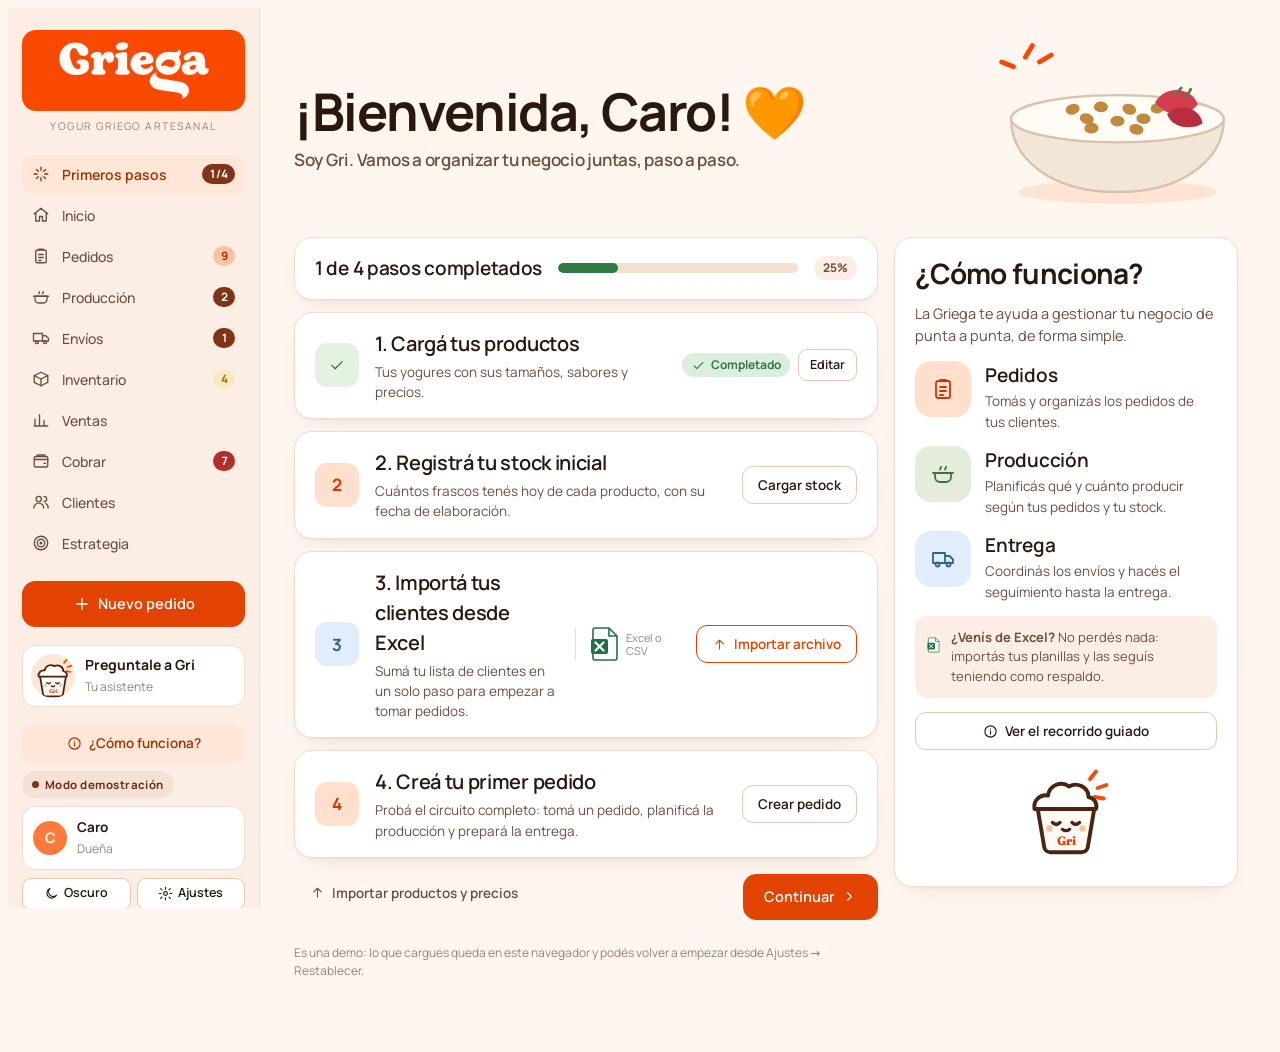
==== commit 8b1cd1a0: "nuevo" ====
--- a/index.html
+++ b/index.html
@@ -8,8 +8,13 @@
 <meta name="description" content="Sistema de gestión de La Griega · demo">
 <link rel="preconnect" href="https://fonts.googleapis.com">
 <link rel="preconnect" href="https://fonts.gstatic.com" crossorigin>
-<link rel="stylesheet" href="https://fonts.googleapis.com/css2?family=Fraunces:opsz,wght,SOFT,WONK@9..144,100..900,0..100,0..1&family=Manrope:wght@400;500;600;700;800&display=swap">
+<link rel="stylesheet" href="https://fonts.googleapis.com/css2?family=Fraunces:opsz,wght@9..144,800&text=Gri&display=swap">
 <style>
+@font-face{font-family:'Manrope';font-style:normal;font-weight:400;font-display:swap;src:url([data-uri]) format('woff2')}
+@font-face{font-family:'Manrope';font-style:normal;font-weight:500;font-display:swap;src:url([data-uri]) format('woff2')}
+@font-face{font-family:'Manrope';font-style:normal;font-weight:600;font-display:swap;src:url([data-uri]) format('woff2')}
+@font-face{font-family:'Manrope';font-style:normal;font-weight:700;font-display:swap;src:url([data-uri]) format('woff2')}
+
 /* Layout: barra lateral fija + lienzo de tarjetas en escritorio; barra superior, navegación inferior y hojas modales en celular.
    Identidad: La Griega — naranja de marca, tipografía redondeada tipo Cooper (Fraunces "SOFT"), fondos crema cálidos. */
 :root{
@@ -155,7 +160,7 @@
 .btn[disabled]{opacity:.45;cursor:not-allowed}
 
 /* ---------- Chips y badges ---------- */
-.badge{min-width:22px;height:20px;padding:0 7px;border-radius:99px;font-size:11.5px;font-weight:800;display:inline-grid;place-items:center;background:var(--sage-2);color:var(--sage-ink);font-variant-numeric:tabular-nums}
+.badge{min-width:22px;height:20px;padding:0 7px;border-radius:99px;font-size:11.5px;font-weight:700;display:inline-grid;place-items:center;background:var(--sage-2);color:var(--sage-ink);font-variant-numeric:tabular-nums}
 .badge.terra{background:var(--terra);color:#fff}
 .badge.bad{background:var(--bad);color:#fff}
 .badge.warn{background:var(--warn-soft);color:var(--warn)}
@@ -195,7 +200,7 @@
 .opt[disabled]{opacity:.4}
 .stepper{display:inline-flex;align-items:center;border:1px solid var(--line-2);border-radius:11px;overflow:hidden;height:40px;background:var(--surface)}
 .stepper button{width:38px;height:100%;font-size:18px;font-weight:700}
-.stepper input{width:48px;height:100%;border:0;text-align:center;font-weight:800;background:transparent}
+.stepper input{width:48px;height:100%;border:0;text-align:center;font-weight:700;background:transparent}
 
 /* ---------- Listas ---------- */
 .rows{display:flex;flex-direction:column}
@@ -208,7 +213,7 @@
 .row-sub{font-size:12.5px;color:var(--ink-3);margin-top:2px;overflow-wrap:anywhere}
 .row-end{text-align:right;flex:none;display:flex;flex-direction:column;align-items:flex-end;gap:3px}
 .row-end b{font-variant-numeric:tabular-nums}
-.time-tag{flex:none;width:58px;text-align:center;font-weight:800;font-size:13px;padding:6px 0;border-radius:9px;background:var(--surface-2);font-variant-numeric:tabular-nums}
+.time-tag{flex:none;width:58px;text-align:center;font-weight:700;font-size:13px;padding:6px 0;border-radius:9px;background:var(--surface-2);font-variant-numeric:tabular-nums}
 .empty{padding:22px;text-align:center;color:var(--ink-3);border:1px dashed var(--line-2);border-radius:13px;font-size:13.5px}
 
 /* Barras de progreso */
@@ -246,9 +251,9 @@
 .ocard.drag-src{opacity:.35}
 .drag-ghost{position:fixed;z-index:200;pointer-events:none;transform:rotate(2deg);box-shadow:var(--shadow-lg);opacity:.95}
 .oc-top{display:flex;align-items:baseline;justify-content:space-between;gap:8px}
-.oc-num{font-weight:800;font-size:13px;color:var(--ink-3)}
-.oc-name{font-weight:800;font-size:15px}
-.oc-total{font-weight:800;font-variant-numeric:tabular-nums}
+.oc-num{font-weight:700;font-size:13px;color:var(--ink-3)}
+.oc-name{font-weight:700;font-size:15px}
+.oc-total{font-weight:700;font-variant-numeric:tabular-nums}
 .oc-items{font-size:13px;line-height:1.55}
 .oc-items b{font-variant-numeric:tabular-nums}
 .oc-meta{font-size:12px;color:var(--ink-2);display:flex;gap:10px;flex-wrap:wrap}
@@ -266,13 +271,13 @@
 .ship-time span{font-size:11.5px;color:var(--ink-3)}
 .ship-body{min-width:0;display:flex;flex-direction:column;gap:10px}
 .ship-head{display:flex;justify-content:space-between;gap:10px;flex-wrap:wrap;align-items:baseline}
-.ship-head h3{margin:0;font-size:17px;font-weight:800}
+.ship-head h3{margin:0;font-size:17px;font-weight:700}
 .ship-grid{display:grid;grid-template-columns:repeat(3,minmax(0,1fr));gap:10px 18px;font-size:13px}
 .ship-grid dt{font-size:11px;font-weight:700;letter-spacing:.08em;text-transform:uppercase;color:var(--ink-3);margin-bottom:2px}
 .ship-grid dd{margin:0;overflow-wrap:anywhere}
 .ship-states{display:flex;gap:8px;flex-wrap:wrap}
 .state{display:flex;flex-direction:column;gap:3px;padding:7px 10px;border-radius:10px;background:var(--surface-2);min-width:130px}
-.state small{font-size:10.5px;font-weight:800;letter-spacing:.1em;text-transform:uppercase;color:var(--ink-3)}
+.state small{font-size:10.5px;font-weight:700;letter-spacing:.1em;text-transform:uppercase;color:var(--ink-3)}
 .ship-actions{display:flex;gap:6px;flex-wrap:wrap}
 .incident{display:flex;gap:10px;align-items:center;padding:9px 12px;border-radius:10px;background:var(--bad-soft);color:var(--bad);font-size:13px;font-weight:600;flex-wrap:wrap}
 .incident .btn{margin-left:auto}
@@ -333,7 +338,7 @@
 .sku-nums span{font-size:11.5px;color:var(--ink-3)}
 
 /* Clientes */
-.cl-av{width:40px;height:40px;border-radius:50%;display:grid;place-items:center;font-weight:800;font-size:14px;flex:none;background:var(--sage-soft);color:var(--sage-ink)}
+.cl-av{width:40px;height:40px;border-radius:50%;display:grid;place-items:center;font-weight:700;font-size:14px;flex:none;background:var(--sage-soft);color:var(--sage-ink)}
 .cl-av.biz{background:var(--terra-soft);color:var(--terra-ink);border-radius:12px}
 .stat-grid{display:grid;grid-template-columns:repeat(3,minmax(0,1fr));gap:10px}
 .stat{background:var(--surface-2);border-radius:12px;padding:10px 12px}
@@ -372,7 +377,7 @@
 .m-foot .grow{margin-right:auto}
 .total-box{display:flex;flex-direction:column;gap:6px;background:var(--surface-2);border-radius:14px;padding:14px 16px;font-size:13.5px}
 .total-box div{display:flex;justify-content:space-between;gap:10px}
-.total-box .big{font-size:20px;font-weight:800;padding-top:6px;border-top:1px solid var(--line-2)}
+.total-box .big{font-size:20px;font-weight:700;padding-top:6px;border-top:1px solid var(--line-2)}
 .line-item{display:flex;align-items:center;gap:10px;padding:10px 12px;border-radius:12px;background:var(--surface-2)}
 .line-item .row-main{font-size:13.5px}
 .builder{border:1px solid var(--line);border-radius:16px;padding:14px;display:flex;flex-direction:column;gap:12px}
@@ -467,8 +472,8 @@
 }
 
 /* ---------- Marca La Griega ---------- */
-.page-head h1,.sec-title h2,.k-val,.m-head h2,.brand-name,.hero-stats b,.ship-time b,.need,.sku-nums b,.serif{font-variation-settings:"SOFT" 100,"WONK" 0;font-weight:800;letter-spacing:-.02em}
-.page-head h1{font-weight:900}
+.page-head h1,.sec-title h2,.k-val,.m-head h2,.brand-name,.hero-stats b,.ship-time b,.need,.sku-nums b,.serif{font-weight:700;letter-spacing:-.02em}
+.page-head h1{font-weight:700}
 .sec-title h2,.m-head h2{font-weight:700}
 .brand-logo{display:flex;align-items:center;justify-content:center;background:var(--brand);border-radius:14px;padding:12px 14px}
 .brand-logo img{display:block;width:100%;max-width:150px;height:auto}
@@ -476,7 +481,7 @@
 .side .brand .brand-tag{text-align:center;margin:0}
 .topbar .brand-logo{padding:6px 10px;border-radius:10px}
 .topbar .brand-logo img{width:84px}
-.brand-mark{background:var(--brand);color:#fff;font-family:var(--f-display);font-variation-settings:"SOFT" 100;font-weight:900;font-size:22px}
+.brand-mark{background:var(--brand);color:#fff;font-family:var(--f-display);font-weight:700;font-size:22px}
 .hero{background:var(--brand);color:#fff;border-color:transparent;
   --sage:#FFFFFF;--sage-2:rgba(255,255,255,.35);--sage-ink:#FFFFFF;--glass:rgba(255,255,255,.28);--glass-line:rgba(255,255,255,.6);--yog:#FFF8EE}
 .hero .eyebrow,.hero .k-sub,.hero .hero-stats span,.hero .delta{color:rgba(255,255,255,.88)}
@@ -489,12 +494,12 @@
 
 /* ---------- Gri ---------- */
 .g-welcome{grid-template-columns:minmax(0,1.55fr) minmax(0,1fr);align-items:stretch}
-.gri-av{width:34px;height:34px;border-radius:50%;background:var(--brand);color:#fff;display:inline-grid;place-items:center;flex:none;font-family:var(--f-display);font-variation-settings:"SOFT" 100;font-weight:900;font-size:19px;line-height:1;box-shadow:0 0 0 3px var(--sage-soft)}
+.gri-av{width:34px;height:34px;border-radius:50%;background:var(--brand);color:#fff;display:inline-grid;place-items:center;flex:none;font-family:var(--f-display);font-weight:700;font-size:19px;line-height:1;box-shadow:0 0 0 3px var(--sage-soft)}
 .gri-av.lg{width:46px;height:46px;font-size:26px}
 .gri-av.sm{width:28px;height:28px;font-size:16px;box-shadow:none}
 .gri-welcome{display:flex;flex-direction:column;gap:12px;padding:22px 24px;background:radial-gradient(120% 140% at 100% 0%,var(--sage-soft) 0%,var(--surface) 55%)}
 .gw-head{display:flex;align-items:center;gap:12px}
-.gw-title{margin:2px 0 0;font-family:var(--f-display);font-variation-settings:"SOFT" 100;font-weight:900;font-size:38px;line-height:1.05;letter-spacing:-.02em;text-wrap:balance}
+.gw-title{margin:2px 0 0;font-family:var(--f-display);font-weight:700;font-size:38px;line-height:1.05;letter-spacing:-.02em;text-wrap:balance}
 .gw-text{margin:0;font-size:15.5px;line-height:1.6;color:var(--ink-2);max-width:66ch}
 .gw-text b{color:var(--ink)}
 .gw-acts{margin-top:4px}
@@ -502,7 +507,7 @@
 .hero-c .k-val{font-size:46px}
 .hero-mini{display:grid;grid-template-columns:repeat(3,minmax(0,1fr));gap:10px;margin-top:8px;padding-top:12px;border-top:1px solid rgba(255,255,255,.25)}
 .hero-mini div{display:flex;flex-direction:column;min-width:0}
-.hero-mini b{font-family:var(--f-display);font-variation-settings:"SOFT" 100;font-weight:800;font-size:20px}
+.hero-mini b{font-family:var(--f-display);font-weight:700;font-size:20px}
 .hero-mini span{font-size:11.5px;color:rgba(255,255,255,.85)}
 .hero-c .hero-actions{margin-top:auto;padding-top:12px}
 .recs{display:flex;flex-direction:column;gap:10px}
@@ -510,18 +515,18 @@
 .rec-bad{--rc:var(--bad)} .rec-warn{--rc:var(--warn)} .rec-good{--rc:var(--good)} .rec-info{--rc:var(--info)}
 .rec-ico{width:32px;height:32px;border-radius:10px;display:grid;place-items:center;flex:none;background:var(--surface);color:var(--rc)}
 .rec-body{min-width:0;display:flex;flex-direction:column;gap:6px}
-.rec-level{font-size:10.5px;font-weight:800;letter-spacing:.1em;text-transform:uppercase;color:var(--rc)}
+.rec-level{font-size:10.5px;font-weight:700;letter-spacing:.1em;text-transform:uppercase;color:var(--rc)}
 .rec p{margin:0;font-size:14px;line-height:1.5}
 .rec-acts{display:flex;gap:6px;flex-wrap:wrap;margin-top:2px}
 .rec-rest{margin-top:12px;border-top:1px solid var(--line);padding-top:8px;display:flex;flex-direction:column;gap:10px}
 .rest-toggle{display:flex;align-items:center;gap:6px;font-weight:700;font-size:13px;color:var(--ink-2);padding:6px 0}
 .rest-toggle:hover{color:var(--ink)}
-.gri-fab{position:fixed;right:max(22px,env(safe-area-inset-right,0px));bottom:max(22px,env(safe-area-inset-bottom,0px));z-index:90;display:flex;align-items:center;gap:9px;height:50px;padding:0 18px 0 10px;border-radius:99px;background:var(--ink);color:var(--bg);font-weight:800;font-size:14px;box-shadow:var(--shadow-lg)}
+.gri-fab{position:fixed;right:max(22px,env(safe-area-inset-right,0px));bottom:max(22px,env(safe-area-inset-bottom,0px));z-index:90;display:flex;align-items:center;gap:9px;height:50px;padding:0 18px 0 10px;border-radius:99px;background:var(--ink);color:var(--bg);font-weight:700;font-size:14px;box-shadow:var(--shadow-lg)}
 .gri-fab .gri-av{box-shadow:none}
 .gri-fab:hover{transform:translateY(-1px)}
 .gri-panel{position:fixed;top:0;right:0;bottom:0;z-index:95;width:min(420px,100vw);background:var(--surface);border-left:1px solid var(--line);box-shadow:var(--shadow-lg);display:flex;flex-direction:column;padding-top:env(safe-area-inset-top,0px);padding-bottom:env(safe-area-inset-bottom,0px);animation:slide .2s ease}
 .gp-head{display:flex;align-items:center;gap:10px;padding:16px 16px 14px;border-bottom:1px solid var(--line)}
-.gp-head b{display:block;font-family:var(--f-display);font-variation-settings:"SOFT" 100;font-weight:800;font-size:20px;line-height:1}
+.gp-head b{display:block;font-family:var(--f-display);font-weight:700;font-size:20px;line-height:1}
 .gp-head small{color:var(--ink-3);font-size:12px}
 .gp-head > div{flex:1}
 .gp-msgs{flex:1;overflow-y:auto;padding:16px;display:flex;flex-direction:column;gap:12px}
@@ -557,10 +562,10 @@
 
 /* ---------- Bienvenida y recorrido ---------- */
 .welcome{gap:14px;padding:28px 28px 8px}
-.w-title{margin:0;font-family:var(--f-display);font-variation-settings:"SOFT" 100;font-weight:900;font-size:32px;line-height:1.08;letter-spacing:-.02em;text-wrap:balance}
+.w-title{margin:0;font-family:var(--f-display);font-weight:700;font-size:32px;line-height:1.08;letter-spacing:-.02em;text-wrap:balance}
 .w-list{list-style:none;margin:4px 0 0;padding:0;display:flex;flex-direction:column;gap:14px;counter-reset:w}
 .w-list li{display:grid;grid-template-columns:30px minmax(0,1fr);gap:2px 12px;font-size:14px;line-height:1.5;counter-increment:w}
-.w-list li::before{content:counter(w);grid-row:1/3;width:30px;height:30px;border-radius:9px;background:var(--sage-soft);color:var(--sage-ink);display:grid;place-items:center;font-weight:800;font-size:13px}
+.w-list li::before{content:counter(w);grid-row:1/3;width:30px;height:30px;border-radius:9px;background:var(--sage-soft);color:var(--sage-ink);display:grid;place-items:center;font-weight:700;font-size:13px}
 .w-list b{display:block}
 .w-list span{color:var(--ink-2)}
 .w-foot{display:grid;grid-template-columns:1fr 1fr;gap:10px;border-top:0;padding:16px 28px 26px}
@@ -568,7 +573,7 @@
 .t-block{position:fixed;inset:0;pointer-events:auto}
 .t-spot{position:fixed;border:2px solid var(--brand);box-shadow:0 0 0 9999px rgba(30,16,8,.55);transition:all .25s ease;pointer-events:none}
 .t-pop{position:fixed;width:min(340px,calc(100vw - 24px));background:var(--surface);border-radius:18px;padding:18px 18px 16px;box-shadow:var(--shadow-lg);pointer-events:auto;display:flex;flex-direction:column;gap:6px;animation:pop .2s ease}
-.t-pop h3{margin:2px 0 0;font-family:var(--f-display);font-variation-settings:"SOFT" 100;font-weight:800;font-size:22px;line-height:1.15}
+.t-pop h3{margin:2px 0 0;font-family:var(--f-display);font-weight:700;font-size:22px;line-height:1.15}
 .t-pop p{margin:0;font-size:14px;line-height:1.55;color:var(--ink-2)}
 .t-pop p b{color:var(--ink)}
 .t-foot{display:flex;align-items:center;gap:6px;margin-top:10px}
@@ -615,7 +620,7 @@
 
 /* Ayuda contextual */
 .qhelp{position:relative;margin-left:auto;flex:none}
-.qhelp summary{list-style:none;width:20px;height:20px;border-radius:50%;display:grid;place-items:center;font-size:11.5px;font-weight:800;color:var(--ink-3);border:1.5px solid var(--line-2);cursor:pointer;background:var(--surface)}
+.qhelp summary{list-style:none;width:20px;height:20px;border-radius:50%;display:grid;place-items:center;font-size:11.5px;font-weight:700;color:var(--ink-3);border:1.5px solid var(--line-2);cursor:pointer;background:var(--surface)}
 .qhelp summary::-webkit-details-marker{display:none}
 .qhelp[open] summary{color:var(--on-primary);background:var(--primary);border-color:var(--primary)}
 .qhelp p{position:absolute;right:-6px;top:26px;z-index:20;width:min(260px,72vw);margin:0;padding:11px 13px;border-radius:12px;background:var(--ink);color:var(--bg);font-size:12.5px;line-height:1.5;font-weight:500;box-shadow:var(--shadow-lg)}
@@ -640,7 +645,7 @@
 .gri-banner.tone-blue{background:var(--t-blue);border-color:var(--t-blue-line)}
 .gri-banner .gri-av{background:var(--surface)}
 .gb-main{flex:1;min-width:0}
-.gb-name{font-family:var(--f-display);font-variation-settings:"SOFT" 100;font-weight:800;font-size:18px;display:flex;align-items:center;gap:8px;flex-wrap:wrap}
+.gb-name{font-family:var(--f-display);font-weight:700;font-size:18px;display:flex;align-items:center;gap:8px;flex-wrap:wrap}
 .gb-name span{font-family:var(--f-body);font-size:11.5px;font-weight:700;padding:2px 9px;border-radius:99px;background:var(--surface);color:var(--ink-2)}
 .gri-banner p{margin:2px 0 0;font-size:15px;line-height:1.5}
 .tone-blue .gb-name{color:var(--t-blue-i)}
@@ -658,9 +663,9 @@
 .att-ico{width:36px;height:36px;border-radius:50%;display:grid;place-items:center}
 .lv-red .att-ico{background:var(--t-red);color:var(--t-red-i)} .lv-amber .att-ico{background:var(--t-amber);color:var(--t-amber-i)} .lv-green .att-ico{background:var(--t-green);color:var(--t-green-i)} .lv-blue .att-ico{background:var(--t-blue);color:var(--t-blue-i)}
 .att-main{min-width:0}
-.att-main b{display:block;font-size:15px;font-weight:800}
+.att-main b{display:block;font-size:15px;font-weight:700}
 .att-main span{display:block;font-size:12.5px;color:var(--ink-2);line-height:1.45;margin-top:2px}
-.lvl{font-size:11.5px;font-weight:800;padding:4px 10px;border-radius:99px;white-space:nowrap}
+.lvl{font-size:11.5px;font-weight:700;padding:4px 10px;border-radius:99px;white-space:nowrap}
 .lvl-red{background:var(--t-red);color:var(--t-red-i)} .lvl-amber{background:var(--t-amber);color:var(--t-amber-i)} .lvl-green{background:var(--t-green);color:var(--t-green-i)} .lvl-blue{background:var(--t-blue);color:var(--t-blue-i)}
 .sec-title .link{background:none;border:0;cursor:pointer}
 
@@ -670,7 +675,7 @@
 .ship-row{display:grid;grid-template-columns:auto minmax(0,1fr) auto 16px;gap:12px;align-items:center;padding:11px 0;border-top:1px solid var(--line);text-align:left;width:100%}
 .ship-row:first-child{border-top:0}
 .ship-row:hover .sr-main b{text-decoration:underline;text-underline-offset:3px}
-.sr-time{display:inline-flex;align-items:center;gap:6px;font-weight:800;font-variant-numeric:tabular-nums;padding:6px 10px;border-radius:10px;background:var(--t-blue);color:var(--t-blue-i)}
+.sr-time{display:inline-flex;align-items:center;gap:6px;font-weight:700;font-variant-numeric:tabular-nums;padding:6px 10px;border-radius:10px;background:var(--t-blue);color:var(--t-blue-i)}
 .sr-main{min-width:0;display:flex;flex-direction:column}
 .sr-main b{font-size:14px}
 .sr-main small{color:var(--ink-3);font-size:12px}
@@ -690,10 +695,10 @@
 .ship2 > div{padding:16px 18px;min-width:0}
 .ship2 > div + div{border-left:1px solid var(--line)}
 .s-name{display:flex;align-items:center;gap:8px;flex-wrap:wrap;margin-bottom:8px}
-.s-name h3{margin:0;font-family:var(--f-display);font-variation-settings:"SOFT" 100;font-weight:800;font-size:21px}
+.s-name h3{margin:0;font-family:var(--f-display);font-weight:700;font-size:21px}
 .s-line{display:flex;gap:8px;align-items:flex-start;font-size:13.5px;margin-top:6px;color:var(--ink)}
 .s-line .ico{margin-top:2px;color:var(--ink-3)}
-.s-lbl{font-size:11px;font-weight:800;letter-spacing:.09em;text-transform:uppercase;color:var(--ink-3);margin-bottom:6px}
+.s-lbl{font-size:11px;font-weight:700;letter-spacing:.09em;text-transform:uppercase;color:var(--ink-3);margin-bottom:6px}
 .s-item{display:flex;gap:8px;align-items:center;font-size:13.5px;padding:6px 8px;border-radius:10px;background:var(--surface-2);margin-top:6px}
 .s-states{display:flex;flex-direction:column;gap:7px;align-items:flex-start}
 .s-acts{display:flex;flex-direction:column;gap:8px;background:var(--surface-2)}
@@ -711,7 +716,7 @@
 .need-card > *:not(.nc-head){margin:0 20px}
 .need-card > *:last-child{margin-bottom:20px}
 .nc-head{display:flex;gap:14px;align-items:center;padding:18px 20px}
-.nc-head h2{margin:0;font-family:var(--f-display);font-variation-settings:"SOFT" 100;font-weight:800;font-size:23px}
+.nc-head h2{margin:0;font-family:var(--f-display);font-weight:700;font-size:23px}
 .nc-head p{margin:2px 0 0;font-size:13px;color:var(--ink-2)}
 .nc-orange{background:var(--t-orange)} .nc-cream{background:var(--surface-2)}
 .nc-ico{width:48px;height:48px;border-radius:50%;display:grid;place-items:center;background:var(--surface);flex:none}
@@ -723,7 +728,7 @@
 .pt-h span:not(:first-child),.pt-r span:not(:first-child){text-align:center}
 .pt-r{font-size:16px;font-variant-numeric:tabular-nums}
 .pt-name{display:flex;gap:8px;align-items:center;font-size:14px;min-width:0}
-.hl{font-style:normal;font-weight:800;display:inline-block;min-width:44px;padding:5px 10px;border-radius:10px;background:var(--t-orange);color:var(--t-orange-i)}
+.hl{font-style:normal;font-weight:700;display:inline-block;min-width:44px;padding:5px 10px;border-radius:10px;background:var(--t-orange);color:var(--t-orange-i)}
 .hl.soft{background:var(--surface-2);color:var(--ink)}
 .nc-acts{display:flex;gap:8px;flex-wrap:wrap}
 
@@ -747,15 +752,15 @@
 .pay-block{display:flex;flex-direction:column;gap:6px;border-top:4px solid var(--pc)}
 .pb-red{--pc:var(--t-red-i)} .pb-amber{--pc:var(--t-amber-i)} .pb-green{--pc:var(--t-green-i)}
 .pb-head{display:flex;justify-content:space-between;gap:12px;align-items:flex-start;margin-bottom:4px}
-.pb-head h2{margin:0;font-family:var(--f-display);font-variation-settings:"SOFT" 100;font-weight:700;font-size:22px}
+.pb-head h2{margin:0;font-family:var(--f-display);font-weight:700;font-size:22px}
 .pb-head p{margin:2px 0 0;font-size:12.5px;color:var(--ink-3)}
-.pb-total{font-family:var(--f-display);font-variation-settings:"SOFT" 100;font-weight:800;font-size:26px;color:var(--pc);white-space:nowrap;font-variant-numeric:tabular-nums}
+.pb-total{font-family:var(--f-display);font-weight:700;font-size:26px;color:var(--pc);white-space:nowrap;font-variant-numeric:tabular-nums}
 .pay-row{display:flex;gap:14px;align-items:center;padding:12px 0;border-top:1px solid var(--line);flex-wrap:wrap}
 .pay-row:first-child{border-top:0}
 .pay-end{display:flex;align-items:center;gap:10px;margin-left:auto}
-.amt{font-size:17px;font-variant-numeric:tabular-nums;font-weight:800}
+.amt{font-size:17px;font-variant-numeric:tabular-nums;font-weight:700}
 .paid-bar{display:flex;align-items:center;gap:8px;margin-top:6px}.paid-bar .prog{width:120px}
-.linklike{font-weight:800;text-align:left}
+.linklike{font-weight:700;text-align:left}
 .linklike:hover{text-decoration:underline;text-underline-offset:3px}
 
 /* Clientes */
@@ -781,14 +786,14 @@
 .onb-art{width:260px;flex:none}.onb-art svg{width:100%;height:auto}
 .onb-grid{grid-template-columns:minmax(0,1.7fr) minmax(0,1fr);align-items:start}
 .onb-progress{display:flex;align-items:center;gap:16px;padding:16px 20px}
-.onb-progress b{font-family:var(--f-display);font-variation-settings:"SOFT" 100;font-size:19px;white-space:nowrap}
+.onb-progress b{font-family:var(--f-display);font-size:19px;white-space:nowrap}
 .onb-progress .prog{flex:1;height:10px}
 .onb-step{display:flex;align-items:center;gap:16px;padding:16px 20px}
-.onb-num{width:44px;height:44px;border-radius:12px;display:grid;place-items:center;flex:none;font-weight:800;font-size:17px;background:var(--t-orange);color:var(--t-orange-i)}
+.onb-num{width:44px;height:44px;border-radius:12px;display:grid;place-items:center;flex:none;font-weight:700;font-size:17px;background:var(--t-orange);color:var(--t-orange-i)}
 .onb-step:nth-child(4) .onb-num{background:var(--t-blue);color:var(--t-blue-i)}
 .onb-step.ok .onb-num{background:var(--t-green);color:var(--t-green-i)}
 .onb-txt{flex:1;min-width:0}
-.onb-txt h3{margin:0;font-family:var(--f-display);font-variation-settings:"SOFT" 100;font-weight:800;font-size:20px}
+.onb-txt h3{margin:0;font-family:var(--f-display);font-weight:700;font-size:20px}
 .onb-txt p{margin:3px 0 0;font-size:13.5px;color:var(--ink-2)}
 .onb-act{display:flex;gap:8px;align-items:center;flex:none}
 .xls{display:flex;align-items:center;gap:6px;padding-left:14px;border-left:1px solid var(--line);flex:none}
@@ -799,7 +804,7 @@
 .how-item{display:flex;gap:14px;align-items:flex-start}
 .how-ico{width:56px;height:56px;border-radius:16px;display:grid;place-items:center;flex:none}
 .how-ico .ico{width:24px;height:24px}
-.how-item b{font-family:var(--f-display);font-variation-settings:"SOFT" 100;font-weight:800;font-size:19px}
+.how-item b{font-family:var(--f-display);font-weight:700;font-size:19px}
 .how-item p{margin:2px 0 0;font-size:13.5px;color:var(--ink-2)}
 .excel-note{display:flex;gap:10px;align-items:flex-start;padding:12px;border-radius:12px;background:var(--surface-2)}
 .excel-note p{margin:0;font-size:13px;color:var(--ink-2)}
@@ -869,6 +874,105 @@
 .s-sec{grid-template-columns:repeat(2,minmax(0,1fr))}
 .s-sec .btn{padding:0 8px;font-size:12px}
 .s-sec .btn.ghost{border-color:var(--line-2)}
+
+/* ---------- Inicio definitivo ---------- */
+.home{gap:22px}
+.home .gri-hello{padding:22px 28px;gap:28px;background:linear-gradient(100deg,var(--surface) 50%,var(--t-orange) 135%)}
+.home .gh-mascot{padding-right:28px}
+.home .gri-hello .gw-title{font-size:40px}
+.home .gw-text{font-size:16px;color:var(--ink-2)}
+.home .gw-acts{margin-top:6px}
+.home-kpis{grid-template-columns:repeat(4,minmax(0,1fr));gap:18px}
+.home-kpis .kpi{padding:18px 20px;gap:8px}
+.home-kpis .k-val{font-size:36px;font-weight:700}
+.home-kpis .bg-orange .k-val{color:var(--t-orange-i)}
+.home-kpis .bg-sage .k-val{color:var(--t-sage-i)}
+.home-kpis .bg-blue .k-val{color:var(--t-blue-i)}
+.home-kpis .kpi:not([class*="bg-"]) .k-ico{background:var(--t-orange);color:var(--t-orange-i)}
+.home-cols{gap:18px;align-items:stretch}
+.home-cols .card{padding:22px 24px}
+.home .sec-title h2{font-size:24px;font-weight:700}
+.home .att{grid-template-columns:40px minmax(0,1fr) auto auto;padding:14px 0}
+.home .att-ico{width:40px;height:40px}
+.home .att-main b{font-size:16px}
+.home .att-main span{white-space:nowrap;overflow:hidden;text-overflow:ellipsis;font-size:13.5px}
+.home .att .btn{min-width:150px}
+.home .att .btn:not(.primary){border-color:var(--line-2)}
+.att-list.all .att{grid-template-columns:36px minmax(0,1fr) auto}
+.home .ship-row{grid-template-columns:auto minmax(0,1fr) 16px;padding:14px 0}
+.home .sr-time{padding:8px 12px;font-size:15px}
+.home .sr-main b{font-size:16px}
+.home .sr-main small{font-size:13px}
+@media (max-width:1280px){.home .att .btn{min-width:0}}
+@media (max-width:1100px){.home-kpis{grid-template-columns:repeat(2,minmax(0,1fr))}}
+@media (max-width:760px){
+  .home{gap:16px}
+  .home .gri-hello{padding:18px;gap:10px}
+  .home .gh-mascot{padding-right:0}.home .gh-mascot svg{width:68px;height:68px}
+  .home .gri-hello .gw-title{font-size:28px}
+  .home .gw-text{font-size:15px}
+  .home-kpis{gap:12px}
+  .home-kpis .kpi{padding:14px}
+  .home-kpis .k-val{font-size:26px}
+  .home-kpis .k-label{font-size:12.5px}
+  .home-cols .card{padding:18px}
+  .home .sec-title h2{font-size:21px}
+  .home .att,.att-list.all .att{grid-template-columns:40px minmax(0,1fr);row-gap:8px}
+  .home .att > span:empty{display:none}
+  .home .att .lvl,.home .att .btn,.att-list.all .att .chips{grid-column:2;justify-self:start}
+  .home .att-main span{white-space:normal}
+  .home .gw-acts .btn{flex:1 1 auto}
+}
+@media (max-width:359px){.home-kpis{grid-template-columns:minmax(0,1fr)}}
+
+/* =====================================================================
+   Tipografía global: Manrope (embebida, con alternativas del sistema).
+   Títulos 700 · tarjetas y secciones 600 · cifras 700 tabulares · botones 600 · menú 500 · texto 400.
+   El logo es una imagen y la mascota conserva su propia letra.
+   ===================================================================== */
+:root{--f-display:'Manrope',system-ui,-apple-system,'Segoe UI',Roboto,'Helvetica Neue',Arial,sans-serif;--f-body:'Manrope',system-ui,-apple-system,'Segoe UI',Roboto,'Helvetica Neue',Arial,sans-serif}
+body{font-weight:400;line-height:1.5;font-feature-settings:"ss01" 0}
+h1,h2,h3{font-family:var(--f-display)}
+.page-head h1,.gw-title,.w-title,.home .gri-hello .gw-title{font-weight:700;letter-spacing:-.025em;line-height:1.12}
+.page-head h1{font-size:36px}
+.home .gri-hello .gw-title{font-size:38px}
+.sec-title h2,.m-head h2,.nc-head h2,.pb-head h2,.s-name h3,.onb-txt h3,.how-item b,.t-pop h3,.gp-head b,.gb-name,.big-h2,.onb-progress b,.w-title.big + p{font-weight:600;letter-spacing:-.015em}
+.sec-title h2{font-size:21px}
+.home .sec-title h2{font-size:23px}
+.m-head h2{font-size:23px}
+.big-h2{font-size:25px!important}
+.k-val,.home-kpis .k-val,.need,.sku-nums b,.pb-total,.hero-mini b,.ship-time b,.amt,.hl,.oc-total,.stat b,.hist-date b,.gp-head b{font-variant-numeric:tabular-nums}
+.k-val,.home-kpis .k-val,.need,.sku-nums b,.pb-total,.hero-mini b,.ship-time b,.amt,.hl,.oc-total{font-weight:700;letter-spacing:-.025em;white-space:nowrap}
+.k-val{font-size:30px;line-height:1.1}
+.k-val.sm{font-size:25px}
+.home-kpis .k-val{font-size:34px}
+.btn,.seg button,.opt,.chip-btn,.rest-toggle,.linklike,.sec-title .link{font-weight:600}
+.nav a{font-weight:500}
+.nav a.on{font-weight:600}
+.k-label,.row-sub,.hint,.k-sub,.att-main span,.oc-meta,.s-line,.gw-text,.gri-banner p,.how-item p,.onb-txt p{font-weight:400}
+.k-label{font-size:13.5px;color:var(--ink-2)}
+.eyebrow{font-weight:600}
+.row-title,.oc-name,.att-main b,.sr-main b,.ii-name b,.pt-name b{font-weight:600}
+.brand-name{font-weight:700}
+.sec-title{flex-wrap:wrap;row-gap:4px}
+.sec-title .link{white-space:nowrap}
+@media (max-width:1280px){.home-kpis .k-val{font-size:30px}}
+@media (max-width:760px){
+  .page-head h1{font-size:28px}
+  .home .gri-hello .gw-title,.gw-title{font-size:26px}
+  .home-kpis .k-val,.k-val{font-size:24px}
+  .k-val.sm{font-size:21px}
+  .sec-title h2,.home .sec-title h2{font-size:19px}
+  .m-head h2{font-size:20px}
+  .big-h2{font-size:21px!important}
+  .w-title.big{font-size:30px}
+}
+@media (max-width:380px){.home-kpis .k-val,.k-val{font-size:21px}.k-val.sm{font-size:19px}}
+/* Cifras sueltas grandes: proporcionales (se ven más compactas); en listas y tablas siguen tabulares */
+.k-val,.home-kpis .k-val,.pb-total,.need,.sku-nums b,.hero-mini b,.ship-time b{font-variant-numeric:proportional-nums lining-nums}
+.att-main b,.sr-main b{font-weight:600;color:var(--ink)}
+.nc-head h2{font-size:21px}
+@media (max-width:760px){.nc-head h2,.pb-head h2,.onb-txt h3,.how-item b{font-size:18px}.nc-head{padding:16px}.nc-ico{width:40px;height:40px}.s-name h3{font-size:19px}}
 
 </style>
 </head>
@@ -2557,10 +2661,10 @@
   const forOrders = sum(plan, p => p.forOrders), forStock = sum(plan, p => p.forStock);
   if (Object.keys(uncovered).length) {
     const first = shortToday.slice().sort((a, b) => a.slot.localeCompare(b.slot))[0];
-    add({ id: 'short-today', level: 'urgente', score: 90, icon: 'pot', title: 'Producir lo que falta para hoy', reason: `Faltan ${joinList(skuList(uncovered))} para pedidos que salen desde las ${slotStart(first.slot)}. Te puedo organizar la producción.`, todo: 'producir lo que falta para las entregas de hoy',
+    add({ id: 'short-today', level: 'urgente', score: 90, icon: 'pot', title: 'Producir lo que falta para hoy', brief: `Faltan unidades para entregas desde las ${slotStart(first.slot)}.`, reason: `Faltan ${joinList(skuList(uncovered))} para pedidos que salen desde las ${slotStart(first.slot)}. Te puedo organizar la producción.`, todo: 'producir lo que falta para las entregas de hoy',
       actions: [{ label: 'Organizar producción', act: 'gri-prodlist', arg: 'pedidos', primary: true }] });
   } else if (forOrders) {
-    add({ id: 'prod', level: 'hoy', score: 80, icon: 'pot', title: 'Completar la producción pendiente', reason: `Tenemos que preparar ${forOrders} ${pl(forOrders, 'unidad', 'unidades')} para cubrir los pedidos confirmados. Te puedo organizar la producción.`, todo: 'completar la producción pendiente',
+    add({ id: 'prod', level: 'hoy', score: 80, icon: 'pot', title: 'Completar la producción pendiente', brief: `Faltan ${forOrders} ${pl(forOrders, 'unidad', 'unidades')} para los pedidos confirmados.`, reason: `Tenemos que preparar ${forOrders} ${pl(forOrders, 'unidad', 'unidades')} para cubrir los pedidos confirmados. Te puedo organizar la producción.`, todo: 'completar la producción pendiente',
       actions: [{ label: 'Organizar producción', act: 'gri-prodlist', arg: 'pedidos', primary: true }] });
   }
   if (!forOrders && forStock) add({ id: 'restock', level: 'semana', score: 48, icon: 'boxes', title: 'Reponer stock mínimo', reason: `Los pedidos están cubiertos. Con ${forStock} ${pl(forStock, 'unidad', 'unidades')} más llegás a tu stock mínimo.`, todo: '',
@@ -2588,10 +2692,10 @@
   for (const p of plan) for (const k in p.sku.recipe) needIns[k] = (needIns[k] || 0) + p.sku.recipe[k] * p.need;
   for (const p of S.prodOrders.filter(p => p.status === 'programada' || p.status === 'en_curso')) { const s = skuById(p.skuId); for (const k in s.recipe) needIns[k] = (needIns[k] || 0) + s.recipe[k] * p.qty; }
   const blocking = S.insumos.filter(i => (needIns[i.id] || 0) > i.stock + 1e-9);
-  for (const i of blocking) add({ id: 'ins-block-' + i.id, level: 'urgente', score: 88, icon: 'bag', title: `Comprar ${i.name.toLowerCase()}`, reason: `Para la producción pendiente necesitamos ${fmtN(needIns[i.id])} ${i.unit} y hay ${fmtN(i.stock)} ${i.unit}.`, todo: `comprar ${i.name.toLowerCase()}`,
+  for (const i of blocking) add({ id: 'ins-block-' + i.id, level: 'urgente', score: 88, icon: 'bag', title: `Comprar ${i.name.toLowerCase()}`, brief: 'No alcanza para la producción pendiente.', reason: `Para la producción pendiente necesitamos ${fmtN(needIns[i.id])} ${i.unit} y hay ${fmtN(i.stock)} ${i.unit}.`, todo: `comprar ${i.name.toLowerCase()}`,
     actions: [{ label: 'Ver cuánto comprar', act: 'gri-buy', arg: i.id, primary: true }] });
   const low = S.insumos.filter(i => i.stock < i.min && !blocking.includes(i));
-  if (low.length === 1) { const i = low[0]; add({ id: 'ins-' + i.id, level: 'hoy', score: 60, icon: 'bag', title: `Revisar el stock de ${i.name.toLowerCase()}`, reason: `Nos estamos quedando sin ${i.name.toLowerCase()}: hay ${fmtN(i.stock)} ${i.unit} y el mínimo es ${fmtN(i.min)} ${i.unit}. ¿Revisamos cuánto comprar?`, todo: `revisar el stock de ${i.name.toLowerCase()}`,
+  if (low.length === 1) { const i = low[0]; add({ id: 'ins-' + i.id, level: 'hoy', score: 60, icon: 'bag', title: `Revisar el stock de ${i.name.toLowerCase()}`, brief: `Quedan ${fmtN(i.stock)} ${i.unit}, por debajo del mínimo de ${fmtN(i.min)} ${i.unit}.`, reason: `Nos estamos quedando sin ${i.name.toLowerCase()}: hay ${fmtN(i.stock)} ${i.unit} y el mínimo es ${fmtN(i.min)} ${i.unit}. ¿Revisamos cuánto comprar?`, todo: `revisar el stock de ${i.name.toLowerCase()}`,
     actions: [{ label: 'Ver cuánto comprar', act: 'gri-buy', arg: i.id, primary: true }] }); }
   else if (low.length > 1) add({ id: 'ins-many', level: 'hoy', score: 60, icon: 'bag', title: `Revisar ${low.length} insumos`, reason: `Están por debajo del mínimo: ${joinList(low.map(i => i.name.toLowerCase()))}.`, todo: 'revisar insumos que se están acabando',
     actions: [{ label: 'Ver insumos', act: 'gri-ins', primary: true }] });
@@ -2601,7 +2705,7 @@
     actions: [{ label: 'Dar de baja', act: 'gri-writeoff', primary: true }] });
 
   const owedLate = S.orders.filter(o => balanceOf(o) > 0 && o.deliveryDate < D).sort((a, b) => balanceOf(b) - balanceOf(a));
-  if (owedLate.length) { const c = clientById(owedLate[0].clientId); add({ id: 'owed', level: 'hoy', score: 58, icon: 'wallet', title: `Cobrar ${money(sum(owedLate, balanceOf))} atrasados`, reason: `${fname(c)}${owedLate.length > 1 ? ` y ${owedLate.length - 1} ${pl(owedLate.length - 1, 'cliente más', 'clientes más')}` : ''} ${owedLate.length > 1 ? 'tienen' : 'tiene'} saldo de entregas anteriores.`, todo: 'ponernos al día con los cobros',
+  if (owedLate.length) { const c = clientById(owedLate[0].clientId); add({ id: 'owed', level: 'hoy', score: 58, icon: 'wallet', title: `Cobrar ${money(sum(owedLate, balanceOf))} atrasados`, brief: `${owedLate.length} ${pl(owedLate.length, 'pedido')} de días anteriores sin cobrar.`, reason: `${fname(c)}${owedLate.length > 1 ? ` y ${owedLate.length - 1} ${pl(owedLate.length - 1, 'cliente más', 'clientes más')}` : ''} ${owedLate.length > 1 ? 'tienen' : 'tiene'} saldo de entregas anteriores.`, todo: 'ponernos al día con los cobros',
     actions: [{ label: 'Ver cobros', act: 'go', arg: 'cobrar', primary: true }] }); }
 
   const soonLots = S.lots.filter(l => l.qty > 0 && lotState(l) === 'proximo');
@@ -2769,78 +2873,63 @@
   },
 };
 
-/* ---------- Vista de Inicio ---------- */
-function attRow(r) {
+/* ---------- Inicio (versión definitiva: Gri, 4 indicadores, prioridades y envíos) ---------- */
+const briefOf = r => { if (r.brief) return r.brief; const m = r.reason.match(/^.*?[.?!](?=\s|$)/); return m ? m[0] : r.reason; };
+function attRow(r, i) {
   const L = LEVELS[r.level], a = r.actions[0];
-  return `<div class="att lv-${L.tone}"><span class="att-ico">${ic(r.icon)}</span><div class="att-main"><b>${esc(r.title)}</b><span>${esc(r.reason)}</span></div><span class="lvl lvl-${L.tone}">${L.label}</span><button class="btn sm ${a.primary ? 'primary' : ''}" data-act="${a.act}" ${a.arg ? `data-arg="${esc(a.arg)}"` : ''}>${esc(a.label)}</button></div>`;
+  return `<div class="att lv-${L.tone}"><span class="att-ico">${ic(r.icon)}</span><div class="att-main"><b>${esc(r.title)}</b><span title="${esc(r.reason)}">${esc(briefOf(r))}</span></div>${r.level === 'urgente' ? `<span class="lvl lvl-red">Urgente</span>` : '<span></span>'}<button class="btn sm ${i === 0 ? 'primary' : ''}" data-act="${a.act}" ${a.arg ? `data-arg="${esc(a.arg)}"` : ''}>${esc(a.label)}</button></div>`;
+}
+function griHello(recs) {
+  const top = recs.filter(r => r.level === 'urgente' || r.level === 'hoy');
+  if (!top.length) return 'Todo está al día. No hay nada urgente por resolver.';
+  const n = top.length;
+  return `${esc(S.config.user)}, tenés ${n === 1 ? 'una prioridad' : n + ' prioridades'} hoy. Empecemos por ${esc(top[0].todo || top[0].title.toLowerCase())}.`;
 }
 function vInicio() {
   const D = TODAY(), LW = addDays(D, -7), dname = DIAS[weekday(D)];
   const valid = S.orders.filter(o => !o.cancelled);
-  const created = d => valid.filter(o => o.createdAt === d);
-  const tod = created(D), lw = created(LW);
+  const tod = valid.filter(o => o.createdAt === D), lw = valid.filter(o => o.createdAt === LW);
   const sales = sum(tod, o => o.total), salesLW = sum(lw, o => o.total), profit = sum(tod, profitOf);
   const delivT = valid.filter(o => o.deliveryDate === D), delivLW = valid.filter(o => o.deliveryDate === LW);
-  const shipsT = delivT.filter(o => o.ship), shipsLeft = shipsT.filter(o => o.ship.status !== 'entregado');
-  const owedOrders = valid.filter(o => balanceOf(o) > 0), owed = sum(owedOrders, balanceOf);
-  const stocks = S.skus.map(s => skuStock(s.id));
-  const free = sum(stocks, s => s.free), reserved = sum(stocks, s => s.reserved), soon = sum(stocks, s => s.soon), expired = sum(stocks, s => s.expired);
+  const shipsT = delivT.filter(o => o.ship), shipsLeft = shipsT.filter(o => o.ship.status !== 'entregado'), shipsDone = shipsT.length - shipsLeft.length;
+  const cmp = (cur, prev) => prev ? delta(cur, prev, 'vs. ' + dname + ' pasado') : '<span>Sin datos para comparar</span>';
   const h = new Date().getHours();
   const greet = h < 13 ? '¡Buen día' : h < 20 ? '¡Buenas tardes' : '¡Buenas noches';
   const emoji = h < 13 ? '☀️' : h < 20 ? '🧡' : '🌙';
   const recs = griRecs();
-  const shown = U.gri.allMain ? recs : recs.slice(0, 3);
-  const firstAct = recs[0] && recs[0].actions[0];
-
-  const pos = S.prodOrders.filter(p => p.date === D && p.status !== 'cancelada');
-  const plan = productionPlan().filter(p => p.forOrders > 0);
-  const unplanned = plan.filter(p => !pos.some(x => x.skuId === p.sku.id && x.status !== 'finalizada'));
-  const prodRows = pos.map(p => {
-    const sku = skuById(p.skuId), fin = p.status === 'finalizada', cur = p.status === 'en_curso';
-    const pr = fin ? 1 : cur ? (p.stage + 1) / (STAGES.length + 1) : 0;
-    return `<div class="row"><span>${jar(sku.flavor, 34)}</span><div class="row-main"><div class="row-title">${esc(sku.name)}</div><div class="row-sub">${fin ? (p.realQty || p.qty) + ' unidades listas' : cur ? STAGES[p.stage] + ' · ' + p.qty + ' unidades' : 'Programada · ' + p.qty + ' unidades'}</div><div class="prog ${fin ? 'good' : cur ? 'terra' : ''}" style="margin-top:7px"><i style="width:${Math.round(pr * 100)}%"></i></div></div><div class="row-end">${fin ? '<span class="chip good">Lista</span>' : cur ? '<span class="chip warn">En curso</span>' : '<span class="chip">Programada</span>'}</div></div>`;
-  }).join('') + unplanned.map(p => `<div class="row"><span>${jar(p.sku.flavor, 34)}</span><div class="row-main"><div class="row-title">${esc(p.sku.name)}</div><div class="row-sub">Faltan ${p.forOrders} para pedidos</div><div class="prog" style="margin-top:7px"><i style="width:0"></i></div></div><div class="row-end"><button class="btn sm soft" data-act="po-new" data-arg="${p.sku.id}" data-qty="${p.forOrders}">Programar</button></div></div>`).join('');
-
-  const next = valid.filter(o => o.deliveryDate === D && o.status !== 'entregado' && o.ship).sort((a, b) => a.slot.localeCompare(b.slot));
-  const nextRows = next.slice(0, 5).map(o => `<button class="ship-row" data-act="order" data-arg="${o.id}"><span class="sr-time">${ic('truck', 'sm')}${slotStart(o.slot)}</span><span class="sr-main"><b>${esc(clientById(o.clientId).name)}</b><small>${esc(orderAddr(o).barrio)} · #${o.number}</small></span><span class="sr-pill">${shipPill(o)}</span>${ic('chev', 'sm sr-chev')}</button>`).join('');
-
-  const days = [];
-  for (let i = 6; i >= 0; i--) { const d = addDays(D, -i); const os = created(d); days.push({ label: DIAS_C[weekday(d)] + ' ' + new Date(toT(d)).getUTCDate(), v: sum(os, o => o.total), cls: i === 0 ? 'today' : '', tip: fmtLong(d) + ' · ' + money(sum(os, o => o.total)) + ' · ' + os.length + ' pedidos', arg: d }); }
-  const wk = sum(days, d => d.v), prevWk = sum(Array.from({ length: 7 }, (_, i) => sum(created(addDays(D, -7 - i)), o => o.total)));
-
-  return `<div class="wrap">
+  const first = recs.find(r => r.level === 'urgente' || r.level === 'hoy');
+  const fa = first && first.actions[0];
+  const next = shipsLeft.slice().sort((a, b) => a.slot.localeCompare(b.slot) || a.number - b.number).slice(0, 3);
+  return `<div class="wrap home">
   <section class="card gri-hello" aria-label="Resumen de Gri">
-    <div class="gh-mascot">${griMascot(104)}</div>
+    <div class="gh-mascot">${griMascot(96)}</div>
     <div class="gh-main"><div class="eyebrow">Gri · tu asistente · ${fmtLong(D)}</div>
       <h1 class="gw-title">${greet}, ${esc(S.config.user)}! ${emoji}</h1>
-      <p class="gw-text">${griSummary(recs)}</p>
-      <div class="chips gw-acts">${firstAct ? `<button class="btn primary" data-act="${firstAct.act}" ${firstAct.arg ? `data-arg="${esc(firstAct.arg)}"` : ''}>${esc(firstAct.label)}</button>` : ''}<button class="btn" data-act="gri-open">${ic('msg', 'sm')}Preguntale a Gri</button></div></div>
+      <p class="gw-text">${griHello(recs)}</p>
+      <div class="chips gw-acts">${fa ? `<button class="btn primary" data-act="${fa.act}" ${fa.arg ? `data-arg="${esc(fa.arg)}"` : ''}>${esc(fa.label)}</button>` : ''}<button class="btn" data-act="gri-open">${ic('msg', 'sm')}Preguntale a Gri</button></div></div>
   </section>
-  <div class="grid g-kpi">
-    ${kpi({ icon: 'chart', label: 'Vendiste hoy', value: money(sales), sub: delta(sales, salesLW, 'vs. ' + dname + ' pasado'), bg: 'orange', go: 'ventas', small: true, help: 'Suma de los pedidos que tomaste hoy, con descuentos aplicados.' })}
-    ${kpi({ icon: 'leaf', label: 'Ganancia bruta', value: money(profit), sub: 'margen ' + pctTxt(sales ? profit / sales : 0), bg: 'sage', go: 'ventas', small: true, help: 'Lo que queda después de restar ingredientes, envase, etiqueta y elaboración. No descuenta gastos fijos como alquiler o sueldos.' })}
-    ${kpi({ icon: 'orders', label: 'Pedidos de hoy', value: delivT.length, sub: delta(delivT.length, delivLW.length, 'vs. ' + dname + ' pasado'), go: 'pedidos' })}
-    ${kpi({ icon: 'truck', label: 'Envíos pendientes', value: shipsLeft.length, sub: (shipsT.length - shipsLeft.length) + ' ya entregados hoy', bg: 'blue', go: 'envios' })}
-    ${kpi({ icon: 'wallet', label: 'Cobros pendientes', value: money(owed), sub: owedOrders.length + ' pedidos con saldo', bg: 'amber', go: 'cobrar', small: true })}
-    ${kpi({ icon: 'boxes', label: 'Disponible para vender', value: free, sub: reserved + ' reservados para pedidos', bg: 'green', go: 'inventario', help: 'Unidades sin reservar y sin vencer: las podés ofrecer ya.' })}
-    ${kpi({ icon: 'clock', label: 'Próximos a vencer', value: soon, sub: soon ? 'vencen en 3 días o menos' : 'Nada por vencer', bg: 'amber', go: 'inventario' })}
-    ${kpi({ icon: 'x', label: 'Vencidos', value: expired, sub: expired ? 'para dar de baja' : 'Nada vencido', bg: expired ? 'red' : 'cream', go: 'inventario' })}
+  <div class="grid home-kpis">
+    ${kpi({ icon: 'chart', label: 'Vendiste hoy', value: money(sales), sub: cmp(sales, salesLW), bg: 'orange', go: 'ventas', help: 'Suma de los pedidos que tomaste hoy, con descuentos aplicados.' })}
+    ${kpi({ icon: 'leaf', label: 'Ganancia bruta', value: money(profit), sub: sales ? 'margen ' + pctTxt(profit / sales) : 'Sin ventas hoy', bg: 'sage', go: 'ventas', help: 'Lo que queda de las ventas de hoy después de restar ingredientes, envase, etiqueta y elaboración. No descuenta gastos fijos.' })}
+    ${kpi({ icon: 'orders', label: 'Pedidos de hoy', value: delivT.length, sub: cmp(delivT.length, delivLW.length), go: 'pedidos', help: 'Pedidos con entrega programada para hoy, sin importar cuándo se tomaron.' })}
+    ${kpi({ icon: 'truck', label: 'Envíos pendientes', value: shipsLeft.length, sub: shipsT.length ? shipsDone + (shipsDone === 1 ? ' ya entregado hoy' : ' ya entregados hoy') : 'Sin envíos hoy', bg: 'blue', go: 'envios' })}
   </div>
-  <div class="grid g-main">
+  <div class="grid g-main home-cols">
     <section class="card att-card">
-      <div class="sec-title"><h2>Lo que necesita tu atención</h2>${recs.length > 3 ? `<button class="link" data-act="gri-more-main">${U.gri.allMain ? 'Ver menos' : 'Ver todas (' + recs.length + ')'}</button>` : ''}</div>
-      <div class="att-list">${shown.map(attRow).join('') || `<div class="empty">Nada pendiente por ahora. Todo lo de hoy está encaminado.</div>`}</div>
+      <div class="sec-title"><h2>Lo que necesita tu atención</h2>${recs.length ? `<button class="link" data-act="gri-all">Ver todas (${recs.length})</button>` : ''}</div>
+      <div class="att-list">${recs.slice(0, 3).map(attRow).join('') || `<div class="empty">Todo al día. No hay tareas pendientes.</div>`}</div>
     </section>
     <section class="card env-card">
       <div class="sec-title"><h2>Próximos envíos</h2><a class="link" href="#envios">Hoja de entregas ${ic('chev', 'sm')}</a></div>
-      <div class="ship-rows">${nextRows || emptyBox('No quedan envíos para hoy.')}</div>
+      <div class="ship-rows">${next.map(o => `<button class="ship-row" data-act="order" data-arg="${o.id}"><span class="sr-time">${ic('truck', 'sm')}${slotStart(o.slot)}</span><span class="sr-main"><b>${esc(clientById(o.clientId).name)}</b><small>${esc(orderAddr(o).barrio || 'Sin zona')} · #${o.number}</small></span>${ic('chev', 'sm sr-chev')}</button>`).join('') || emptyBox('No quedan envíos para hoy.')}</div>
     </section>
   </div>
-  <div class="grid g2">
-    <section class="card"><div class="sec-title"><h2>Producción de hoy</h2><a class="link" href="#produccion">Ver producción ${ic('chev', 'sm')}</a></div><div class="rows">${prodRows || emptyBox('No hay producción para hoy.')}</div></section>
-    <section class="card"><div class="sec-title"><div><h2>Últimos 7 días</h2><div class="k-sub" style="margin-top:4px"><b class="num" style="color:var(--ink)">${money(wk)}</b> ${delta(wk, prevWk, 'vs. 7 días anteriores')}</div></div><a class="link" href="#ventas">Ventas ${ic('chev', 'sm')}</a></div>${barChart(days, { act: 'day-sales', label: 'Ventas de los últimos 7 días', w: 600, h: 250 })}</section>
-  </div>
   </div>`;
+}
+function openAllRecs() {
+  const recs = griRecs();
+  const groups = Object.keys(LEVELS).map(k => [k, recs.filter(r => r.level === k)]).filter(g => g[1].length);
+  openModal(mHead('Todo lo que Gri tiene para vos', 'Ordenado por importancia. Cada tarea trae el botón que la resuelve.') + `<div class="m-body">${groups.map(([k, list]) => `<div><div style="margin-bottom:4px"><span class="lvl lvl-${LEVELS[k].tone}">${LEVELS[k].label}</span></div><div class="att-list all">${list.map(r => { const L = LEVELS[r.level]; return `<div class="att lv-${L.tone}"><span class="att-ico">${ic(r.icon)}</span><div class="att-main"><b>${esc(r.title)}</b><span>${esc(r.reason)}</span></div><span class="chips">${r.actions.map(a => `<button type="button" class="btn sm ${a.primary ? 'primary' : ''}" data-act="${a.act}" ${a.arg ? `data-arg="${esc(a.arg)}"` : ''}>${esc(a.label)}</button>`).join('')}</span></div>`; }).join('')}</div></div>`).join('') || emptyBox('Todo al día.')}</div><div class="m-foot"><button type="button" class="btn primary" data-act="close">Listo</button></div>`, { wide: true });
 }
 
 /* ---------- Panel de chat ---------- */
@@ -2920,6 +3009,7 @@
   'gri-clear': () => { U.gri.msgs = []; griRenderPanel(); },
   'gri-ask': a => griAsk(a),
   'gri-more-main': () => { U.gri.allMain = !U.gri.allMain; render(); },
+  'gri-all': () => { closeModal(); openAllRecs(); },
   'gri-prodlist': a => { closeModal(); openProdList(a || 'pedidos'); },
   'gri-ingredients': a => { closeModal(); openIngredients(a === '1'); },
   'gri-buy': a => { closeModal(); openBuySuggest(a); },
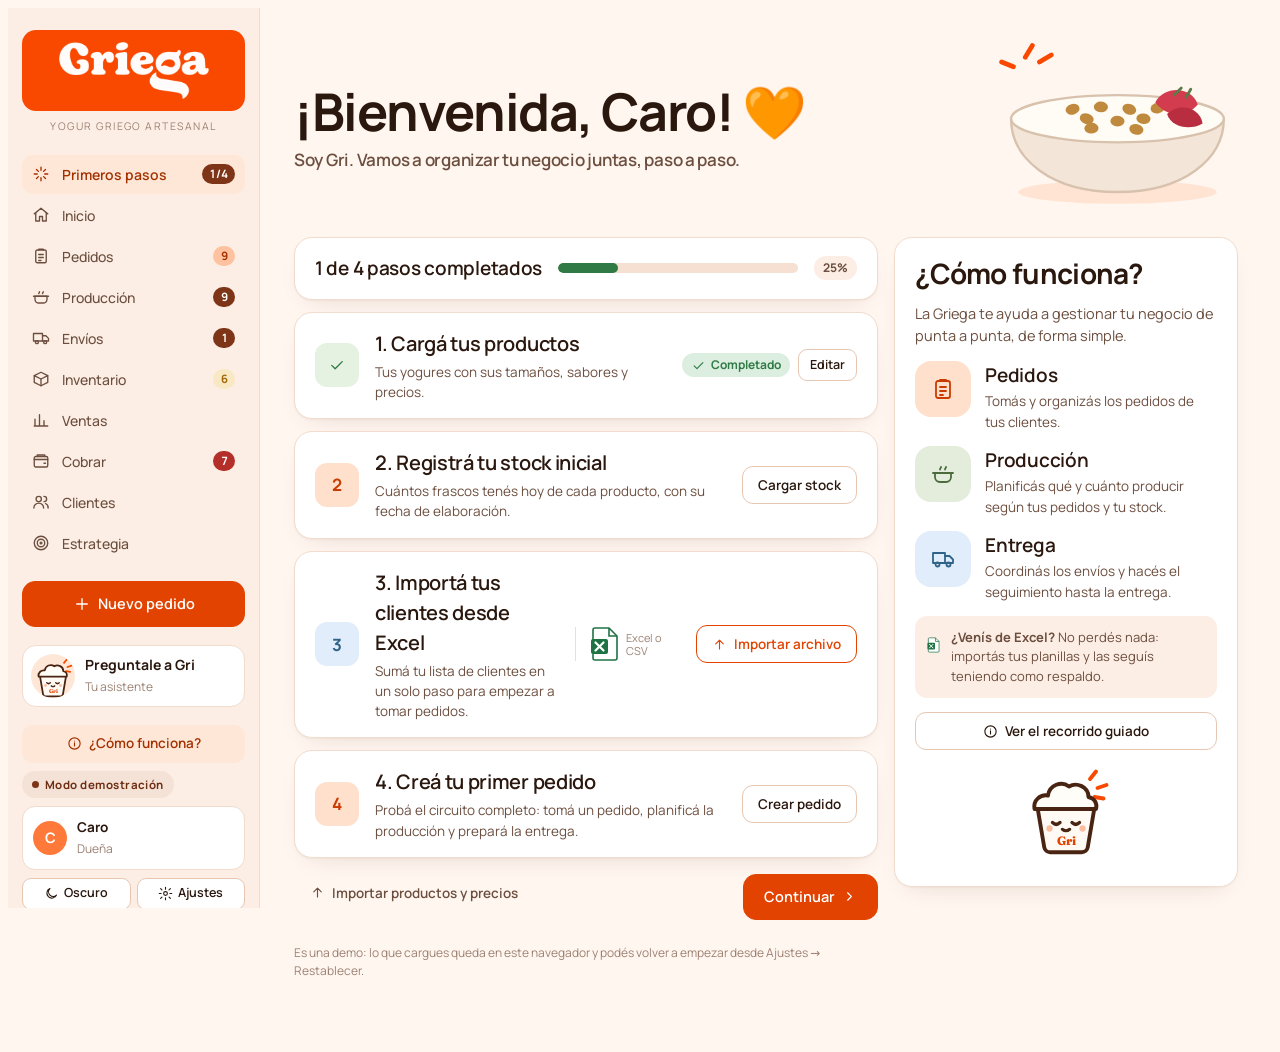
==== commit 6fec38d4: "nuevo" ====
--- a/index.html
+++ b/index.html
@@ -974,6 +974,31 @@
 .nc-head h2{font-size:21px}
 @media (max-width:760px){.nc-head h2,.pb-head h2,.onb-txt h3,.how-item b{font-size:18px}.nc-head{padding:16px}.nc-ico{width:40px;height:40px}.s-name h3{font-size:19px}}
 
+/* ---------- Pipeline de Pedidos: cada columna con el color de su estado ---------- */
+.col[data-drop]{border-top:4px solid var(--cc);background:var(--cbg);border-color:transparent;border-top-color:var(--cc)}
+.col[data-drop="por_elaborar"]{--cc:var(--terra);--cbg:var(--t-orange)}
+.col[data-drop="en_produccion"]{--cc:var(--warn);--cbg:var(--t-amber)}
+.col[data-drop="listo"]{--cc:var(--info);--cbg:var(--t-blue)}
+.col[data-drop="entregado"]{--cc:var(--good);--cbg:var(--t-green)}
+.col[data-drop] .col-head b{color:var(--cc)}
+.col[data-drop] .col-head .count{background:var(--cc);color:#fff}
+.col[data-drop] .col-sum{background:var(--surface)}
+.col[data-drop] .empty{border-color:var(--cc);color:var(--ink-2);background:var(--surface)}
+.col[data-drop].drop-on{outline:2px dashed var(--cc);outline-offset:3px;background:var(--cbg)}
+:root.dark .col[data-drop] .col-head .count{color:var(--bg)}
+/* Frascos para armar, pegar WhatsApp */
+.armar{border-top:4px solid var(--brand)}
+.armar-grid{display:grid;grid-template-columns:repeat(auto-fill,minmax(180px,1fr));gap:10px}
+.armar-it{background:var(--surface-2);border-radius:12px;padding:12px 14px;display:flex;flex-direction:column;gap:4px}
+.armar-it > b{font-size:30px;font-weight:700;letter-spacing:-.02em;line-height:1;color:var(--t-orange-i)}
+.armar-it .ai-name{font-weight:600;font-size:14px}
+.ai-fl{display:flex;flex-wrap:wrap;gap:4px 10px;font-size:12.5px;color:var(--ink-2);margin-top:2px}
+.ai-fl span{display:inline-flex;align-items:center;gap:3px}
+.armar-it.tot{background:var(--t-orange)}
+.wa-box{display:flex;flex-direction:column;gap:8px;padding:12px;border-radius:14px;background:var(--t-green);border:1px dashed var(--good)}
+.wa-box label{display:flex;align-items:center;gap:6px;font-weight:600;color:var(--t-green-i)}
+.wa-box textarea{min-height:58px;background:var(--surface)}
+
 </style>
 </head>
 <body>
@@ -998,7 +1023,7 @@
    Todo número que se ve en pantalla se calcula desde este estado.
    ===================================================================== */
 
-const VERSION = 5;
+const VERSION = 6;
 const STORE_KEY = 'lagriega-demo';
 const LOGO = '[data-uri]';
 
@@ -1034,48 +1059,50 @@
 /* ---------- Catálogo ---------- */
 const FLAVORS = {
   natural: { name: 'Natural', top: null },
-  frutos: { name: 'Frutos rojos', top: '#B83A55' },
-  miel: { name: 'Miel y granola', top: '#D29A2F' },
-  arandanos: { name: 'Arándanos', top: '#4F4889' },
+  frutos: { name: 'Frutos rojos', top: '#B83A55', fruit: 'frutos' },
+  durazno: { name: 'Durazno', top: '#F09A4B', fruit: 'durazno' },
+  mango: { name: 'Mango', top: '#F2B632', fruit: 'mango' },
+  maracuya: { name: 'Maracuyá', top: '#D9A21B', fruit: 'maracuya' },
+  kiwi: { name: 'Kiwi', top: '#7DA33A', fruit: 'kiwi' },
+  arandanos: { name: 'Arándanos', top: '#4F4889', fruit: 'arandanos' },
 };
-const SIZES = { 250: '250 g', 500: '500 g', 1000: '1 kg' };
+/* Líneas de producto de La Griega (precios provisorios, a confirmar con Caro) */
+const LINES = {
+  natural: { name: 'Natural', size: 660, code: 'NAT', price: 10000, labor: 900, shelf: 21, min: 4 },
+  saborizado: { name: 'Saborizado', size: 350, code: 'SAB', price: 6000, labor: 600, shelf: 14, min: 2 },
+  parfait: { name: 'Parfait', size: 180, code: 'PAR', price: 4500, labor: 500, shelf: 7, min: 2 },
+};
+const SIZES = { 180: '180 g', 350: '350 g', 660: '660 g' };
 const sizeLabel = n => SIZES[n] || (n >= 1000 ? fmtN(n / 1000, 2) + ' kg' : n + ' g');
 let LOG_RES = true;
 
-const SKUS_SEED = [
-  { id: 'nat250', code: 'YN250', flavor: 'natural', size: 250, price: 3200, labor: 350, shelf: 21, min: 6, recipe: { leche: .75, cultivo: .4, frasco250: 1, tapa: 1, etiqueta: 1 } },
-  { id: 'nat500', code: 'YN500', flavor: 'natural', size: 500, price: 5600, labor: 550, shelf: 21, min: 8, recipe: { leche: 1.5, cultivo: .75, frasco500: 1, tapa: 1, etiqueta: 1 } },
-  { id: 'nat1k', code: 'YN1K', flavor: 'natural', size: 1000, price: 9800, labor: 900, shelf: 21, min: 2, recipe: { leche: 3, cultivo: 1.5, pote1k: 1, tapa: 1, etiqueta: 1 } },
-  { id: 'fr250', code: 'FR250', flavor: 'frutos', size: 250, price: 4200, labor: 450, shelf: 14, min: 4, recipe: { leche: .6, cultivo: .3, frutillas: .035, frambuesas: .02, azucar: .008, frasco250: 1, tapa: 1, etiqueta: 1 } },
-  { id: 'fr500', code: 'FR500', flavor: 'frutos', size: 500, price: 7400, labor: 700, shelf: 14, min: 6, recipe: { leche: 1.2, cultivo: .6, frutillas: .07, frambuesas: .04, azucar: .015, frasco500: 1, tapa: 1, etiqueta: 1 } },
-  { id: 'mg500', code: 'MG500', flavor: 'miel', size: 500, price: 7200, labor: 650, shelf: 10, min: 4, recipe: { leche: 1.3, cultivo: .65, miel: .05, granola: .06, frasco500: 1, tapa: 1, etiqueta: 1 } },
-  { id: 'ar500', code: 'AR500', flavor: 'arandanos', size: 500, price: 7400, labor: 650, shelf: 14, min: 4, recipe: { leche: 1.3, cultivo: .65, arandanos: .08, azucar: .01, frasco500: 1, tapa: 1, etiqueta: 1 } },
-];
+const FLAV_CODE = { frutos: 'fr', durazno: 'du', mango: 'mg', maracuya: 'mc', kiwi: 'ki', arandanos: 'ar' };
+const SKUS_SEED = [{ id: 'nat660', code: 'NAT660', line: 'natural', flavor: 'natural', size: 660, price: 10000, labor: 900, shelf: 21, min: 4, recipe: { leche: 2, cultivo: 1, frasco660: 1, tapa: 1, etiqueta: 1 } }]
+  .concat(Object.keys(FLAV_CODE).map(f => ({ id: 'sab-' + FLAV_CODE[f], code: 'S' + FLAV_CODE[f].toUpperCase() + '350', line: 'saborizado', flavor: f, size: 350, price: 6000, labor: 600, shelf: 14, min: 2, recipe: { leche: 1.05, cultivo: .5, [f]: .05, azucar: .015, frasco350: 1, tapa: 1, etiqueta: 1 } })))
+  .concat(Object.keys(FLAV_CODE).map(f => ({ id: 'par-' + FLAV_CODE[f], code: 'P' + FLAV_CODE[f].toUpperCase() + '180', line: 'parfait', flavor: f, size: 180, price: 4500, labor: 500, shelf: 7, min: 2, recipe: { leche: .5, cultivo: .25, [f]: .04, granola: .03, miel: .008, frasco180: 1, tapa: 1, etiqueta: 1 } })));
 
 const INSUMOS_SEED = [
   ['leche', 'Leche entera', 'L', 'ingrediente', 1150, 140, 120],
   ['cultivo', 'Cultivo láctico', 'g', 'ingrediente', 45, 260, 120],
-  ['frutillas', 'Frutillas', 'kg', 'ingrediente', 6500, 1.6, 2],
-  ['frambuesas', 'Frambuesas', 'kg', 'ingrediente', 9800, 1.6, 1],
-  ['arandanos', 'Arándanos', 'kg', 'ingrediente', 11000, 2.2, 1],
-  ['miel', 'Miel pura', 'kg', 'ingrediente', 7000, 3.5, 1],
-  ['granola', 'Granola artesanal', 'kg', 'ingrediente', 8500, 2.8, 1.5],
-  ['almendras', 'Almendras', 'kg', 'ingrediente', 16000, 1.2, .5],
-  ['chia', 'Semillas de chía', 'kg', 'ingrediente', 9000, .9, .3],
+  ['frutos', 'Frutos rojos', 'kg', 'ingrediente', 9000, 1.2, 2],
+  ['durazno', 'Durazno', 'kg', 'ingrediente', 3500, 2.5, 1],
+  ['mango', 'Mango', 'kg', 'ingrediente', 6000, 2.2, 1],
+  ['maracuya', 'Pulpa de maracuyá', 'kg', 'ingrediente', 9000, 1.4, .8],
+  ['kiwi', 'Kiwi', 'kg', 'ingrediente', 5000, 1.6, .8],
+  ['arandanos', 'Arándanos', 'kg', 'ingrediente', 11000, 1.5, .8],
+  ['granola', 'Granola artesanal', 'kg', 'ingrediente', 8500, 3, 1.5],
+  ['miel', 'Miel pura', 'kg', 'ingrediente', 7000, 2, .5],
   ['azucar', 'Azúcar mascabo', 'kg', 'ingrediente', 3200, 4, 1],
-  ['frasco250', 'Frasco de vidrio 250 g', 'u', 'envase', 380, 70, 50],
-  ['frasco500', 'Frasco de vidrio 500 g', 'u', 'envase', 520, 85, 60],
-  ['pote1k', 'Pote 1 kg', 'u', 'envase', 650, 24, 15],
-  ['tapa', 'Tapas', 'u', 'envase', 110, 160, 120],
-  ['etiqueta', 'Etiquetas', 'u', 'etiqueta', 70, 210, 150],
+  ['frasco660', 'Frasco de vidrio 660 g', 'u', 'envase', 650, 60, 40],
+  ['frasco350', 'Frasco de vidrio 350 g', 'u', 'envase', 480, 70, 40],
+  ['frasco180', 'Frasco de vidrio 180 g', 'u', 'envase', 350, 90, 60],
+  ['tapa', 'Tapas', 'u', 'envase', 110, 220, 120],
+  ['etiqueta', 'Etiquetas', 'u', 'etiqueta', 70, 260, 150],
 ];
 
 const TOPPINGS = {
   granola: { name: 'Granola extra', price: 700, insumo: 'granola', qty: .03 },
   miel: { name: 'Miel', price: 500, insumo: 'miel', qty: .02 },
-  almendras: { name: 'Almendras', price: 900, insumo: 'almendras', qty: .02 },
-  chia: { name: 'Chía', price: 400, insumo: 'chia', qty: .01 },
-  frutos: { name: 'Frutos rojos extra', price: 800, insumo: 'frutillas', qty: .03 },
 };
 
 const SLOTS = ['08:00–10:00', '09:00–11:00', '10:00–12:00', '11:00–13:00', '12:00–14:00', '13:00–15:00', '14:00–16:00', '15:00–17:00', '16:00–18:00', '17:00–19:00', '18:00–20:00'];
@@ -1089,36 +1116,36 @@
 
 /* name, barrio, address, ref, channel, delivery, every(days), favs, opts */
 const CLIENTS_SEED = [
-  ['Lucía Fernández', 'Palermo', 'Gorriti 4521, 3°B', 'Timbre 3B, portero eléctrico', 'whatsapp', 'uber', 8, ['nat500', 'fr250']],
-  ['Martina López', 'Belgrano', 'Av. Cabildo 1820, 7°A', 'Edificio con seguridad, dejar en recepción', 'instagram', 'uber', 7, ['nat500', 'mg500']],
-  ['Tomás Giménez', 'Colegiales', 'Conde 1150', 'Casa con portón verde', 'whatsapp', 'retiro', 9, ['fr250', 'nat250']],
-  ['Sofía Molina', 'Núñez', 'Av. del Libertador 7340, 2°C', 'Dejar en portería', 'instagram', 'uber', 9, ['ar500', 'nat500']],
-  ['Andrés López', 'Villa Crespo', 'Thames 640, PB', 'Al lado de la verdulería', 'whatsapp', 'uber', 11, ['nat500', 'fr500']],
-  ['Valentina Soto', 'Recoleta', 'Ayacucho 1655, 5°D', '', 'instagram', 'retiro', 12, ['mg500']],
-  ['Diego Ramírez', 'Caballito', 'Av. Rivadavia 5210, 9°F', '', 'whatsapp', 'uber', 9, ['nat500', 'fr500']],
-  ['Mariana Torres', 'Palermo', 'Charcas 4380, 1°A', 'Portero: Raúl', 'whatsapp', 'uber', 6, ['nat500', 'fr250']],
-  ['Daniela Castro', 'Belgrano', 'Juramento 2230, 4°B', '', 'instagram', 'uber', 10, ['nat1k', 'ar500']],
-  ['Camila Herrera', 'Almagro', 'Medrano 980, 6°C', 'El timbre no anda: avisar por WhatsApp', 'instagram', 'uber', 8, ['fr500']],
-  ['Julián Paz', 'Villa Urquiza', 'Monroe 4920', 'Casa de rejas blancas', 'whatsapp', 'retiro', 12, ['nat250', 'mg500']],
-  ['Agustina Díaz', 'Saavedra', 'Av. Balbín 3410, 2°A', '', 'whatsapp', 'uber', 9, ['nat500']],
-  ['Florencia Ruiz', 'Núñez', 'Cuba 3890, 8°B', '', 'instagram', 'uber', 11, ['ar500', 'mg500']],
-  ['Ignacio Pérez', 'Coghlan', 'Tamborini 3120', '', 'directa', 'retiro', 13, ['nat250']],
-  ['Paula Medina', 'Palermo', 'Soler 4120, 2°A', '', 'instagram', 'uber', 8, ['fr250', 'mg500']],
-  ['Lautaro Sosa', 'Chacarita', 'Jorge Newbery 3555', '', 'whatsapp', 'moto', 14, ['nat1k']],
-  ['Carolina Vega', 'Belgrano', 'Mendoza 2780, 3°C', '', 'whatsapp', 'uber', 7, ['nat500', 'ar500']],
-  ['Federico Rossi', 'Villa Crespo', 'Loyola 760, 1°B', '', 'instagram', 'uber', 15, ['fr500']],
-  ['Micaela Benítez', 'Colegiales', 'Zabala 3020', '', 'instagram', 'retiro', 10, ['mg500', 'fr250']],
-  ['Rocío Navarro', 'Recoleta', 'Arenales 2410, 10°A', '', 'whatsapp', 'uber', 16, ['nat500']],
-  ['Santiago Ortiz', 'Palermo', 'Malabia 2110, 4°D', '', 'directa', 'retiro', 12, ['nat1k', 'nat500']],
-  ['Belén Aguirre', 'Núñez', 'Manuela Pedraza 2240', '', 'instagram', 'uber', 20, ['ar500'], { start: -9 }],
-  ['Gonzalo Romero', 'Caballito', 'Acoyte 410, 3°A', '', 'whatsapp', 'uber', 11, ['fr500', 'nat500']],
-  ['Victoria Méndez', 'Belgrano', 'Olazábal 2650, 7°C', '', 'instagram', 'uber', 9, ['fr250'], { start: -16 }],
-  ['Nicolás Castro', 'Saavedra', 'Pinto 4180', '', 'otros', 'moto', 18, ['nat1k']],
-  ['Josefina Ibarra', 'Palermo', 'Guatemala 5320, 2°B', '', 'instagram', 'uber', 12, ['mg500'], { inactive: true }],
-  ['Café Nómade', 'Palermo', 'Honduras 5120', 'Entrar por cocina, preguntar por Eva', 'mayorista', 'moto', 5, ['nat1k', 'nat500'], { biz: true }],
-  ['Dietética Raíz', 'Villa Urquiza', 'Av. Triunvirato 4630', 'Local, abierto de 9 a 19', 'mayorista', 'moto', 8, ['nat500', 'fr250'], { biz: true }],
-  ['Almacén La Esquina', 'Colegiales', 'Federico Lacroze 2880', '', 'mayorista', 'moto', 9, ['nat500', 'nat250'], { biz: true, inactive: true }],
-  ['Brunch Club', 'Belgrano', 'Av. Elcano 3210', 'Recepción de mercadería hasta las 11', 'mayorista', 'moto', 7, ['fr500', 'mg500', 'nat1k'], { biz: true }],
+  ['Lucía Fernández', 'Palermo', 'Gorriti 4521, 3°B', 'Timbre 3B, portero eléctrico', 'whatsapp', 'uber', 8, ['nat660', 'par-fr']],
+  ['Martina López', 'Belgrano', 'Av. Cabildo 1820, 7°A', 'Edificio con seguridad, dejar en recepción', 'instagram', 'uber', 7, ['nat660', 'par-mg']],
+  ['Tomás Giménez', 'Colegiales', 'Conde 1150', 'Casa con portón verde', 'whatsapp', 'retiro', 9, ['par-fr', 'sab-du']],
+  ['Sofía Molina', 'Núñez', 'Av. del Libertador 7340, 2°C', 'Dejar en portería', 'instagram', 'uber', 9, ['par-ar', 'nat660']],
+  ['Andrés López', 'Villa Crespo', 'Thames 640, PB', 'Al lado de la verdulería', 'whatsapp', 'uber', 11, ['nat660', 'sab-fr']],
+  ['Valentina Soto', 'Recoleta', 'Ayacucho 1655, 5°D', '', 'instagram', 'retiro', 12, ['par-mg']],
+  ['Diego Ramírez', 'Caballito', 'Av. Rivadavia 5210, 9°F', '', 'whatsapp', 'uber', 9, ['nat660', 'sab-fr']],
+  ['Mariana Torres', 'Palermo', 'Charcas 4380, 1°A', 'Portero: Raúl', 'whatsapp', 'uber', 6, ['nat660', 'par-fr']],
+  ['Daniela Castro', 'Belgrano', 'Juramento 2230, 4°B', '', 'instagram', 'uber', 10, ['nat660', 'par-ar']],
+  ['Camila Herrera', 'Almagro', 'Medrano 980, 6°C', 'El timbre no anda: avisar por WhatsApp', 'instagram', 'uber', 8, ['sab-fr']],
+  ['Julián Paz', 'Villa Urquiza', 'Monroe 4920', 'Casa de rejas blancas', 'whatsapp', 'retiro', 12, ['sab-du', 'par-mg']],
+  ['Agustina Díaz', 'Saavedra', 'Av. Balbín 3410, 2°A', '', 'whatsapp', 'uber', 9, ['nat660']],
+  ['Florencia Ruiz', 'Núñez', 'Cuba 3890, 8°B', '', 'instagram', 'uber', 11, ['par-ar', 'par-mg']],
+  ['Ignacio Pérez', 'Coghlan', 'Tamborini 3120', '', 'directa', 'retiro', 13, ['sab-du']],
+  ['Paula Medina', 'Palermo', 'Soler 4120, 2°A', '', 'instagram', 'uber', 8, ['par-fr', 'par-mg']],
+  ['Lautaro Sosa', 'Chacarita', 'Jorge Newbery 3555', '', 'whatsapp', 'moto', 14, ['nat660']],
+  ['Carolina Vega', 'Belgrano', 'Mendoza 2780, 3°C', '', 'whatsapp', 'uber', 7, ['nat660', 'par-ar']],
+  ['Federico Rossi', 'Villa Crespo', 'Loyola 760, 1°B', '', 'instagram', 'uber', 15, ['sab-fr']],
+  ['Micaela Benítez', 'Colegiales', 'Zabala 3020', '', 'instagram', 'retiro', 10, ['par-mg', 'par-fr']],
+  ['Rocío Navarro', 'Recoleta', 'Arenales 2410, 10°A', '', 'whatsapp', 'uber', 16, ['nat660']],
+  ['Santiago Ortiz', 'Palermo', 'Malabia 2110, 4°D', '', 'directa', 'retiro', 12, ['nat660', 'nat660']],
+  ['Belén Aguirre', 'Núñez', 'Manuela Pedraza 2240', '', 'instagram', 'uber', 20, ['par-ar'], { start: -9 }],
+  ['Gonzalo Romero', 'Caballito', 'Acoyte 410, 3°A', '', 'whatsapp', 'uber', 11, ['sab-fr', 'nat660']],
+  ['Victoria Méndez', 'Belgrano', 'Olazábal 2650, 7°C', '', 'instagram', 'uber', 9, ['par-fr'], { start: -16 }],
+  ['Nicolás Castro', 'Saavedra', 'Pinto 4180', '', 'otros', 'moto', 18, ['nat660']],
+  ['Josefina Ibarra', 'Palermo', 'Guatemala 5320, 2°B', '', 'instagram', 'uber', 12, ['par-mg'], { inactive: true }],
+  ['Café Nómade', 'Palermo', 'Honduras 5120', 'Entrar por cocina, preguntar por Eva', 'mayorista', 'moto', 5, ['nat660', 'nat660'], { biz: true }],
+  ['Dietética Raíz', 'Villa Urquiza', 'Av. Triunvirato 4630', 'Local, abierto de 9 a 19', 'mayorista', 'moto', 8, ['nat660', 'par-fr'], { biz: true }],
+  ['Almacén La Esquina', 'Colegiales', 'Federico Lacroze 2880', '', 'mayorista', 'moto', 9, ['nat660', 'sab-du'], { biz: true, inactive: true }],
+  ['Brunch Club', 'Belgrano', 'Av. Elcano 3210', 'Recepción de mercadería hasta las 11', 'mayorista', 'moto', 7, ['sab-fr', 'par-mg', 'nat660'], { biz: true }],
 ];
 
 const DRIVERS = ['Marcelo', 'Gabriela', 'Jorge', 'Leandro', 'Carla', 'Hernán', 'Mónica', 'Pablo', 'Rodrigo', 'Silvia'];
@@ -1132,7 +1159,7 @@
 function skuById(id) { return S.skus.find(s => s.id === id); }
 function clientById(id) { return S.clients.find(c => c.id === id); }
 function orderById(id) { return S.orders.find(o => o.id === id); }
-function skuShort(s) { return (s.flavor === 'natural' ? 'Natural' : (FLAVORS[s.flavor] || { name: s.name }).name) + ' ' + sizeLabel(s.size); }
+function skuShort(s) { if (!s) return 'Producto'; if (s.line === 'natural') return 'Natural ' + sizeLabel(s.size); if (s.line) return LINES[s.line].name + ' ' + (FLAVORS[s.flavor] ? FLAVORS[s.flavor].name.toLowerCase() : ''); return (FLAVORS[s.flavor] || { name: s.name }).name + ' ' + sizeLabel(s.size); }
 
 function skuCost(sku, overrides) {
   const out = { ing: 0, env: 0, eti: 0, labor: sku.labor, total: 0 };
@@ -1151,7 +1178,7 @@
 
 function recalc(o) {
   o.sub = sum(o.items, it => it.qty * it.unitPrice);
-  o.disc = Math.round(o.sub * (o.discountPct || 0) / 100);
+  o.disc = o.gift ? o.sub : Math.round(o.sub * (o.discountPct || 0) / 100);
   o.total = o.sub - o.disc;
   o.cost = Math.round(sum(o.items, it => it.qty * it.unitCost) + (o.ship && o.shipPaidBy === 'negocio' ? o.shipCost : 0));
 }
@@ -1162,6 +1189,7 @@
 function balanceOf(o) { return o.cancelled ? 0 : Math.max(0, o.total - paidOf(o)); }
 function payState(o) {
   if (o.cancelled) return 'cancelado';
+  if (o.gift) return 'regalo';
   const p = paidOf(o);
   if (p >= o.total) return 'pagado';
   return p > 0 ? 'parcial' : 'pendiente';
@@ -1324,7 +1352,7 @@
   const st = {
     v: VERSION, demoDate: D, rev: 1,
     config: Object.assign({ brand: 'La Griega', tagline: 'Yogur griego artesanal', user: 'Caro', role: 'Dueña', fixedDate: null }, config || {}),
-    skus: SKUS_SEED.map(s => Object.assign({}, s, { recipe: Object.assign({}, s.recipe), name: 'Yogur ' + (s.flavor === 'natural' ? 'natural' : FLAVORS[s.flavor].name.toLowerCase()) + ' ' + SIZES[s.size] })),
+    skus: SKUS_SEED.map(s => Object.assign({}, s, { recipe: Object.assign({}, s.recipe), name: s.line === 'natural' ? 'Natural ' + SIZES[s.size] : LINES[s.line].name + ' de ' + FLAVORS[s.flavor].name.toLowerCase() + ' ' + SIZES[s.size] })),
     insumos: INSUMOS_SEED.map(([id, name, unit, cat, cost, stock, min]) => ({ id, name, unit, cat, cost, stock, min })),
     clients: [], orders: [], payments: [], lots: [], reservations: [], prodOrders: [], moves: [], events: [],
     seq: { order: 1057, po: 1 },
@@ -1406,22 +1434,22 @@
 
   /* Pedidos de hoy y próximos días (armados a mano para el recorrido comercial) */
   const T = [
-    [1041, 'Martina López', 0, -1, '20:14', '09:00–11:00', 'uber', [['nat500', 2], ['mg500', 1]], 'entregado', { status: 'entregado', driver: 'Marcelo (Uber)', tripRef: 'UB-7K2Q', requestedAt: '09:05', pickedAt: '09:20', deliveredAt: '09:48' }, 'all', 'transferencia', ''],
-    [1042, 'Café Nómade', 0, -3, '11:02', '08:00–10:00', 'moto', [['nat1k', 4], ['nat500', 6]], 'entregado', { status: 'entregado', driver: 'Ezequiel (cadete)', requestedAt: '08:00', pickedAt: '08:10', deliveredAt: '08:35' }, 0, 'transferencia', 'Cuenta corriente: pagan los viernes'],
-    [1043, 'Tomás Giménez', 0, -1, '21:40', '10:00–12:00', 'retiro', [['fr250', 2], ['nat250', 1]], 'entregado', null, 'all', 'efectivo', ''],
-    [1044, 'Sofía Molina', 0, -1, '18:05', '11:00–13:00', 'uber', [['ar500', 2]], 'listo', { status: 'en_camino', driver: 'Gabriela (Uber)', tripRef: 'UB-3M9X', requestedAt: '11:12', pickedAt: '11:22' }, 'all', 'transferencia', ''],
-    [1045, 'Andrés López', 0, -1, '19:30', '12:00–14:00', 'uber', [['nat500', 3], ['fr500', 2]], 'listo', { status: 'solicitado', driver: 'Jorge (Uber)', tripRef: 'UB-8P1D', requestedAt: '11:50' }, 15800, 'transferencia', ''],
-    [1046, 'Valentina Soto', 0, 0, '08:12', '13:00–15:00', 'retiro', [['mg500', 2, ['granola']]], 'listo', null, 0, 'efectivo', 'Retira la hermana, Lola'],
-    [1047, 'Diego Ramírez', 0, -1, '22:10', '14:00–16:00', 'uber', [['nat500', 4], ['fr500', 2]], 'en_produccion', null, 'all', 'transferencia', ''],
-    [1048, 'Lucía Fernández', 0, 0, '08:40', '14:00–16:00', 'uber', [['nat500', 3], ['fr250', 2]], 'listo', null, 0, 'transferencia', 'Avisar 10 minutos antes de llegar'],
-    [1049, 'Mariana Torres', 0, 0, '09:05', '16:00–18:00', 'uber', [['nat500', 4], ['fr250', 2]], 'por_elaborar', null, 0, 'efectivo', ''],
-    [1050, 'Daniela Castro', 0, 0, '09:30', '16:00–18:00', 'uber', [['nat1k', 1], ['ar500', 2]], 'por_elaborar', null, 12300, 'transferencia', ''],
-    [1051, 'Camila Herrera', 0, 0, '10:02', '17:00–19:00', 'uber', [['fr500', 4]], 'en_produccion', null, 'all', 'transferencia', 'Es para regalo: sumar tarjeta'],
-    [1052, 'Julián Paz', 0, 0, '10:45', '18:00–20:00', 'retiro', [['nat250', 3], ['mg500', 2, ['almendras']]], 'por_elaborar', null, 0, 'efectivo', ''],
-    [1053, 'Dietética Raíz', 1, -2, '16:20', '10:00–12:00', 'moto', [['nat500', 10], ['fr250', 6]], 'por_elaborar', null, 0, 'transferencia', 'Factura A · pagan a 7 días'],
-    [1054, 'Agustina Díaz', 1, 0, '11:10', '15:00–17:00', 'uber', [['nat500', 2, ['chia']]], 'por_elaborar', null, 0, 'transferencia', ''],
-    [1055, 'Florencia Ruiz', 1, 0, '11:35', '16:00–18:00', 'uber', [['ar500', 2], ['mg500', 1]], 'por_elaborar', null, 11000, 'transferencia', ''],
-    [1056, 'Ignacio Pérez', 2, 0, '11:50', '10:00–12:00', 'retiro', [['nat250', 3]], 'por_elaborar', null, 0, 'efectivo', ''],
+    [1041, 'Martina López', 0, -1, '20:14', '09:00–11:00', 'uber', [['nat660', 2], ['par-mg', 1]], 'entregado', { status: 'entregado', driver: 'Marcelo (Uber)', tripRef: 'UB-7K2Q', requestedAt: '09:05', pickedAt: '09:20', deliveredAt: '09:48' }, 'all', 'transferencia', ''],
+    [1042, 'Café Nómade', 0, -3, '11:02', '08:00–10:00', 'moto', [['nat660', 4], ['nat660', 6]], 'entregado', { status: 'entregado', driver: 'Ezequiel (cadete)', requestedAt: '08:00', pickedAt: '08:10', deliveredAt: '08:35' }, 0, 'transferencia', 'Cuenta corriente: pagan los viernes'],
+    [1043, 'Tomás Giménez', 0, -1, '21:40', '10:00–12:00', 'retiro', [['par-fr', 2], ['sab-du', 1]], 'entregado', null, 'all', 'efectivo', ''],
+    [1044, 'Sofía Molina', 0, -1, '18:05', '11:00–13:00', 'uber', [['par-ar', 2]], 'listo', { status: 'en_camino', driver: 'Gabriela (Uber)', tripRef: 'UB-3M9X', requestedAt: '11:12', pickedAt: '11:22' }, 'all', 'transferencia', ''],
+    [1045, 'Andrés López', 0, -1, '19:30', '12:00–14:00', 'uber', [['nat660', 3], ['sab-fr', 2]], 'listo', { status: 'solicitado', driver: 'Jorge (Uber)', tripRef: 'UB-8P1D', requestedAt: '11:50' }, 15800, 'transferencia', ''],
+    [1046, 'Valentina Soto', 0, 0, '08:12', '13:00–15:00', 'retiro', [['par-mg', 2, ['granola']]], 'listo', null, 0, 'efectivo', 'Retira la hermana, Lola'],
+    [1047, 'Diego Ramírez', 0, -1, '22:10', '14:00–16:00', 'uber', [['nat660', 4], ['sab-fr', 2]], 'en_produccion', null, 'all', 'transferencia', ''],
+    [1048, 'Lucía Fernández', 0, 0, '08:40', '14:00–16:00', 'uber', [['nat660', 3], ['par-fr', 2]], 'listo', null, 0, 'transferencia', 'Avisar 10 minutos antes de llegar'],
+    [1049, 'Mariana Torres', 0, 0, '09:05', '16:00–18:00', 'uber', [['nat660', 4], ['par-fr', 2]], 'por_elaborar', null, 0, 'efectivo', ''],
+    [1050, 'Daniela Castro', 0, 0, '09:30', '16:00–18:00', 'uber', [['nat660', 1], ['par-ar', 2]], 'por_elaborar', null, 12300, 'transferencia', ''],
+    [1051, 'Camila Herrera', 0, 0, '10:02', '17:00–19:00', 'uber', [['sab-fr', 4]], 'en_produccion', null, 'all', 'transferencia', 'Es para regalo: sumar tarjeta'],
+    [1052, 'Julián Paz', 0, 0, '10:45', '18:00–20:00', 'retiro', [['sab-du', 3], ['par-mg', 2, ['miel']]], 'por_elaborar', null, 0, 'efectivo', ''],
+    [1053, 'Dietética Raíz', 1, -2, '16:20', '10:00–12:00', 'moto', [['nat660', 10], ['par-fr', 6]], 'por_elaborar', null, 0, 'transferencia', 'Factura A · pagan a 7 días'],
+    [1054, 'Agustina Díaz', 1, 0, '11:10', '15:00–17:00', 'uber', [['nat660', 2, ['granola']]], 'por_elaborar', null, 0, 'transferencia', ''],
+    [1055, 'Florencia Ruiz', 1, 0, '11:35', '16:00–18:00', 'uber', [['par-ar', 2], ['par-mg', 1]], 'por_elaborar', null, 11000, 'transferencia', ''],
+    [1056, 'Ignacio Pérez', 2, 0, '11:50', '10:00–12:00', 'retiro', [['sab-du', 3]], 'por_elaborar', null, 0, 'efectivo', ''],
   ];
   for (const [number, cname, dOff, cOff, time, slot, delivery, items, status, ship, paid, payMethod, notes] of T) {
     const c = byName(cname);
@@ -1445,9 +1473,9 @@
   }
   /* Lotes de producto terminado */
   const L = [
-    ['nat500', -12, 6, 24], ['nat500', -3, 12, 30], ['nat250', -6, 16, 24], ['nat1k', -5, 6, 12],
-    ['fr250', -9, 6, 16], ['fr500', -4, 4, 16], ['fr500', -15, 2, 14], ['mg500', -8, 4, 12],
-    ['mg500', 0, 8, 8], ['ar500', -6, 7, 14], ['ar500', -13, 2, 12], ['nat250', -20, 0, 20], ['nat1k', -19, 0, 10],
+    ['nat660', -12, 6, 24], ['nat660', -3, 12, 30], ['sab-du', -6, 16, 24], ['nat660', -5, 6, 12],
+    ['par-fr', -9, 6, 16], ['sab-fr', -4, 4, 16], ['sab-fr', -15, 2, 14], ['par-mg', -8, 4, 12],
+    ['par-mg', 0, 8, 8], ['par-ar', -6, 7, 14], ['par-ar', -13, 2, 12], ['sab-du', -20, 0, 20], ['nat660', -19, 0, 10],
   ];
   for (const [skuId, mOff, qty, init] of L) {
     const sku = skuById(skuId); const made = addDays(D, mOff);
@@ -1458,12 +1486,12 @@
     st.moves.push({ id: uid('m'), kind: 'producto', skuId, lotId: lot.id, qty: init, type: 'produccion', note: 'Orden de producción ' + po.id.toUpperCase() + ' · lote ' + lot.code, date: made, time: po.finishedAt });
     for (const k in sku.recipe) st.moves.push({ id: uid('m'), kind: 'insumo', insumoId: k, qty: -+(sku.recipe[k] * init).toFixed(3), type: 'consumo', note: 'Producción lote ' + lot.code, date: made, time: po.finishedAt, unitCost: insById(k).cost });
   }
-  st.prodOrders.push({ id: 'po' + st.seq.po++, skuId: 'fr500', qty: 12, date: D, status: 'en_curso', stage: 1, lotId: null, note: 'Para los pedidos #1047 y #1051, y reponer stock', startedAt: '08:30' });
+  st.prodOrders.push({ id: 'po' + st.seq.po++, skuId: 'sab-fr', qty: 12, date: D, status: 'en_curso', stage: 1, lotId: null, note: 'Para los pedidos #1047 y #1051, y reponer stock', startedAt: '08:30' });
 
   /* Compras y desperdicios de insumos */
-  const buys = [['leche', -9, 120, 1120, 'Tambo Las Acacias'], ['frasco500', -12, 120, 520, 'Envases del Sur'], ['frutillas', -9, 2, 6500, 'Mercado Central'], ['granola', -7, 3, 8500, 'Granja Doña Clara'], ['leche', -5, 120, 1150, 'Tambo Las Acacias'], ['etiqueta', -11, 300, 70, 'Imprenta Rivas'], ['arandanos', -6, 2, 11000, 'Mercado Central'], ['leche', -2, 100, 1150, 'Tambo Las Acacias'], ['tapa', -4, 200, 110, 'Envases del Sur']];
+  const buys = [['leche', -9, 120, 1120, 'Tambo Las Acacias'], ['frasco350', -12, 120, 480, 'Envases del Sur'], ['frutos', -9, 2, 9000, 'Mercado Central'], ['granola', -7, 3, 8500, 'Granja Doña Clara'], ['leche', -5, 120, 1150, 'Tambo Las Acacias'], ['etiqueta', -11, 300, 70, 'Imprenta Rivas'], ['arandanos', -6, 2, 11000, 'Mercado Central'], ['leche', -2, 100, 1150, 'Tambo Las Acacias'], ['tapa', -4, 200, 110, 'Envases del Sur']];
   for (const [id, off, qty, cost, sup] of buys) st.moves.push({ id: uid('m'), kind: 'insumo', insumoId: id, qty, type: 'compra', unitCost: cost, note: 'Compra a ' + sup, date: addDays(D, off), time: '10:15' });
-  st.moves.push({ id: uid('m'), kind: 'insumo', insumoId: 'frutillas', qty: -.4, type: 'desperdicio', unitCost: 6500, note: 'Frutillas en mal estado', date: addDays(D, -4), time: '16:20' });
+  st.moves.push({ id: uid('m'), kind: 'insumo', insumoId: 'frutos', qty: -.4, type: 'desperdicio', unitCost: 9000, note: 'Frutos rojos en mal estado', date: addDays(D, -4), time: '16:20' });
   for (const o of st.orders.filter(x => x.number >= 1041 && x.stockConsumed)) for (const it of o.items) st.moves.push({ id: uid('m'), kind: 'producto', skuId: it.skuId, lotId: null, qty: -it.qty, type: 'salida', note: 'Pedido #' + o.number, date: D, time: (o.ship && o.ship.pickedAt) || '10:30' });
   st.moves.sort((a, b) => (b.date + b.time).localeCompare(a.date + a.time));
 
@@ -1544,7 +1572,9 @@
       deliveryDate: d.date, slot: d.slot, channel: d.channel, delivery: d.delivery, payMethod: d.payMethod,
       items: d.items.map(it => [it.skuId, Math.round(it.qty), it.toppings]), discountPct: disc, notes: (d.notes || '').trim(),
       shipCost: d.delivery === 'retiro' ? 0 : shipCost, shipPaidBy: d.shipPaidBy, address: (d.address || '').trim(), ref: (d.ref || '').trim(),
+      gift: !!d.gift,
     };
+    if (d.gift && Math.round(+d.deposit || 0) > 0) fail('Un regalo no lleva seña.');
     if (o) {
       const keep = { number: o.number, clientId: o.clientId, createdAt: o.createdAt, createdTime: o.createdTime, status: o.status, log: o.log, ship: o.delivery === d.delivery ? o.ship : null };
       if (!isNew) keep.clientId = d.clientId;
@@ -1839,6 +1869,7 @@
   const top = flavor === 'frutos' ? '<circle cx="15" cy="17.5" r="2.7" fill="#B83A55"/><circle cx="20.5" cy="16.5" r="2.5" fill="#8E2440"/><circle cx="25.5" cy="17.8" r="2.6" fill="#C9475F"/><path d="M19 14.5l1.5-1.5" stroke="#5E7A47" stroke-width="1.2"/>'
     : flavor === 'miel' ? '<path d="M10 18.5c4-2.6 16-2.6 20 0v1.5H10z" fill="#E1A93C"/><circle cx="14.5" cy="16.8" r="1.7" fill="#B07A2A"/><circle cx="19.5" cy="16" r="1.5" fill="#9C6A22"/><circle cx="25" cy="16.9" r="1.7" fill="#C08A34"/>'
       : flavor === 'arandanos' ? '<circle cx="15" cy="17.6" r="2.5" fill="#4F4889"/><circle cx="20.4" cy="16.6" r="2.5" fill="#3D3772"/><circle cx="25.6" cy="17.7" r="2.4" fill="#5C55A0"/>'
+        : (FLAVORS[flavor] && FLAVORS[flavor].top) ? `<circle cx="15" cy="17.6" r="2.6" fill="${FLAVORS[flavor].top}"/><circle cx="20.4" cy="16.5" r="2.6" fill="${FLAVORS[flavor].top}" opacity=".8"/><circle cx="25.6" cy="17.7" r="2.5" fill="${FLAVORS[flavor].top}"/>`
         : '<path d="M12.5 18.5q7.5-3.6 15 0" stroke="#E2D9C3" stroke-width="1.4" fill="none" stroke-linecap="round"/>';
   return `<rect x="9" y="3" width="22" height="7" rx="2.5" fill="var(--sage)"/><rect x="9" y="8.4" width="22" height="1.6" fill="var(--sage-ink)" opacity=".25"/><path d="M8 12h24v24a5 5 0 0 1-5 5H13a5 5 0 0 1-5-5z" fill="var(--glass)" stroke="var(--glass-line)"/><path d="M10 18h20v17a4 4 0 0 1-4 4H14a4 4 0 0 1-4-4z" fill="var(--yog)"/>${top}<path d="M12.5 23v11" stroke="#fff" stroke-opacity=".7" stroke-width="1.6" stroke-linecap="round"/>`;
 }
@@ -1876,6 +1907,7 @@
 function payChip(o) {
   const st = payState(o);
   if (st === 'cancelado') return '<span class="chip">Cancelado</span>';
+  if (st === 'regalo') return `<span class="chip terra">${ic('bag', 'sm')}Regalo</span>`;
   if (st === 'pagado') return `<span class="chip good">${ic('check', 'sm')}Pagado</span>`;
   if (st === 'parcial') return `<span class="chip warn">Debe ${money(balanceOf(o))}</span>`;
   return `<span class="chip bad">A cobrar · ${o.payMethod === 'efectivo' ? 'efectivo' : 'transf.'}</span>`;
@@ -2259,6 +2291,7 @@
 }
 function payPill(o) {
   const st = payState(o);
+  if (st === 'regalo') return `<span class="pill p-terra">${ic('bag', 'sm')}Regalo · sin cobro</span>`;
   if (st === 'pagado') return `<span class="pill p-green">${ic('check', 'sm')}Pago confirmado</span>`;
   if (st === 'parcial') return `<span class="pill p-amber">${ic('wallet', 'sm')}Debe ${money(balanceOf(o))}</span>`;
   if (st === 'cancelado') return '<span class="pill">Cancelado</span>';
@@ -2343,6 +2376,24 @@
 /* =====================================================================
    PRODUCCIÓN — pestaña "Qué producir hoy"
    ===================================================================== */
+/* Frascos para armar del día: lo mismo que Caro anotaba a mano en su Excel */
+function armarHoy(day) {
+  const D = day || TODAY();
+  const os = S.orders.filter(o => isOpen(o) && o.deliveryDate === D && o.status !== 'listo');
+  const done = S.orders.filter(o => !o.cancelled && o.deliveryDate === D && (o.status === 'listo' || o.status === 'entregado')).length;
+  const by = {}; for (const o of os) for (const it of o.items) by[it.skuId] = (by[it.skuId] || 0) + it.qty;
+  const groups = {}; for (const id in by) { const s = skuById(id); const k = s.line ? LINES[s.line].name + ' ' + sizeLabel(s.size) : s.name; (groups[k] = groups[k] || { total: 0, flav: [] }); groups[k].total += by[id]; if (s.line && s.line !== 'natural') groups[k].flav.push([s, by[id]]); }
+  const keys = Object.keys(groups).sort((a, b) => groups[b].total - groups[a].total);
+  const total = sum(keys, k => groups[k].total);
+  const txt = `FRASCOS PARA ARMAR · ${fmtLong(D)}\n` + keys.map(k => `${groups[k].total} × ${k}` + (groups[k].flav.length ? ' (' + groups[k].flav.map(([s, q]) => q + ' ' + FLAVORS[s.flavor].name.toLowerCase()).join(', ') + ')' : '')).join('\n') + `\nTotal: ${total} frascos · ${os.length} pedidos`;
+  return { os, done, groups, keys, total, txt };
+}
+function armarCard() {
+  const a = armarHoy();
+  return `<section class="card armar"><div class="sec-title"><div><h2>Frascos para armar hoy</h2><p class="hint" style="margin:3px 0 0">${a.os.length} ${pl(a.os.length, 'pedido')} por armar para entregar hoy${a.done ? ` · ${a.done} ya ${pl(a.done, 'armado', 'armados')}` : ''}</p></div>${a.total ? `<button class="btn sm" data-act="copy-armar">${ic('copy', 'sm')}Copiar lista</button>` : ''}</div>
+    ${a.total ? `<div class="armar-grid">${a.keys.map(k => { const g = a.groups[k]; return `<div class="armar-it"><b>${g.total}</b><span class="ai-name">${esc(k)}</span>${g.flav.length ? `<div class="ai-fl">${g.flav.sort((x, y) => y[1] - x[1]).map(([s, q]) => `<span>${jar(s.flavor, 16)}${q} ${esc(FLAVORS[s.flavor].name.toLowerCase())}</span>`).join('')}</div>` : ''}</div>`; }).join('')}<div class="armar-it tot"><b>${a.total}</b><span class="ai-name">frascos en total</span></div></div>` : `<div class="empty">No quedan frascos por armar para hoy.</div>`}
+  </section>`;
+}
 function prodHoy() {
   const plan = productionPlan();
   const forOrders = sum(plan, p => p.forOrders), forStock = sum(plan, p => p.forStock);
@@ -2356,7 +2407,8 @@
   const ex = orderRows[0];
   const how = ex ? `Tomamos los pedidos confirmados que todavía no salieron (${ex.confirmed} de ${esc(skuShort(ex.sku))}) y restamos lo que ya está reservado para ellos (${ex.reserved}). Lo reservado sale del stock que ya tenés, empezando por el lote que vence primero. Lo que queda sin cubrir (${ex.missing}) menos lo que ya está en producción (${ex.scheduled}) es lo que falta: ${B(ex.forOrders)}. La reposición se calcula aparte: comparamos lo que te queda disponible con el stock mínimo que configuraste.`
     : 'Tomamos los pedidos confirmados, restamos lo que ya está reservado del stock y lo que ya está en producción. Lo que queda es lo que falta producir. La reposición se calcula aparte con tu stock mínimo.';
-  return `${griBanner(msg, 'brand')}
+  return `${armarCard()}
+  ${griBanner(msg, 'brand')}
   <div class="grid g2">
     <section class="card need-card">
       <div class="nc-head nc-orange"><span class="nc-ico">${ic('pot')}</span><div><h2>Necesario para pedidos</h2><p>Lo que hay que producir para cumplir los pedidos confirmados.</p></div></div>
@@ -2537,7 +2589,7 @@
   return { D, per, byMargin, wd, wtot, topW, envShare, clients, repeat, reco, avgEvery, soon, chan, chBest, top80 };
 }
 function stratIdeas(d) {
-  const nat500 = skuById('nat500') || d.per[0].s;
+  const nat500 = skuById('nat660') || d.per[0].s;
   const packPrice = Math.round(nat500.price * 4 * (1 - U.est.disc / 100) / 100) * 100, packGp = packPrice - skuCost(nat500).total * 4;
   const topFl = d.byMargin[0].s.flavor, flName = FLAVORS[topFl].name.toLowerCase();
   const list = [
@@ -2570,7 +2622,7 @@
   if (d.chBest) facts.push([`${CHANNELS[d.chBest]} tiene el ticket más alto entre particulares`, `${money(d.chan[d.chBest].t / d.chan[d.chBest].n)} promedio por pedido.`, 'Ticket promedio = total vendido ÷ cantidad de pedidos, por canal, en los últimos 30 días. No incluye mayoristas.']);
   const ideas = stratIdeas(d);
   const mine = ideas.filter(i => S.ideas[i.id]);
-  const nat500 = skuById('nat500') || d.per[0].s, packPrice = Math.round(nat500.price * 4 * (1 - U.est.disc / 100) / 100) * 100, packGp = packPrice - skuCost(nat500).total * 4, monthPacks = U.est.packs * 4.33;
+  const nat500 = skuById('nat660') || d.per[0].s, packPrice = Math.round(nat500.price * 4 * (1 - U.est.disc / 100) / 100) * 100, packGp = packPrice - skuCost(nat500).total * 4, monthPacks = U.est.packs * 4.33;
   const evs = calendarEvents();
   return `<div class="wrap">
   ${pageHead('Estrategia', 'Lo que dicen tus números y, aparte, ideas para probar. Los datos son cálculos; las ideas son hipótesis.')}
@@ -2600,6 +2652,7 @@
 }
 
 const UI2_ACT = {
+  'copy-armar': () => copyText(armarHoy().txt, 'Lista de frascos copiada'),
   'env-hide-gri': () => { U.env.hideGri = true; render(); },
   'copy-addr': a => { const o = orderById(a), ad = orderAddr(o); copyText(`${ad.address}, ${ad.barrio}, CABA${ad.ref ? ' (' + ad.ref + ')' : ''}`, 'Dirección copiada'); },
   'idea-save': a => { if (S.ideas[a]) { delete S.ideas[a]; run(() => 'Idea quitada de tus ideas'); } else { S.ideas[a] = { status: 'guardada', at: TODAY() }; run(() => 'Idea guardada. La encontrás en “Tus ideas”.'); } },
@@ -2853,7 +2906,7 @@
     if (!owed.length) return { html: 'Nadie te debe nada. Todo cobrado.' };
     return { html: `Te deben ${B(money(sum(owed, balanceOf)))} en ${owed.length} pedidos. ${late.length ? `De eso, ${money(sum(late, balanceOf))} son de entregas anteriores (${esc(joinList([...new Set(late.map(o => fname(clientById(o.clientId))))]))}).` : 'Nada atrasado: es todo de pedidos de hoy en adelante.'} Hoy ya cobraste ${money(sum(S.payments.filter(p => p.date === D), p => p.amount))}.`, actions: [{ label: 'Ver cobros', act: 'go', arg: 'cobrar', primary: true }] };
   } },
-  { id: 'stock', match: /stock|insumo|queda|hay de|leche|frutill|frambues|arandan|miel|granola|frasco|tapa|etiqueta|cultivo|almendra|chia|azucar/, run: q => {
+  { id: 'stock', match: /stock|insumo|queda|hay de|leche|frutos|durazno|mango|maracuy|kiwi|arandan|miel|granola|frasco|tapa|etiqueta|cultivo|azucar/, run: q => {
     const ins = S.insumos.find(i => norm(i.name).split(' ').some(w => w.length > 3 && q.includes(w.replace(/s$/, ''))));
     if (ins) return { html: `De ${esc(ins.name.toLowerCase())} hay ${B(fmtN(ins.stock) + ' ' + ins.unit)}. El mínimo configurado es ${fmtN(ins.min)} ${ins.unit}${ins.stock < ins.min ? ', así que conviene comprar.' : '.'}`, actions: [{ label: 'Registrar compra', act: 'ins-buy', arg: ins.id }] };
     const free = S.skus.map(s => ({ s, k: skuStock(s.id) }));
@@ -3470,7 +3523,7 @@
   DR = {
     editId, clientId: c0 ? c0.id : '', newName: '', newPhone: '', barrio: c0 ? c0.barrio : '',
     items: o ? o.items.map(it => ({ skuId: it.skuId, qty: it.qty, toppings: it.toppings.slice() })) : [],
-    b: { flavor: 'natural', size: 500, qty: 1, tops: [] },
+    b: { line: 'natural', flavor: 'natural', qty: 1, tops: [] }, wa: '', waNote: '', gift: o ? !!o.gift : false,
     delivery: o ? o.delivery : c0 ? c0.delivery : 'uber',
     date: o ? o.deliveryDate : slot ? TODAY() : addDays(TODAY(), 1), slot: o ? o.slot : slot || SLOTS[2],
     address: o ? orderAddr(o).address : c0 ? c0.address : '', ref: o ? orderAddr(o).ref : c0 ? c0.ref : '',
@@ -3478,7 +3531,7 @@
     channel: o ? o.channel : c0 ? c0.channel : 'whatsapp', payMethod: o ? o.payMethod : 'transferencia',
     discountPct: o ? o.discountPct : 0, deposit: '', notes: o ? o.notes : '',
   };
-  if (c0 && c0.favs && c0.favs[0] && !o) { const s = skuById(c0.favs[0]); DR.b.flavor = s.flavor; DR.b.size = s.size; }
+  if (c0 && c0.favs && c0.favs[0] && !o) { const s = skuById(c0.favs[0]); if (s) { DR.b.line = lineOf(s); DR.b.flavor = s.flavor; } }
   openModal(orderFormHtml(), { wide: true, submit: submitOrder, onInput: draftInput, back: editId ? () => openOrder(editId) : null });
 }
 function draftAvail(skuId) {
@@ -3487,18 +3540,49 @@
   const inDraft = sum(DR.items.filter(i => i.skuId === skuId), i => i.qty);
   return st.free + own - inDraft;
 }
+const lineOf = s => s.line || 'otros';
+const lineLabel = l => l === 'otros' ? 'Otros' : LINES[l].name + ' ' + sizeLabel(LINES[l].size);
+function builderSku() {
+  const b = DR.b;
+  const inLine = S.skus.filter(s => lineOf(s) === b.line);
+  if (!inLine.length) { b.line = lineOf(S.skus[0]); return builderSku(); }
+  let sku = inLine.find(s => s.flavor === b.flavor);
+  if (!sku) { sku = inLine[0]; b.flavor = sku.flavor; }
+  return { sku, inLine };
+}
 function builderHtml() {
-  const b = DR.b;
-  const sizes = S.skus.filter(s => s.flavor === b.flavor).map(s => s.size);
-  if (!sizes.includes(b.size)) b.size = sizes.includes(500) ? 500 : sizes[0];
-  const sku = S.skus.find(s => s.flavor === b.flavor && s.size === b.size);
+  const b = DR.b, { sku, inLine } = builderSku();
+  const lines = [...new Set(S.skus.map(lineOf))];
   const avail = Math.max(0, draftAvail(sku.id));
   const unit = lineUnitPrice(sku, b.tops);
-  return `<div><div class="hint" style="margin-bottom:6px">Sabor</div><div class="opt-grid">${Object.keys(FLAVORS).filter(f => S.skus.some(x => x.flavor === f)).map(f => `<button type="button" class="opt ${b.flavor === f ? 'on' : ''}" data-act="nf-flavor" data-arg="${f}">${jar(f, 20)}${FLAVORS[f].name}</button>`).join('')}</div></div>
-    <div class="frow" style="align-items:end"><div><div class="hint" style="margin-bottom:6px">Tamaño</div><div class="opt-grid">${[...new Set([250, 500, 1000].concat(sizes))].sort((x, y) => x - y).map(z => `<button type="button" class="opt ${b.size === z ? 'on' : ''}" data-act="nf-size" data-arg="${z}" ${sizes.includes(z) ? '' : 'disabled'}>${sizeLabel(z)}</button>`).join('')}</div></div>
-    <div><div class="hint" style="margin-bottom:6px">Cantidad</div><div class="stepper"><button type="button" data-act="nf-q" data-arg="-1" aria-label="Menos">−</button><input id="nf-bq" type="number" min="1" value="${b.qty}" data-nf="bqty" aria-label="Cantidad"><button type="button" data-act="nf-q" data-arg="1" aria-label="Más">+</button></div></div></div>
-    <div><div class="hint" style="margin-bottom:6px">Toppings (opcional, por frasco)</div><div class="opt-grid">${Object.keys(TOPPINGS).map(t => `<button type="button" class="opt ${b.tops.includes(t) ? 'on' : ''}" data-act="nf-top" data-arg="${t}">${TOPPINGS[t].name} <span class="faint">+${money(TOPPINGS[t].price)}</span></button>`).join('')}</div></div>
+  return `<div><div class="hint" style="margin-bottom:6px">Producto</div><div class="opt-grid">${lines.map(l => `<button type="button" class="opt ${b.line === l ? 'on' : ''}" data-act="nf-line" data-arg="${l}">${lineLabel(l)}</button>`).join('')}</div></div>
+    ${inLine.length > 1 ? `<div><div class="hint" style="margin-bottom:6px">Sabor</div><div class="opt-grid">${inLine.map(s => `<button type="button" class="opt ${s.id === sku.id ? 'on' : ''}" data-act="nf-flavor" data-arg="${s.flavor}">${jar(s.flavor, 20)}${esc(FLAVORS[s.flavor] ? FLAVORS[s.flavor].name : s.name)}</button>`).join('')}</div></div>` : ''}
+    <div class="frow" style="align-items:end"><div><div class="hint" style="margin-bottom:6px">Cantidad</div><div class="stepper"><button type="button" data-act="nf-q" data-arg="-1" aria-label="Menos">−</button><input id="nf-bq" type="number" min="1" value="${b.qty}" data-nf="bqty" aria-label="Cantidad"><button type="button" data-act="nf-q" data-arg="1" aria-label="Más">+</button></div></div>
+    <div><div class="hint" style="margin-bottom:6px">Toppings (opcional, por frasco)</div><div class="opt-grid">${Object.keys(TOPPINGS).map(t => `<button type="button" class="opt ${b.tops.includes(t) ? 'on' : ''}" data-act="nf-top" data-arg="${t}">${TOPPINGS[t].name} <span class="faint">+${money(TOPPINGS[t].price)}</span></button>`).join('')}</div></div></div>
     <div style="display:flex;gap:10px;align-items:center;flex-wrap:wrap;justify-content:space-between"><span class="hint">${esc(sku.name)} · ${money(unit)} c/u · ${avail > 0 ? `<b style="color:var(--good)">${avail} disponibles</b>` : '<b style="color:var(--terra-ink)">sin stock libre</b>'}${b.qty > avail ? ` · ${b.qty - avail} se suman a producción` : ''}</span><button type="button" class="btn soft" data-act="nf-add">${ic('plus', 'sm')}Agregar ${b.qty} × ${money(unit * b.qty)}</button></div>`;
+}
+/* Pegar el pedido de WhatsApp: entiende frases como "2 frutos rojos + 2 durazno" o "660 + 350 mango" */
+const WA_FLAV = [[/frutos? rojos?|frutilla|frutos/, 'frutos'], [/durazno/, 'durazno'], [/mango/, 'mango'], [/maracuy/, 'maracuya'], [/kiwi/, 'kiwi'], [/arandan/, 'arandanos']];
+const WA_NUM = { un: 1, uno: 1, una: 1, dos: 2, tres: 3, cuatro: 4, cinco: 5, seis: 6, siete: 7, ocho: 8, nueve: 9, diez: 10, docena: 12 };
+function parseWa(text) {
+  const t = String(text || '').toLowerCase().normalize('NFD').replace(/[̀-ͯ]/g, '').replace(/parfiat|parfeit|parfai\b/g, 'parfait');
+  const chunks = t.split(/\+|,|;|\n|\s+y\s+|\s+con\s+/).map(c => c.trim()).filter(Boolean);
+  const items = [], unknown = [], assumed = []; let lastLine = null;
+  for (const raw of chunks) {
+    let c = raw.replace(/\b(hola|quiero|me pasas|por favor|porfa|gracias|frascos?|de|del)\b/g, ' ');
+    const sizeM = c.match(/\b(660|350|180)\s*(gr|grs|g)?\b/); const size = sizeM ? +sizeM[1] : null;
+    if (sizeM) c = c.replace(sizeM[0], ' ');
+    let qty = 1; const nm = c.match(/\b(\d{1,2})\b/); if (nm) qty = +nm[1]; else { const w = Object.keys(WA_NUM).find(k => new RegExp('\\b' + k + '\\b').test(c)); if (w) qty = WA_NUM[w]; }
+    const fl = (WA_FLAV.find(([re]) => re.test(c)) || [])[1];
+    let line = /parf/.test(c) || size === 180 ? 'parfait' : /sabor/.test(c) || size === 350 ? 'saborizado' : /natural|grande|660/.test(c) || size === 660 ? 'natural' : null;
+    if (!line && fl) { if (lastLine && lastLine !== 'natural') line = lastLine; else { line = 'parfait'; assumed.push(raw); } }
+    if (line) lastLine = line;
+    if (!line) { unknown.push(raw); continue; }
+    const sku = line === 'natural' ? S.skus.find(s => s.line === 'natural') : S.skus.find(s => s.line === line && s.flavor === fl);
+    if (!sku) { unknown.push(raw + (line !== 'natural' && !fl ? ' (falta el sabor)' : '')); continue; }
+    const same = items.find(i => i.skuId === sku.id); if (same) same.qty += qty; else items.push({ skuId: sku.id, qty, toppings: [] });
+  }
+  return { items, unknown, assumed };
 }
 function itemsHtml() {
   if (!DR.items.length) return `<div class="empty" style="padding:14px">Todavía no agregaste productos.</div>`;
@@ -3506,10 +3590,10 @@
 }
 function totalHtml() {
   const sub = sum(DR.items, it => it.qty * lineUnitPrice(skuById(it.skuId), it.toppings));
-  const disc = Math.round(sub * clamp(+DR.discountPct || 0, 0, 50) / 100), tot = sub - disc;
+  const disc = DR.gift ? sub : Math.round(sub * clamp(+DR.discountPct || 0, 0, 50) / 100), tot = sub - disc;
   const cost = sum(DR.items, it => it.qty * lineUnitCost(skuById(it.skuId), it.toppings)) + (DR.delivery !== 'retiro' && DR.shipPaidBy === 'negocio' ? +DR.shipCost || 0 : 0);
   const dep = Math.round(+DR.deposit || 0);
-  return `<div><span>Subtotal</span><b class="num">${money(sub)}</b></div>${disc ? `<div><span>Descuento ${DR.discountPct}%</span><b class="num">−${money(disc)}</b></div>` : ''}
+  return `<div><span>Subtotal</span><b class="num">${money(sub)}</b></div>${DR.gift ? `<div><span>Regalo / consumo propio</span><b class="num">−${money(sub)}</b></div>` : disc ? `<div><span>Descuento ${DR.discountPct}%</span><b class="num">−${money(disc)}</b></div>` : ''}
     ${DR.delivery !== 'retiro' ? `<div class="muted"><span>Envío ${money(+DR.shipCost || 0)}</span><span>${DR.shipPaidBy === 'negocio' ? 'lo paga el negocio (resta ganancia)' : 'lo paga el cliente al conductor'}</span></div>` : ''}
     <div class="big"><span>Total del pedido</span><span class="num">${money(tot)}</span></div>
     <div class="muted"><span>Ganancia bruta estimada</span><span class="num">${money(tot - cost)} · ${pctTxt(tot ? (tot - cost) / tot : 0)}</span></div>
@@ -3523,7 +3607,9 @@
   <div class="form"><div class="field"><label for="nf-client">Cliente</label><select class="input" id="nf-client" data-nf="clientId" ${!o ? 'autofocus' : ''}><option value="">Elegí un cliente…</option><option value="new" ${isNew ? 'selected' : ''}>＋ Cliente nuevo</option>${clients.map(c => `<option value="${c.id}" ${DR.clientId === c.id ? 'selected' : ''}>${esc(c.name)}</option>`).join('')}</select></div>
     ${isNew ? `<div class="frow"><div class="field"><label for="nf-name">Nombre</label><input class="input" id="nf-name" data-nf="newName" value="${esc(DR.newName)}" placeholder="Ej.: Paula Gómez"></div><div class="field"><label for="nf-phone">Teléfono</label><input class="input" id="nf-phone" data-nf="newPhone" value="${esc(DR.newPhone)}" placeholder="11 5555-0000" inputmode="tel"></div></div><div class="field"><label for="nf-barrio">Barrio</label><input class="input" id="nf-barrio" data-nf="barrio" value="${esc(DR.barrio)}" placeholder="Palermo"></div>` : ''}
   </div>
-  <div class="form"><div class="flabel">Productos</div><div class="builder" id="nf-builder">${builderHtml()}</div><div style="display:flex;flex-direction:column;gap:8px" id="nf-items">${itemsHtml()}</div></div>
+  <div class="form"><div class="flabel">Productos</div>
+    ${o ? '' : `<div class="wa-box"><label class="hint" for="nf-wa">${ic('msg', 'sm')} ¿Te llegó por WhatsApp? Pegá el mensaje y lo armo</label><textarea class="input" id="nf-wa" data-nf="wa" rows="2" placeholder="Ej.: 2 parfait de mango + 1 natural 660 + saborizado de durazno">${esc(DR.wa)}</textarea><div style="display:flex;gap:10px;align-items:center;justify-content:space-between;flex-wrap:wrap"><span class="hint" id="nf-wanote">${DR.waNote}</span><button type="button" class="btn sm" data-act="nf-parse">${ic('spark', 'sm')}Armar pedido</button></div></div>`}
+    <div class="builder" id="nf-builder">${builderHtml()}</div><div style="display:flex;flex-direction:column;gap:8px" id="nf-items">${itemsHtml()}</div></div>
   <div class="form"><div class="flabel">Entrega</div>
     <div class="opt-grid">${Object.keys(DELIVERY).map(k => `<button type="button" class="opt ${DR.delivery === k ? 'on' : ''}" data-act="nf-del" data-arg="${k}">${ic(k === 'uber' ? 'car' : k === 'moto' ? 'truck' : 'store', 'sm')}${DELIVERY[k]}</button>`).join('')}</div>
     <div class="frow"><div class="field"><label for="nf-date">Fecha de entrega</label><input type="date" class="input" id="nf-date" data-nf="date" value="${DR.date}" ${o ? '' : `min="${TODAY()}"`}></div><div class="field"><label for="nf-slot">Franja horaria</label><select class="input" id="nf-slot" data-nf="slot">${SLOTS.map(s => `<option ${DR.slot === s ? 'selected' : ''}>${s}</option>`).join('')}</select></div></div>
@@ -3534,6 +3620,7 @@
     <div class="frow" style="align-items:end"><div class="field"><label for="nf-ch">Canal de venta</label><select class="input" id="nf-ch" data-nf="channel">${Object.keys(CHANNELS).map(k => `<option value="${k}" ${DR.channel === k ? 'selected' : ''}>${CHANNELS[k]}</option>`).join('')}</select></div>
     <div><div class="hint" style="margin-bottom:6px">Método de pago</div><div class="opt-grid">${['transferencia', 'efectivo'].map(m => `<button type="button" class="opt ${DR.payMethod === m ? 'on' : ''}" data-act="nf-pay" data-arg="${m}">${cap(m)}</button>`).join('')}</div></div></div>
     <div class="frow"><div class="field"><label for="nf-disc">Descuento (%)</label><input type="number" class="input" id="nf-disc" min="0" max="50" data-nf="discountPct" value="${DR.discountPct}"></div>${o ? '<div></div>' : `<div class="field"><label for="nf-dep">Seña ahora (opcional)</label><input type="number" class="input" id="nf-dep" min="0" step="100" data-nf="deposit" value="${DR.deposit}" placeholder="$0"></div>`}</div>
+    <label class="checkline"><input type="checkbox" id="nf-giftc" ${DR.gift ? 'checked' : ''} data-act="nf-gift"> Es regalo o consumo propio <span class="hint">· no suma a ventas ni se cobra, pero su costo se registra</span></label>
     <div class="field"><label for="nf-notes">Observaciones</label><textarea class="input" id="nf-notes" data-nf="notes" rows="2" placeholder="Ej.: avisar antes de llegar">${esc(DR.notes)}</textarea></div>
   </div>
   <div class="total-box" id="nf-total">${totalHtml()}</div>
@@ -3546,7 +3633,7 @@
   DR[k] = el.value;
   if (k === 'clientId') {
     const c = clientById(el.value);
-    if (c) { DR.delivery = c.delivery || DR.delivery; DR.address = c.address || ''; DR.ref = c.ref || ''; DR.barrio = c.barrio || ''; DR.channel = c.channel || DR.channel; DR.shipCost = c.delivery === 'moto' ? 2500 : (BARRIO_UBER[c.barrio] || 3500); DR.shipPaidBy = c.delivery === 'moto' ? 'negocio' : 'cliente'; if (c.biz) DR.discountPct = 10; if (c.favs && c.favs[0]) { const s = skuById(c.favs[0]); DR.b.flavor = s.flavor; DR.b.size = s.size; } }
+    if (c) { DR.delivery = c.delivery || DR.delivery; DR.address = c.address || ''; DR.ref = c.ref || ''; DR.barrio = c.barrio || ''; DR.channel = c.channel || DR.channel; DR.shipCost = c.delivery === 'moto' ? 2500 : (BARRIO_UBER[c.barrio] || 3500); DR.shipPaidBy = c.delivery === 'moto' ? 'negocio' : 'cliente'; if (c.biz) DR.discountPct = 10; if (c.favs && c.favs[0]) { const s = skuById(c.favs[0]); if (s) { DR.b.line = lineOf(s); DR.b.flavor = s.flavor; } } }
     if (el.value === 'new') { DR.address = ''; DR.ref = ''; }
     rerenderForm(); return;
   }
@@ -3774,11 +3861,20 @@
   reset: () => openConfirm('Restablecer demo', 'Se borran los pedidos, cobros y cambios que hiciste en esta demostración y se vuelve a los datos iniciales.', 'Restablecer', () => { const cfg = Object.assign({}, S.config); seed(cfg.fixedDate || realToday(), cfg); U.sim.milk = null; return 'Demo restablecida'; }, true),
   /* formulario de pedido */
   'nf-flavor': a => { DR.b.flavor = a; DR.b.tops = []; $('#nf-builder').innerHTML = builderHtml(); },
-  'nf-size': a => { DR.b.size = +a; $('#nf-builder').innerHTML = builderHtml(); },
+  'nf-line': a => { DR.b.line = a; DR.b.tops = []; $('#nf-builder').innerHTML = builderHtml(); },
+  'nf-parse': () => {
+    const ta = $('#nf-wa'); DR.wa = ta ? ta.value : DR.wa;
+    const r = parseWa(DR.wa);
+    if (!r.items.length) { DR.waNote = `<span style="color:var(--bad)">No encontré productos en el mensaje. Probá con algo como «2 parfait de mango + 1 natural 660».</span>`; $('#nf-wanote').innerHTML = DR.waNote; return; }
+    for (const it of r.items) { const same = DR.items.find(i => i.skuId === it.skuId && !i.toppings.length); if (same) same.qty += it.qty; else DR.items.push(it); }
+    DR.waNote = `Agregué ${r.items.map(i => i.qty + ' × ' + esc(skuShort(skuById(i.skuId)))).join(', ')}.` + (r.assumed.length ? ` <span class="faint">En «${esc(r.assumed.join('», «'))}» no decía el tamaño: puse parfait 180 g.</span>` : '') + (r.unknown.length ? ` <b style="color:var(--bad)">No entendí: «${esc(r.unknown.join('», «'))}». Agregalo abajo.</b>` : ' Revisá y corregí si hace falta.');
+    $('#nf-wanote').innerHTML = DR.waNote; $('#nf-builder').innerHTML = builderHtml(); $('#nf-items').innerHTML = itemsHtml(); $('#nf-total').innerHTML = totalHtml();
+  },
+  'nf-gift': () => { DR.gift = !DR.gift; rerenderForm(); },
   'nf-q': a => { DR.b.qty = Math.max(1, DR.b.qty + +a); $('#nf-builder').innerHTML = builderHtml(); },
   'nf-top': a => { const t = DR.b.tops; DR.b.tops = t.includes(a) ? t.filter(x => x !== a) : t.concat(a); $('#nf-builder').innerHTML = builderHtml(); },
   'nf-add': () => {
-    const sku = S.skus.find(s => s.flavor === DR.b.flavor && s.size === DR.b.size);
+    const { sku } = builderSku();
     const key = DR.b.tops.slice().sort().join(',');
     const same = DR.items.find(i => i.skuId === sku.id && i.toppings.slice().sort().join(',') === key);
     if (same) same.qty += DR.b.qty; else DR.items.push({ skuId: sku.id, qty: DR.b.qty, toppings: DR.b.tops.slice() });
